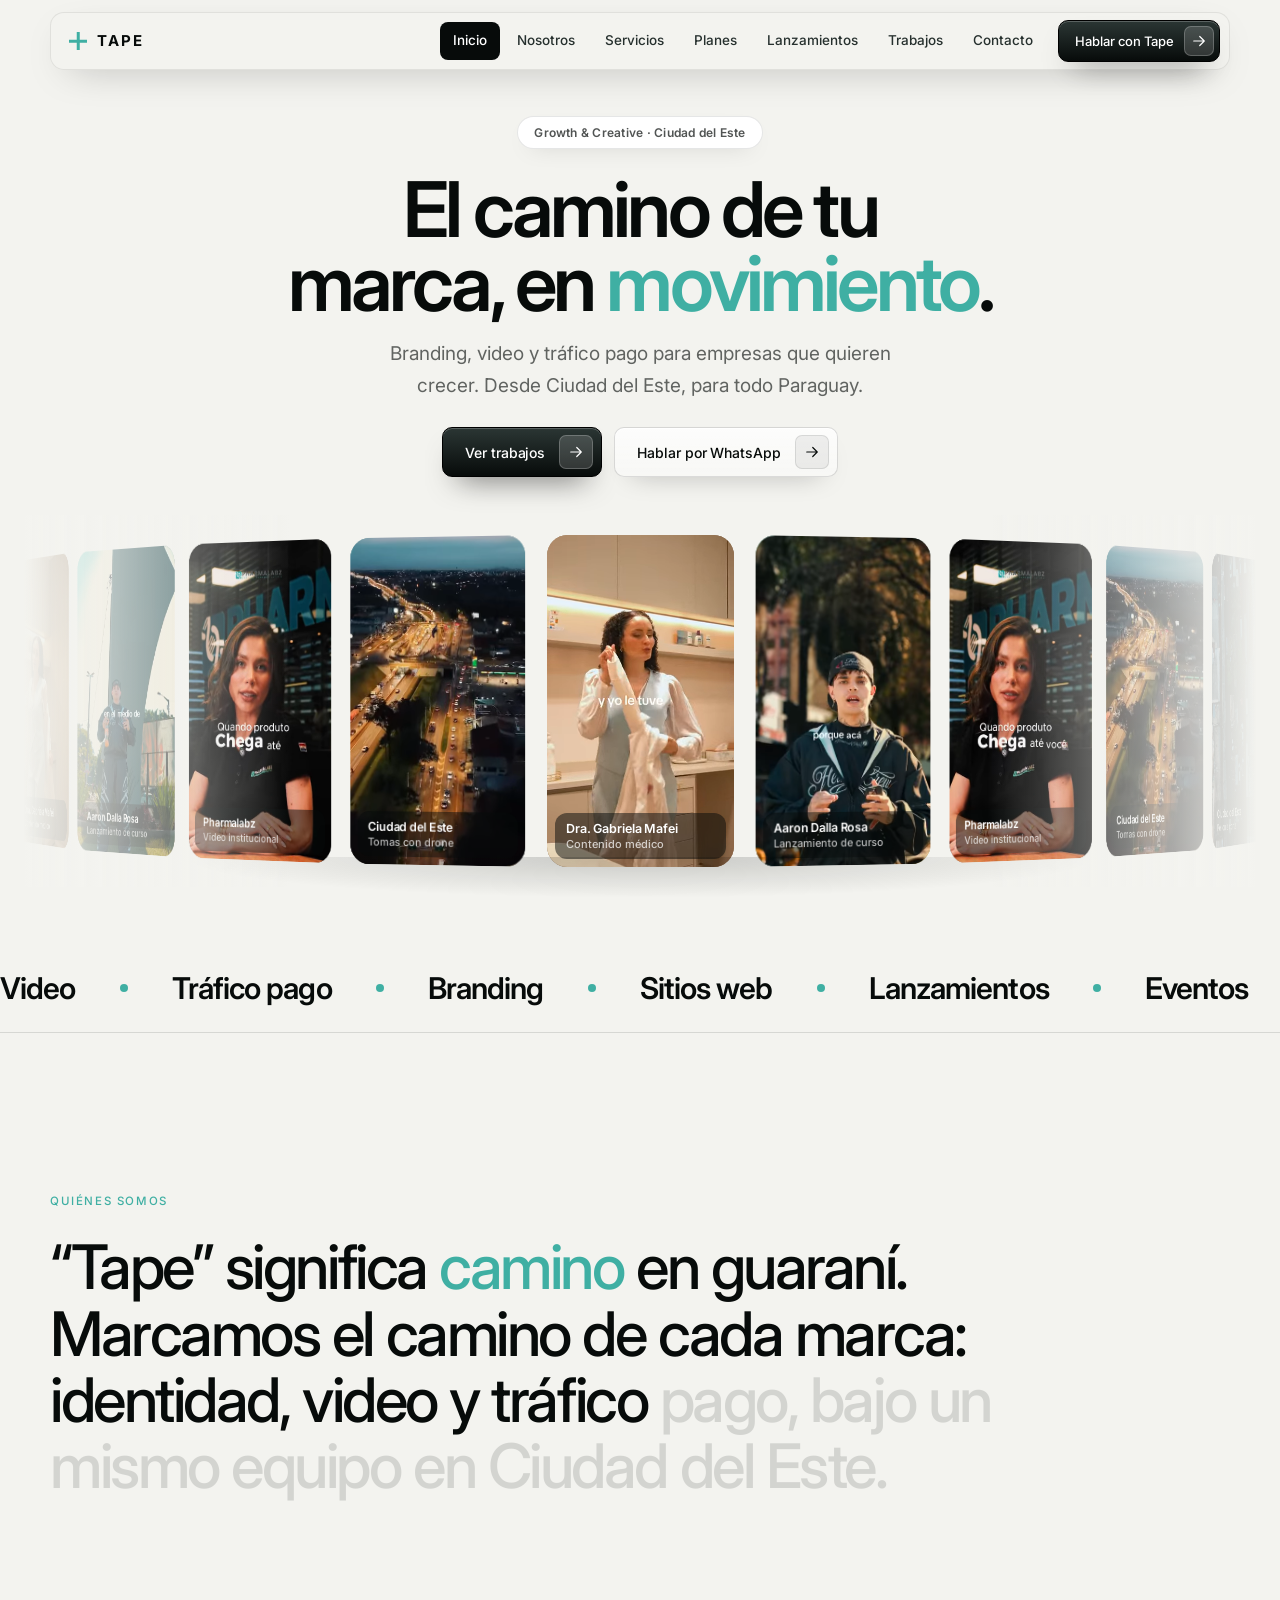
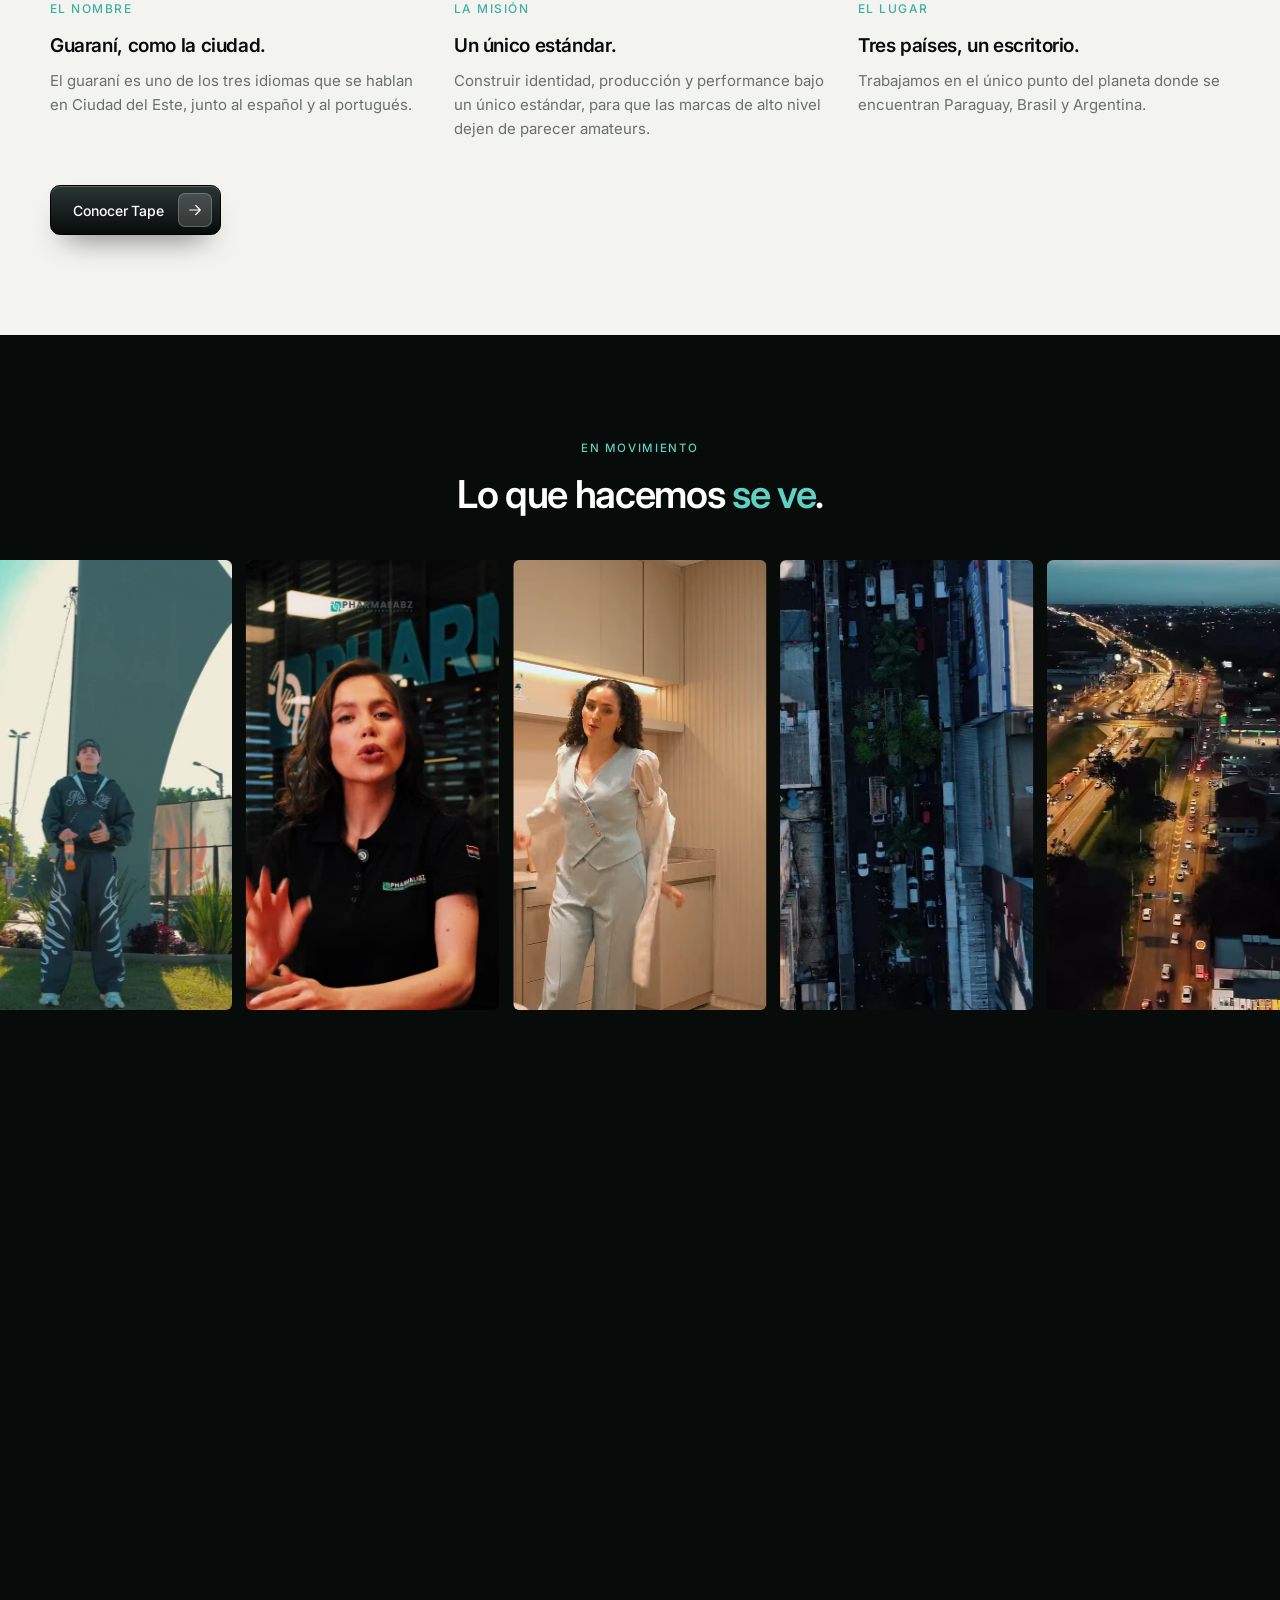
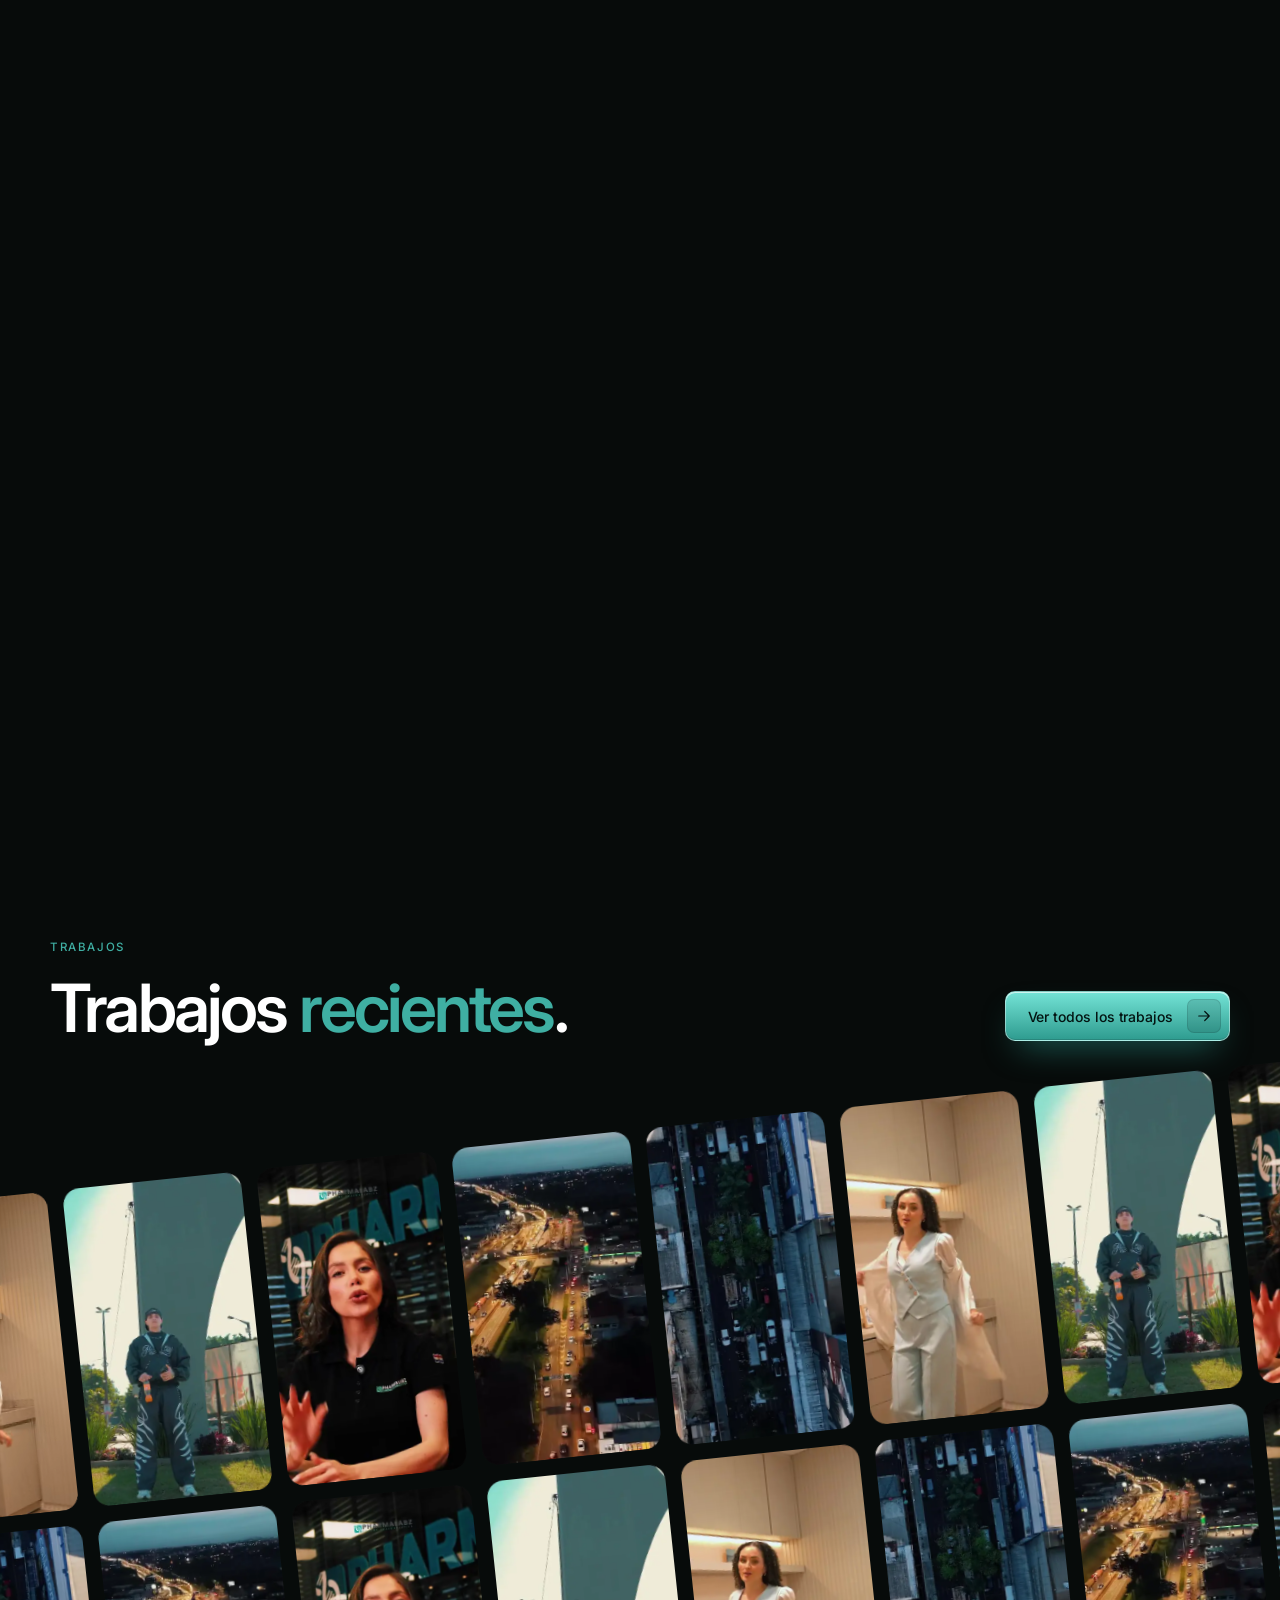
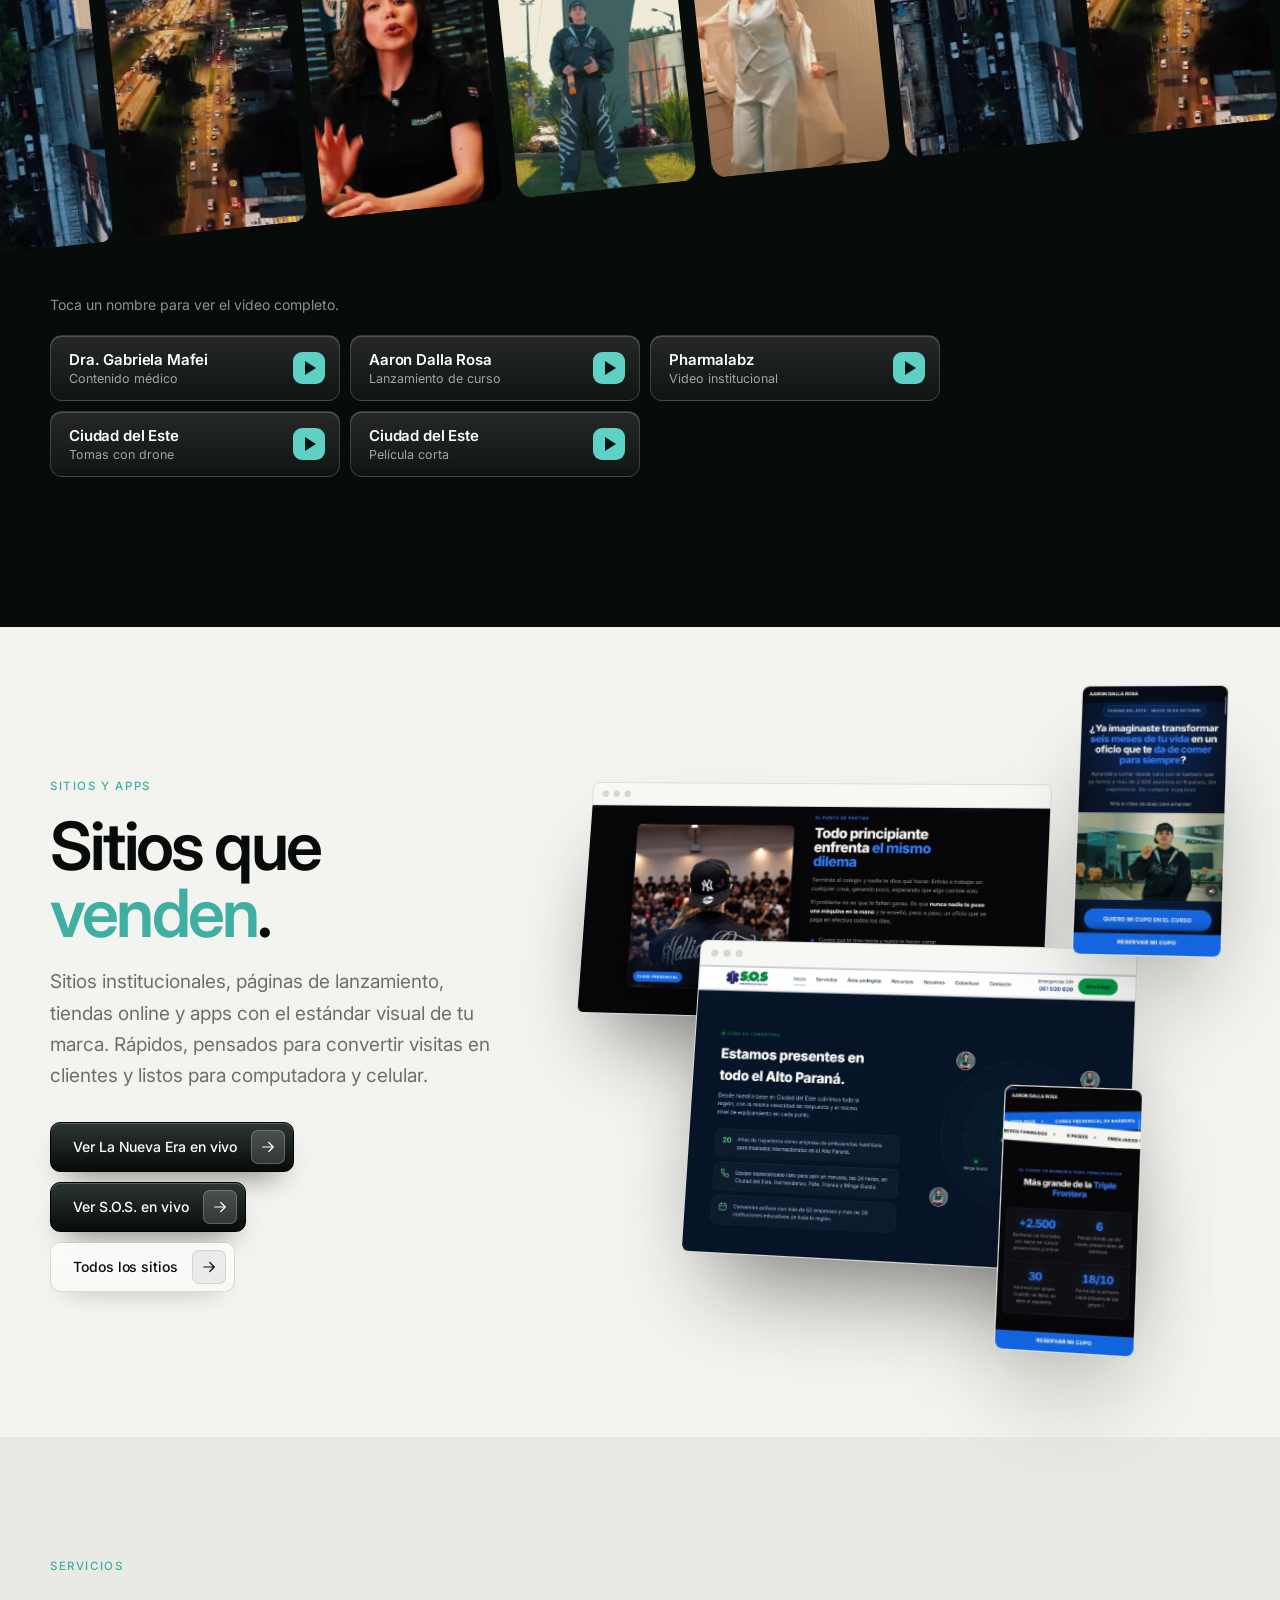
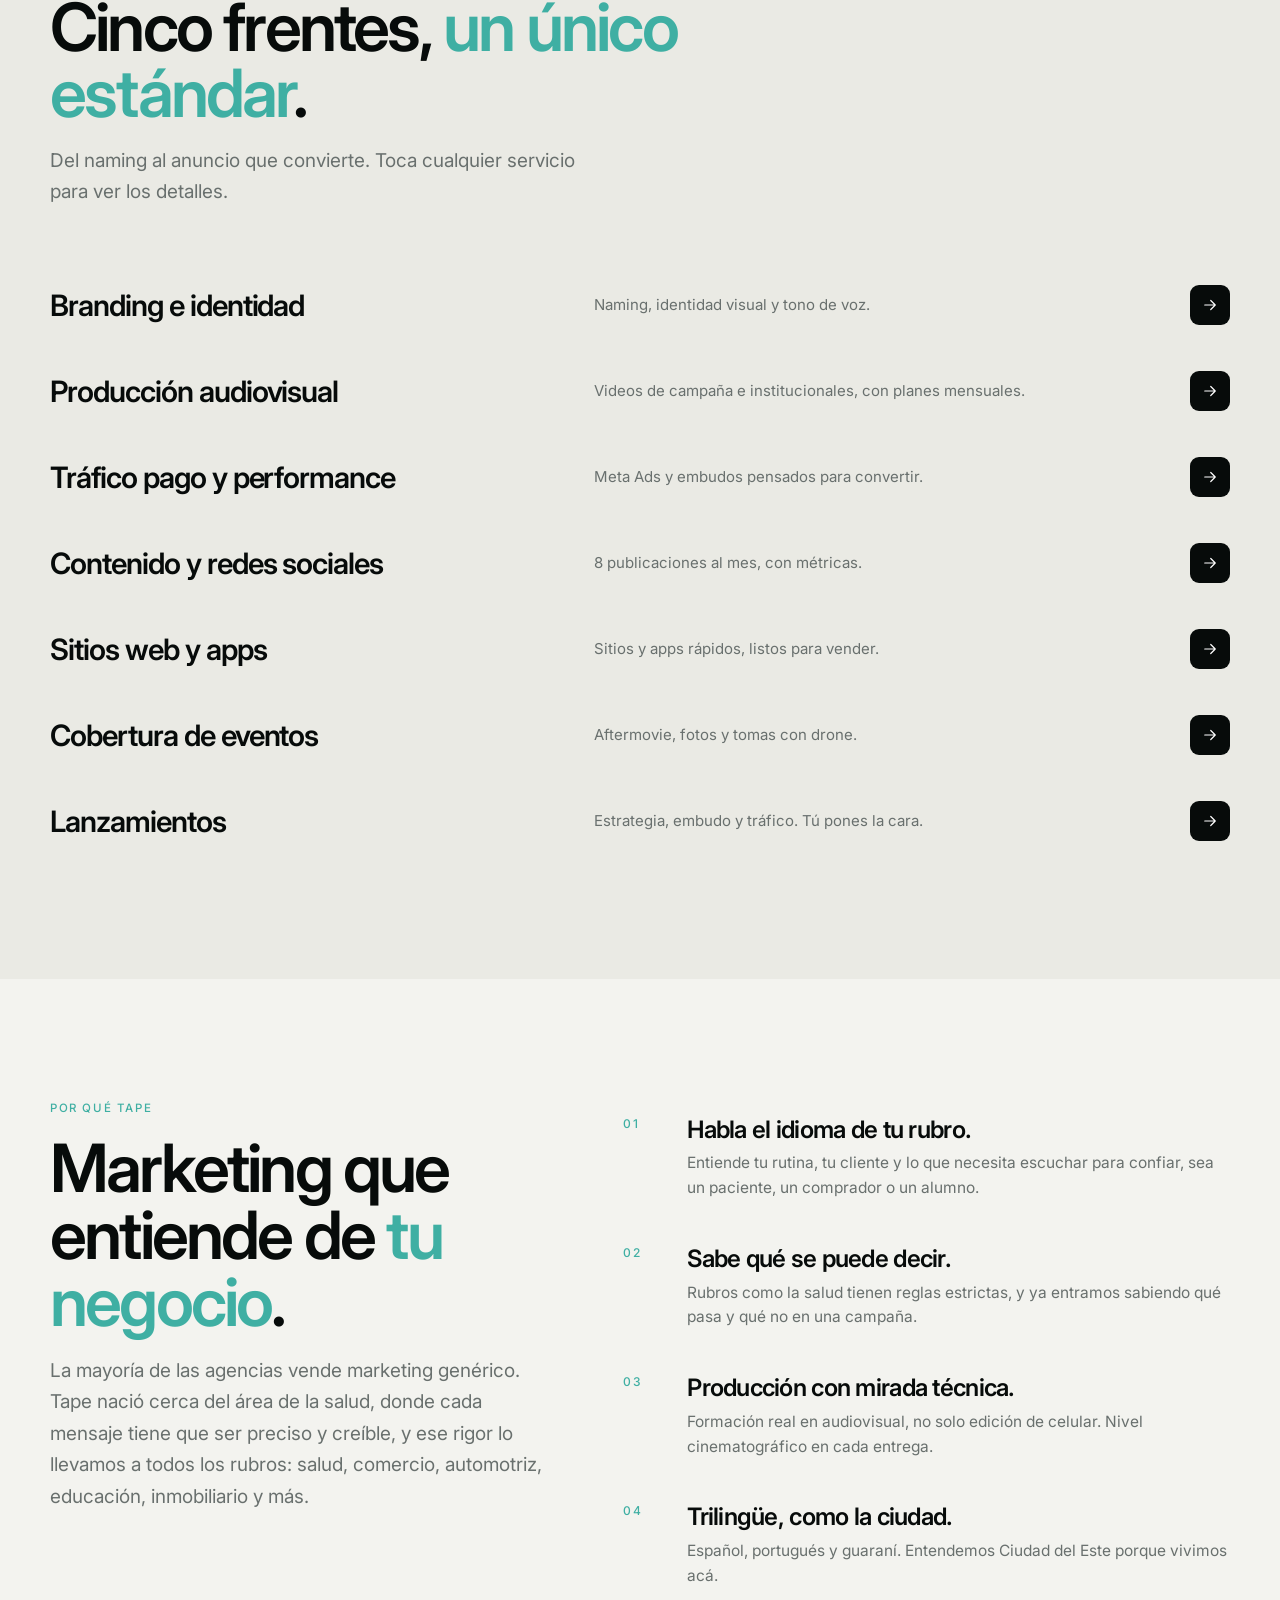
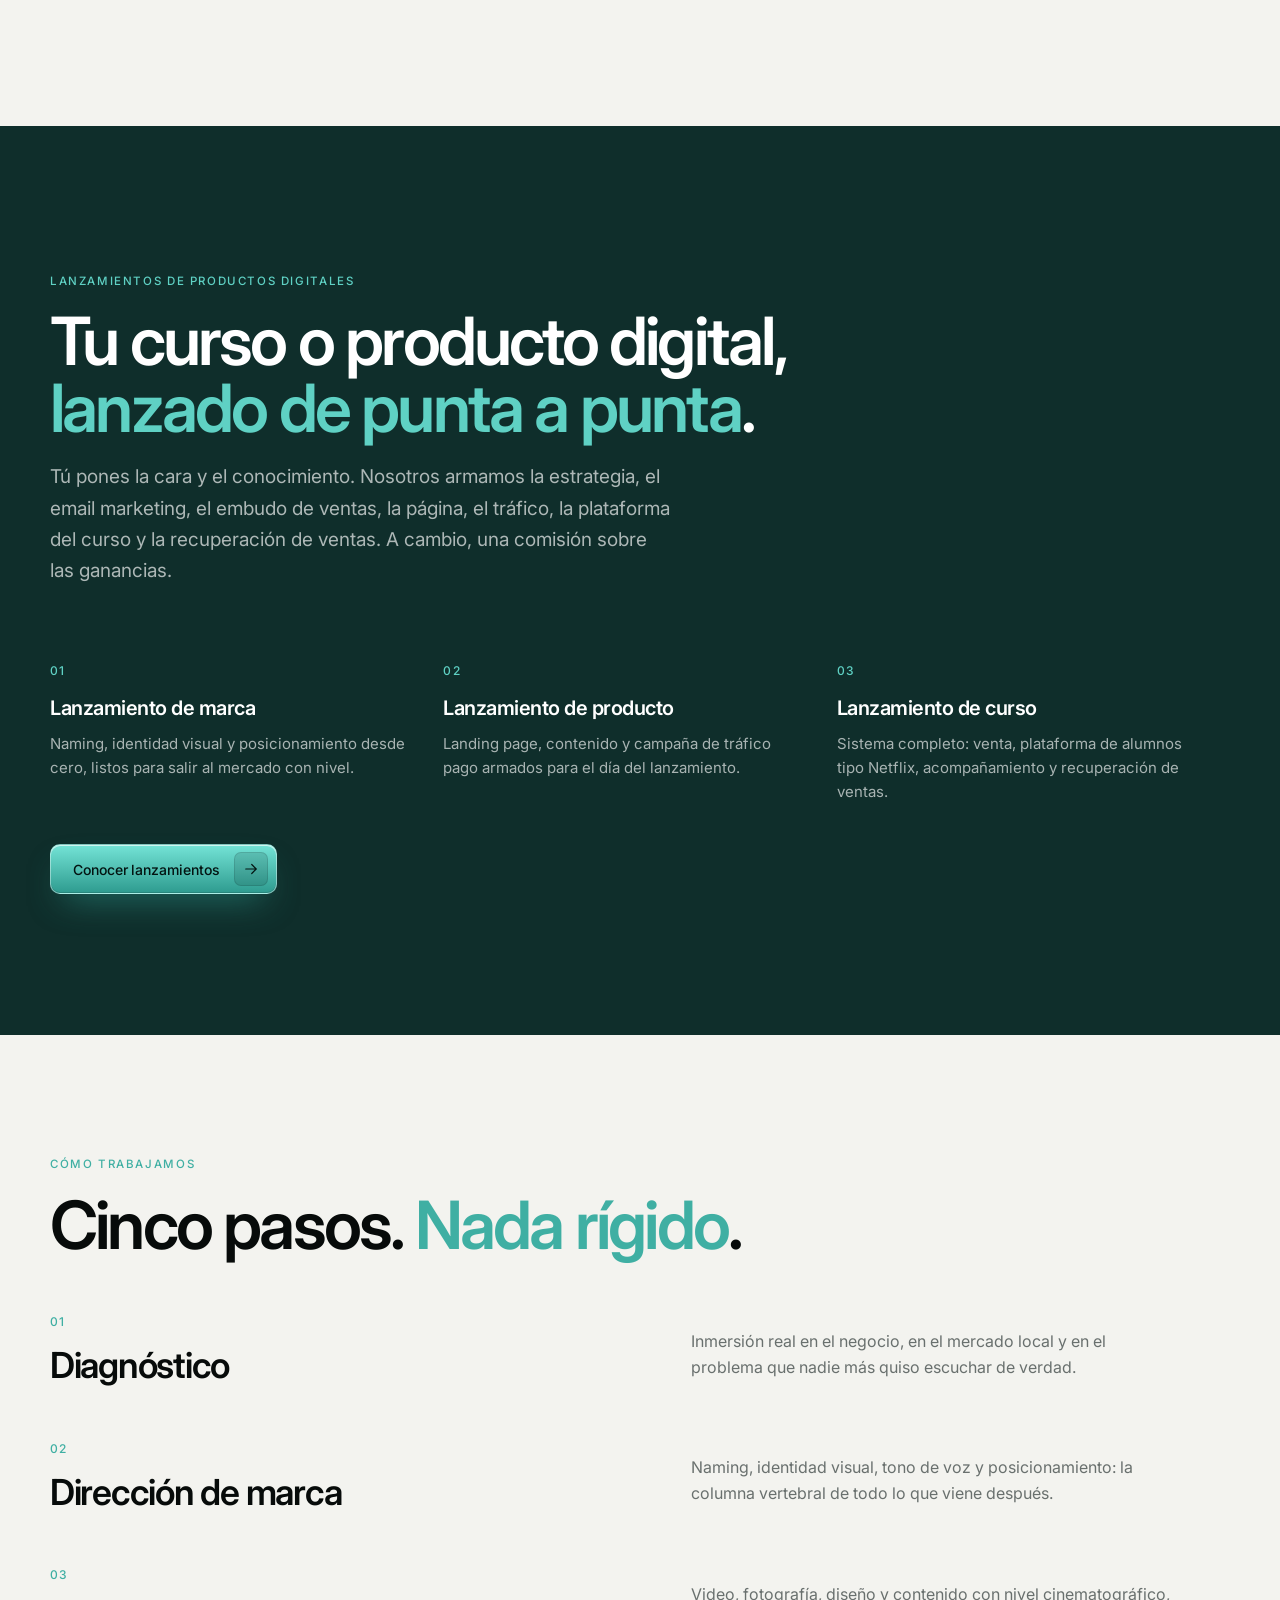
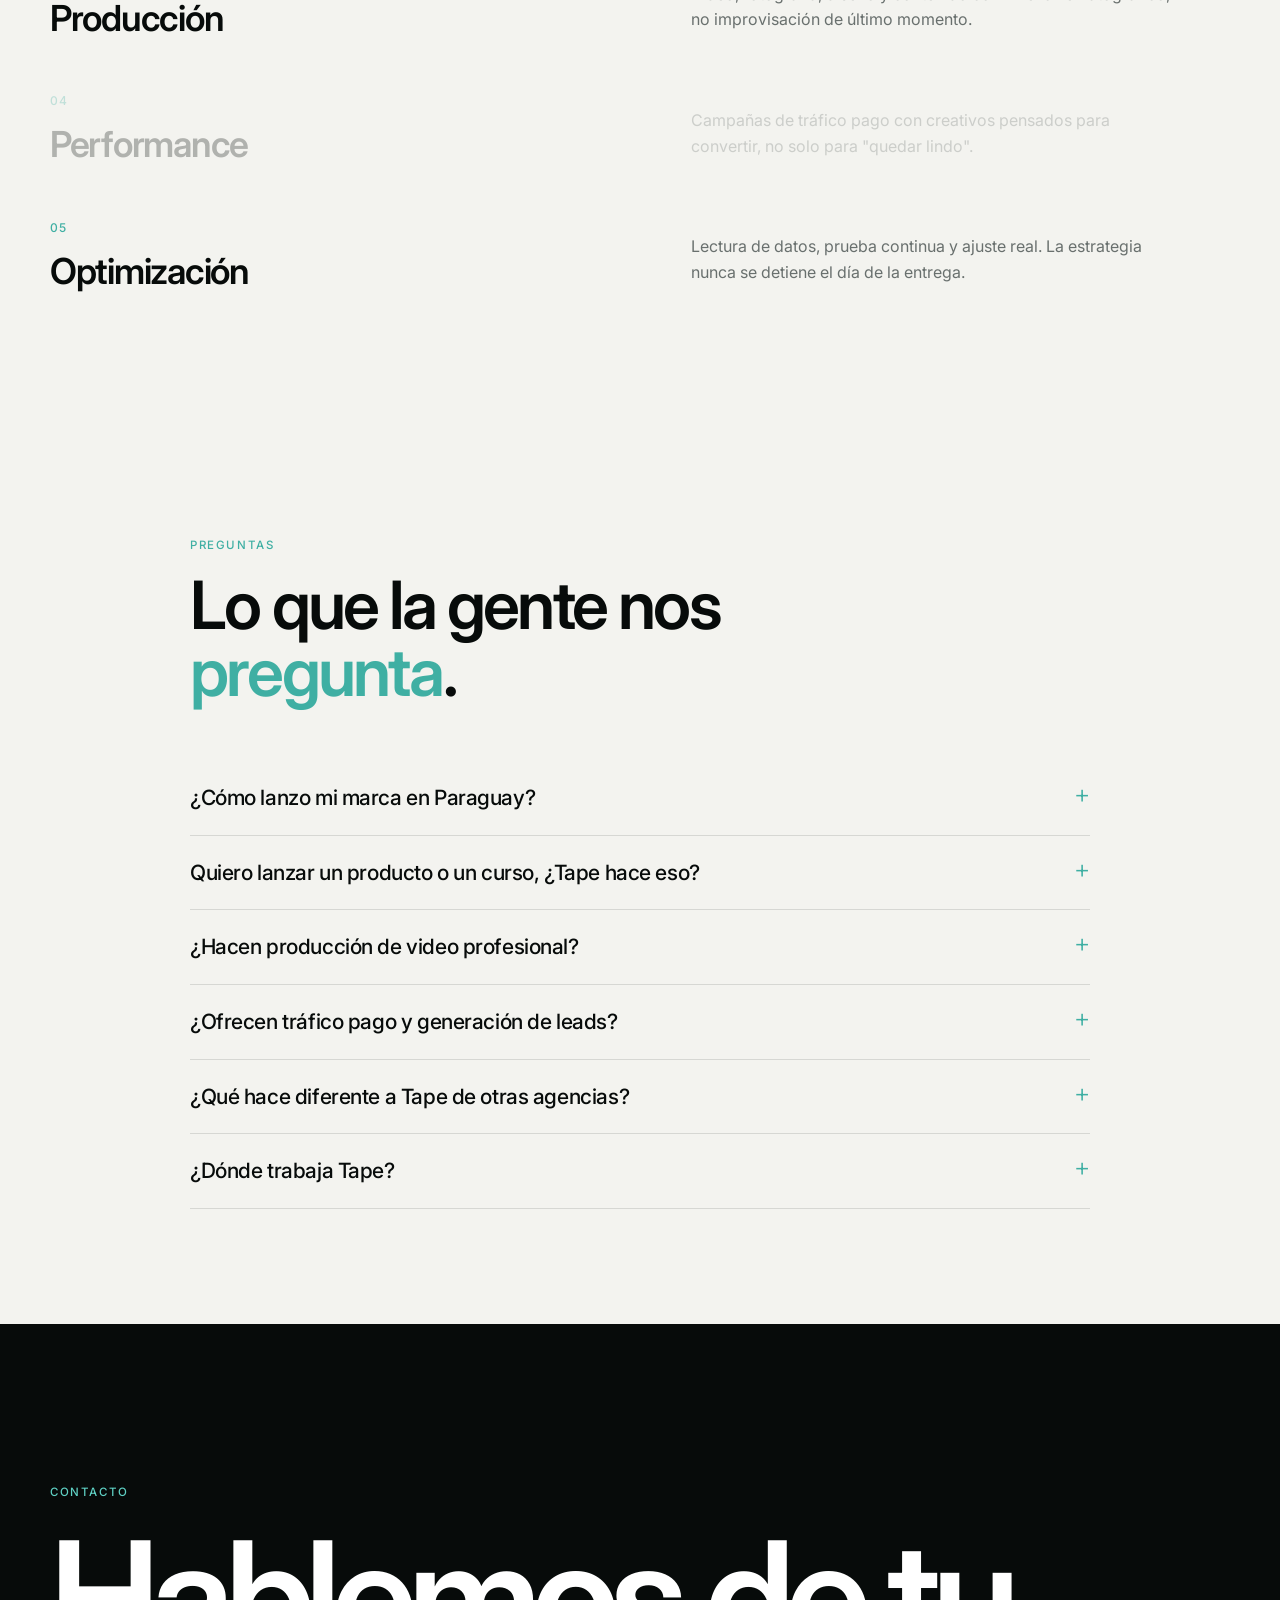
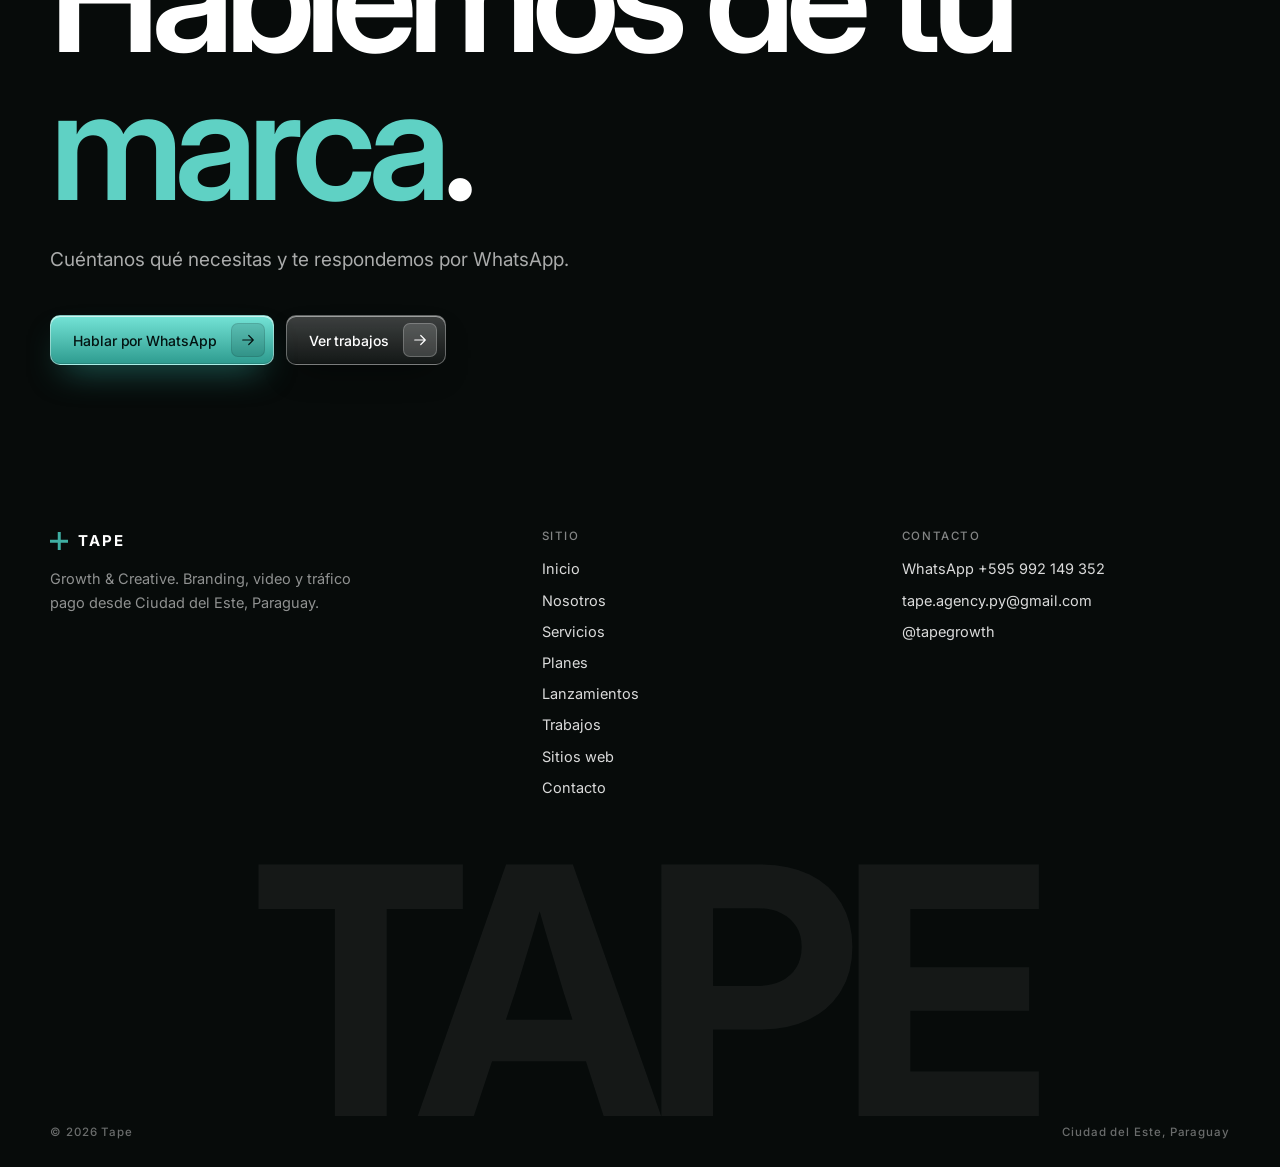
==== index.html @ d0046e08 "Bio page redesigned (site style, word-reveal motion, narrower cards); home works: moving diagonal lo" ====
<!DOCTYPE html>
<html lang="es-PY">
<head>
<meta charset="utf-8">
<meta name="viewport" content="width=device-width, initial-scale=1, viewport-fit=cover">
<title>Tape | Marca, video y tráfico para empresas que quieren crecer</title>
<meta name="description" content="Tape es una agencia de Ciudad del Este: branding, video, tráfico pago y lanzamientos..">
<link rel="canonical" href="https://tapegrowth.agency/">
<meta property="og:type" content="website">
<meta property="og:title" content="Tape | Marca, video y tráfico para empresas que quieren crecer">
<meta property="og:description" content="Tape es una agencia de Ciudad del Este: branding, video, tráfico pago y lanzamientos..">
<meta property="og:image" content="https://tapegrowth.agency/media/mafei.jpg">
<meta property="og:url" content="https://tapegrowth.agency/">
<meta name="theme-color" content="#070b0a">
<link rel="preconnect" href="https://fonts.googleapis.com">
<link rel="preconnect" href="https://fonts.gstatic.com" crossorigin>
<link href="https://fonts.googleapis.com/css2?family=Inter:wght@300;400;500;600;700&display=swap" rel="stylesheet">
<link rel="stylesheet" href="/assets/site.css">
<script type="application/ld+json">{"@context":"https://schema.org","@type":"ProfessionalService","name":"Tape","url":"https://tapegrowth.agency/","description":"Agencia de branding, producción de video, tráfico pago y lanzamientos en Ciudad del Este, Paraguay.","areaServed":["Ciudad del Este","Paraguay","Alto Paraná"],"address":{"@type":"PostalAddress","addressLocality":"Ciudad del Este","addressCountry":"PY"},"telephone":"+595992149352"}</script>
</head>
<body>
<div class="pgb"></div><header class="hd"><div class="bar"><a class="logo" href="/"><span class="mk"></span>TAPE</a><nav class="nv"><a class="l on" href="/">Inicio</a><a class="l" href="/nosotros/">Nosotros</a><a class="l" href="/servicios/">Servicios</a><a class="l" href="/planes/">Planes</a><a class="l" href="/lanzamientos/">Lanzamientos</a><a class="l" href="/trabajos/">Trabajos</a><a class="l" href="/contacto/">Contacto</a><a class="gb lt sm" data-wa="Hola, quiero hablar con Tape.">Hablar con Tape<span class="ar"><svg class="ic" viewBox="0 0 24 24"><path d="M5 12h14M13 6l6 6-6 6"/></svg></span></a><button class="mt" aria-label="Menú"><i></i></button></nav></div></header><div class="mm"><div class="pn"><a class="l" href="/">Inicio</a><a class="l" href="/nosotros/">Nosotros</a><a class="l" href="/servicios/">Servicios</a><a class="l" href="/planes/">Planes</a><a class="l" href="/lanzamientos/">Lanzamientos</a><a class="l" href="/trabajos/">Trabajos</a><a class="l" href="/sitios/">Sitios web</a><a class="l" href="/contacto/">Contacto</a><a class="gb te" data-wa="Hola, quiero hablar con Tape.">WhatsApp<span class="ar"><svg class="ic" viewBox="0 0 24 24"><path d="M5 12h14M13 6l6 6-6 6"/></svg></span></a></div></div>
<main>
<section class="h2"><div class="wrap in"><span class="rec fadeup" style="--i:0"><span class="lc">Growth &amp; Creative · Ciudad del Este</span></span><h1 class="d1"><span class="ln" style="--i:0"><span>El camino de tu</span></span><span class="ln" style="--i:1"><span>marca, en <em>movimiento</em>.</span></span></h1><p class="lead fadeup" style="--i:1">Branding, video y tráfico pago para empresas que quieren crecer. Desde Ciudad del Este, para todo Paraguay.</p><div class="acts fadeup" style="--i:2"><a class="gb lt" href="/trabajos/">Ver trabajos<span class="ar"><svg class="ic" viewBox="0 0 24 24"><path d="M5 12h14M13 6l6 6-6 6"/></svg></span></a><a class="gb ol" data-wa="Hola, quiero hablar con Tape.">Hablar por WhatsApp<span class="ar"><svg class="ic" viewBox="0 0 24 24"><path d="M5 12h14M13 6l6 6-6 6"/></svg></span></a></div></div><div class="hr" aria-hidden="true"><div class="hrg"><div class="hri"><div class="hrc" style="--i:0" data-k="mafei"><img src="/media/h-mafei.webp" alt="" width="400" height="711" decoding="async"><span class="hrl"><b>Dra. Gabriela Mafei</b><span>Contenido médico</span></span></div><div class="hrc" style="--i:1" data-k="aaron"><img src="/media/h-aaron.webp" alt="" width="400" height="711" decoding="async"><span class="hrl"><b>Aaron Dalla Rosa</b><span>Lanzamiento de curso</span></span></div><div class="hrc" style="--i:2" data-k="pharmalabz"><img src="/media/h-pharmalabz.webp" alt="" width="400" height="711" decoding="async"><span class="hrl"><b>Pharmalabz</b><span>Video institucional</span></span></div><div class="hrc" style="--i:3" data-k="drone"><img src="/media/h-drone.webp" alt="" width="400" height="711" decoding="async"><span class="hrl"><b>Ciudad del Este</b><span>Tomas con drone</span></span></div><div class="hrc" style="--i:4" data-k="cde"><img src="/media/h-cde.webp" alt="" width="400" height="711" decoding="async"><span class="hrl"><b>Ciudad del Este</b><span>Película corta</span></span></div><div class="hrc" style="--i:5" data-k="mafei"><img src="/media/h-mafei.webp" alt="" width="400" height="711" decoding="async"><span class="hrl"><b>Dra. Gabriela Mafei</b><span>Contenido médico</span></span></div><div class="hrc" style="--i:6" data-k="aaron"><img src="/media/h-aaron.webp" alt="" width="400" height="711" decoding="async"><span class="hrl"><b>Aaron Dalla Rosa</b><span>Lanzamiento de curso</span></span></div><div class="hrc" style="--i:7" data-k="pharmalabz"><img src="/media/h-pharmalabz.webp" alt="" width="400" height="711" decoding="async"><span class="hrl"><b>Pharmalabz</b><span>Video institucional</span></span></div><div class="hrc" style="--i:8" data-k="drone"><img src="/media/h-drone.webp" alt="" width="400" height="711" decoding="async"><span class="hrl"><b>Ciudad del Este</b><span>Tomas con drone</span></span></div><div class="hrc" style="--i:9" data-k="cde"><img src="/media/h-cde.webp" alt="" width="400" height="711" decoding="async"><span class="hrl"><b>Ciudad del Este</b><span>Película corta</span></span></div><div class="hrc" style="--i:10" data-k="mafei"><img src="/media/h-mafei.webp" alt="" width="400" height="711" decoding="async"><span class="hrl"><b>Dra. Gabriela Mafei</b><span>Contenido médico</span></span></div><div class="hrc" style="--i:11" data-k="aaron"><img src="/media/h-aaron.webp" alt="" width="400" height="711" decoding="async"><span class="hrl"><b>Aaron Dalla Rosa</b><span>Lanzamiento de curso</span></span></div><div class="hrc" style="--i:12" data-k="pharmalabz"><img src="/media/h-pharmalabz.webp" alt="" width="400" height="711" decoding="async"><span class="hrl"><b>Pharmalabz</b><span>Video institucional</span></span></div><div class="hrc" style="--i:13" data-k="drone"><img src="/media/h-drone.webp" alt="" width="400" height="711" decoding="async"><span class="hrl"><b>Ciudad del Este</b><span>Tomas con drone</span></span></div><div class="hrc" style="--i:14" data-k="cde"><img src="/media/h-cde.webp" alt="" width="400" height="711" decoding="async"><span class="hrl"><b>Ciudad del Este</b><span>Película corta</span></span></div><div class="hrc" style="--i:15" data-k="mafei"><img src="/media/h-mafei.webp" alt="" width="400" height="711" decoding="async"><span class="hrl"><b>Dra. Gabriela Mafei</b><span>Contenido médico</span></span></div><div class="hrc" style="--i:16" data-k="aaron"><img src="/media/h-aaron.webp" alt="" width="400" height="711" decoding="async"><span class="hrl"><b>Aaron Dalla Rosa</b><span>Lanzamiento de curso</span></span></div><div class="hrc" style="--i:17" data-k="pharmalabz"><img src="/media/h-pharmalabz.webp" alt="" width="400" height="711" decoding="async"><span class="hrl"><b>Pharmalabz</b><span>Video institucional</span></span></div><div class="hrc" style="--i:18" data-k="drone"><img src="/media/h-drone.webp" alt="" width="400" height="711" decoding="async"><span class="hrl"><b>Ciudad del Este</b><span>Tomas con drone</span></span></div><div class="hrc" style="--i:19" data-k="cde"><img src="/media/h-cde.webp" alt="" width="400" height="711" decoding="async"><span class="hrl"><b>Ciudad del Este</b><span>Película corta</span></span></div><div class="hrc" style="--i:20" data-k="mafei"><img src="/media/h-mafei.webp" alt="" width="400" height="711" decoding="async"><span class="hrl"><b>Dra. Gabriela Mafei</b><span>Contenido médico</span></span></div><div class="hrc" style="--i:21" data-k="aaron"><img src="/media/h-aaron.webp" alt="" width="400" height="711" decoding="async"><span class="hrl"><b>Aaron Dalla Rosa</b><span>Lanzamiento de curso</span></span></div><div class="hrc" style="--i:22" data-k="pharmalabz"><img src="/media/h-pharmalabz.webp" alt="" width="400" height="711" decoding="async"><span class="hrl"><b>Pharmalabz</b><span>Video institucional</span></span></div><div class="hrc" style="--i:23" data-k="drone"><img src="/media/h-drone.webp" alt="" width="400" height="711" decoding="async"><span class="hrl"><b>Ciudad del Este</b><span>Tomas con drone</span></span></div></div></div><div class="hrs"></div></div></section><div class="mq" aria-hidden="true"><div class="wr"><div class="t"><span>Video</span><b></b><span>Tráfico pago</span><b></b><span>Branding</span><b></b><span>Sitios web</span><b></b><span>Lanzamientos</span><b></b><span>Eventos</span><b></b></div><div class="t"><span>Video</span><b></b><span>Tráfico pago</span><b></b><span>Branding</span><b></b><span>Sitios web</span><b></b><span>Lanzamientos</span><b></b><span>Eventos</span><b></b></div></div></div><section class="mf"><div class="wrap"><span class="tg rv">Quiénes somos</span><p class="words" data-words>“Tape” significa <em>camino</em> en guaraní. Marcamos el camino de cada marca: identidad, video y tráfico pago, bajo un mismo equipo en Ciudad del Este.</p><div class="trio"><div class="rv"><span class="num">EL NOMBRE</span><h3>Guaraní, como la ciudad.</h3><p>El guaraní es uno de los tres idiomas que se hablan en Ciudad del Este, junto al español y al portugués.</p></div><div class="rv"><span class="num">LA MISIÓN</span><h3>Un único estándar.</h3><p>Construir identidad, producción y performance bajo un único estándar, para que las marcas de alto nivel dejen de parecer amateurs.</p></div><div class="rv"><span class="num">EL LUGAR</span><h3>Tres países, un escritorio.</h3><p>Trabajamos en el único punto del planeta donde se encuentran Paraguay, Brasil y Argentina.</p></div></div><div style="margin-top:44px" class="rv"><a class="gb lt" href="/nosotros/">Conocer Tape<span class="ar"><svg class="ic" viewBox="0 0 24 24"><path d="M5 12h14M13 6l6 6-6 6"/></svg></span></a></div></div></section><section class="xv dk"><div class="st"><div class="xh"><span class="tg">En movimiento</span><div class="d3">Lo que hacemos <em>se ve</em>.</div></div><div class="xs"><img src="/media/aaron.jpg" alt=""></div><div class="xs"><img src="/media/pharmalabz.jpg" alt=""></div><div class="xc ct" data-t="Dra. Gabriela Mafei | Contenido médico" data-s="/media/mafei.mp4" data-p="/media/mafei.jpg"><img class="bgp" src="/media/mafei.jpg" alt=""><video muted loop playsinline preload="none" poster="/media/mafei.jpg" data-src="/media/mafei.mp4"></video></div><div class="xs"><img src="/media/cde.jpg" alt=""></div><div class="xs"><img src="/media/drone.jpg" alt=""></div><div class="xo"><div class="wrap"><div><span class="mono" style="color:var(--teal-b)">Dra. Gabriela Mafei</span><div class="d2" style="margin-top:10px">Contenido que <em>se siente</em>.</div></div><a class="gb te" href="/trabajos/">Ver trabajos<span class="ar"><svg class="ic" viewBox="0 0 24 24"><path d="M5 12h14M13 6l6 6-6 6"/></svg></span></a></div></div></div></section><section class="db"><div class="wrap"><div class="head"><div><span class="tg rv">Trabajos</span><div class="d2 rv" style="margin-top:16px">Trabajos <em>recientes</em>.</div></div><a class="gb te" href="/trabajos/">Ver todos los trabajos<span class="ar"><svg class="ic" viewBox="0 0 24 24"><path d="M5 12h14M13 6l6 6-6 6"/></svg></span></a></div></div><div class="dg" aria-hidden="true"><div class="dr l"><div class="dm"><div class="dt" data-k="mafei"><img src="/media/h-mafei.webp" alt="" width="400" height="711" loading="lazy" decoding="async"></div><div class="dt" data-k="aaron"><img src="/media/h-aaron.webp" alt="" width="400" height="711" loading="lazy" decoding="async"></div><div class="dt" data-k="pharmalabz"><img src="/media/h-pharmalabz.webp" alt="" width="400" height="711" loading="lazy" decoding="async"></div><div class="dt" data-k="drone"><img src="/media/h-drone.webp" alt="" width="400" height="711" loading="lazy" decoding="async"></div><div class="dt" data-k="cde"><img src="/media/h-cde.webp" alt="" width="400" height="711" loading="lazy" decoding="async"></div><div class="dt" data-k="mafei"><img src="/media/h-mafei.webp" alt="" width="400" height="711" loading="lazy" decoding="async"></div><div class="dt" data-k="aaron"><img src="/media/h-aaron.webp" alt="" width="400" height="711" loading="lazy" decoding="async"></div><div class="dt" data-k="pharmalabz"><img src="/media/h-pharmalabz.webp" alt="" width="400" height="711" loading="lazy" decoding="async"></div><div class="dt" data-k="drone"><img src="/media/h-drone.webp" alt="" width="400" height="711" loading="lazy" decoding="async"></div><div class="dt" data-k="cde"><img src="/media/h-cde.webp" alt="" width="400" height="711" loading="lazy" decoding="async"></div><div class="dt" data-k="mafei"><img src="/media/h-mafei.webp" alt="" width="400" height="711" loading="lazy" decoding="async"></div><div class="dt" data-k="aaron"><img src="/media/h-aaron.webp" alt="" width="400" height="711" loading="lazy" decoding="async"></div><div class="dt" data-k="pharmalabz"><img src="/media/h-pharmalabz.webp" alt="" width="400" height="711" loading="lazy" decoding="async"></div><div class="dt" data-k="drone"><img src="/media/h-drone.webp" alt="" width="400" height="711" loading="lazy" decoding="async"></div><div class="dt" data-k="cde"><img src="/media/h-cde.webp" alt="" width="400" height="711" loading="lazy" decoding="async"></div></div></div><div class="dr r"><div class="dm"><div class="dt" data-k="cde"><img src="/media/h-cde.webp" alt="" width="400" height="711" loading="lazy" decoding="async"></div><div class="dt" data-k="drone"><img src="/media/h-drone.webp" alt="" width="400" height="711" loading="lazy" decoding="async"></div><div class="dt" data-k="pharmalabz"><img src="/media/h-pharmalabz.webp" alt="" width="400" height="711" loading="lazy" decoding="async"></div><div class="dt" data-k="aaron"><img src="/media/h-aaron.webp" alt="" width="400" height="711" loading="lazy" decoding="async"></div><div class="dt" data-k="mafei"><img src="/media/h-mafei.webp" alt="" width="400" height="711" loading="lazy" decoding="async"></div><div class="dt" data-k="cde"><img src="/media/h-cde.webp" alt="" width="400" height="711" loading="lazy" decoding="async"></div><div class="dt" data-k="drone"><img src="/media/h-drone.webp" alt="" width="400" height="711" loading="lazy" decoding="async"></div><div class="dt" data-k="pharmalabz"><img src="/media/h-pharmalabz.webp" alt="" width="400" height="711" loading="lazy" decoding="async"></div><div class="dt" data-k="aaron"><img src="/media/h-aaron.webp" alt="" width="400" height="711" loading="lazy" decoding="async"></div><div class="dt" data-k="mafei"><img src="/media/h-mafei.webp" alt="" width="400" height="711" loading="lazy" decoding="async"></div><div class="dt" data-k="cde"><img src="/media/h-cde.webp" alt="" width="400" height="711" loading="lazy" decoding="async"></div><div class="dt" data-k="drone"><img src="/media/h-drone.webp" alt="" width="400" height="711" loading="lazy" decoding="async"></div><div class="dt" data-k="pharmalabz"><img src="/media/h-pharmalabz.webp" alt="" width="400" height="711" loading="lazy" decoding="async"></div><div class="dt" data-k="aaron"><img src="/media/h-aaron.webp" alt="" width="400" height="711" loading="lazy" decoding="async"></div><div class="dt" data-k="mafei"><img src="/media/h-mafei.webp" alt="" width="400" height="711" loading="lazy" decoding="async"></div></div></div></div><div class="wrap"><p class="dn">Toca un nombre para ver el video completo.</p><div class="nl"><button class="vl" data-t="Dra. Gabriela Mafei | Contenido médico" data-s="/media/mafei.mp4" data-p="/media/mafei.jpg"><span><b>Dra. Gabriela Mafei</b><i>Contenido médico</i></span><em class="pp"></em></button><button class="vl" data-t="Aaron Dalla Rosa | Lanzamiento de curso" data-s="/media/aaron.mp4" data-p="/media/aaron.jpg"><span><b>Aaron Dalla Rosa</b><i>Lanzamiento de curso</i></span><em class="pp"></em></button><button class="vl" data-t="Pharmalabz | Video institucional" data-s="/media/pharmalabz.mp4" data-p="/media/pharmalabz.jpg"><span><b>Pharmalabz</b><i>Video institucional</i></span><em class="pp"></em></button><button class="vl" data-t="Ciudad del Este | Tomas con drone" data-s="/media/drone.mp4" data-p="/media/drone.jpg"><span><b>Ciudad del Este</b><i>Tomas con drone</i></span><em class="pp"></em></button><button class="vl" data-t="Ciudad del Este | Película corta" data-s="/media/cde.mp4" data-p="/media/cde.jpg"><span><b>Ciudad del Este</b><i>Película corta</i></span><em class="pp"></em></button></div></div></section><section class="sec w3"><div class="wrap g"><div><span class="tg rv">Sitios y apps</span><h2 class="d2 rv" style="margin-top:16px">Sitios que <em>venden</em>.</h2><p class="lead rv" style="margin-top:20px">Sitios institucionales, páginas de lanzamiento, tiendas online y apps con el estándar visual de tu marca. Rápidos, pensados para convertir visitas en clientes y listos para computadora y celular.</p><div class="acts rv"><a class="gb lt" href="https://www.nuevaeraacademy.site" target="_blank" rel="noopener">Ver La Nueva Era en vivo<span class="ar"><svg class="ic" viewBox="0 0 24 24"><path d="M5 12h14M13 6l6 6-6 6"/></svg></span></a><a class="gb lt" href="https://siteoficial-wine.vercel.app/index.html" target="_blank" rel="noopener">Ver S.O.S. en vivo<span class="ar"><svg class="ic" viewBox="0 0 24 24"><path d="M5 12h14M13 6l6 6-6 6"/></svg></span></a><a class="gb ol" href="/sitios/">Todos los sitios<span class="ar"><svg class="ic" viewBox="0 0 24 24"><path d="M5 12h14M13 6l6 6-6 6"/></svg></span></a></div></div><div class="stage"><div class="scene"><div class="lay l1"><div class="bar"><i></i><i></i><i></i></div><img src="/media/aron-desk-1.webp" alt="Sitio La Nueva Era"></div><div class="lay l2"><div class="bar"><i></i><i></i><i></i></div><img src="/media/sos-desk.webp" alt="Sitio S.O.S. Emergencias Médicas"></div><div class="lay l3"><img src="/media/aron-mob-1.webp" alt=""></div><div class="lay l4"><img src="/media/aron-mob-2.webp" alt=""></div></div></div></div></section><section class="sec alt"><div class="wrap"><div class="sh"><span class="tg rv">Servicios</span><h2 class="d2 rv">Cinco frentes, <em>un único estándar</em>.</h2><p class="lead rv">Del naming al anuncio que convierte. Toca cualquier servicio para ver los detalles.</p></div><div class="sv"><a class="rv" data-wa="Hola, quiero hablar sobre branding para mi marca." aria-label="Escribir: Branding e identidad"><h3>Branding e identidad</h3><p>Naming, identidad visual y tono de voz.</p><span class="go"><svg class="ic" viewBox="0 0 24 24"><path d="M5 12h14M13 6l6 6-6 6"/></svg></span></a><a class="rv" href="/planes/#audiovisual" aria-label="Ver planes: Producción audiovisual"><h3>Producción audiovisual</h3><p>Videos de campaña e institucionales, con planes mensuales.</p><span class="go"><svg class="ic" viewBox="0 0 24 24"><path d="M5 12h14M13 6l6 6-6 6"/></svg></span></a><a class="rv" href="/planes/#complementos" aria-label="Ver planes: Tráfico pago y performance"><h3>Tráfico pago y performance</h3><p>Meta Ads y embudos pensados para convertir.</p><span class="go"><svg class="ic" viewBox="0 0 24 24"><path d="M5 12h14M13 6l6 6-6 6"/></svg></span></a><a class="rv" href="/planes/#complementos" aria-label="Ver planes: Contenido y redes sociales"><h3>Contenido y redes sociales</h3><p>8 publicaciones al mes, con métricas.</p><span class="go"><svg class="ic" viewBox="0 0 24 24"><path d="M5 12h14M13 6l6 6-6 6"/></svg></span></a><a class="rv" href="/sitios/" aria-label="Ver sitios: Sitios web y apps"><h3>Sitios web y apps</h3><p>Sitios y apps rápidos, listos para vender.</p><span class="go"><svg class="ic" viewBox="0 0 24 24"><path d="M5 12h14M13 6l6 6-6 6"/></svg></span></a><a class="rv" href="/planes/#eventos" aria-label="Ver planes: Cobertura de eventos"><h3>Cobertura de eventos</h3><p>Aftermovie, fotos y tomas con drone.</p><span class="go"><svg class="ic" viewBox="0 0 24 24"><path d="M5 12h14M13 6l6 6-6 6"/></svg></span></a><a class="rv" href="/lanzamientos/" aria-label="Ver más: Lanzamientos"><h3>Lanzamientos</h3><p>Estrategia, embudo y tráfico. Tú pones la cara.</p><span class="go"><svg class="ic" viewBox="0 0 24 24"><path d="M5 12h14M13 6l6 6-6 6"/></svg></span></a></div></div></section><section class="sec why"><div class="wrap g"><div class="stk"><span class="tg rv">Por qué Tape</span><h2 class="d2 rv" style="margin-top:16px">Marketing que entiende de <em>tu negocio</em>.</h2><p class="lead rv" style="margin-top:20px">La mayoría de las agencias vende marketing genérico. Tape nació cerca del área de la salud, donde cada mensaje tiene que ser preciso y creíble, y ese rigor lo llevamos a todos los rubros: salud, comercio, automotriz, educación, inmobiliario y más.</p></div><div><div class="it rv"><span class="num">01</span><div><h3>Habla el idioma de tu rubro.</h3><p>Entiende tu rutina, tu cliente y lo que necesita escuchar para confiar, sea un paciente, un comprador o un alumno.</p></div></div><div class="it rv"><span class="num">02</span><div><h3>Sabe qué se puede decir.</h3><p>Rubros como la salud tienen reglas estrictas, y ya entramos sabiendo qué pasa y qué no en una campaña.</p></div></div><div class="it rv"><span class="num">03</span><div><h3>Producción con mirada técnica.</h3><p>Formación real en audiovisual, no solo edición de celular. Nivel cinematográfico en cada entrega.</p></div></div><div class="it rv"><span class="num">04</span><div><h3>Trilingüe, como la ciudad.</h3><p>Español, portugués y guaraní. Entendemos Ciudad del Este porque vivimos acá.</p></div></div></div></div></section><section class="lz"><div class="wrap"><span class="tg rv">Lanzamientos de productos digitales</span><h2 class="d2 rv" style="margin:16px 0 20px;max-width:860px">Tu curso o producto digital, <em>lanzado de punta a punta</em>.</h2><p class="lead rv" style="max-width:620px">Tú pones la cara y el conocimiento. Nosotros armamos la estrategia, el email marketing, el embudo de ventas, la página, el tráfico, la plataforma del curso y la recuperación de ventas. A cambio, una comisión sobre las ganancias.</p><div class="three rv"><div><span class="num">01</span><h3>Lanzamiento de marca</h3><p>Naming, identidad visual y posicionamiento desde cero, listos para salir al mercado con nivel.</p></div><div><span class="num">02</span><h3>Lanzamiento de producto</h3><p>Landing page, contenido y campaña de tráfico pago armados para el día del lanzamiento.</p></div><div><span class="num">03</span><h3>Lanzamiento de curso</h3><p>Sistema completo: venta, plataforma de alumnos tipo Netflix, acompañamiento y recuperación de ventas.</p></div></div><a class="gb te" href="/lanzamientos/">Conocer lanzamientos<span class="ar"><svg class="ic" viewBox="0 0 24 24"><path d="M5 12h14M13 6l6 6-6 6"/></svg></span></a></div></section><section class="sec"><div class="wrap"><div class="sh"><span class="tg rv">Cómo trabajamos</span><h2 class="d2 rv">Cinco pasos. <em>Nada rígido</em>.</h2></div><div class="tlw"><div class="it"><span class="num">01</span><h3>Diagnóstico</h3><p>Inmersión real en el negocio, en el mercado local y en el problema que nadie más quiso escuchar de verdad.</p></div><div class="it"><span class="num">02</span><h3>Dirección de marca</h3><p>Naming, identidad visual, tono de voz y posicionamiento: la columna vertebral de todo lo que viene después.</p></div><div class="it"><span class="num">03</span><h3>Producción</h3><p>Video, fotografía, diseño y contenido con nivel cinematográfico, no improvisación de último momento.</p></div><div class="it"><span class="num">04</span><h3>Performance</h3><p>Campañas de tráfico pago con creativos pensados para convertir, no solo para "quedar lindo".</p></div><div class="it"><span class="num">05</span><h3>Optimización</h3><p>Lectura de datos, prueba continua y ajuste real. La estrategia nunca se detiene el día de la entrega.</p></div></div></div></section><section class="sec"><div class="wrap" style="max-width:900px"><div class="sh"><span class="tg rv">Preguntas</span><h2 class="d2 rv">Lo que la gente nos <em>pregunta</em>.</h2></div><details class="fq rv"><summary>¿Cómo lanzo mi marca en Paraguay?</summary><p>Empezamos con naming, identidad visual y posicionamiento, y seguimos con la producción de contenido y la campaña de tráfico pago para el lanzamiento. Todo bajo un mismo equipo, sin repartir el trabajo entre proveedores distintos.</p></details><details class="fq rv"><summary>Quiero lanzar un producto o un curso, ¿Tape hace eso?</summary><p>Sí. Armamos la estrategia, el embudo de ventas, la página, el tráfico pago y la edición. Tú pones la cara y el conocimiento, y trabajamos a cambio de una comisión sobre las ganancias.</p></details><details class="fq rv"><summary>¿Hacen producción de video profesional?</summary><p>Sí, con equipo propio: cámara, gimbal y drone. Video institucional y contenido de campaña con mirada técnica, no de celular.</p></details><details class="fq rv"><summary>¿Ofrecen tráfico pago y generación de leads?</summary><p>Sí. Meta Ads, embudos y creativos pensados para convertir, con decisiones guiadas por resultados reales de cada campaña, no por corazonadas.</p></details><details class="fq rv"><summary>¿Qué hace diferente a Tape de otras agencias?</summary><p>Experiencia real en varios rubros (salud, automotor, educación), servicio personalizado y de alto nivel. Nada tercerizado: el mismo equipo lleva el proyecto de principio a fin.</p></details><details class="fq rv"><summary>¿Dónde trabaja Tape?</summary><p>Estamos en Ciudad del Este y trabajamos con marcas de todo Paraguay, en español, portugués y guaraní.</p></details></div></section><section class="fin"><div class="wall2"></div><div class="wrap"><span class="tg rv">Contacto</span><h2 class="d1 rv" style="margin-top:20px">Hablemos de tu <em>marca</em>.</h2><p class="lead rv" style="margin-top:26px">Cuéntanos qué necesitas y te respondemos por WhatsApp.</p><div class="acts rv"><a class="gb te" data-wa="Hola, quiero hablar con Tape.">Hablar por WhatsApp<span class="ar"><svg class="ic" viewBox="0 0 24 24"><path d="M5 12h14M13 6l6 6-6 6"/></svg></span></a><a class="gb " href="/trabajos/">Ver trabajos<span class="ar"><svg class="ic" viewBox="0 0 24 24"><path d="M5 12h14M13 6l6 6-6 6"/></svg></span></a></div></div></section>
</main>
<footer class="ft"><div class="wrap"><div class="gr">
<div><a class="logo" href="/"><span class="mk"></span>TAPE</a><p>Growth &amp; Creative. Branding, video y tráfico pago desde Ciudad del Este, Paraguay.</p></div>
<div><h4>Sitio</h4><ul><li><a href="/">Inicio</a></li><li><a href="/nosotros/">Nosotros</a></li><li><a href="/servicios/">Servicios</a></li><li><a href="/planes/">Planes</a></li><li><a href="/lanzamientos/">Lanzamientos</a></li><li><a href="/trabajos/">Trabajos</a></li><li><a href="/sitios/">Sitios web</a></li><li><a href="/contacto/">Contacto</a></li></ul></div>
<div><h4>Contacto</h4><ul><li><a data-wa="Hola, quiero hablar con Tape.">WhatsApp +595 992 149 352</a></li><li><a href="mailto:tape.agency.py@gmail.com">tape.agency.py@gmail.com</a></li><li><a href="https://instagram.com/tapegrowth" target="_blank" rel="noopener">@tapegrowth</a></li></ul></div>
</div><div class="big">TAPE</div><div class="cp"><span>© 2026 Tape</span><span>Ciudad del Este, Paraguay</span></div></div></footer>
<nav class="tb" aria-label="Navegación"><a href="/" class="on"><svg class="ic" viewBox="0 0 24 24"><path d="M3 11l9-8 9 8v9a1 1 0 0 1-1 1h-5v-6H9v6H4a1 1 0 0 1-1-1z"/></svg><span>Inicio</span></a><a href="/planes/"><svg class="ic" viewBox="0 0 24 24"><path d="M3 12V4h8l10 10-8 8z"/><circle cx="7.5" cy="8.5" r="1"/></svg><span>Planes</span></a><a href="/trabajos/"><svg class="ic" viewBox="0 0 24 24"><rect x="3" y="5" width="18" height="14" rx="2"/><path d="m10.5 9.5 4 2.5-4 2.5z"/></svg><span>Trabajos</span></a><a href="/lanzamientos/"><svg class="ic" viewBox="0 0 24 24"><path d="M5 19c0-4 3-7 7-9m0 0c3-4 6-5 8-5 0 2-1 5-5 8m-3-3 3 3M5 19l3-1-2-2z"/></svg><span>Lanzar</span></a><a class="wa" data-wa="Hola, quiero hablar con Tape."><svg class="ic" viewBox="0 0 24 24"><path d="M3 21l1.6-5A8.5 8.5 0 1 1 8 19.4z"/></svg><span>WhatsApp</span></a></nav>
<script src="/assets/site.js"></script>
</body>
</html>
---- assets/site.css ----
:root{--paper:#f3f3ef;--paper2:#eaeae4;--ink:#070b0a;--ink2:#0d1514;--muted:#69706e;--teal:#3FAFA3;--teal-b:#5FD1C4;--deep:#0F2E2B;--line:rgba(7,11,10,.12);--ease:cubic-bezier(.16,.8,.24,1);--mono:'Inter',system-ui,sans-serif;--serif:'Inter',system-ui,sans-serif}
*{margin:0;padding:0;box-sizing:border-box}
html{-webkit-text-size-adjust:100%}
body{font-family:'Inter',system-ui,sans-serif;color:var(--ink);background:var(--paper);line-height:1.6;font-size:16px;-webkit-font-smoothing:antialiased}
a{color:inherit;text-decoration:none}ul{list-style:none}img,video{max-width:100%;display:block}button{font-family:inherit}
.wrap{width:min(1180px,calc(100% - 40px));margin:0 auto}
.ic{width:18px;height:18px;stroke:currentColor;stroke-width:1.6;fill:none;stroke-linecap:round;stroke-linejoin:round;flex:0 0 auto}
em{font-style:normal;font-weight:inherit}
.mono{font:500 11.5px var(--mono);letter-spacing:.12em;text-transform:uppercase}
.tg{font:500 11.5px var(--mono);letter-spacing:.14em;text-transform:uppercase;color:var(--teal);display:inline-flex;align-items:center;gap:12px}
.dk .tg,.hero .tg,.fin .tg,.lz .tg{color:var(--teal-b)}
.d1{font-size:clamp(42px,8vw,124px);line-height:.96;letter-spacing:-.05em;font-weight:600}
.d2{font-size:clamp(32px,5.2vw,72px);line-height:1;letter-spacing:-.042em;font-weight:600}
.d3{font-size:clamp(24px,3vw,40px);line-height:1.08;letter-spacing:-.035em;font-weight:600}
.d1 em,.d2 em,.d3 em{color:var(--teal)}
.dk .d2 em,.hero .d1 em,.fin .d1 em,.lz .d2 em,.dk .d3 em{color:var(--teal-b)}
.lead{font-size:clamp(16px,1.6vw,19px);color:var(--muted);max-width:560px;line-height:1.65}
.dk .lead,.hero .lead,.lz .lead,.fin .lead{color:rgba(255,255,255,.66)}
/* progress + header */
.pgb{position:fixed;top:0;left:0;width:100%;height:2px;background:var(--teal);transform-origin:0 50%;transform:scaleX(0);z-index:90}
.hd{position:fixed;left:0;right:0;top:12px;z-index:70;pointer-events:none}
.hd .bar{pointer-events:auto;width:min(1180px,calc(100% - 28px));margin:0 auto;display:flex;align-items:center;justify-content:space-between;height:58px;padding:0 9px 0 18px;border-radius:14px;background:rgba(243,243,239,.96);border:1px solid rgba(7,11,10,.08);box-shadow:0 12px 40px -20px rgba(0,0,0,.4)}
.logo{display:flex;align-items:center;gap:10px;font-weight:700;letter-spacing:.14em;font-size:15px}
.mk{position:relative;width:18px;height:18px}.mk:before,.mk:after{content:"";position:absolute;background:var(--teal)}
.mk:before{left:50%;top:0;width:2.5px;height:100%;transform:translateX(-50%)}.mk:after{top:50%;left:0;height:2.5px;width:100%;transform:translateY(-50%)}
.nv{display:flex;align-items:center;gap:4px}
.nv a.l{font-size:13.5px;font-weight:500;color:#26302e;padding:8px 13px;border-radius:8px;transition:background .2s,color .2s}
.nv a.l:hover{background:rgba(7,11,10,.07)}.nv a.l.on{background:var(--ink);color:#fff}
.nv .gb{margin-left:8px}
.mt{display:none;width:40px;height:40px;border:1px solid var(--line);border-radius:10px;background:rgba(255,255,255,.6);align-items:center;justify-content:center;cursor:pointer}
.mt i{display:block;width:16px;height:1.6px;background:var(--ink);position:relative;transition:background .2s}.mt i:before,.mt i:after{content:"";position:absolute;left:0;width:16px;height:1.6px;background:var(--ink);transition:transform .3s var(--ease)}
.mt i:before{top:-5px}.mt i:after{top:5px}
.mt.x i{background:transparent}.mt.x i:before{transform:translateY(5px) rotate(45deg)}.mt.x i:after{transform:translateY(-5px) rotate(-45deg)}
/* glass buttons */
.gb{--b1:rgba(255,255,255,.22);--b2:rgba(255,255,255,.05);position:relative;display:inline-flex;align-items:center;gap:14px;height:50px;padding:0 8px 0 22px;border-radius:10px;font:500 14px 'Inter';letter-spacing:-.005em;color:#fff;background:linear-gradient(180deg,var(--b1),var(--b2));border:1px solid rgba(255,255,255,.32);box-shadow:inset 0 1px 0 rgba(255,255,255,.5),inset 0 -1px 0 rgba(0,0,0,.18),0 14px 32px -14px rgba(0,0,0,.6);cursor:pointer;overflow:hidden;white-space:nowrap;transition:transform .35s var(--ease),box-shadow .35s,border-color .3s}
.gb:before{content:"";position:absolute;top:0;left:-90%;width:50%;height:100%;background:linear-gradient(100deg,transparent,rgba(255,255,255,.4),transparent);transform:skewX(-20deg);transition:left .8s var(--ease)}
.gb:hover:before{left:150%}.gb:hover{transform:translateY(-2px)}.gb:active{transform:scale(.98)}
.gb .ar{width:34px;height:34px;border-radius:7px;display:flex;align-items:center;justify-content:center;background:rgba(255,255,255,.16);border:1px solid rgba(255,255,255,.22);transition:transform .35s var(--ease)}
.gb:hover .ar{transform:translateX(2px)}
.gb.te{--b1:#74e3d6;--b2:#2e9b8f;color:#031311;border-color:rgba(255,255,255,.4);box-shadow:inset 0 1px 0 rgba(255,255,255,.65),inset 0 -1px 0 rgba(0,0,0,.14),0 16px 34px -14px rgba(47,160,148,.7)}
.gb.te .ar{background:rgba(3,19,17,.13);border-color:rgba(3,19,17,.12)}
.gb.lt{--b1:#2b3634;--b2:#070b0a;color:#fff;border-color:#000;box-shadow:inset 0 1px 0 rgba(255,255,255,.22),0 16px 30px -16px rgba(0,0,0,.7)}
.gb.ol{--b1:rgba(255,255,255,.8);--b2:rgba(255,255,255,.4);color:var(--ink);border-color:rgba(7,11,10,.14);box-shadow:inset 0 1px 0 #fff,0 12px 28px -18px rgba(0,0,0,.4)}
.gb.ol .ar{background:rgba(7,11,10,.06);border-color:rgba(7,11,10,.1)}
.gb.sm{height:42px;padding:0 5px 0 16px;font-size:13px;gap:10px}.gb.sm .ar{width:30px;height:30px}
.gb.nr{padding:0 22px}
/* tabbar mobile */
.tb{display:none}
@media(max-width:900px){
.nv a.l,.nv .gb{display:none}.mt{display:flex}
.tb{display:grid;grid-template-columns:repeat(5,1fr);position:fixed;left:12px;right:12px;bottom:max(12px,env(safe-area-inset-bottom));z-index:70;height:62px;border-radius:16px;background:rgba(8,13,12,.95);border:1px solid rgba(255,255,255,.12);box-shadow:0 18px 40px -16px rgba(0,0,0,.6)}
.tb a{position:relative;display:flex;flex-direction:column;align-items:center;justify-content:center;gap:4px;color:rgba(255,255,255,.55);font:500 10.5px 'Inter';letter-spacing:.01em}
.tb a.on{color:#fff}.tb a.on .ic{color:var(--teal-b)}
.tb a.on:after{content:"";position:absolute;top:5px;width:16px;height:2px;border-radius:2px;background:var(--teal-b)}
.tb a.wa{color:var(--teal-b)}
body{padding-bottom:86px}}
/* sections */
.sec{padding:clamp(64px,9vw,120px) 0}.sec.alt{background:var(--paper2)}.sec.dk{background:var(--ink);color:#fff}
.sh{max-width:720px;margin-bottom:clamp(32px,5vw,56px)}.sh .d2,.sh .d3{margin-top:16px}.sh p{margin-top:18px}
.rv{opacity:0;transform:translateY(14px);transition:opacity .7s var(--ease),transform .7s var(--ease)}
.rv.in{opacity:1;transform:none}
@media(prefers-reduced-motion:reduce){.rv{opacity:1;transform:none;transition:none}html{scroll-behavior:auto}*{animation:none!important}}
/* subpage hero */
.ph{position:relative;padding:clamp(120px,14vw,170px) 0 clamp(40px,6vw,72px);overflow:hidden}
.ph .wrap{position:relative}
.back{display:inline-flex;align-items:center;gap:9px;font:500 12px var(--mono);letter-spacing:.1em;text-transform:uppercase;color:#26302e;padding:9px 14px 9px 11px;border:1px solid var(--line);border-radius:8px;background:rgba(255,255,255,.5);margin-bottom:28px;transition:background .2s,transform .3s var(--ease)}
.back:hover{background:#fff;transform:translateX(-3px)}.back .ic{width:15px;height:15px;transform:rotate(180deg)}
.ph h1{font-size:clamp(38px,6.6vw,92px);line-height:.98;letter-spacing:-.045em;font-weight:600;margin:18px 0 22px;max-width:1000px}
.ph h1 em{color:var(--teal)}
.ph p.ld{font-size:clamp(16px,1.7vw,19.5px);color:var(--muted);max-width:600px;line-height:1.65}
/* grids/cards */
.g2{display:grid;grid-template-columns:repeat(2,1fr);gap:16px}.g3{display:grid;grid-template-columns:repeat(3,1fr);gap:16px}.g4{display:grid;grid-template-columns:repeat(4,1fr);gap:16px}
@media(max-width:900px){.g3,.g4{grid-template-columns:repeat(2,1fr)}}@media(max-width:620px){.g2,.g3,.g4{grid-template-columns:1fr}}
.cd{background:#fff;border:1px solid var(--line);border-radius:8px;padding:28px;transition:transform .4s var(--ease),border-color .3s,box-shadow .4s}
.cd:hover{transform:translateY(-4px);border-color:rgba(63,175,163,.6);box-shadow:0 24px 48px -28px rgba(15,46,43,.4)}
.cd .ico{width:44px;height:44px;border-radius:8px;background:var(--ink);color:var(--teal-b);display:flex;align-items:center;justify-content:center;margin-bottom:20px}
.cd h3{font-size:19px;letter-spacing:-.02em;margin-bottom:8px;font-weight:600}.cd p{color:var(--muted);font-size:15px}
.num{font:500 12px var(--mono);color:var(--teal);letter-spacing:.12em}
.step{padding-top:6px}
.step h3{margin:12px 0 8px;font-size:19px;letter-spacing:-.02em}.step p{color:var(--muted);font-size:15px}.dk .step p,.lz .step p{color:rgba(255,255,255,.64)}
.dk .num,.lz .num{color:var(--teal-b)}
.lnk{display:flex;gap:16px;align-items:center;border:1px solid rgba(255,255,255,.14);border-radius:8px;padding:18px 20px;background:rgba(255,255,255,.04)}
.lnk .num{min-width:44px}.lnk p{color:rgba(255,255,255,.86);font-size:15.5px}
.com{display:grid;grid-template-columns:1fr 1.2fr;gap:44px;align-items:center;border-radius:10px;padding:44px;background:#fff}
.com p{color:var(--muted);font-size:17px}.com b{color:var(--ink)}
@media(max-width:860px){.com{grid-template-columns:1fr;gap:20px;padding:28px}}
/* service rows */
/* cta band (subpages) */
.cta{position:relative;overflow:hidden;background:var(--ink);color:#fff;border-radius:10px;padding:clamp(40px,6vw,72px) clamp(24px,5vw,64px)}
.cta>*{position:relative}.cta h2{font-size:clamp(28px,4.4vw,56px);letter-spacing:-.042em;line-height:1;font-weight:600;max-width:720px;margin-bottom:16px}.cta h2 em{color:var(--teal-b)}
.cta p{color:rgba(255,255,255,.68);max-width:520px;margin-bottom:28px}
.cta .row{display:flex;gap:12px;flex-wrap:wrap}
/* footer */
.ft{position:relative;background:var(--ink);color:#fff;overflow:hidden;padding:64px 0 28px}
.ft .gr{display:grid;grid-template-columns:1.4fr 1fr 1fr;gap:32px;position:relative;z-index:2}
.ft h4{font:500 11.5px var(--mono);letter-spacing:.14em;text-transform:uppercase;color:rgba(255,255,255,.5);margin-bottom:14px}
.ft li{margin:8px 0;font-size:14.5px;color:rgba(255,255,255,.85)}.ft li a:hover{color:var(--teal-b)}
.ft .logo{color:#fff}.ft p{color:rgba(255,255,255,.55);margin-top:14px;max-width:320px;font-size:14.5px}
.ft .big{font-size:clamp(120px,27vw,400px);font-weight:700;letter-spacing:-.06em;line-height:.74;color:rgba(255,255,255,.055);margin:56px 0 -2%;text-align:center;user-select:none}
.ft .cp{position:relative;z-index:2;margin-top:30px;font:500 11.5px var(--mono);letter-spacing:.08em;color:rgba(255,255,255,.4);display:flex;justify-content:space-between;gap:12px;flex-wrap:wrap}
@media(max-width:700px){.ft .gr{grid-template-columns:1fr}}
/* planes */
.tabs{position:sticky;top:82px;z-index:50;margin-bottom:0}
.tabs .wrap{display:flex;gap:6px;overflow-x:auto;padding:6px;scrollbar-width:none;background:rgba(255,255,255,.97);border:1px solid var(--line);border-radius:12px;width:fit-content;max-width:calc(100% - 28px)}.tabs .wrap::-webkit-scrollbar{display:none}
.tabs button{flex:0 0 auto;border:0;background:transparent;border-radius:8px;padding:11px 18px;font:500 13.5px 'Inter';cursor:pointer;color:#26302e;transition:.25s}
.tabs button:hover{background:rgba(7,11,10,.06)}.tabs button.on{background:var(--ink);color:#fff}
.pane{display:none}.pane.on{display:block;animation:fi .6s var(--ease)}
@keyframes fi{from{opacity:0;transform:translateY(12px)}to{opacity:1;transform:none}}
.pl{position:relative;display:flex;flex-direction:column;background:#fff;border:1px solid var(--line);border-radius:10px;padding:32px 28px;transition:transform .4s var(--ease),box-shadow .4s}
.pl:hover{transform:translateY(-5px);box-shadow:0 28px 56px -30px rgba(15,46,43,.45)}
.pl.hl{background:var(--ink);color:#fff;border-color:var(--ink)}
.pl .bd{position:absolute;top:-11px;left:24px;background:var(--teal-b);color:#031311;font:600 10.5px var(--mono);letter-spacing:.1em;text-transform:uppercase;padding:5px 11px;border-radius:5px}
.pl .nm{font:500 12px var(--mono);letter-spacing:.14em;text-transform:uppercase;color:var(--teal)}.pl.hl .nm{color:var(--teal-b)}
.pl h3{font-size:20px;letter-spacing:-.025em;margin:10px 0 4px;font-weight:600}
.pl .tl{font-size:14.5px;color:var(--muted);min-height:44px}.pl.hl .tl{color:rgba(255,255,255,.66)}
.pl .pr{margin:22px 0 4px;display:flex;align-items:baseline;gap:8px;flex-wrap:wrap}
.pl .pr b{font-size:31px;letter-spacing:-.04em;font-weight:600}.pl .pr span{font-size:14px;color:var(--muted)}.pl.hl .pr span{color:rgba(255,255,255,.55)}
.pl .rq{font:500 11px var(--mono);letter-spacing:.06em;text-transform:uppercase;color:var(--teal);margin-top:4px}.pl.hl .rq{color:var(--teal-b)}
.pl ul{margin:22px 0 28px;display:grid;gap:11px;flex:1}
.pl li{display:flex;gap:10px;font-size:14.5px;line-height:1.45}
.pl li .ic{width:16px;height:16px;color:var(--teal);margin-top:3px}.pl.hl li .ic{color:var(--teal-b)}
.pl .gb{justify-content:space-between}
.note{background:#e3efec;border-radius:8px;padding:18px 22px;font-size:14.5px;color:#23413d;display:flex;gap:12px;margin-top:26px}.note .ic{color:var(--teal);margin-top:2px}
.req{display:flex;gap:12px;align-items:center;background:var(--ink);color:#fff;border-radius:8px;padding:16px 22px;font-size:14.5px;margin-bottom:26px}.req .ic{color:var(--teal-b)}
.combo{display:grid;grid-template-columns:1.5fr auto auto;gap:30px;align-items:center;background:var(--deep);color:#fff;border-radius:10px;padding:32px 36px;margin-top:16px}
.combo h3{font-size:24px;letter-spacing:-.03em;margin:12px 0 8px;font-weight:600}.combo p{color:rgba(255,255,255,.7);font-size:14.5px;max-width:520px}
.bd2{background:var(--teal-b);color:#031311;font:600 10.5px var(--mono);letter-spacing:.1em;text-transform:uppercase;padding:5px 11px;border-radius:5px}
.cp2{display:flex;flex-direction:column}.cp2 b{font-size:34px;letter-spacing:-.04em;font-weight:600}.cp2 span{font-size:13.5px;color:rgba(255,255,255,.6)}.cp2 s{font-size:12.5px;color:rgba(255,255,255,.5);margin-top:4px}
@media(max-width:900px){.combo{grid-template-columns:1fr;padding:28px}}
details.fq{border-bottom:1px solid var(--line);padding:20px 0}.dk details.fq{border-color:rgba(255,255,255,.16)}
details.fq summary{list-style:none;cursor:pointer;font-weight:500;font-size:clamp(17px,1.8vw,21px);letter-spacing:-.02em;display:flex;justify-content:space-between;gap:16px}
details.fq summary::-webkit-details-marker{display:none}
details.fq summary:after{content:"+";font:300 26px/1 'Inter';color:var(--teal);transition:transform .3s var(--ease)}
details.fq[open] summary:after{transform:rotate(45deg)}
details.fq p{color:var(--muted);margin-top:12px;max-width:680px}.dk details.fq p{color:rgba(255,255,255,.64)}
/* videos */
.vg{display:grid;grid-template-columns:repeat(4,1fr);gap:14px}
@media(max-width:980px){.vg{grid-template-columns:repeat(3,1fr)}}@media(max-width:700px){.vg{grid-template-columns:repeat(2,1fr);gap:10px}}
.vc{position:relative;display:block;border:0;padding:0;border-radius:6px;overflow:hidden;aspect-ratio:9/16;background:#10201d;cursor:pointer;text-align:left;font:inherit;color:#fff;transition:transform .5s var(--ease)}
.vc:hover{transform:translateY(-5px)}
.vc img,.vc video{position:absolute;inset:0;width:100%;height:100%;object-fit:cover;transition:transform .8s var(--ease)}.vc:hover img{transform:scale(1.05)}
.vc:after{content:"";position:absolute;inset:0;background:linear-gradient(180deg,rgba(0,0,0,.1),transparent 30%,rgba(5,10,9,.85))}
.vc .pl2{position:absolute;right:12px;top:12px;z-index:2;width:40px;height:40px;border-radius:9px;background:rgba(255,255,255,.18);border:1px solid rgba(255,255,255,.4);box-shadow:inset 0 1px 0 rgba(255,255,255,.5)}
.vc .pl2:after{content:"";position:absolute;left:16px;top:12px;border-left:10px solid #fff;border-top:7px solid transparent;border-bottom:7px solid transparent}
.vc .tt{position:absolute;left:14px;right:14px;bottom:14px;z-index:2}.vc .tt b{display:block;font-size:15px;letter-spacing:-.015em;font-weight:600}.vc .tt span{font:500 10.5px var(--mono);letter-spacing:.08em;text-transform:uppercase;color:rgba(255,255,255,.7)}
/* browser frame + sites */
.bw{border:1px solid var(--line);border-radius:8px;overflow:hidden;background:#fff;box-shadow:0 50px 90px -50px rgba(0,0,0,.55)}
.bw .bar{display:flex;gap:6px;align-items:center;padding:10px 12px;border-bottom:1px solid var(--line);background:#f7f7f4}.bw .bar i{width:9px;height:9px;border-radius:50%;background:#d3d6d4}
.bw img{width:100%}
.sx{display:grid;grid-template-columns:1.35fr .65fr;gap:clamp(24px,4vw,56px);align-items:center;padding:clamp(36px,5vw,64px) 0}
.sx:nth-child(even){grid-template-columns:.65fr 1.35fr}.sx:nth-child(even) .vis{order:2}
.sx .vis{position:relative;perspective:1400px}.sx .vis .bw{transition:transform .6s var(--ease);transform:rotateY(-6deg) rotateX(3deg)}.sx:nth-child(even) .vis .bw{transform:rotateY(6deg) rotateX(3deg)}
.sx .vis:hover .bw{transform:none}
.sx .mob{position:absolute;right:-10px;bottom:-24px;width:24%;border-radius:8px;overflow:hidden;border:1px solid var(--line);box-shadow:0 30px 50px -22px rgba(0,0,0,.55);background:#fff}
.sx:nth-child(even) .mob{right:auto;left:-10px}
.sx h2{font-size:clamp(28px,3.6vw,46px);letter-spacing:-.04em;line-height:1.02;font-weight:600;margin:14px 0 14px}.sx p{color:var(--muted);margin-bottom:24px}
@media(max-width:860px){.sx,.sx:nth-child(even){grid-template-columns:1fr}.sx:nth-child(even) .vis{order:0}.sx .mob,.sx:nth-child(even) .mob{right:-4px;left:auto;width:26%}}
/* contacto */
.ct{display:grid;grid-template-columns:1.1fr .9fr;gap:40px;align-items:start}@media(max-width:860px){.ct{grid-template-columns:1fr}}
.cl{display:flex;align-items:center;gap:16px;border:1px solid var(--line);border-radius:8px;padding:20px 22px;margin-bottom:12px;background:#fff;transition:border-color .25s,transform .35s var(--ease),background .3s}
.cl:hover{border-color:rgba(63,175,163,.7);transform:translateY(-2px)}.cl .ico{width:44px;height:44px;border-radius:8px;background:var(--ink);color:var(--teal-b);display:flex;align-items:center;justify-content:center;flex:0 0 44px}
.cl b{display:block;font-size:16px;letter-spacing:-.01em}.cl span{font-size:14px;color:var(--muted)}
.big-wa{background:var(--ink);color:#fff;border-radius:10px;padding:clamp(28px,4vw,48px);position:relative;overflow:hidden}
.big-wa>*{position:relative}.big-wa h2{font-size:clamp(26px,3.6vw,44px);letter-spacing:-.04em;line-height:1.02;font-weight:600;margin-bottom:14px}.big-wa h2 em{color:var(--teal-b)}.big-wa p{color:rgba(255,255,255,.66);margin-bottom:26px;max-width:420px}
/* lightbox */
.lb{position:fixed;inset:0;z-index:100;background:#050808;display:flex;flex-direction:column;height:100vh;height:100dvh}
.lbt{display:flex;align-items:center;justify-content:space-between;gap:12px;padding:12px 18px;color:#fff}.lbt b{font-size:15px;font-weight:500}
.lbt button{width:40px;height:40px;border-radius:9px;border:1px solid rgba(255,255,255,.25);background:rgba(255,255,255,.12);color:#fff;font-size:26px;cursor:pointer}
.lbs{flex:1;min-height:0;display:flex;justify-content:center;padding:0 14px 18px}
.lbx{position:relative;width:100%;max-width:520px;height:100%;border-radius:8px;overflow:hidden;background:#000}
.lbx video{position:absolute;inset:0;width:100%;height:100%;object-fit:contain}
.lbx .bp{position:absolute;left:50%;top:50%;width:68px;height:68px;margin:-34px 0 0 -34px;border-radius:12px;background:rgba(255,255,255,.2);border:1px solid rgba(255,255,255,.5);display:none;cursor:pointer;z-index:3}
.lbx .bp:after{content:"";position:absolute;left:27px;top:20px;border-left:20px solid #fff;border-top:14px solid transparent;border-bottom:14px solid transparent}
.lbx.ps .bp{display:block}
.ctl{position:absolute;left:0;right:0;bottom:0;display:flex;align-items:center;gap:8px;padding:30px 12px 12px;background:linear-gradient(transparent,rgba(0,0,0,.75));z-index:3}
.ctl button{flex:0 0 auto;width:34px;height:34px;border-radius:8px;border:0;background:rgba(255,255,255,.16);color:#fff;cursor:pointer;display:flex;align-items:center;justify-content:center;font-size:12px;font-weight:700}
.ctl input{flex:1;min-width:0;height:22px;-webkit-appearance:none;appearance:none;background:transparent;--p:0%}
.ctl input::-webkit-slider-runnable-track{height:4px;border-radius:99px;background:linear-gradient(to right,var(--teal) var(--p),rgba(255,255,255,.3) var(--p))}
.ctl input::-webkit-slider-thumb{-webkit-appearance:none;width:14px;height:14px;border-radius:50%;background:#fff;margin-top:-5px}
.ctl .tm{font-size:11.5px;color:#fff;font-weight:600;font-variant-numeric:tabular-nums}
/* ============ HOME ============ */
.hero{position:relative;min-height:100vh;min-height:100svh;background:var(--ink);color:#fff;overflow:hidden;display:flex;flex-direction:column;justify-content:flex-end;padding:120px 0 34px}
.wall{position:absolute;inset:-25% -12%;display:flex;gap:14px;justify-content:center;transform:rotate(-12deg);opacity:.62}
.wall .col{flex:1;min-width:0;display:flex;flex-direction:column;gap:14px;animation:wup 70s linear infinite;will-change:transform}
.wall .col:nth-child(even){animation-direction:reverse}
@keyframes wup{to{transform:translateY(-50%)}}
.wall .tile{position:relative;flex:none;aspect-ratio:9/16;border-radius:5px;overflow:hidden;background:#111}
.wall .tile img,.wall .tile video{position:absolute;inset:0;width:100%;height:100%;object-fit:cover}
@media(max-width:700px){.wall{inset:-10% -40%}.wall .col:nth-child(n+4){display:none}}
.hero:after{content:"";position:absolute;inset:0;pointer-events:none;background:radial-gradient(ellipse 80% 70% at 28% 72%,rgba(6,10,9,.93) 0%,rgba(6,10,9,.6) 58%,rgba(6,10,9,.3) 100%),linear-gradient(180deg,rgba(6,10,9,.7),transparent 26%,rgba(6,10,9,.9))}
.hero .in{position:relative;z-index:2}
.hero h1{margin:22px 0 24px;max-width:1040px}
.ln{display:block;overflow:hidden;padding-bottom:.08em;margin-bottom:-.08em}.ln>span{display:block;transform:translateY(108%);animation:lnup 1.2s var(--ease) forwards;animation-delay:calc(var(--i,0)*.13s + .25s)}
@keyframes lnup{to{transform:none}}
.hero .fadeup{opacity:0;transform:translateY(16px);animation:fu 1s var(--ease) forwards;animation-delay:calc(var(--i,0)*.12s + .7s)}
@keyframes fu{to{opacity:1;transform:none}}
.hero .acts{display:flex;gap:12px;flex-wrap:wrap;margin-top:34px}
.mq{overflow:hidden;white-space:nowrap;border-bottom:1px solid var(--line);padding:20px 0;background:var(--paper)}
.mq .t{display:inline-flex;gap:44px;padding-right:44px;animation:mqa 38s linear infinite}
.mq span{font-size:clamp(20px,2.4vw,30px);letter-spacing:-.03em;font-weight:600}.mq b{color:var(--teal);font-weight:400;font-family:var(--serif);font-style:italic}
@keyframes mqa{to{transform:translateX(-50%)}}
.mq .wr{display:inline-flex;animation:mqa 38s linear infinite}.mq .wr .t{animation:none}
.mf{padding:clamp(80px,12vw,160px) 0 clamp(60px,8vw,100px)}
.words{font-size:clamp(28px,4.8vw,68px);line-height:1.08;letter-spacing:-.04em;font-weight:500;max-width:1060px;margin:22px 0 0}
.words .w{opacity:.13;transition:opacity .25s}.words .w.on{opacity:1}
.words em{color:var(--teal)}
.trio{display:grid;grid-template-columns:repeat(3,1fr);gap:32px;margin-top:clamp(48px,7vw,90px)}
.trio div{padding-top:6px}.trio h3{font-size:19px;letter-spacing:-.02em;margin:10px 0 8px;font-weight:600}.trio p{color:var(--muted);font-size:15px}
@media(max-width:760px){.trio{grid-template-columns:1fr;gap:26px}}
/* expanding video */
/* diagonal works */
.db{background:var(--ink);color:#fff;padding:clamp(80px,10vw,130px) 0 clamp(90px,12vw,150px);overflow:hidden;position:relative}
.db .rot{transform:rotate(-5deg);margin:clamp(50px,7vw,90px) -8% 0;display:grid;gap:26px}
.db .trk{display:flex;gap:14px;width:max-content;will-change:transform}
.db .trk .vc{width:clamp(130px,16vw,220px);flex:none}.db .trk .vc:hover{transform:none}
.db .trk.h .vc{aspect-ratio:16/10;width:clamp(230px,28vw,380px)}
.db .head{display:flex;justify-content:space-between;align-items:flex-end;gap:24px;flex-wrap:wrap}
/* 3d sites */
.w3 .g{display:grid;grid-template-columns:.8fr 1.2fr;gap:clamp(30px,5vw,70px);align-items:center}
@media(max-width:900px){.w3 .g{grid-template-columns:1fr}}
.w3 .acts{display:flex;flex-direction:column;align-items:flex-start;gap:10px;margin-top:30px}
.stage{perspective:1700px;height:clamp(320px,46vw,580px);position:relative}
.scene{position:absolute;inset:0;transform-style:preserve-3d;transform:rotateX(var(--rx,12deg)) rotateY(var(--ry,-24deg)) rotateZ(var(--rz,3deg));will-change:transform}
.lay{position:absolute;border-radius:7px;overflow:hidden;background:#fff;border:1px solid rgba(7,11,10,.14);box-shadow:0 50px 90px -34px rgba(0,0,0,.55)}
.lay img{width:100%;display:block}.lay .bar{display:flex;gap:5px;padding:8px 10px;background:#f7f7f4;border-bottom:1px solid var(--line)}.lay .bar i{width:7px;height:7px;border-radius:50%;background:#d3d6d4}
.l1{left:0;top:6%;width:72%;transform:translateZ(0)}
.l2{left:24%;top:38%;width:62%;transform:translateZ(110px)}
.l3{right:3%;top:0;width:19%;transform:translateZ(200px)}
.l4{right:12%;bottom:0;width:17%;transform:translateZ(260px)}
/* why */
.why .g{display:grid;grid-template-columns:.9fr 1.1fr;gap:clamp(30px,6vw,90px)}
.why .stk{position:sticky;top:110px;align-self:start}
.why .it{display:grid;grid-template-columns:48px 1fr;gap:16px;padding:22px 0}
.why .it h3{font-size:clamp(19px,2vw,24px);letter-spacing:-.03em;font-weight:600;margin-bottom:8px;line-height:1.15}.why .it p{color:var(--muted);font-size:15.5px}
@media(max-width:860px){.why .g{grid-template-columns:1fr}.why .stk{position:static}}
/* lanzamientos home */
.lz{position:relative;background:var(--deep);color:#fff;padding:clamp(80px,11vw,150px) 0;overflow:hidden}
.lz .wrap{position:relative}
.lz .three{display:grid;grid-template-columns:repeat(3,1fr);gap:0;margin:clamp(40px,6vw,70px) 0 40px}
.lz .three>div{padding:0 28px 0 0}
.lz .three h3{font-size:20px;letter-spacing:-.025em;margin:10px 0 8px;font-weight:600}.lz .three p{color:rgba(255,255,255,.64);font-size:15px}
@media(max-width:800px){.lz .three{grid-template-columns:1fr;gap:26px}}
/* timeline */
/* planes teaser */
.plt .c{display:flex;flex-direction:column;justify-content:space-between;gap:34px;min-height:250px;border:1px solid rgba(255,255,255,.16);border-radius:8px;padding:26px;background:rgba(255,255,255,.03);transition:transform .4s var(--ease),border-color .3s,background .3s}
.plt .c:hover{transform:translateY(-5px);border-color:var(--teal-b);background:rgba(95,209,196,.07)}
.plt .c b{display:block;font-size:clamp(28px,3vw,38px);letter-spacing:-.04em;font-weight:600;margin-top:10px}.plt .c b small{font-size:14px;font-weight:400;color:rgba(255,255,255,.5);letter-spacing:0}
.plt .c p{color:rgba(255,255,255,.66);font-size:15px}.plt .c.hl{background:rgba(95,209,196,.1);border-color:rgba(95,209,196,.5)}
/* final */
.fin{position:relative;background:var(--ink);color:#fff;padding:clamp(90px,12vw,170px) 0 clamp(60px,8vw,100px);overflow:hidden}
.fin .d1{font-size:clamp(54px,12vw,190px);letter-spacing:-.06em}
.fin .acts{display:flex;gap:12px;flex-wrap:wrap;margin-top:40px}
.fin .wrap{position:relative}

@media(max-width:1080px) and (min-width:901px){.nv .gb{display:none}.nv a.l{padding:8px 10px}}

.hd.dk .logo{color:#fff}.hd.dk .nv a.l{color:rgba(255,255,255,.78)}.hd.dk .nv a.l:hover{background:rgba(255,255,255,.1)}.hd.dk .nv a.l.on{background:#fff;color:var(--ink)}
.hd.dk .mt{background:rgba(255,255,255,.1);border-color:rgba(255,255,255,.22)}.hd.dk .mt i,.hd.dk .mt i:before,.hd.dk .mt i:after{background:#fff}
.hd.dk .mt.x i{background:transparent}
.hd.dk .gb.lt{--b1:rgba(255,255,255,.22);--b2:rgba(255,255,255,.05);border-color:rgba(255,255,255,.3)}

/* inter only, minimal */
.mq b{display:inline-block;width:8px;height:8px;border-radius:50%;background:var(--teal);align-self:center;font-size:0}
.hero .meta{display:flex;justify-content:space-between;align-items:flex-end;margin-top:clamp(40px,8vw,90px);font:500 12px 'Inter';letter-spacing:.06em;text-transform:uppercase;color:rgba(255,255,255,.5);gap:16px}
@media(max-width:700px){.hero .meta span:first-child{display:none}.hero .meta{justify-content:flex-end}}
.wallp{position:absolute;inset:0}
.hero.off .col,.mq.off .wr{animation-play-state:paused}
.hd.dk .bar{background:rgba(8,13,12,.94);border-color:rgba(255,255,255,.12);box-shadow:0 12px 40px -20px rgba(0,0,0,.8)}
.xv{position:relative;height:230vh;background:var(--ink);color:#fff}
.xv .st{position:sticky;top:0;height:100vh;height:100svh;overflow:hidden;contain:layout paint}
.xv .xs{position:absolute;left:50%;top:50%;width:var(--w0);height:var(--h0);margin:calc(var(--h0)/-2) 0 0 calc(var(--w0)/-2);border-radius:6px;overflow:hidden;background:#111;will-change:transform,opacity}
.xv .xs img{position:absolute;inset:0;width:100%;height:100%;object-fit:cover}
.xv .xc{position:absolute;left:50%;top:50%;width:var(--w0);height:var(--h0);transform:translate(-50%,-50%);border-radius:6px;overflow:hidden;background:#000;z-index:2}
.xv .xc .bgp{position:absolute;inset:-8%;width:116%;height:116%;object-fit:cover;filter:blur(30px) brightness(.7);opacity:0}
.xv .xc.ct .bgp{opacity:1}
.xv .xc video{position:absolute;inset:0;width:100%;height:100%;object-fit:cover}.xv .xc.ct video{object-fit:contain}
.xv .xh{position:absolute;left:0;right:0;top:11vh;text-align:center;z-index:3;pointer-events:none}
.xv .xh .d3{margin-top:14px}
.xv .xo{position:absolute;left:0;right:0;bottom:0;z-index:4;padding:0 0 clamp(70px,9vw,90px);opacity:0;pointer-events:none;background:linear-gradient(transparent,rgba(0,0,0,.65))}
.xv .xo .wrap{display:flex;justify-content:space-between;align-items:flex-end;gap:20px;flex-wrap:wrap;padding-top:80px}
.xv .xo .d2{font-size:clamp(28px,4.4vw,60px)}
.xv .xo.show{pointer-events:auto}
/* servicios minimal */
.sv{display:grid;gap:2px}
.sv a{display:grid;grid-template-columns:1fr 1.1fr 40px;gap:24px;align-items:center;padding:22px 18px;margin:0 -18px;border-radius:10px;transition:background .35s,color .35s}
.sv a:hover{background:var(--ink);color:#fff}
.sv h3{font-size:clamp(20px,2.3vw,30px);letter-spacing:-.035em;font-weight:600;line-height:1.1}
.sv p{color:var(--muted);font-size:15px;transition:color .35s}.sv a:hover p{color:rgba(255,255,255,.7)}
.sv .go{justify-self:end;width:40px;height:40px;border-radius:9px;background:var(--ink);color:#fff;display:flex;align-items:center;justify-content:center;transition:.35s var(--ease)}
.sv a:hover .go{background:var(--teal-b);color:var(--ink);transform:translateX(3px)}
@media(max-width:760px){.sv a{grid-template-columns:1fr 40px;gap:6px 14px;padding:18px 14px;margin:0 -14px}.sv p{grid-column:1;grid-row:2}.sv .go{grid-column:2;grid-row:1/3}}
/* timeline minimal */
.tlw{display:grid;gap:clamp(26px,4vw,46px)}
.tlw .it{display:grid;grid-template-columns:1.1fr 1fr;column-gap:48px;align-items:start;opacity:.28;transition:opacity .5s}
.tlw .it.on{opacity:1}
.tlw .it .num,.tlw .it h3{grid-column:1}
.tlw .it h3{font-size:clamp(22px,2.8vw,36px);letter-spacing:-.035em;font-weight:600;margin:8px 0 0}
.tlw .it p{grid-column:2;grid-row:1/3;align-self:center;color:var(--muted);max-width:480px}
@media(max-width:760px){.tlw .it{display:block}.tlw .it p{margin-top:8px}}

/* sem revelado: todo el contenido siempre visible, rolar y volver es idéntico */
.rv{opacity:1!important;transform:none!important;transition:none!important}
.hero.off .col,.mq.off .wr{animation-play-state:paused}
@keyframes marq{to{transform:translate3d(-50%,0,0)}}
@keyframes marqr{from{transform:translate3d(-50%,0,0)}to{transform:translate3d(0,0,0)}}
/* touch: sin JS de scroll, rolagem nativa */
@media(hover:none){
.pgb{display:none}
.words .w{opacity:1}
.tlw .it{opacity:1;transition:none}
.xv{height:auto;padding:clamp(70px,14vw,110px) 0}
.xv .st{position:relative;height:auto;overflow:visible;contain:none}
.xv .xs{display:none}
.xv .xh{position:static;margin-bottom:28px}
.xv .xc{position:relative;left:auto;top:auto;transform:none;width:min(86vw,360px);height:auto;aspect-ratio:9/16;margin:0 auto;border-radius:10px;cursor:pointer}
.xv .xc video{display:none}
.xv .xc .bgp{inset:0;width:100%;height:100%;filter:none;opacity:1}
.xv .xc:after{content:"";position:absolute;left:50%;top:50%;width:64px;height:64px;margin:-32px 0 0 -32px;border-radius:12px;background:rgba(255,255,255,.22);border:1px solid rgba(255,255,255,.55)}
.xv .xc:before{content:"";position:absolute;z-index:1;left:50%;top:50%;margin:-11px 0 0 -7px;border-left:18px solid #fff;border-top:11px solid transparent;border-bottom:11px solid transparent}
.xv .xo{position:static;opacity:1;pointer-events:auto;background:none;padding:26px 0 0}
.xv .xo .wrap{padding-top:0;flex-direction:column;align-items:flex-start}
.db .rot{transform:none;margin:36px 0 0;gap:14px}
.db .trk{width:auto;overflow-x:auto;padding:0 20px;scrollbar-width:none;-webkit-overflow-scrolling:touch}
.db .trk::-webkit-scrollbar{display:none}
.db .trk .vc{flex:none}
}
/* hero vivo */
.wall{opacity:.95}
.hero:after{background:linear-gradient(90deg,rgba(6,10,9,.86) 0%,rgba(6,10,9,.5) 42%,rgba(6,10,9,.05) 100%),radial-gradient(ellipse 60% 50% at 85% 20%,rgba(95,209,196,.28),transparent 70%),linear-gradient(180deg,rgba(6,10,9,.35),transparent 22%,rgba(6,10,9,.55))}
@media(max-width:700px){.hero:after{background:linear-gradient(180deg,rgba(6,10,9,.25) 0%,rgba(6,10,9,.05) 30%,rgba(6,10,9,.9) 72%),radial-gradient(ellipse 80% 40% at 80% 15%,rgba(95,209,196,.3),transparent 70%)}}
.hero{padding-bottom:clamp(40px,7vw,70px)}
/* menu vidrio */
.mm{display:none}
@media(max-width:900px){
.mm{display:block;position:fixed;inset:0;z-index:65;background:rgba(0,0,0,.22);opacity:0;pointer-events:none;transition:opacity .25s}
.mm.open{opacity:1;pointer-events:auto}
.mm .pn{position:absolute;top:80px;right:14px;width:min(250px,calc(100% - 28px));padding:8px;border-radius:16px;background:rgba(14,22,21,.55);-webkit-backdrop-filter:blur(22px) saturate(1.5);backdrop-filter:blur(22px) saturate(1.5);border:1px solid rgba(255,255,255,.16);box-shadow:inset 0 1px 0 rgba(255,255,255,.18),0 24px 50px -20px rgba(0,0,0,.6);transform:translateY(-6px) scale(.98);transform-origin:top right;transition:transform .3s var(--ease)}
.mm.open .pn{transform:none}
.mm a.l{display:block;padding:11px 14px;border-radius:10px;font-size:15px;font-weight:500;letter-spacing:-.01em;color:rgba(255,255,255,.92)}
.mm a.l:active{background:rgba(255,255,255,.12)}
.mm .gb{margin-top:6px;width:100%;justify-content:space-between;height:44px;font-size:13.5px}
}
@media(max-width:700px){.hero{padding-bottom:118px}}

/* hero claro con anillo 3D */
.h2{--cw:clamp(128px,14.6vw,214px);--R:calc(var(--cw)*4.25);position:relative;background:var(--paper);color:var(--ink);padding:clamp(100px,11vw,122px) 0 clamp(56px,6vw,84px);overflow:hidden;text-align:center}
.h2 .in{position:relative;z-index:2}
.h2 .fadeup{opacity:0;transform:translateY(16px);animation:fu 1s var(--ease) forwards;animation-delay:calc(var(--i,0)*.12s + .3s)}
.rec{display:inline-flex;align-items:stretch;border-radius:999px;overflow:hidden;font:600 12px Inter;letter-spacing:.02em;background:#fff;border:1px solid rgba(7,11,10,.1);box-shadow:0 8px 22px -14px rgba(0,0,0,.35)}
.rec>*{display:inline-flex;align-items:center;padding:7px 12px;white-space:nowrap}
.rec b{background:var(--ink);color:#fff;font-weight:600;gap:7px;padding-left:13px}
.rec b i{width:7px;height:7px;border-radius:50%;background:#ff4d3d;animation:rb 1.2s steps(2,jump-none) infinite}
@keyframes rb{50%{opacity:.15}}
.rec .tc{font-variant-numeric:tabular-nums;min-width:74px;justify-content:center;color:var(--ink)}
.rec .lc{color:rgba(7,11,10,.55);font-weight:500;padding-right:14px;padding-left:2px}
.h2 h1{margin:24px auto 18px;max-width:1000px;font-size:clamp(38px,6vw,86px)}
.h2 .lead{max-width:540px;margin:0 auto;color:rgba(7,11,10,.62)}
.h2 .acts{display:flex;gap:12px;flex-wrap:wrap;justify-content:center;margin-top:26px}
.hr{position:relative;z-index:1;height:calc(var(--cw)*16/9);margin-top:clamp(36px,4.6vw,58px);perspective:2600px;perspective-origin:calc(50% + var(--px,0)*7%) 50%}
.hr:before,.hr:after{content:"";position:absolute;top:-20px;bottom:-20px;width:23%;z-index:3;pointer-events:none}
.hr:before{left:0;background:linear-gradient(90deg,var(--paper) 8%,rgba(243,243,239,0))}
.hr:after{right:0;background:linear-gradient(270deg,var(--paper) 8%,rgba(243,243,239,0))}
.hrg{position:absolute;left:50%;top:0;width:var(--cw);height:100%;margin-left:calc(var(--cw)/-2);transform-style:preserve-3d;transform:translateZ(calc(var(--R)*-1));animation:hin 2.2s cubic-bezier(.16,.8,.2,1) both}
@keyframes hin{from{transform:translateZ(calc(var(--R)*-1)) rotateY(95deg)}to{transform:translateZ(calc(var(--R)*-1)) rotateY(0)}}
.hri{position:absolute;inset:0;transform-style:preserve-3d;animation:hrot 64s linear infinite;will-change:transform}
@keyframes hrot{to{transform:rotateY(-360deg)}}
.hrc{position:absolute;inset:0;border-radius:clamp(14px,1.6vw,22px);overflow:hidden;background:#cfcfc8;backface-visibility:hidden;-webkit-backface-visibility:hidden;transform:rotateY(calc(var(--i)*15deg)) translateZ(var(--R));box-shadow:0 34px 44px -30px rgba(7,11,10,.5)}
.hrc img,.hrc video{position:absolute;inset:0;width:100%;height:100%;object-fit:cover;display:block}
.hrc video{opacity:0;transition:opacity .6s}.hrc video.on{opacity:1}
.hrl{position:absolute;left:8px;right:8px;bottom:8px;z-index:2;display:flex;flex-direction:column;gap:1px;padding:8px 11px;border-radius:12px;background:rgba(7,11,10,.5);color:#fff;text-align:left}
.hrl b{font:600 clamp(10.5px,1vw,12.5px) Inter;letter-spacing:-.01em}
.hrl span{font:500 clamp(9.5px,.9vw,11px) Inter;color:rgba(255,255,255,.72)}
.hrs{position:absolute;left:50%;bottom:-44px;width:62%;height:46px;transform:translateX(-50%);background:radial-gradient(ellipse at 50% 0,rgba(7,11,10,.2),rgba(7,11,10,0) 70%);pointer-events:none}
.h2.off .hri{animation-play-state:paused}
@media(prefers-reduced-motion:reduce){.hri{animation:none}.hrg{animation:none}.rec b i{animation:none}}
@media(max-width:700px){.h2 .acts .gb.ol{display:none}.h2 .lead{font-size:15.5px;padding:0 6px}.h2 h1{font-size:clamp(36px,10.4vw,46px)}.h2{padding-bottom:110px}.rec .lc{display:none}.rec b{padding-right:12px}}
.h2{--cw:clamp(128px,min(14.6vw,21.5vh),214px)}
.h2{padding-top:clamp(96px,10.5vw,116px)}
@media(max-width:700px){.h2{padding-top:94px}.h2 h1{margin:18px auto 14px;font-size:clamp(34px,9.6vw,44px)}.h2 .lead{font-size:14.5px;line-height:1.5}.h2 .acts{margin-top:18px}.hr{margin-top:26px}.h2 .acts .gb{height:46px}}
.hrc{box-shadow:none}
.hrs{bottom:-30px;width:70%;height:40px;background:radial-gradient(ellipse at 50% 0,rgba(7,11,10,.18),rgba(7,11,10,0) 72%)}
@media(max-width:700px){.hrl span{display:none}.hrl{padding:7px 10px;left:7px;right:7px;bottom:7px}}

.rec{background:#fff}.rec .lc{padding:8px 16px;color:rgba(7,11,10,.7);font-weight:600}
/* sitios: móvil sin cortes */
.sx>*{min-width:0}
@media(max-width:860px){
.sx .vis{perspective:none;margin-bottom:34px}
.sx .vis .bw,.sx:nth-child(even) .vis .bw{transform:none}
.sx .mob,.sx:nth-child(even) .mob{right:10px;left:auto;bottom:-26px;width:27%}
}

@media(hover:none){.xv .xc video{display:block;position:absolute;inset:0;width:100%;height:100%;object-fit:cover}.xv .xc:before,.xv .xc:after{display:none}}
#complementos .g3{grid-template-columns:repeat(2,1fr)}
@media(max-width:700px){#complementos .g3{grid-template-columns:1fr}}
@media(max-width:860px){.sx .mob,.sx:nth-child(even) .mob{position:relative;right:auto;left:auto;bottom:auto;width:40%;margin:-56px 12px 0 auto}.sx .vis{margin-bottom:8px}}

/* trabajos: bandas diagonales en movimiento */
.dg{transform:rotate(-6deg);margin:clamp(50px,7vw,90px) -8% 0;display:grid;gap:16px}
.dr{overflow:hidden}
.dm{display:flex;gap:16px;width:max-content;animation:dml 70s linear infinite;will-change:transform}
.dr.r .dm{animation-name:dmr}
@keyframes dml{to{transform:translate3d(-33.3333%,0,0)}}
@keyframes dmr{from{transform:translate3d(-33.3333%,0,0)}to{transform:translate3d(0,0,0)}}
.dt{position:relative;flex:none;width:clamp(120px,14vw,200px);aspect-ratio:9/16;border-radius:clamp(12px,1.3vw,18px);overflow:hidden;background:#111}
.dt img,.dt video{position:absolute;inset:0;width:100%;height:100%;object-fit:cover}
.dt video{opacity:0;transition:opacity .5s}.dt video.on{opacity:1}
.db.off .dm{animation-play-state:paused}
.dn{margin:clamp(70px,9vw,110px) 0 18px;color:rgba(255,255,255,.55);font-size:14px}
.nl{display:flex;flex-wrap:wrap;gap:10px}
.vl{display:flex;align-items:center;justify-content:space-between;gap:20px;min-width:min(100%,290px);padding:14px 14px 14px 18px;border-radius:12px;background:linear-gradient(180deg,rgba(255,255,255,.12),rgba(255,255,255,.04));border:1px solid rgba(255,255,255,.16);box-shadow:inset 0 1px 0 rgba(255,255,255,.2);color:#fff;text-align:left;cursor:pointer;font-family:Inter;transition:transform .3s var(--ease),background .3s}
.vl:hover{transform:translateY(-2px);background:linear-gradient(180deg,rgba(255,255,255,.18),rgba(255,255,255,.07))}
.vl span{display:flex;flex-direction:column;gap:2px}.vl b{font-weight:600;font-size:15px;letter-spacing:-.01em}.vl i{font-style:normal;font-size:12.5px;color:rgba(255,255,255,.6)}
.vl .pp{width:32px;height:32px;border-radius:9px;background:var(--teal-b);position:relative;flex:none}
.vl .pp:after{content:"";position:absolute;left:12px;top:9px;border-left:11px solid #031311;border-top:7px solid transparent;border-bottom:7px solid transparent}
@media(max-width:700px){.dg{margin-top:36px}.vl{min-width:100%}}
@media(prefers-reduced-motion:reduce){.dm{animation:none}}
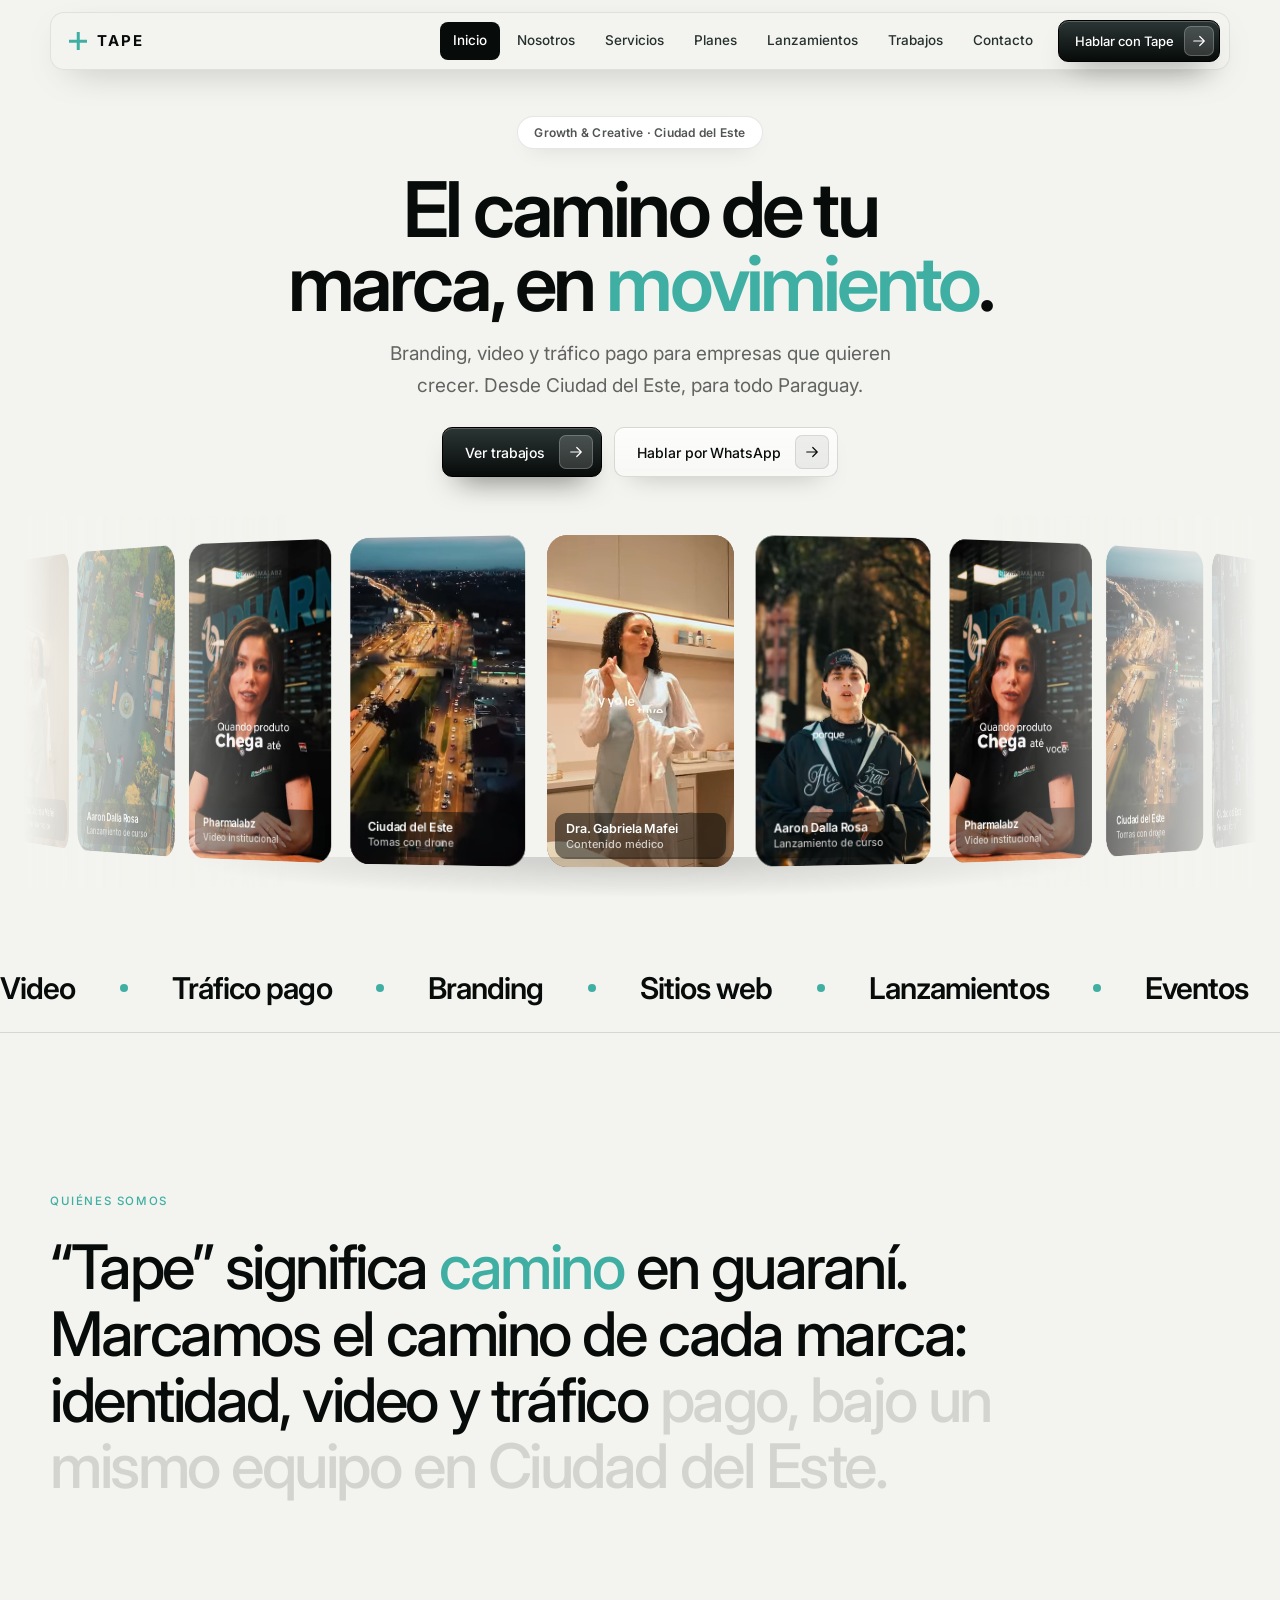
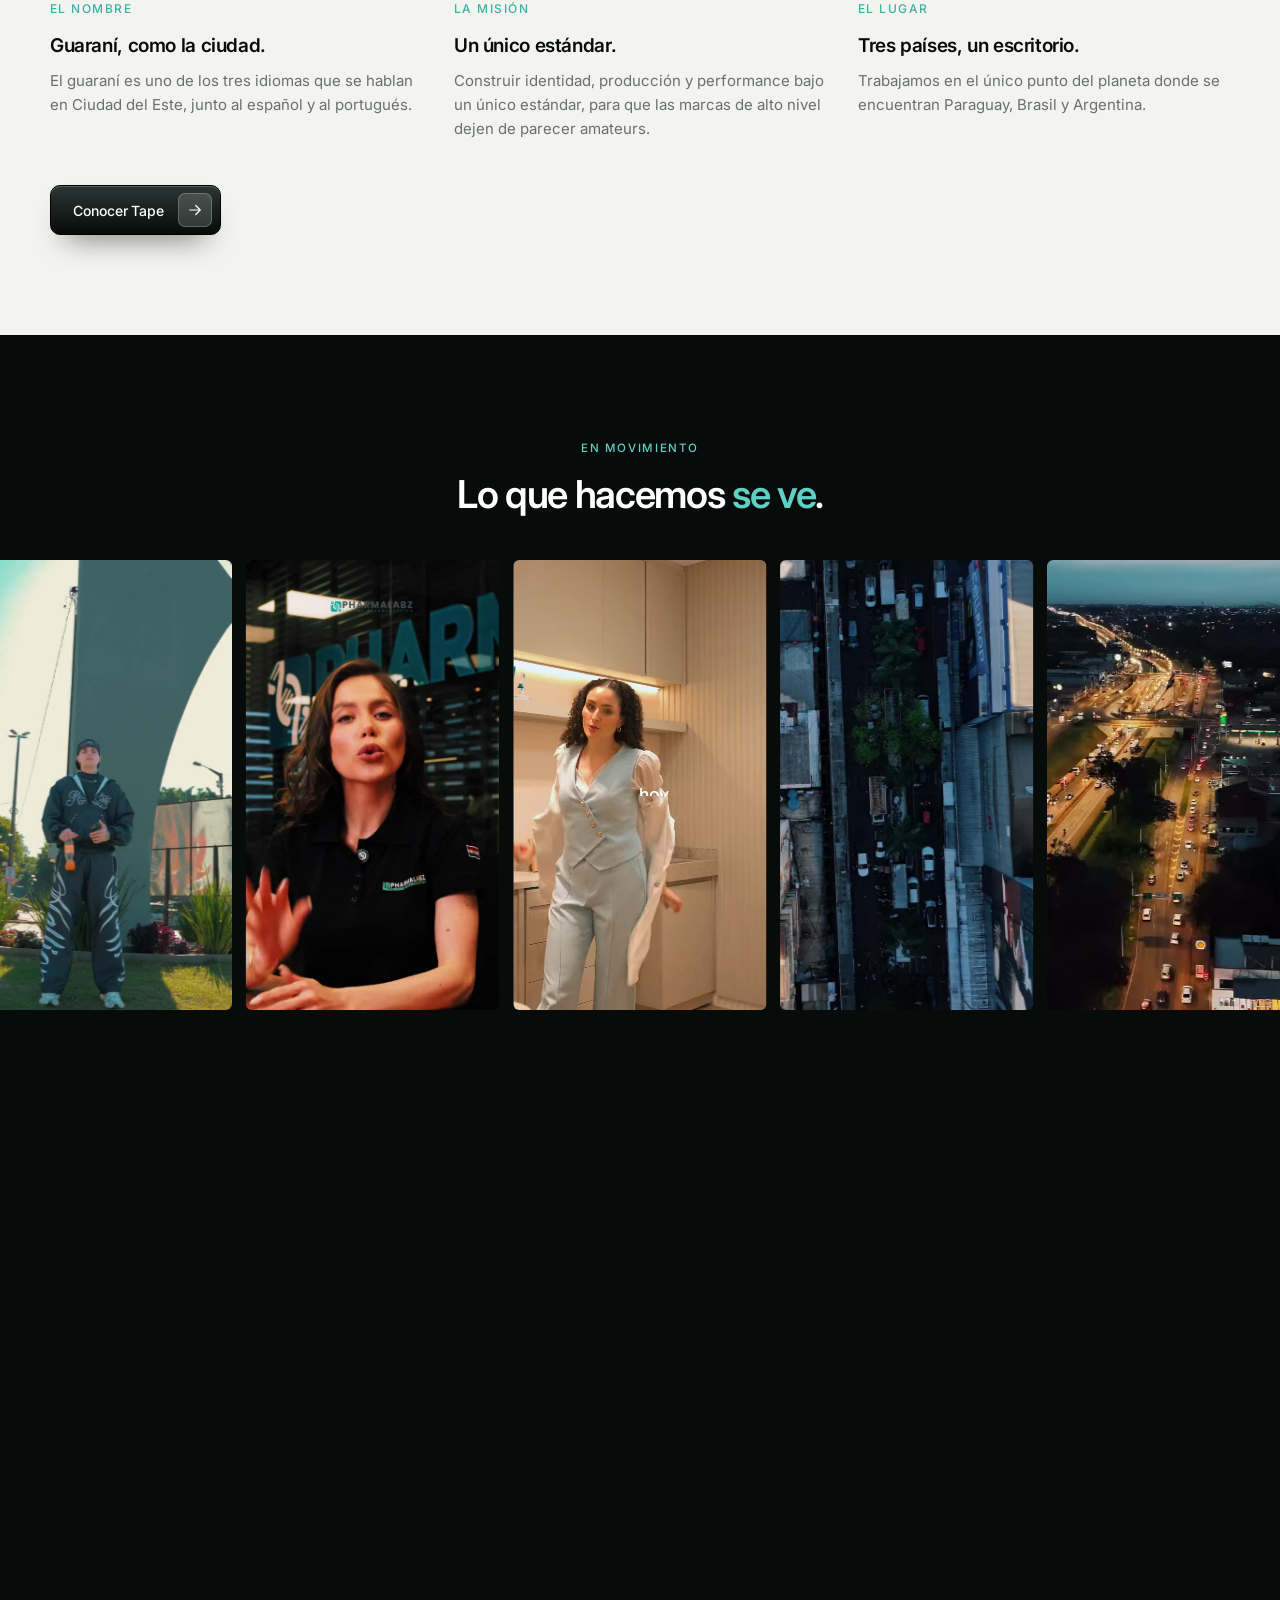
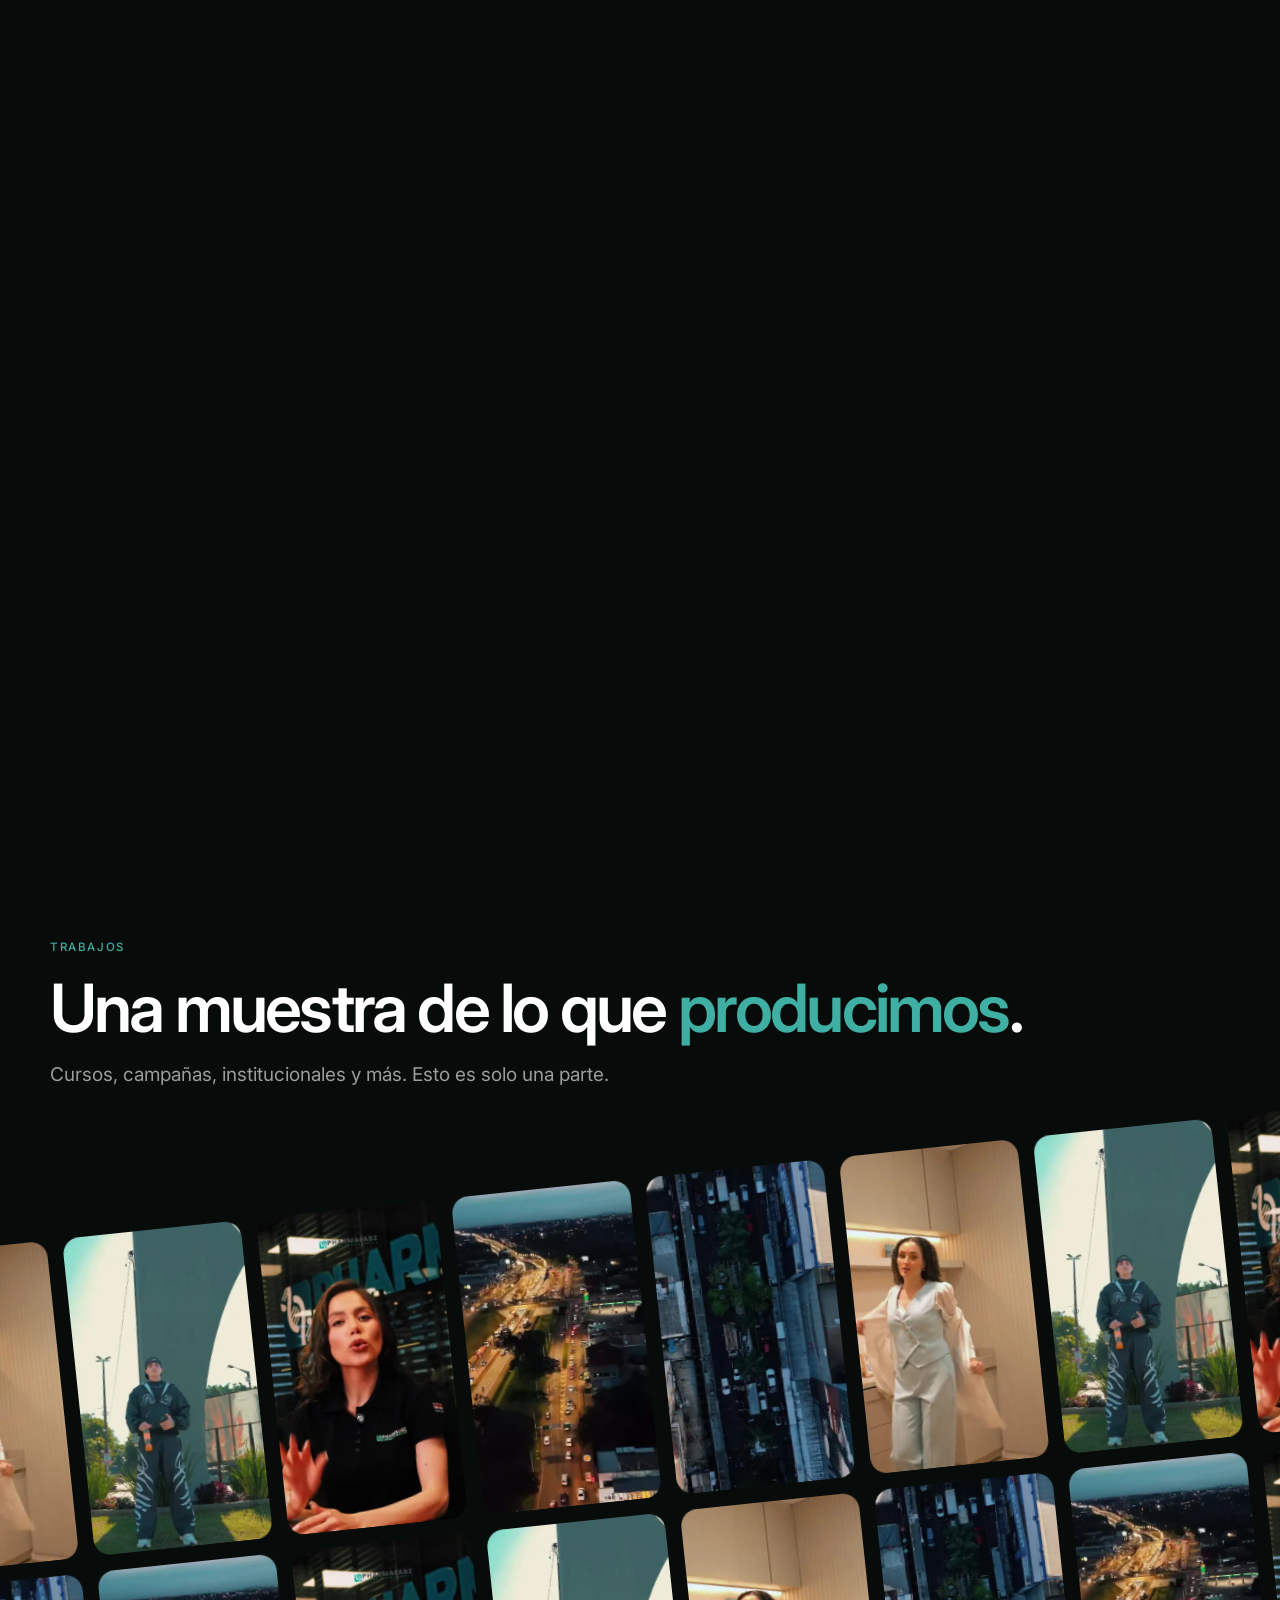
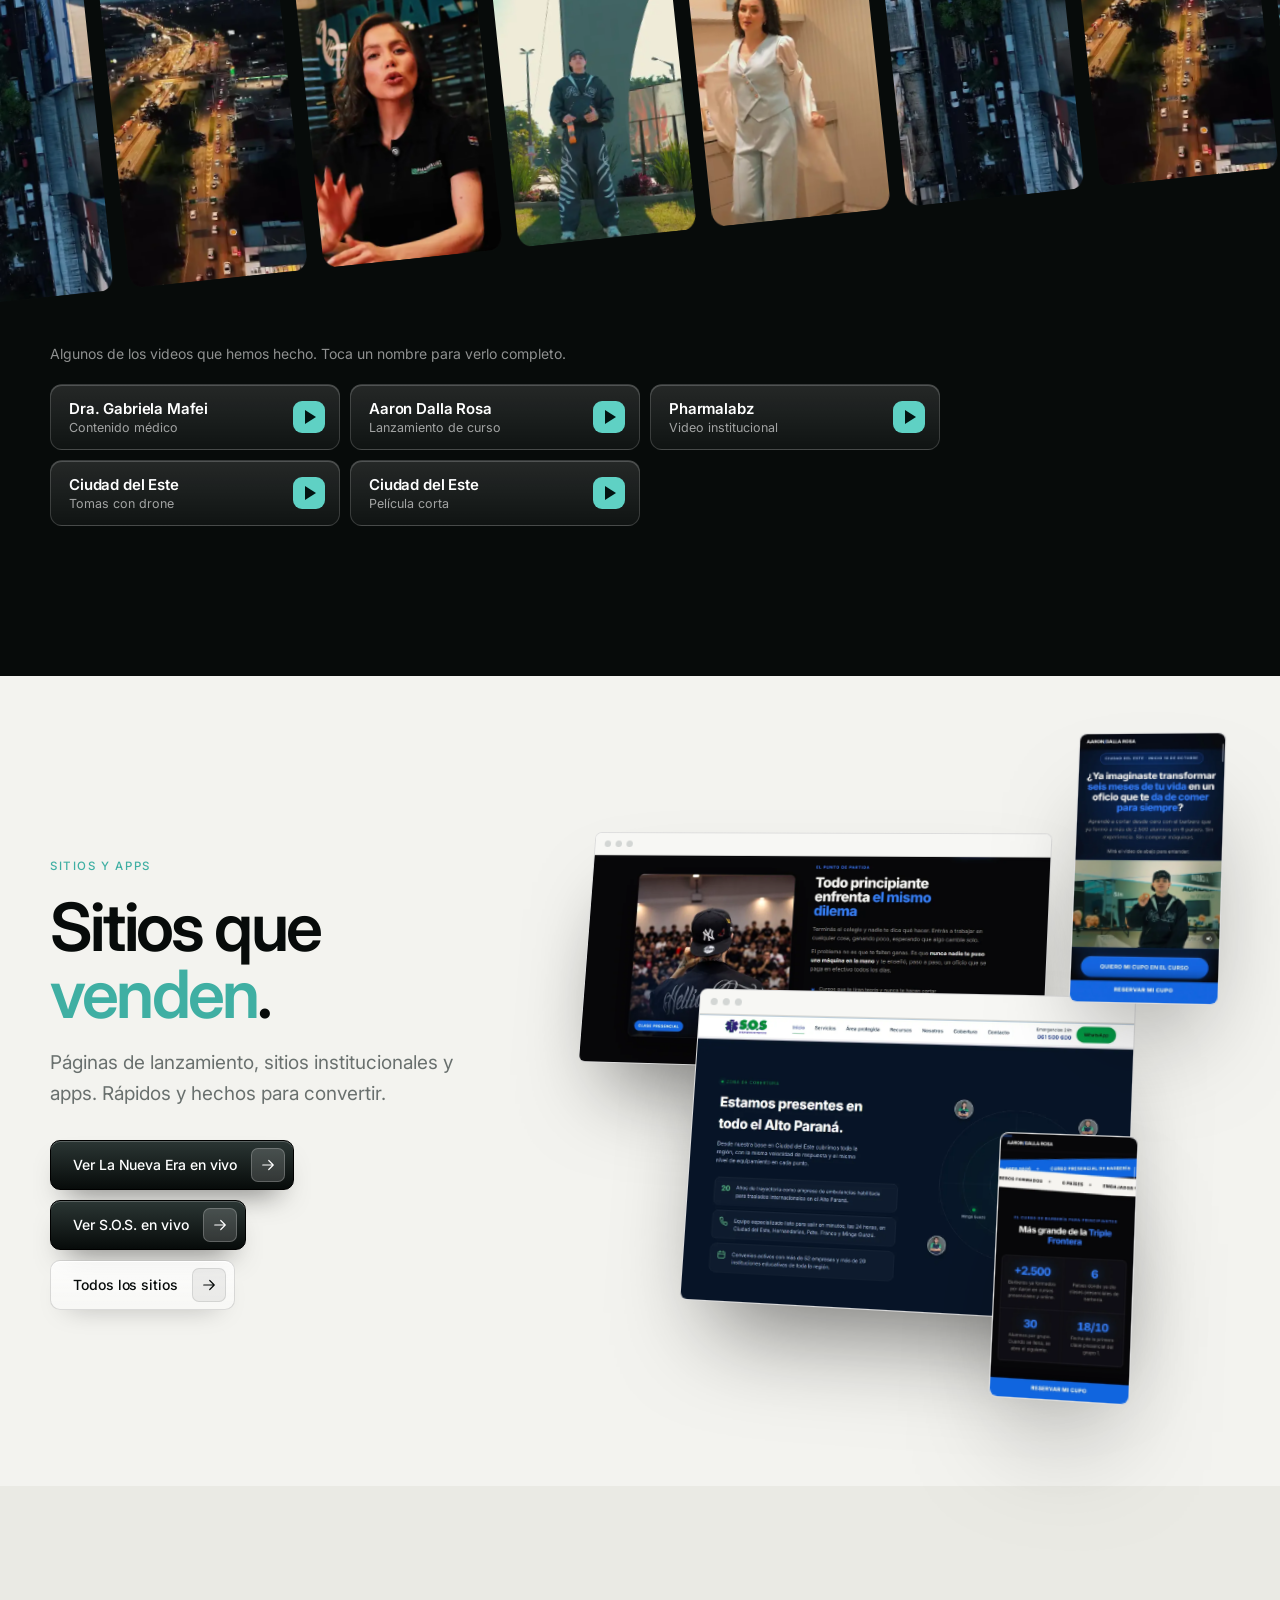
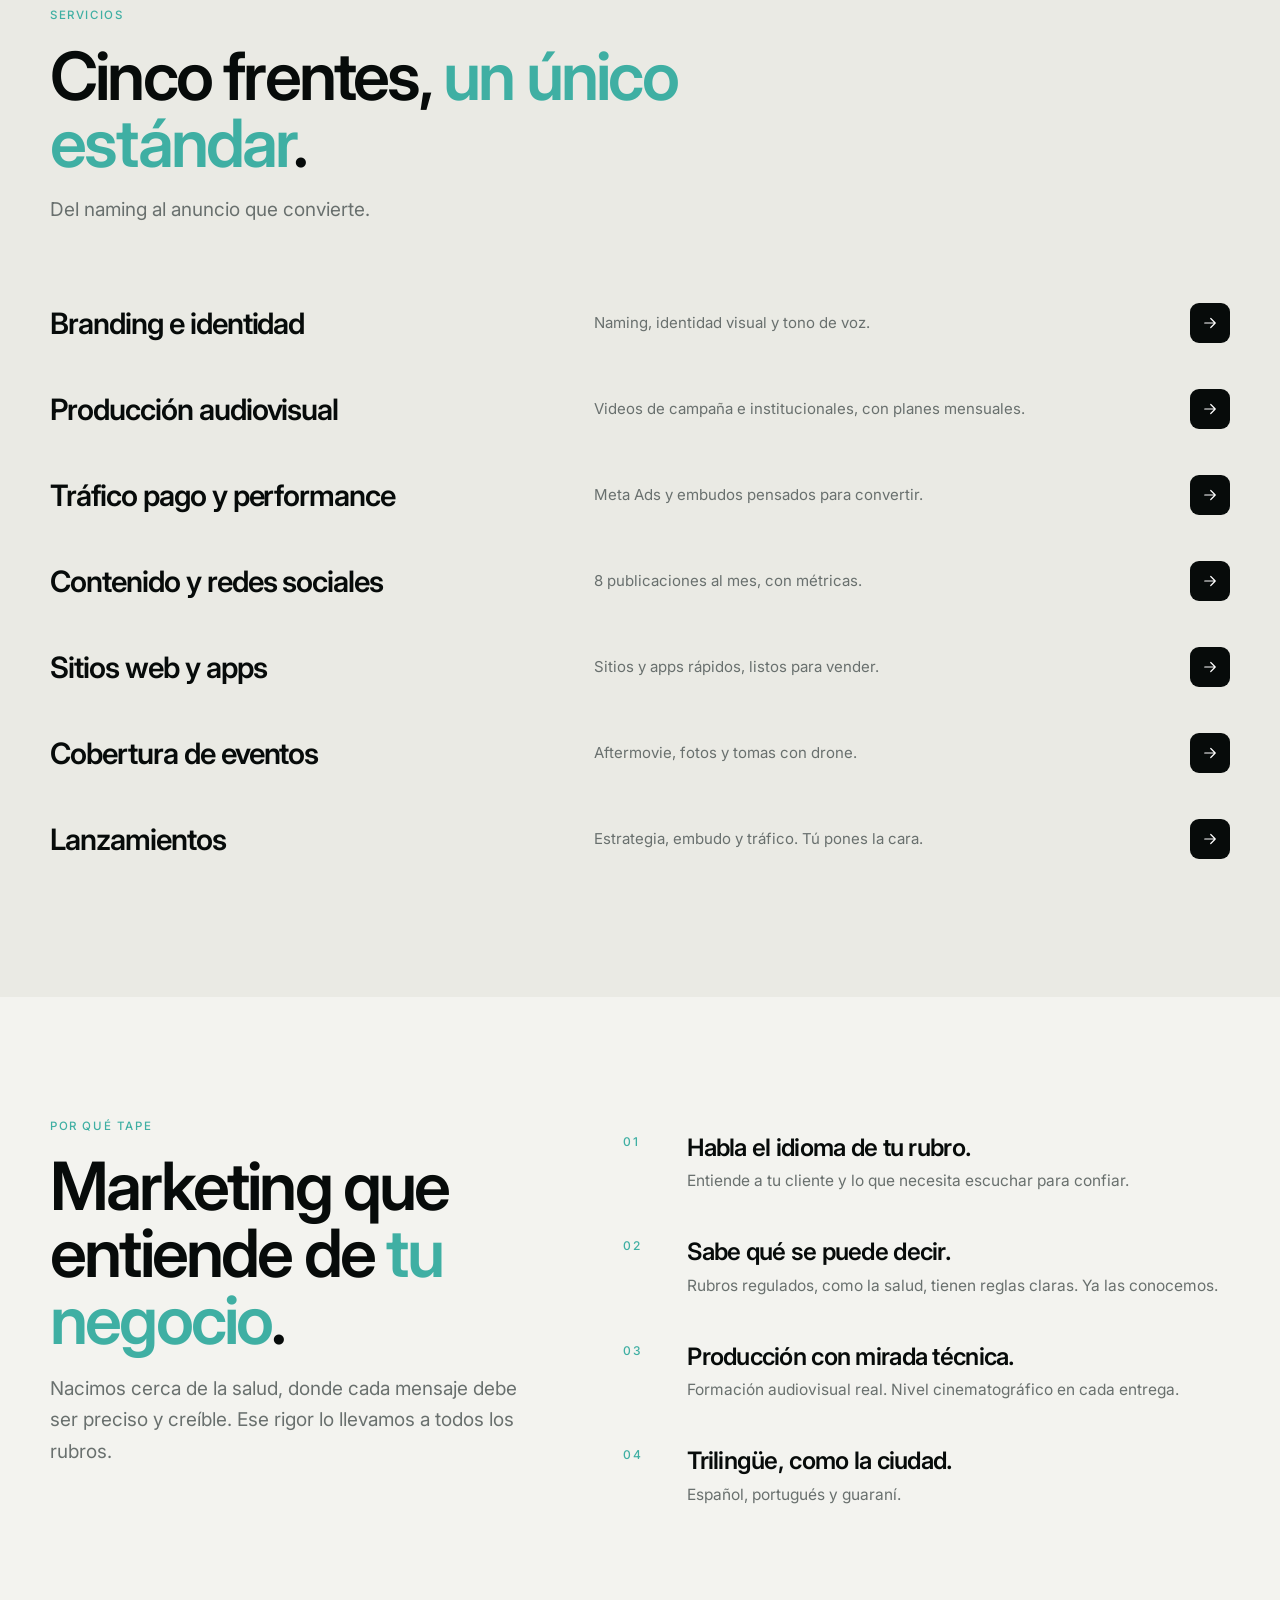
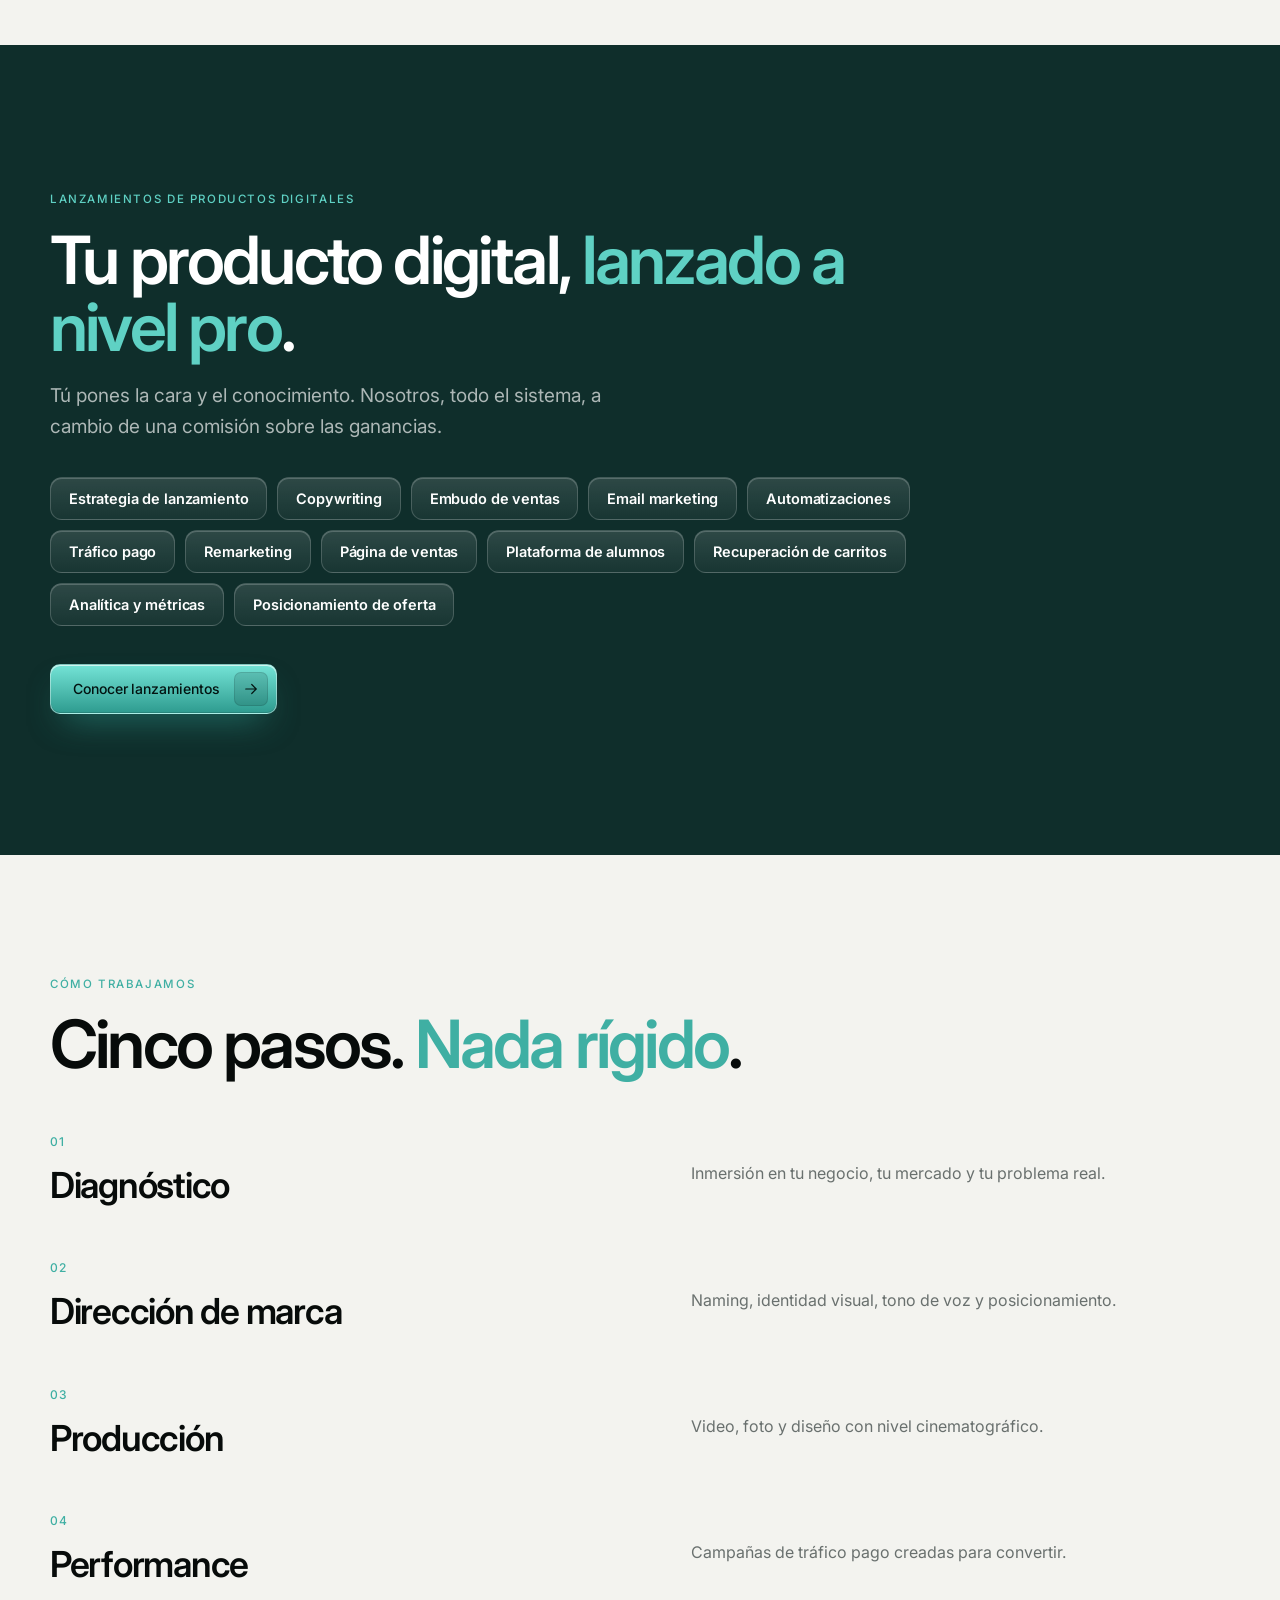
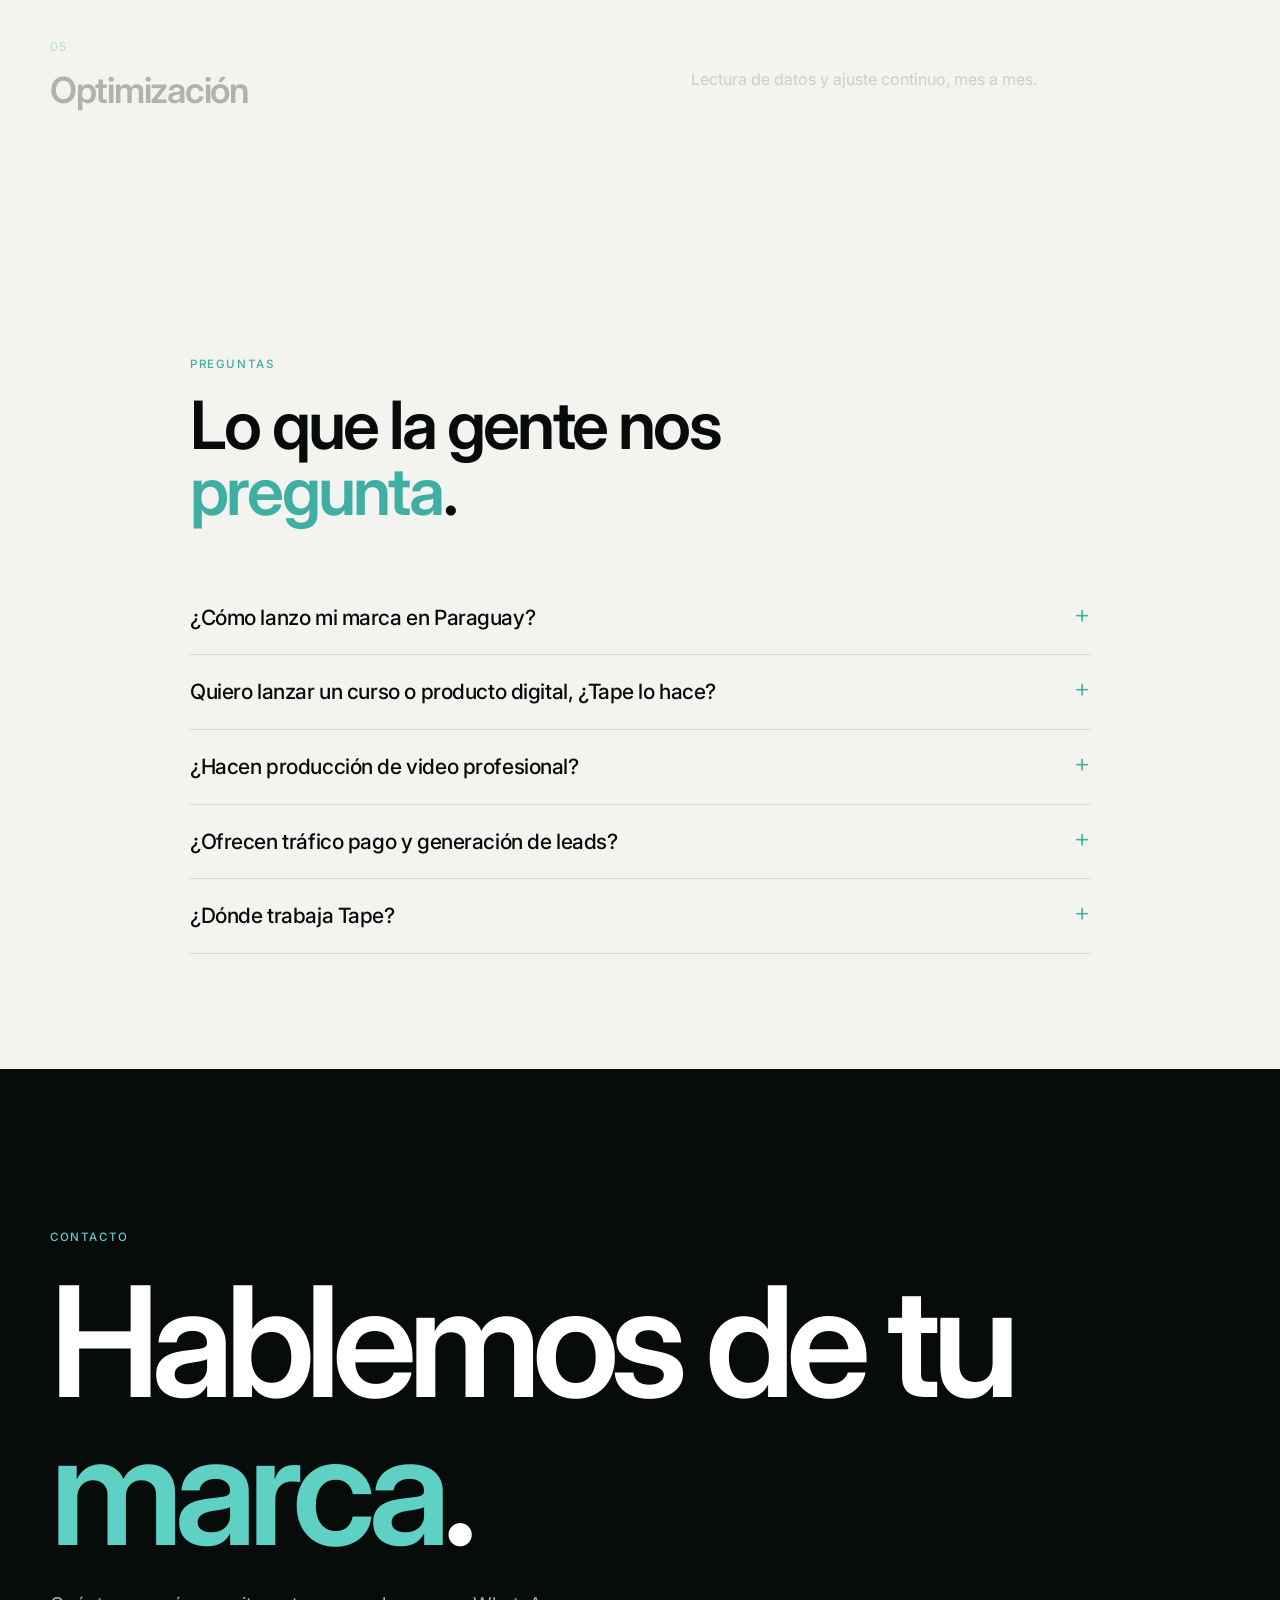
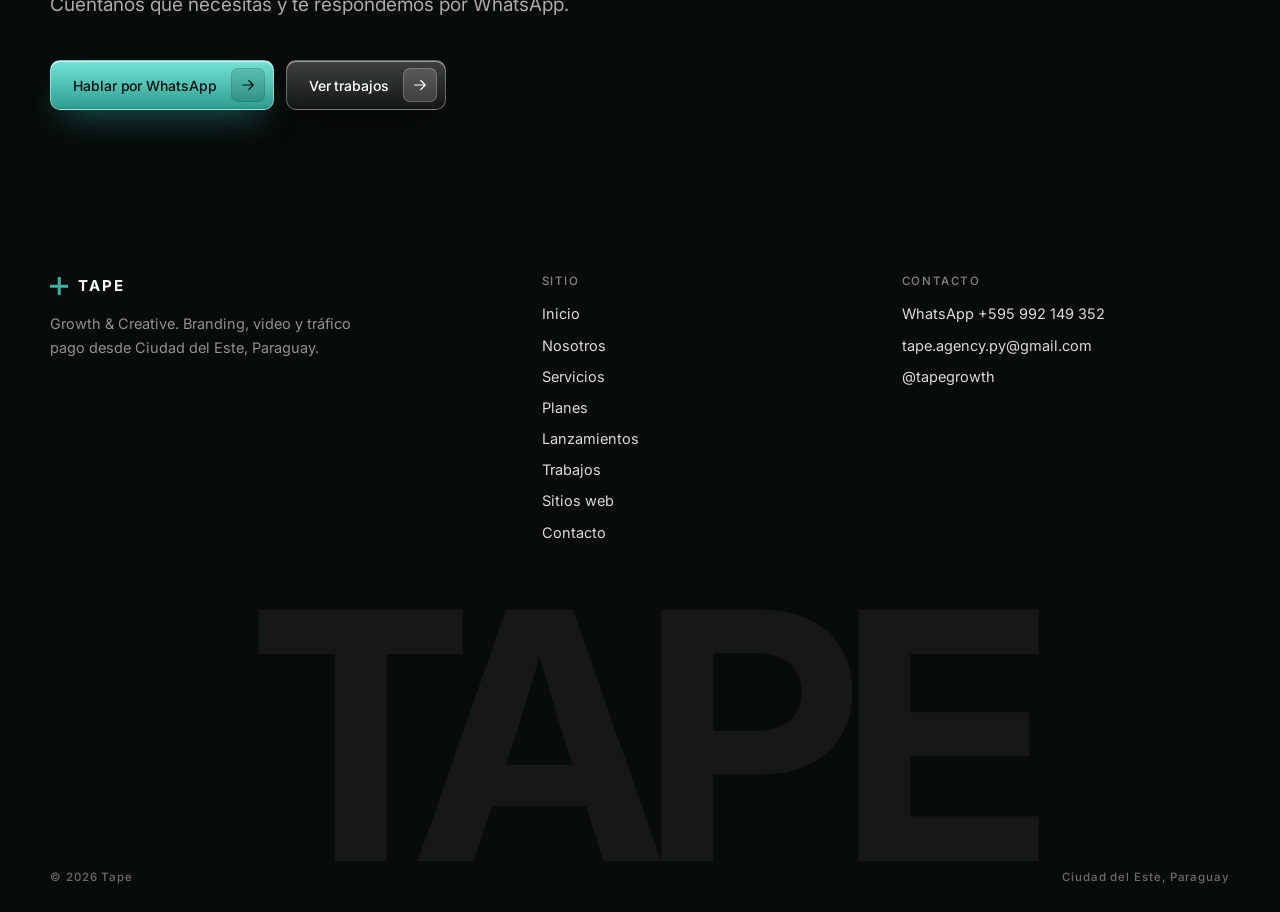
==== commit 8e293ffa: "Sitios: fix phone mockup proportions + 3D tilt; home: shorter copy, technical launch terms, works as" ====
--- a/index.html
+++ b/index.html
@@ -21,7 +21,7 @@
 <body>
 <div class="pgb"></div><header class="hd"><div class="bar"><a class="logo" href="/"><span class="mk"></span>TAPE</a><nav class="nv"><a class="l on" href="/">Inicio</a><a class="l" href="/nosotros/">Nosotros</a><a class="l" href="/servicios/">Servicios</a><a class="l" href="/planes/">Planes</a><a class="l" href="/lanzamientos/">Lanzamientos</a><a class="l" href="/trabajos/">Trabajos</a><a class="l" href="/contacto/">Contacto</a><a class="gb lt sm" data-wa="Hola, quiero hablar con Tape.">Hablar con Tape<span class="ar"><svg class="ic" viewBox="0 0 24 24"><path d="M5 12h14M13 6l6 6-6 6"/></svg></span></a><button class="mt" aria-label="Menú"><i></i></button></nav></div></header><div class="mm"><div class="pn"><a class="l" href="/">Inicio</a><a class="l" href="/nosotros/">Nosotros</a><a class="l" href="/servicios/">Servicios</a><a class="l" href="/planes/">Planes</a><a class="l" href="/lanzamientos/">Lanzamientos</a><a class="l" href="/trabajos/">Trabajos</a><a class="l" href="/sitios/">Sitios web</a><a class="l" href="/contacto/">Contacto</a><a class="gb te" data-wa="Hola, quiero hablar con Tape.">WhatsApp<span class="ar"><svg class="ic" viewBox="0 0 24 24"><path d="M5 12h14M13 6l6 6-6 6"/></svg></span></a></div></div>
 <main>
-<section class="h2"><div class="wrap in"><span class="rec fadeup" style="--i:0"><span class="lc">Growth &amp; Creative · Ciudad del Este</span></span><h1 class="d1"><span class="ln" style="--i:0"><span>El camino de tu</span></span><span class="ln" style="--i:1"><span>marca, en <em>movimiento</em>.</span></span></h1><p class="lead fadeup" style="--i:1">Branding, video y tráfico pago para empresas que quieren crecer. Desde Ciudad del Este, para todo Paraguay.</p><div class="acts fadeup" style="--i:2"><a class="gb lt" href="/trabajos/">Ver trabajos<span class="ar"><svg class="ic" viewBox="0 0 24 24"><path d="M5 12h14M13 6l6 6-6 6"/></svg></span></a><a class="gb ol" data-wa="Hola, quiero hablar con Tape.">Hablar por WhatsApp<span class="ar"><svg class="ic" viewBox="0 0 24 24"><path d="M5 12h14M13 6l6 6-6 6"/></svg></span></a></div></div><div class="hr" aria-hidden="true"><div class="hrg"><div class="hri"><div class="hrc" style="--i:0" data-k="mafei"><img src="/media/h-mafei.webp" alt="" width="400" height="711" decoding="async"><span class="hrl"><b>Dra. Gabriela Mafei</b><span>Contenido médico</span></span></div><div class="hrc" style="--i:1" data-k="aaron"><img src="/media/h-aaron.webp" alt="" width="400" height="711" decoding="async"><span class="hrl"><b>Aaron Dalla Rosa</b><span>Lanzamiento de curso</span></span></div><div class="hrc" style="--i:2" data-k="pharmalabz"><img src="/media/h-pharmalabz.webp" alt="" width="400" height="711" decoding="async"><span class="hrl"><b>Pharmalabz</b><span>Video institucional</span></span></div><div class="hrc" style="--i:3" data-k="drone"><img src="/media/h-drone.webp" alt="" width="400" height="711" decoding="async"><span class="hrl"><b>Ciudad del Este</b><span>Tomas con drone</span></span></div><div class="hrc" style="--i:4" data-k="cde"><img src="/media/h-cde.webp" alt="" width="400" height="711" decoding="async"><span class="hrl"><b>Ciudad del Este</b><span>Película corta</span></span></div><div class="hrc" style="--i:5" data-k="mafei"><img src="/media/h-mafei.webp" alt="" width="400" height="711" decoding="async"><span class="hrl"><b>Dra. Gabriela Mafei</b><span>Contenido médico</span></span></div><div class="hrc" style="--i:6" data-k="aaron"><img src="/media/h-aaron.webp" alt="" width="400" height="711" decoding="async"><span class="hrl"><b>Aaron Dalla Rosa</b><span>Lanzamiento de curso</span></span></div><div class="hrc" style="--i:7" data-k="pharmalabz"><img src="/media/h-pharmalabz.webp" alt="" width="400" height="711" decoding="async"><span class="hrl"><b>Pharmalabz</b><span>Video institucional</span></span></div><div class="hrc" style="--i:8" data-k="drone"><img src="/media/h-drone.webp" alt="" width="400" height="711" decoding="async"><span class="hrl"><b>Ciudad del Este</b><span>Tomas con drone</span></span></div><div class="hrc" style="--i:9" data-k="cde"><img src="/media/h-cde.webp" alt="" width="400" height="711" decoding="async"><span class="hrl"><b>Ciudad del Este</b><span>Película corta</span></span></div><div class="hrc" style="--i:10" data-k="mafei"><img src="/media/h-mafei.webp" alt="" width="400" height="711" decoding="async"><span class="hrl"><b>Dra. Gabriela Mafei</b><span>Contenido médico</span></span></div><div class="hrc" style="--i:11" data-k="aaron"><img src="/media/h-aaron.webp" alt="" width="400" height="711" decoding="async"><span class="hrl"><b>Aaron Dalla Rosa</b><span>Lanzamiento de curso</span></span></div><div class="hrc" style="--i:12" data-k="pharmalabz"><img src="/media/h-pharmalabz.webp" alt="" width="400" height="711" decoding="async"><span class="hrl"><b>Pharmalabz</b><span>Video institucional</span></span></div><div class="hrc" style="--i:13" data-k="drone"><img src="/media/h-drone.webp" alt="" width="400" height="711" decoding="async"><span class="hrl"><b>Ciudad del Este</b><span>Tomas con drone</span></span></div><div class="hrc" style="--i:14" data-k="cde"><img src="/media/h-cde.webp" alt="" width="400" height="711" decoding="async"><span class="hrl"><b>Ciudad del Este</b><span>Película corta</span></span></div><div class="hrc" style="--i:15" data-k="mafei"><img src="/media/h-mafei.webp" alt="" width="400" height="711" decoding="async"><span class="hrl"><b>Dra. Gabriela Mafei</b><span>Contenido médico</span></span></div><div class="hrc" style="--i:16" data-k="aaron"><img src="/media/h-aaron.webp" alt="" width="400" height="711" decoding="async"><span class="hrl"><b>Aaron Dalla Rosa</b><span>Lanzamiento de curso</span></span></div><div class="hrc" style="--i:17" data-k="pharmalabz"><img src="/media/h-pharmalabz.webp" alt="" width="400" height="711" decoding="async"><span class="hrl"><b>Pharmalabz</b><span>Video institucional</span></span></div><div class="hrc" style="--i:18" data-k="drone"><img src="/media/h-drone.webp" alt="" width="400" height="711" decoding="async"><span class="hrl"><b>Ciudad del Este</b><span>Tomas con drone</span></span></div><div class="hrc" style="--i:19" data-k="cde"><img src="/media/h-cde.webp" alt="" width="400" height="711" decoding="async"><span class="hrl"><b>Ciudad del Este</b><span>Película corta</span></span></div><div class="hrc" style="--i:20" data-k="mafei"><img src="/media/h-mafei.webp" alt="" width="400" height="711" decoding="async"><span class="hrl"><b>Dra. Gabriela Mafei</b><span>Contenido médico</span></span></div><div class="hrc" style="--i:21" data-k="aaron"><img src="/media/h-aaron.webp" alt="" width="400" height="711" decoding="async"><span class="hrl"><b>Aaron Dalla Rosa</b><span>Lanzamiento de curso</span></span></div><div class="hrc" style="--i:22" data-k="pharmalabz"><img src="/media/h-pharmalabz.webp" alt="" width="400" height="711" decoding="async"><span class="hrl"><b>Pharmalabz</b><span>Video institucional</span></span></div><div class="hrc" style="--i:23" data-k="drone"><img src="/media/h-drone.webp" alt="" width="400" height="711" decoding="async"><span class="hrl"><b>Ciudad del Este</b><span>Tomas con drone</span></span></div></div></div><div class="hrs"></div></div></section><div class="mq" aria-hidden="true"><div class="wr"><div class="t"><span>Video</span><b></b><span>Tráfico pago</span><b></b><span>Branding</span><b></b><span>Sitios web</span><b></b><span>Lanzamientos</span><b></b><span>Eventos</span><b></b></div><div class="t"><span>Video</span><b></b><span>Tráfico pago</span><b></b><span>Branding</span><b></b><span>Sitios web</span><b></b><span>Lanzamientos</span><b></b><span>Eventos</span><b></b></div></div></div><section class="mf"><div class="wrap"><span class="tg rv">Quiénes somos</span><p class="words" data-words>“Tape” significa <em>camino</em> en guaraní. Marcamos el camino de cada marca: identidad, video y tráfico pago, bajo un mismo equipo en Ciudad del Este.</p><div class="trio"><div class="rv"><span class="num">EL NOMBRE</span><h3>Guaraní, como la ciudad.</h3><p>El guaraní es uno de los tres idiomas que se hablan en Ciudad del Este, junto al español y al portugués.</p></div><div class="rv"><span class="num">LA MISIÓN</span><h3>Un único estándar.</h3><p>Construir identidad, producción y performance bajo un único estándar, para que las marcas de alto nivel dejen de parecer amateurs.</p></div><div class="rv"><span class="num">EL LUGAR</span><h3>Tres países, un escritorio.</h3><p>Trabajamos en el único punto del planeta donde se encuentran Paraguay, Brasil y Argentina.</p></div></div><div style="margin-top:44px" class="rv"><a class="gb lt" href="/nosotros/">Conocer Tape<span class="ar"><svg class="ic" viewBox="0 0 24 24"><path d="M5 12h14M13 6l6 6-6 6"/></svg></span></a></div></div></section><section class="xv dk"><div class="st"><div class="xh"><span class="tg">En movimiento</span><div class="d3">Lo que hacemos <em>se ve</em>.</div></div><div class="xs"><img src="/media/aaron.jpg" alt=""></div><div class="xs"><img src="/media/pharmalabz.jpg" alt=""></div><div class="xc ct" data-t="Dra. Gabriela Mafei | Contenido médico" data-s="/media/mafei.mp4" data-p="/media/mafei.jpg"><img class="bgp" src="/media/mafei.jpg" alt=""><video muted loop playsinline preload="none" poster="/media/mafei.jpg" data-src="/media/mafei.mp4"></video></div><div class="xs"><img src="/media/cde.jpg" alt=""></div><div class="xs"><img src="/media/drone.jpg" alt=""></div><div class="xo"><div class="wrap"><div><span class="mono" style="color:var(--teal-b)">Dra. Gabriela Mafei</span><div class="d2" style="margin-top:10px">Contenido que <em>se siente</em>.</div></div><a class="gb te" href="/trabajos/">Ver trabajos<span class="ar"><svg class="ic" viewBox="0 0 24 24"><path d="M5 12h14M13 6l6 6-6 6"/></svg></span></a></div></div></div></section><section class="db"><div class="wrap"><div class="head"><div><span class="tg rv">Trabajos</span><div class="d2 rv" style="margin-top:16px">Trabajos <em>recientes</em>.</div></div><a class="gb te" href="/trabajos/">Ver todos los trabajos<span class="ar"><svg class="ic" viewBox="0 0 24 24"><path d="M5 12h14M13 6l6 6-6 6"/></svg></span></a></div></div><div class="dg" aria-hidden="true"><div class="dr l"><div class="dm"><div class="dt" data-k="mafei"><img src="/media/h-mafei.webp" alt="" width="400" height="711" loading="lazy" decoding="async"></div><div class="dt" data-k="aaron"><img src="/media/h-aaron.webp" alt="" width="400" height="711" loading="lazy" decoding="async"></div><div class="dt" data-k="pharmalabz"><img src="/media/h-pharmalabz.webp" alt="" width="400" height="711" loading="lazy" decoding="async"></div><div class="dt" data-k="drone"><img src="/media/h-drone.webp" alt="" width="400" height="711" loading="lazy" decoding="async"></div><div class="dt" data-k="cde"><img src="/media/h-cde.webp" alt="" width="400" height="711" loading="lazy" decoding="async"></div><div class="dt" data-k="mafei"><img src="/media/h-mafei.webp" alt="" width="400" height="711" loading="lazy" decoding="async"></div><div class="dt" data-k="aaron"><img src="/media/h-aaron.webp" alt="" width="400" height="711" loading="lazy" decoding="async"></div><div class="dt" data-k="pharmalabz"><img src="/media/h-pharmalabz.webp" alt="" width="400" height="711" loading="lazy" decoding="async"></div><div class="dt" data-k="drone"><img src="/media/h-drone.webp" alt="" width="400" height="711" loading="lazy" decoding="async"></div><div class="dt" data-k="cde"><img src="/media/h-cde.webp" alt="" width="400" height="711" loading="lazy" decoding="async"></div><div class="dt" data-k="mafei"><img src="/media/h-mafei.webp" alt="" width="400" height="711" loading="lazy" decoding="async"></div><div class="dt" data-k="aaron"><img src="/media/h-aaron.webp" alt="" width="400" height="711" loading="lazy" decoding="async"></div><div class="dt" data-k="pharmalabz"><img src="/media/h-pharmalabz.webp" alt="" width="400" height="711" loading="lazy" decoding="async"></div><div class="dt" data-k="drone"><img src="/media/h-drone.webp" alt="" width="400" height="711" loading="lazy" decoding="async"></div><div class="dt" data-k="cde"><img src="/media/h-cde.webp" alt="" width="400" height="711" loading="lazy" decoding="async"></div></div></div><div class="dr r"><div class="dm"><div class="dt" data-k="cde"><img src="/media/h-cde.webp" alt="" width="400" height="711" loading="lazy" decoding="async"></div><div class="dt" data-k="drone"><img src="/media/h-drone.webp" alt="" width="400" height="711" loading="lazy" decoding="async"></div><div class="dt" data-k="pharmalabz"><img src="/media/h-pharmalabz.webp" alt="" width="400" height="711" loading="lazy" decoding="async"></div><div class="dt" data-k="aaron"><img src="/media/h-aaron.webp" alt="" width="400" height="711" loading="lazy" decoding="async"></div><div class="dt" data-k="mafei"><img src="/media/h-mafei.webp" alt="" width="400" height="711" loading="lazy" decoding="async"></div><div class="dt" data-k="cde"><img src="/media/h-cde.webp" alt="" width="400" height="711" loading="lazy" decoding="async"></div><div class="dt" data-k="drone"><img src="/media/h-drone.webp" alt="" width="400" height="711" loading="lazy" decoding="async"></div><div class="dt" data-k="pharmalabz"><img src="/media/h-pharmalabz.webp" alt="" width="400" height="711" loading="lazy" decoding="async"></div><div class="dt" data-k="aaron"><img src="/media/h-aaron.webp" alt="" width="400" height="711" loading="lazy" decoding="async"></div><div class="dt" data-k="mafei"><img src="/media/h-mafei.webp" alt="" width="400" height="711" loading="lazy" decoding="async"></div><div class="dt" data-k="cde"><img src="/media/h-cde.webp" alt="" width="400" height="711" loading="lazy" decoding="async"></div><div class="dt" data-k="drone"><img src="/media/h-drone.webp" alt="" width="400" height="711" loading="lazy" decoding="async"></div><div class="dt" data-k="pharmalabz"><img src="/media/h-pharmalabz.webp" alt="" width="400" height="711" loading="lazy" decoding="async"></div><div class="dt" data-k="aaron"><img src="/media/h-aaron.webp" alt="" width="400" height="711" loading="lazy" decoding="async"></div><div class="dt" data-k="mafei"><img src="/media/h-mafei.webp" alt="" width="400" height="711" loading="lazy" decoding="async"></div></div></div></div><div class="wrap"><p class="dn">Toca un nombre para ver el video completo.</p><div class="nl"><button class="vl" data-t="Dra. Gabriela Mafei | Contenido médico" data-s="/media/mafei.mp4" data-p="/media/mafei.jpg"><span><b>Dra. Gabriela Mafei</b><i>Contenido médico</i></span><em class="pp"></em></button><button class="vl" data-t="Aaron Dalla Rosa | Lanzamiento de curso" data-s="/media/aaron.mp4" data-p="/media/aaron.jpg"><span><b>Aaron Dalla Rosa</b><i>Lanzamiento de curso</i></span><em class="pp"></em></button><button class="vl" data-t="Pharmalabz | Video institucional" data-s="/media/pharmalabz.mp4" data-p="/media/pharmalabz.jpg"><span><b>Pharmalabz</b><i>Video institucional</i></span><em class="pp"></em></button><button class="vl" data-t="Ciudad del Este | Tomas con drone" data-s="/media/drone.mp4" data-p="/media/drone.jpg"><span><b>Ciudad del Este</b><i>Tomas con drone</i></span><em class="pp"></em></button><button class="vl" data-t="Ciudad del Este | Película corta" data-s="/media/cde.mp4" data-p="/media/cde.jpg"><span><b>Ciudad del Este</b><i>Película corta</i></span><em class="pp"></em></button></div></div></section><section class="sec w3"><div class="wrap g"><div><span class="tg rv">Sitios y apps</span><h2 class="d2 rv" style="margin-top:16px">Sitios que <em>venden</em>.</h2><p class="lead rv" style="margin-top:20px">Sitios institucionales, páginas de lanzamiento, tiendas online y apps con el estándar visual de tu marca. Rápidos, pensados para convertir visitas en clientes y listos para computadora y celular.</p><div class="acts rv"><a class="gb lt" href="https://www.nuevaeraacademy.site" target="_blank" rel="noopener">Ver La Nueva Era en vivo<span class="ar"><svg class="ic" viewBox="0 0 24 24"><path d="M5 12h14M13 6l6 6-6 6"/></svg></span></a><a class="gb lt" href="https://siteoficial-wine.vercel.app/index.html" target="_blank" rel="noopener">Ver S.O.S. en vivo<span class="ar"><svg class="ic" viewBox="0 0 24 24"><path d="M5 12h14M13 6l6 6-6 6"/></svg></span></a><a class="gb ol" href="/sitios/">Todos los sitios<span class="ar"><svg class="ic" viewBox="0 0 24 24"><path d="M5 12h14M13 6l6 6-6 6"/></svg></span></a></div></div><div class="stage"><div class="scene"><div class="lay l1"><div class="bar"><i></i><i></i><i></i></div><img src="/media/aron-desk-1.webp" alt="Sitio La Nueva Era"></div><div class="lay l2"><div class="bar"><i></i><i></i><i></i></div><img src="/media/sos-desk.webp" alt="Sitio S.O.S. Emergencias Médicas"></div><div class="lay l3"><img src="/media/aron-mob-1.webp" alt=""></div><div class="lay l4"><img src="/media/aron-mob-2.webp" alt=""></div></div></div></div></section><section class="sec alt"><div class="wrap"><div class="sh"><span class="tg rv">Servicios</span><h2 class="d2 rv">Cinco frentes, <em>un único estándar</em>.</h2><p class="lead rv">Del naming al anuncio que convierte. Toca cualquier servicio para ver los detalles.</p></div><div class="sv"><a class="rv" data-wa="Hola, quiero hablar sobre branding para mi marca." aria-label="Escribir: Branding e identidad"><h3>Branding e identidad</h3><p>Naming, identidad visual y tono de voz.</p><span class="go"><svg class="ic" viewBox="0 0 24 24"><path d="M5 12h14M13 6l6 6-6 6"/></svg></span></a><a class="rv" href="/planes/#audiovisual" aria-label="Ver planes: Producción audiovisual"><h3>Producción audiovisual</h3><p>Videos de campaña e institucionales, con planes mensuales.</p><span class="go"><svg class="ic" viewBox="0 0 24 24"><path d="M5 12h14M13 6l6 6-6 6"/></svg></span></a><a class="rv" href="/planes/#complementos" aria-label="Ver planes: Tráfico pago y performance"><h3>Tráfico pago y performance</h3><p>Meta Ads y embudos pensados para convertir.</p><span class="go"><svg class="ic" viewBox="0 0 24 24"><path d="M5 12h14M13 6l6 6-6 6"/></svg></span></a><a class="rv" href="/planes/#complementos" aria-label="Ver planes: Contenido y redes sociales"><h3>Contenido y redes sociales</h3><p>8 publicaciones al mes, con métricas.</p><span class="go"><svg class="ic" viewBox="0 0 24 24"><path d="M5 12h14M13 6l6 6-6 6"/></svg></span></a><a class="rv" href="/sitios/" aria-label="Ver sitios: Sitios web y apps"><h3>Sitios web y apps</h3><p>Sitios y apps rápidos, listos para vender.</p><span class="go"><svg class="ic" viewBox="0 0 24 24"><path d="M5 12h14M13 6l6 6-6 6"/></svg></span></a><a class="rv" href="/planes/#eventos" aria-label="Ver planes: Cobertura de eventos"><h3>Cobertura de eventos</h3><p>Aftermovie, fotos y tomas con drone.</p><span class="go"><svg class="ic" viewBox="0 0 24 24"><path d="M5 12h14M13 6l6 6-6 6"/></svg></span></a><a class="rv" href="/lanzamientos/" aria-label="Ver más: Lanzamientos"><h3>Lanzamientos</h3><p>Estrategia, embudo y tráfico. Tú pones la cara.</p><span class="go"><svg class="ic" viewBox="0 0 24 24"><path d="M5 12h14M13 6l6 6-6 6"/></svg></span></a></div></div></section><section class="sec why"><div class="wrap g"><div class="stk"><span class="tg rv">Por qué Tape</span><h2 class="d2 rv" style="margin-top:16px">Marketing que entiende de <em>tu negocio</em>.</h2><p class="lead rv" style="margin-top:20px">La mayoría de las agencias vende marketing genérico. Tape nació cerca del área de la salud, donde cada mensaje tiene que ser preciso y creíble, y ese rigor lo llevamos a todos los rubros: salud, comercio, automotriz, educación, inmobiliario y más.</p></div><div><div class="it rv"><span class="num">01</span><div><h3>Habla el idioma de tu rubro.</h3><p>Entiende tu rutina, tu cliente y lo que necesita escuchar para confiar, sea un paciente, un comprador o un alumno.</p></div></div><div class="it rv"><span class="num">02</span><div><h3>Sabe qué se puede decir.</h3><p>Rubros como la salud tienen reglas estrictas, y ya entramos sabiendo qué pasa y qué no en una campaña.</p></div></div><div class="it rv"><span class="num">03</span><div><h3>Producción con mirada técnica.</h3><p>Formación real en audiovisual, no solo edición de celular. Nivel cinematográfico en cada entrega.</p></div></div><div class="it rv"><span class="num">04</span><div><h3>Trilingüe, como la ciudad.</h3><p>Español, portugués y guaraní. Entendemos Ciudad del Este porque vivimos acá.</p></div></div></div></div></section><section class="lz"><div class="wrap"><span class="tg rv">Lanzamientos de productos digitales</span><h2 class="d2 rv" style="margin:16px 0 20px;max-width:860px">Tu curso o producto digital, <em>lanzado de punta a punta</em>.</h2><p class="lead rv" style="max-width:620px">Tú pones la cara y el conocimiento. Nosotros armamos la estrategia, el email marketing, el embudo de ventas, la página, el tráfico, la plataforma del curso y la recuperación de ventas. A cambio, una comisión sobre las ganancias.</p><div class="three rv"><div><span class="num">01</span><h3>Lanzamiento de marca</h3><p>Naming, identidad visual y posicionamiento desde cero, listos para salir al mercado con nivel.</p></div><div><span class="num">02</span><h3>Lanzamiento de producto</h3><p>Landing page, contenido y campaña de tráfico pago armados para el día del lanzamiento.</p></div><div><span class="num">03</span><h3>Lanzamiento de curso</h3><p>Sistema completo: venta, plataforma de alumnos tipo Netflix, acompañamiento y recuperación de ventas.</p></div></div><a class="gb te" href="/lanzamientos/">Conocer lanzamientos<span class="ar"><svg class="ic" viewBox="0 0 24 24"><path d="M5 12h14M13 6l6 6-6 6"/></svg></span></a></div></section><section class="sec"><div class="wrap"><div class="sh"><span class="tg rv">Cómo trabajamos</span><h2 class="d2 rv">Cinco pasos. <em>Nada rígido</em>.</h2></div><div class="tlw"><div class="it"><span class="num">01</span><h3>Diagnóstico</h3><p>Inmersión real en el negocio, en el mercado local y en el problema que nadie más quiso escuchar de verdad.</p></div><div class="it"><span class="num">02</span><h3>Dirección de marca</h3><p>Naming, identidad visual, tono de voz y posicionamiento: la columna vertebral de todo lo que viene después.</p></div><div class="it"><span class="num">03</span><h3>Producción</h3><p>Video, fotografía, diseño y contenido con nivel cinematográfico, no improvisación de último momento.</p></div><div class="it"><span class="num">04</span><h3>Performance</h3><p>Campañas de tráfico pago con creativos pensados para convertir, no solo para "quedar lindo".</p></div><div class="it"><span class="num">05</span><h3>Optimización</h3><p>Lectura de datos, prueba continua y ajuste real. La estrategia nunca se detiene el día de la entrega.</p></div></div></div></section><section class="sec"><div class="wrap" style="max-width:900px"><div class="sh"><span class="tg rv">Preguntas</span><h2 class="d2 rv">Lo que la gente nos <em>pregunta</em>.</h2></div><details class="fq rv"><summary>¿Cómo lanzo mi marca en Paraguay?</summary><p>Empezamos con naming, identidad visual y posicionamiento, y seguimos con la producción de contenido y la campaña de tráfico pago para el lanzamiento. Todo bajo un mismo equipo, sin repartir el trabajo entre proveedores distintos.</p></details><details class="fq rv"><summary>Quiero lanzar un producto o un curso, ¿Tape hace eso?</summary><p>Sí. Armamos la estrategia, el embudo de ventas, la página, el tráfico pago y la edición. Tú pones la cara y el conocimiento, y trabajamos a cambio de una comisión sobre las ganancias.</p></details><details class="fq rv"><summary>¿Hacen producción de video profesional?</summary><p>Sí, con equipo propio: cámara, gimbal y drone. Video institucional y contenido de campaña con mirada técnica, no de celular.</p></details><details class="fq rv"><summary>¿Ofrecen tráfico pago y generación de leads?</summary><p>Sí. Meta Ads, embudos y creativos pensados para convertir, con decisiones guiadas por resultados reales de cada campaña, no por corazonadas.</p></details><details class="fq rv"><summary>¿Qué hace diferente a Tape de otras agencias?</summary><p>Experiencia real en varios rubros (salud, automotor, educación), servicio personalizado y de alto nivel. Nada tercerizado: el mismo equipo lleva el proyecto de principio a fin.</p></details><details class="fq rv"><summary>¿Dónde trabaja Tape?</summary><p>Estamos en Ciudad del Este y trabajamos con marcas de todo Paraguay, en español, portugués y guaraní.</p></details></div></section><section class="fin"><div class="wall2"></div><div class="wrap"><span class="tg rv">Contacto</span><h2 class="d1 rv" style="margin-top:20px">Hablemos de tu <em>marca</em>.</h2><p class="lead rv" style="margin-top:26px">Cuéntanos qué necesitas y te respondemos por WhatsApp.</p><div class="acts rv"><a class="gb te" data-wa="Hola, quiero hablar con Tape.">Hablar por WhatsApp<span class="ar"><svg class="ic" viewBox="0 0 24 24"><path d="M5 12h14M13 6l6 6-6 6"/></svg></span></a><a class="gb " href="/trabajos/">Ver trabajos<span class="ar"><svg class="ic" viewBox="0 0 24 24"><path d="M5 12h14M13 6l6 6-6 6"/></svg></span></a></div></div></section>
+<section class="h2"><div class="wrap in"><span class="rec fadeup" style="--i:0"><span class="lc">Growth &amp; Creative · Ciudad del Este</span></span><h1 class="d1"><span class="ln" style="--i:0"><span>El camino de tu</span></span><span class="ln" style="--i:1"><span>marca, en <em>movimiento</em>.</span></span></h1><p class="lead fadeup" style="--i:1">Branding, video y tráfico pago para empresas que quieren crecer. Desde Ciudad del Este, para todo Paraguay.</p><div class="acts fadeup" style="--i:2"><a class="gb lt" href="/trabajos/">Ver trabajos<span class="ar"><svg class="ic" viewBox="0 0 24 24"><path d="M5 12h14M13 6l6 6-6 6"/></svg></span></a><a class="gb ol" data-wa="Hola, quiero hablar con Tape.">Hablar por WhatsApp<span class="ar"><svg class="ic" viewBox="0 0 24 24"><path d="M5 12h14M13 6l6 6-6 6"/></svg></span></a></div></div><div class="hr" aria-hidden="true"><div class="hrg"><div class="hri"><div class="hrc" style="--i:0" data-k="mafei"><img src="/media/h-mafei.webp" alt="" width="400" height="711" decoding="async"><span class="hrl"><b>Dra. Gabriela Mafei</b><span>Contenido médico</span></span></div><div class="hrc" style="--i:1" data-k="aaron"><img src="/media/h-aaron.webp" alt="" width="400" height="711" decoding="async"><span class="hrl"><b>Aaron Dalla Rosa</b><span>Lanzamiento de curso</span></span></div><div class="hrc" style="--i:2" data-k="pharmalabz"><img src="/media/h-pharmalabz.webp" alt="" width="400" height="711" decoding="async"><span class="hrl"><b>Pharmalabz</b><span>Video institucional</span></span></div><div class="hrc" style="--i:3" data-k="drone"><img src="/media/h-drone.webp" alt="" width="400" height="711" decoding="async"><span class="hrl"><b>Ciudad del Este</b><span>Tomas con drone</span></span></div><div class="hrc" style="--i:4" data-k="cde"><img src="/media/h-cde.webp" alt="" width="400" height="711" decoding="async"><span class="hrl"><b>Ciudad del Este</b><span>Película corta</span></span></div><div class="hrc" style="--i:5" data-k="mafei"><img src="/media/h-mafei.webp" alt="" width="400" height="711" decoding="async"><span class="hrl"><b>Dra. Gabriela Mafei</b><span>Contenido médico</span></span></div><div class="hrc" style="--i:6" data-k="aaron"><img src="/media/h-aaron.webp" alt="" width="400" height="711" decoding="async"><span class="hrl"><b>Aaron Dalla Rosa</b><span>Lanzamiento de curso</span></span></div><div class="hrc" style="--i:7" data-k="pharmalabz"><img src="/media/h-pharmalabz.webp" alt="" width="400" height="711" decoding="async"><span class="hrl"><b>Pharmalabz</b><span>Video institucional</span></span></div><div class="hrc" style="--i:8" data-k="drone"><img src="/media/h-drone.webp" alt="" width="400" height="711" decoding="async"><span class="hrl"><b>Ciudad del Este</b><span>Tomas con drone</span></span></div><div class="hrc" style="--i:9" data-k="cde"><img src="/media/h-cde.webp" alt="" width="400" height="711" decoding="async"><span class="hrl"><b>Ciudad del Este</b><span>Película corta</span></span></div><div class="hrc" style="--i:10" data-k="mafei"><img src="/media/h-mafei.webp" alt="" width="400" height="711" decoding="async"><span class="hrl"><b>Dra. Gabriela Mafei</b><span>Contenido médico</span></span></div><div class="hrc" style="--i:11" data-k="aaron"><img src="/media/h-aaron.webp" alt="" width="400" height="711" decoding="async"><span class="hrl"><b>Aaron Dalla Rosa</b><span>Lanzamiento de curso</span></span></div><div class="hrc" style="--i:12" data-k="pharmalabz"><img src="/media/h-pharmalabz.webp" alt="" width="400" height="711" decoding="async"><span class="hrl"><b>Pharmalabz</b><span>Video institucional</span></span></div><div class="hrc" style="--i:13" data-k="drone"><img src="/media/h-drone.webp" alt="" width="400" height="711" decoding="async"><span class="hrl"><b>Ciudad del Este</b><span>Tomas con drone</span></span></div><div class="hrc" style="--i:14" data-k="cde"><img src="/media/h-cde.webp" alt="" width="400" height="711" decoding="async"><span class="hrl"><b>Ciudad del Este</b><span>Película corta</span></span></div><div class="hrc" style="--i:15" data-k="mafei"><img src="/media/h-mafei.webp" alt="" width="400" height="711" decoding="async"><span class="hrl"><b>Dra. Gabriela Mafei</b><span>Contenido médico</span></span></div><div class="hrc" style="--i:16" data-k="aaron"><img src="/media/h-aaron.webp" alt="" width="400" height="711" decoding="async"><span class="hrl"><b>Aaron Dalla Rosa</b><span>Lanzamiento de curso</span></span></div><div class="hrc" style="--i:17" data-k="pharmalabz"><img src="/media/h-pharmalabz.webp" alt="" width="400" height="711" decoding="async"><span class="hrl"><b>Pharmalabz</b><span>Video institucional</span></span></div><div class="hrc" style="--i:18" data-k="drone"><img src="/media/h-drone.webp" alt="" width="400" height="711" decoding="async"><span class="hrl"><b>Ciudad del Este</b><span>Tomas con drone</span></span></div><div class="hrc" style="--i:19" data-k="cde"><img src="/media/h-cde.webp" alt="" width="400" height="711" decoding="async"><span class="hrl"><b>Ciudad del Este</b><span>Película corta</span></span></div><div class="hrc" style="--i:20" data-k="mafei"><img src="/media/h-mafei.webp" alt="" width="400" height="711" decoding="async"><span class="hrl"><b>Dra. Gabriela Mafei</b><span>Contenido médico</span></span></div><div class="hrc" style="--i:21" data-k="aaron"><img src="/media/h-aaron.webp" alt="" width="400" height="711" decoding="async"><span class="hrl"><b>Aaron Dalla Rosa</b><span>Lanzamiento de curso</span></span></div><div class="hrc" style="--i:22" data-k="pharmalabz"><img src="/media/h-pharmalabz.webp" alt="" width="400" height="711" decoding="async"><span class="hrl"><b>Pharmalabz</b><span>Video institucional</span></span></div><div class="hrc" style="--i:23" data-k="drone"><img src="/media/h-drone.webp" alt="" width="400" height="711" decoding="async"><span class="hrl"><b>Ciudad del Este</b><span>Tomas con drone</span></span></div></div></div><div class="hrs"></div></div></section><div class="mq" aria-hidden="true"><div class="wr"><div class="t"><span>Video</span><b></b><span>Tráfico pago</span><b></b><span>Branding</span><b></b><span>Sitios web</span><b></b><span>Lanzamientos</span><b></b><span>Eventos</span><b></b></div><div class="t"><span>Video</span><b></b><span>Tráfico pago</span><b></b><span>Branding</span><b></b><span>Sitios web</span><b></b><span>Lanzamientos</span><b></b><span>Eventos</span><b></b></div></div></div><section class="mf"><div class="wrap"><span class="tg rv">Quiénes somos</span><p class="words" data-words>“Tape” significa <em>camino</em> en guaraní. Marcamos el camino de cada marca: identidad, video y tráfico pago, bajo un mismo equipo en Ciudad del Este.</p><div class="trio"><div class="rv"><span class="num">EL NOMBRE</span><h3>Guaraní, como la ciudad.</h3><p>El guaraní es uno de los tres idiomas que se hablan en Ciudad del Este, junto al español y al portugués.</p></div><div class="rv"><span class="num">LA MISIÓN</span><h3>Un único estándar.</h3><p>Construir identidad, producción y performance bajo un único estándar, para que las marcas de alto nivel dejen de parecer amateurs.</p></div><div class="rv"><span class="num">EL LUGAR</span><h3>Tres países, un escritorio.</h3><p>Trabajamos en el único punto del planeta donde se encuentran Paraguay, Brasil y Argentina.</p></div></div><div style="margin-top:44px" class="rv"><a class="gb lt" href="/nosotros/">Conocer Tape<span class="ar"><svg class="ic" viewBox="0 0 24 24"><path d="M5 12h14M13 6l6 6-6 6"/></svg></span></a></div></div></section><section class="xv dk"><div class="st"><div class="xh"><span class="tg">En movimiento</span><div class="d3">Lo que hacemos <em>se ve</em>.</div></div><div class="xs"><img src="/media/aaron.jpg" alt=""></div><div class="xs"><img src="/media/pharmalabz.jpg" alt=""></div><div class="xc ct" data-t="Dra. Gabriela Mafei | Contenido médico" data-s="/media/mafei.mp4" data-p="/media/mafei.jpg"><img class="bgp" src="/media/mafei.jpg" alt=""><video muted loop playsinline preload="none" poster="/media/mafei.jpg" data-src="/media/mafei.mp4"></video></div><div class="xs"><img src="/media/cde.jpg" alt=""></div><div class="xs"><img src="/media/drone.jpg" alt=""></div><div class="xo"><div class="wrap"><div><span class="mono" style="color:var(--teal-b)">Dra. Gabriela Mafei</span><div class="d2" style="margin-top:10px">Contenido que <em>se siente</em>.</div></div><a class="gb te" href="/trabajos/">Ver trabajos<span class="ar"><svg class="ic" viewBox="0 0 24 24"><path d="M5 12h14M13 6l6 6-6 6"/></svg></span></a></div></div></div></section><section class="db"><div class="wrap"><div class="head"><div><span class="tg rv">Trabajos</span><div class="d2 rv" style="margin-top:16px">Una muestra de lo que <em>producimos</em>.</div><p class="lead rv" style="margin-top:18px;max-width:560px;color:rgba(255,255,255,.6)">Cursos, campañas, institucionales y más. Esto es solo una parte.</p></div></div></div><div class="dg" aria-hidden="true"><div class="dr l"><div class="dm"><div class="dt" data-k="mafei"><img src="/media/h-mafei.webp" alt="" width="400" height="711" loading="lazy" decoding="async"></div><div class="dt" data-k="aaron"><img src="/media/h-aaron.webp" alt="" width="400" height="711" loading="lazy" decoding="async"></div><div class="dt" data-k="pharmalabz"><img src="/media/h-pharmalabz.webp" alt="" width="400" height="711" loading="lazy" decoding="async"></div><div class="dt" data-k="drone"><img src="/media/h-drone.webp" alt="" width="400" height="711" loading="lazy" decoding="async"></div><div class="dt" data-k="cde"><img src="/media/h-cde.webp" alt="" width="400" height="711" loading="lazy" decoding="async"></div><div class="dt" data-k="mafei"><img src="/media/h-mafei.webp" alt="" width="400" height="711" loading="lazy" decoding="async"></div><div class="dt" data-k="aaron"><img src="/media/h-aaron.webp" alt="" width="400" height="711" loading="lazy" decoding="async"></div><div class="dt" data-k="pharmalabz"><img src="/media/h-pharmalabz.webp" alt="" width="400" height="711" loading="lazy" decoding="async"></div><div class="dt" data-k="drone"><img src="/media/h-drone.webp" alt="" width="400" height="711" loading="lazy" decoding="async"></div><div class="dt" data-k="cde"><img src="/media/h-cde.webp" alt="" width="400" height="711" loading="lazy" decoding="async"></div><div class="dt" data-k="mafei"><img src="/media/h-mafei.webp" alt="" width="400" height="711" loading="lazy" decoding="async"></div><div class="dt" data-k="aaron"><img src="/media/h-aaron.webp" alt="" width="400" height="711" loading="lazy" decoding="async"></div><div class="dt" data-k="pharmalabz"><img src="/media/h-pharmalabz.webp" alt="" width="400" height="711" loading="lazy" decoding="async"></div><div class="dt" data-k="drone"><img src="/media/h-drone.webp" alt="" width="400" height="711" loading="lazy" decoding="async"></div><div class="dt" data-k="cde"><img src="/media/h-cde.webp" alt="" width="400" height="711" loading="lazy" decoding="async"></div></div></div><div class="dr r"><div class="dm"><div class="dt" data-k="cde"><img src="/media/h-cde.webp" alt="" width="400" height="711" loading="lazy" decoding="async"></div><div class="dt" data-k="drone"><img src="/media/h-drone.webp" alt="" width="400" height="711" loading="lazy" decoding="async"></div><div class="dt" data-k="pharmalabz"><img src="/media/h-pharmalabz.webp" alt="" width="400" height="711" loading="lazy" decoding="async"></div><div class="dt" data-k="aaron"><img src="/media/h-aaron.webp" alt="" width="400" height="711" loading="lazy" decoding="async"></div><div class="dt" data-k="mafei"><img src="/media/h-mafei.webp" alt="" width="400" height="711" loading="lazy" decoding="async"></div><div class="dt" data-k="cde"><img src="/media/h-cde.webp" alt="" width="400" height="711" loading="lazy" decoding="async"></div><div class="dt" data-k="drone"><img src="/media/h-drone.webp" alt="" width="400" height="711" loading="lazy" decoding="async"></div><div class="dt" data-k="pharmalabz"><img src="/media/h-pharmalabz.webp" alt="" width="400" height="711" loading="lazy" decoding="async"></div><div class="dt" data-k="aaron"><img src="/media/h-aaron.webp" alt="" width="400" height="711" loading="lazy" decoding="async"></div><div class="dt" data-k="mafei"><img src="/media/h-mafei.webp" alt="" width="400" height="711" loading="lazy" decoding="async"></div><div class="dt" data-k="cde"><img src="/media/h-cde.webp" alt="" width="400" height="711" loading="lazy" decoding="async"></div><div class="dt" data-k="drone"><img src="/media/h-drone.webp" alt="" width="400" height="711" loading="lazy" decoding="async"></div><div class="dt" data-k="pharmalabz"><img src="/media/h-pharmalabz.webp" alt="" width="400" height="711" loading="lazy" decoding="async"></div><div class="dt" data-k="aaron"><img src="/media/h-aaron.webp" alt="" width="400" height="711" loading="lazy" decoding="async"></div><div class="dt" data-k="mafei"><img src="/media/h-mafei.webp" alt="" width="400" height="711" loading="lazy" decoding="async"></div></div></div></div><div class="wrap"><p class="dn">Algunos de los videos que hemos hecho. Toca un nombre para verlo completo.</p><div class="nl"><button class="vl" data-t="Dra. Gabriela Mafei | Contenido médico" data-s="/media/mafei.mp4" data-p="/media/mafei.jpg"><span><b>Dra. Gabriela Mafei</b><i>Contenido médico</i></span><em class="pp"></em></button><button class="vl" data-t="Aaron Dalla Rosa | Lanzamiento de curso" data-s="/media/aaron.mp4" data-p="/media/aaron.jpg"><span><b>Aaron Dalla Rosa</b><i>Lanzamiento de curso</i></span><em class="pp"></em></button><button class="vl" data-t="Pharmalabz | Video institucional" data-s="/media/pharmalabz.mp4" data-p="/media/pharmalabz.jpg"><span><b>Pharmalabz</b><i>Video institucional</i></span><em class="pp"></em></button><button class="vl" data-t="Ciudad del Este | Tomas con drone" data-s="/media/drone.mp4" data-p="/media/drone.jpg"><span><b>Ciudad del Este</b><i>Tomas con drone</i></span><em class="pp"></em></button><button class="vl" data-t="Ciudad del Este | Película corta" data-s="/media/cde.mp4" data-p="/media/cde.jpg"><span><b>Ciudad del Este</b><i>Película corta</i></span><em class="pp"></em></button></div></div></section><section class="sec w3"><div class="wrap g"><div><span class="tg rv">Sitios y apps</span><h2 class="d2 rv" style="margin-top:16px">Sitios que <em>venden</em>.</h2><p class="lead rv" style="margin-top:20px">Páginas de lanzamiento, sitios institucionales y apps. Rápidos y hechos para convertir.</p><div class="acts rv"><a class="gb lt" href="https://www.nuevaeraacademy.site" target="_blank" rel="noopener">Ver La Nueva Era en vivo<span class="ar"><svg class="ic" viewBox="0 0 24 24"><path d="M5 12h14M13 6l6 6-6 6"/></svg></span></a><a class="gb lt" href="https://siteoficial-wine.vercel.app/index.html" target="_blank" rel="noopener">Ver S.O.S. en vivo<span class="ar"><svg class="ic" viewBox="0 0 24 24"><path d="M5 12h14M13 6l6 6-6 6"/></svg></span></a><a class="gb ol" href="/sitios/">Todos los sitios<span class="ar"><svg class="ic" viewBox="0 0 24 24"><path d="M5 12h14M13 6l6 6-6 6"/></svg></span></a></div></div><div class="stage"><div class="scene"><div class="lay l1"><div class="bar"><i></i><i></i><i></i></div><img src="/media/aron-desk-1.webp" alt="Sitio La Nueva Era"></div><div class="lay l2"><div class="bar"><i></i><i></i><i></i></div><img src="/media/sos-desk.webp" alt="Sitio S.O.S. Emergencias Médicas"></div><div class="lay l3"><img src="/media/aron-mob-1.webp" alt=""></div><div class="lay l4"><img src="/media/aron-mob-2.webp" alt=""></div></div></div></div></section><section class="sec alt"><div class="wrap"><div class="sh"><span class="tg rv">Servicios</span><h2 class="d2 rv">Cinco frentes, <em>un único estándar</em>.</h2><p class="lead rv">Del naming al anuncio que convierte.</p></div><div class="sv"><a class="rv" data-wa="Hola, quiero hablar sobre branding para mi marca." aria-label="Escribir: Branding e identidad"><h3>Branding e identidad</h3><p>Naming, identidad visual y tono de voz.</p><span class="go"><svg class="ic" viewBox="0 0 24 24"><path d="M5 12h14M13 6l6 6-6 6"/></svg></span></a><a class="rv" href="/planes/#audiovisual" aria-label="Ver planes: Producción audiovisual"><h3>Producción audiovisual</h3><p>Videos de campaña e institucionales, con planes mensuales.</p><span class="go"><svg class="ic" viewBox="0 0 24 24"><path d="M5 12h14M13 6l6 6-6 6"/></svg></span></a><a class="rv" href="/planes/#complementos" aria-label="Ver planes: Tráfico pago y performance"><h3>Tráfico pago y performance</h3><p>Meta Ads y embudos pensados para convertir.</p><span class="go"><svg class="ic" viewBox="0 0 24 24"><path d="M5 12h14M13 6l6 6-6 6"/></svg></span></a><a class="rv" href="/planes/#complementos" aria-label="Ver planes: Contenido y redes sociales"><h3>Contenido y redes sociales</h3><p>8 publicaciones al mes, con métricas.</p><span class="go"><svg class="ic" viewBox="0 0 24 24"><path d="M5 12h14M13 6l6 6-6 6"/></svg></span></a><a class="rv" href="/sitios/" aria-label="Ver sitios: Sitios web y apps"><h3>Sitios web y apps</h3><p>Sitios y apps rápidos, listos para vender.</p><span class="go"><svg class="ic" viewBox="0 0 24 24"><path d="M5 12h14M13 6l6 6-6 6"/></svg></span></a><a class="rv" href="/planes/#eventos" aria-label="Ver planes: Cobertura de eventos"><h3>Cobertura de eventos</h3><p>Aftermovie, fotos y tomas con drone.</p><span class="go"><svg class="ic" viewBox="0 0 24 24"><path d="M5 12h14M13 6l6 6-6 6"/></svg></span></a><a class="rv" href="/lanzamientos/" aria-label="Ver más: Lanzamientos"><h3>Lanzamientos</h3><p>Estrategia, embudo y tráfico. Tú pones la cara.</p><span class="go"><svg class="ic" viewBox="0 0 24 24"><path d="M5 12h14M13 6l6 6-6 6"/></svg></span></a></div></div></section><section class="sec why"><div class="wrap g"><div class="stk"><span class="tg rv">Por qué Tape</span><h2 class="d2 rv" style="margin-top:16px">Marketing que entiende de <em>tu negocio</em>.</h2><p class="lead rv" style="margin-top:20px">Nacimos cerca de la salud, donde cada mensaje debe ser preciso y creíble. Ese rigor lo llevamos a todos los rubros.</p></div><div><div class="it rv"><span class="num">01</span><div><h3>Habla el idioma de tu rubro.</h3><p>Entiende a tu cliente y lo que necesita escuchar para confiar.</p></div></div><div class="it rv"><span class="num">02</span><div><h3>Sabe qué se puede decir.</h3><p>Rubros regulados, como la salud, tienen reglas claras. Ya las conocemos.</p></div></div><div class="it rv"><span class="num">03</span><div><h3>Producción con mirada técnica.</h3><p>Formación audiovisual real. Nivel cinematográfico en cada entrega.</p></div></div><div class="it rv"><span class="num">04</span><div><h3>Trilingüe, como la ciudad.</h3><p>Español, portugués y guaraní.</p></div></div></div></div></section><section class="lz"><div class="wrap"><span class="tg rv">Lanzamientos de productos digitales</span><h2 class="d2 rv" style="margin:16px 0 20px;max-width:860px">Tu producto digital, <em>lanzado a nivel pro</em>.</h2><p class="lead rv" style="max-width:560px">Tú pones la cara y el conocimiento. Nosotros, todo el sistema, a cambio de una comisión sobre las ganancias.</p><div class="chs rv"><span>Estrategia de lanzamiento</span><span>Copywriting</span><span>Embudo de ventas</span><span>Email marketing</span><span>Automatizaciones</span><span>Tráfico pago</span><span>Remarketing</span><span>Página de ventas</span><span>Plataforma de alumnos</span><span>Recuperación de carritos</span><span>Analítica y métricas</span><span>Posicionamiento de oferta</span></div><a class="gb te" href="/lanzamientos/">Conocer lanzamientos<span class="ar"><svg class="ic" viewBox="0 0 24 24"><path d="M5 12h14M13 6l6 6-6 6"/></svg></span></a></div></section><section class="sec"><div class="wrap"><div class="sh"><span class="tg rv">Cómo trabajamos</span><h2 class="d2 rv">Cinco pasos. <em>Nada rígido</em>.</h2></div><div class="tlw"><div class="it"><span class="num">01</span><h3>Diagnóstico</h3><p>Inmersión en tu negocio, tu mercado y tu problema real.</p></div><div class="it"><span class="num">02</span><h3>Dirección de marca</h3><p>Naming, identidad visual, tono de voz y posicionamiento.</p></div><div class="it"><span class="num">03</span><h3>Producción</h3><p>Video, foto y diseño con nivel cinematográfico.</p></div><div class="it"><span class="num">04</span><h3>Performance</h3><p>Campañas de tráfico pago creadas para convertir.</p></div><div class="it"><span class="num">05</span><h3>Optimización</h3><p>Lectura de datos y ajuste continuo, mes a mes.</p></div></div></div></section><section class="sec"><div class="wrap" style="max-width:900px"><div class="sh"><span class="tg rv">Preguntas</span><h2 class="d2 rv">Lo que la gente nos <em>pregunta</em>.</h2></div><details class="fq rv"><summary>¿Cómo lanzo mi marca en Paraguay?</summary><p>Naming, identidad, producción de contenido y campaña de tráfico pago, todo bajo un mismo equipo.</p></details><details class="fq rv"><summary>Quiero lanzar un curso o producto digital, ¿Tape lo hace?</summary><p>Sí. Estrategia, embudo, copywriting, email marketing, página, tráfico y plataforma de alumnos. Tú pones la cara; nosotros cobramos una comisión sobre las ganancias.</p></details><details class="fq rv"><summary>¿Hacen producción de video profesional?</summary><p>Sí, con equipo propio: cámara, gimbal y drone.</p></details><details class="fq rv"><summary>¿Ofrecen tráfico pago y generación de leads?</summary><p>Sí. Meta Ads y embudos, con decisiones guiadas por datos reales.</p></details><details class="fq rv"><summary>¿Dónde trabaja Tape?</summary><p>Estamos en Ciudad del Este y trabajamos con marcas de todo Paraguay.</p></details></div></section><section class="fin"><div class="wall2"></div><div class="wrap"><span class="tg rv">Contacto</span><h2 class="d1 rv" style="margin-top:20px">Hablemos de tu <em>marca</em>.</h2><p class="lead rv" style="margin-top:26px">Cuéntanos qué necesitas y te respondemos por WhatsApp.</p><div class="acts rv"><a class="gb te" data-wa="Hola, quiero hablar con Tape.">Hablar por WhatsApp<span class="ar"><svg class="ic" viewBox="0 0 24 24"><path d="M5 12h14M13 6l6 6-6 6"/></svg></span></a><a class="gb " href="/trabajos/">Ver trabajos<span class="ar"><svg class="ic" viewBox="0 0 24 24"><path d="M5 12h14M13 6l6 6-6 6"/></svg></span></a></div></div></section>
 </main>
 <footer class="ft"><div class="wrap"><div class="gr">
 <div><a class="logo" href="/"><span class="mk"></span>TAPE</a><p>Growth &amp; Creative. Branding, video y tráfico pago desde Ciudad del Este, Paraguay.</p></div>
--- a/assets/site.css
+++ b/assets/site.css
@@ -415,3 +415,18 @@
 .vl .pp:after{content:"";position:absolute;left:12px;top:9px;border-left:11px solid #031311;border-top:7px solid transparent;border-bottom:7px solid transparent}
 @media(max-width:700px){.dg{margin-top:36px}.vl{min-width:100%}}
 @media(prefers-reduced-motion:reduce){.dm{animation:none}}
+
+/* chips tecnicos en lanzamientos */
+.lz .chs{display:flex;flex-wrap:wrap;gap:10px;margin:34px 0 38px;max-width:900px}
+.lz .chs span{font:600 14.5px Inter;letter-spacing:-.01em;padding:12px 18px;border-radius:12px;color:#fff;background:linear-gradient(180deg,rgba(255,255,255,.13),rgba(255,255,255,.04));border:1px solid rgba(255,255,255,.18);box-shadow:inset 0 1px 0 rgba(255,255,255,.2)}
+@media(max-width:700px){.lz .chs span{font-size:13.5px;padding:10px 14px}}
+/* sitios: proporciones correctas + 3D al tocar */
+.sx img{display:block;max-width:100%;height:auto}
+.bw img,.sx .mob img{width:100%;height:auto}
+.sx .mob{aspect-ratio:9/19;border:3px solid #0b1110;border-radius:18px;background:#0b1110}
+.sx .mob img{width:100%;height:100%;object-fit:cover;object-position:top}
+.sx .vis{perspective:none;transform:perspective(1100px) rotateX(var(--rx,0deg)) rotateY(var(--ry,0deg));transform-style:preserve-3d;transition:transform .6s var(--ease);touch-action:pan-y;will-change:transform}
+.sx .vis.tl{transition:transform .12s linear}
+.sx .vis .bw,.sx:nth-child(even) .vis .bw,.sx .vis:hover .bw{transform:none}
+.sx .mob{transform:translateZ(46px)}
+@media(max-width:700px){.lz .chs{gap:8px}.lz .chs span{font-size:12.5px;padding:9px 12px;border-radius:10px}}
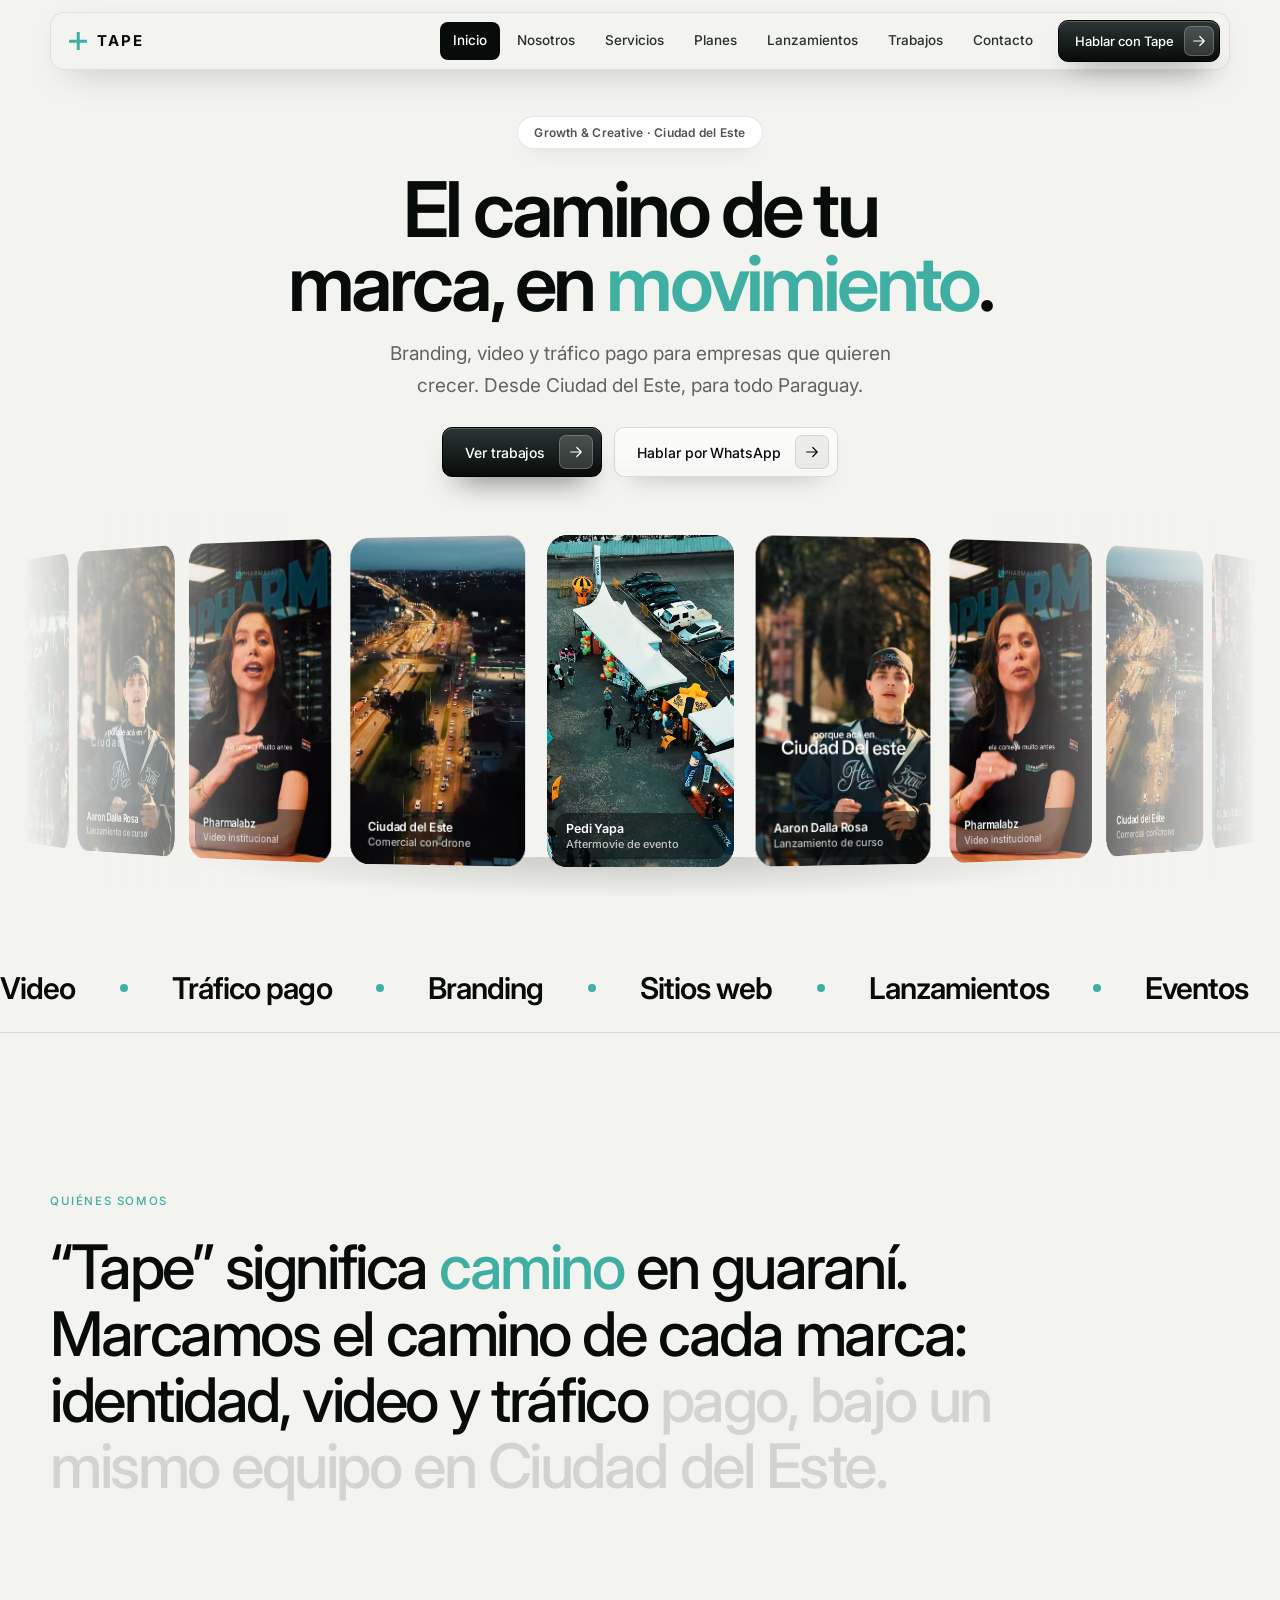
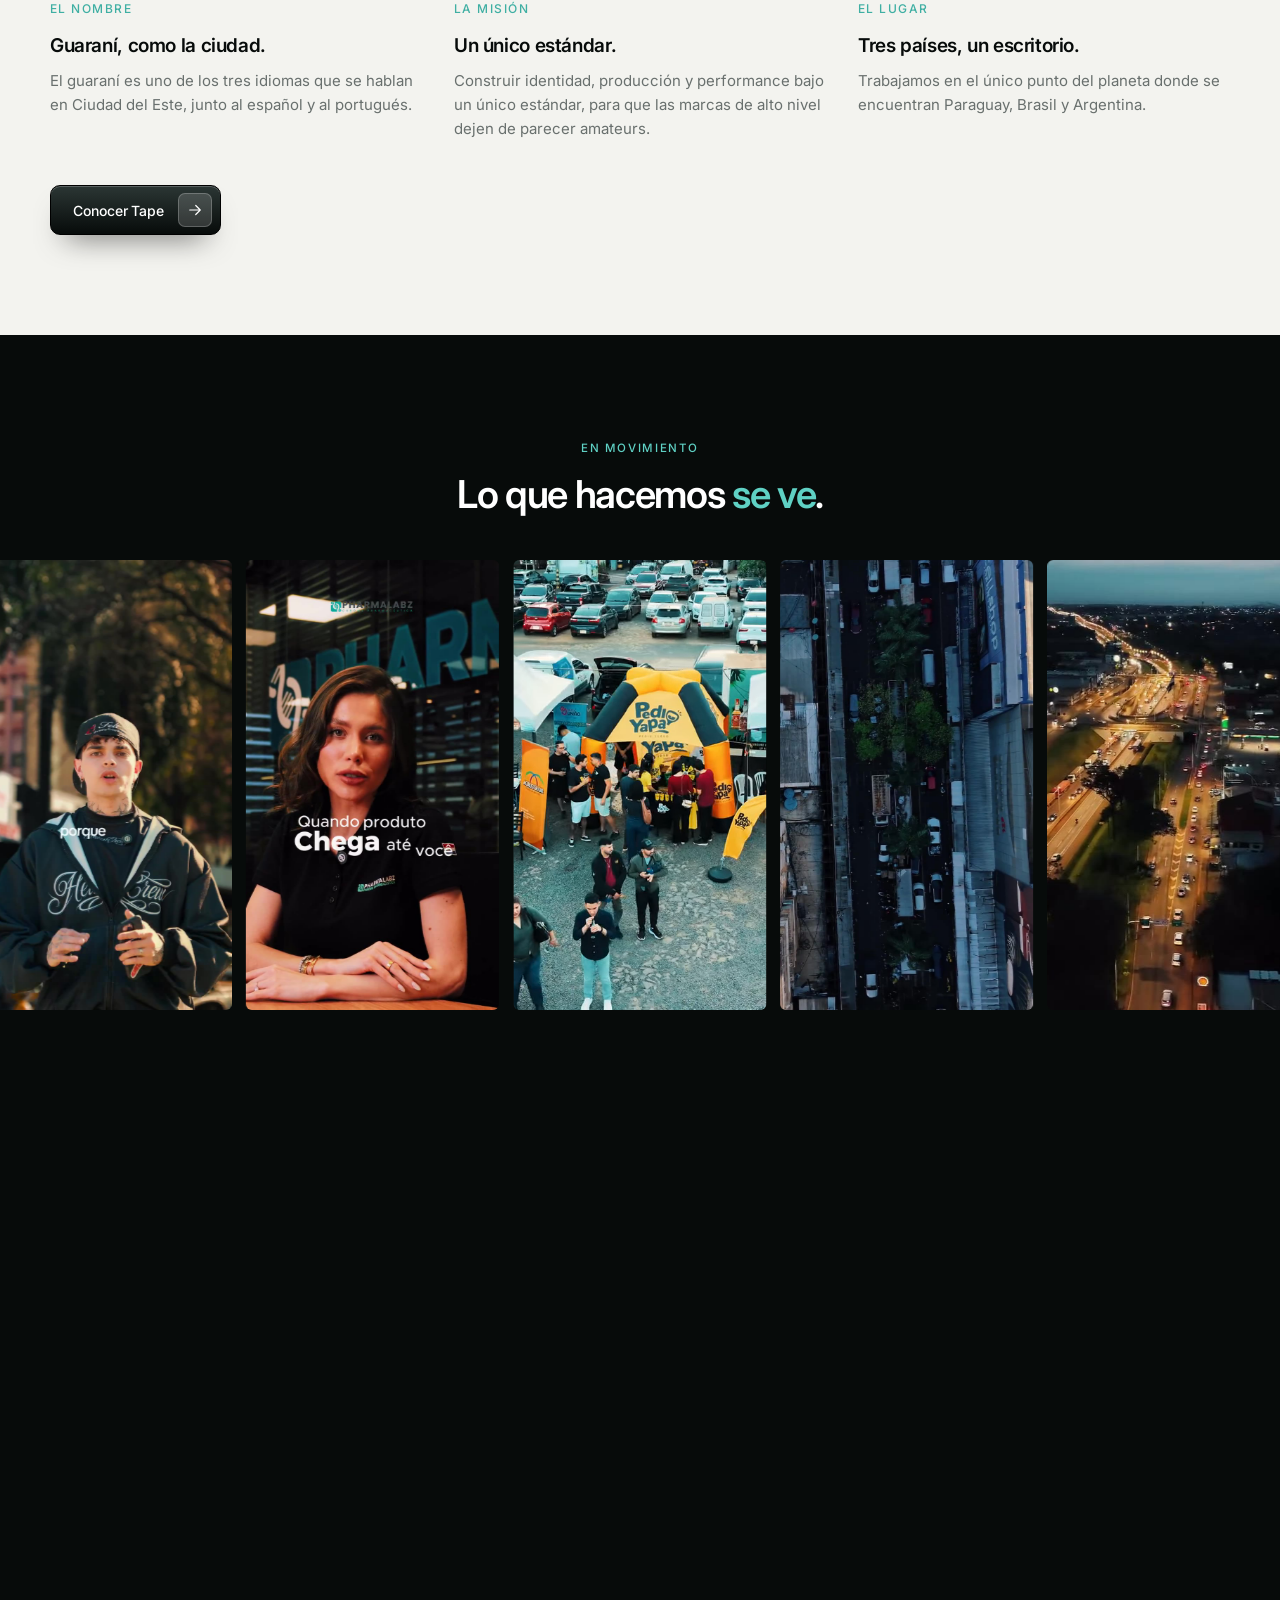
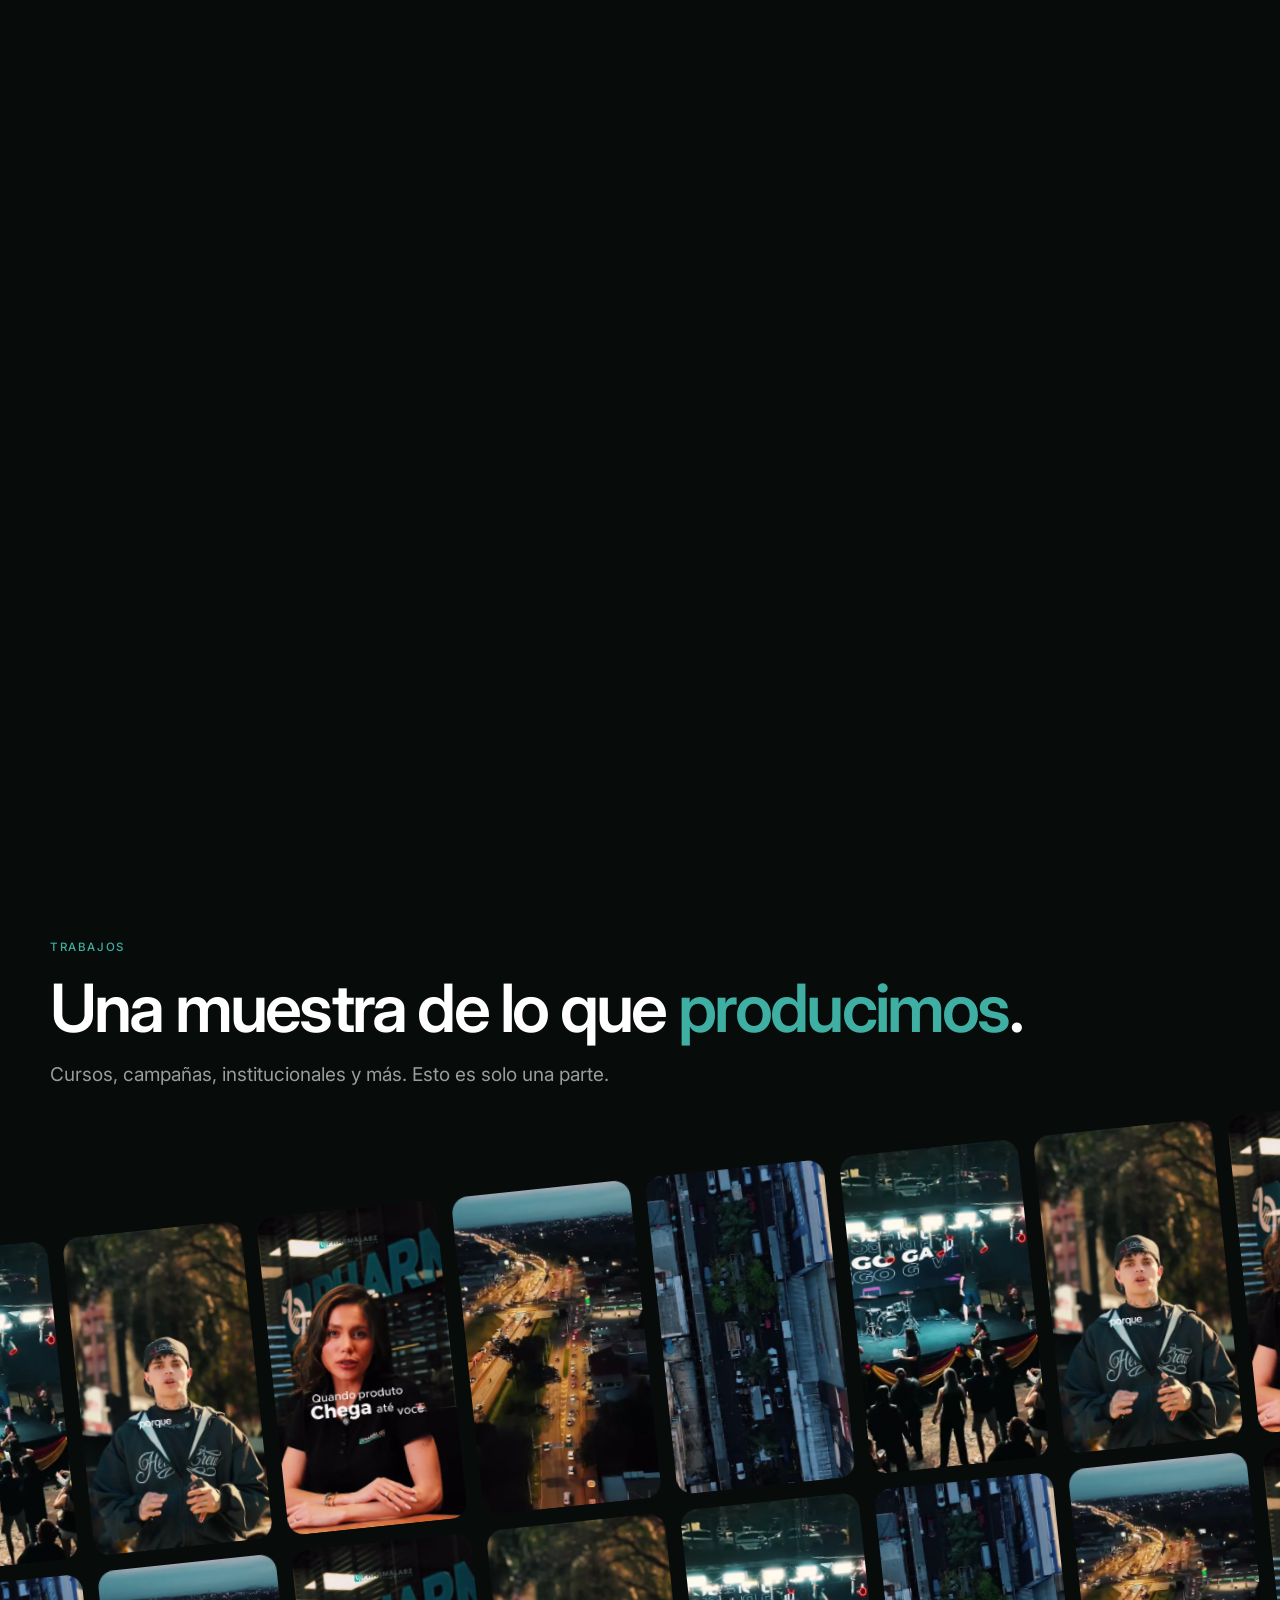
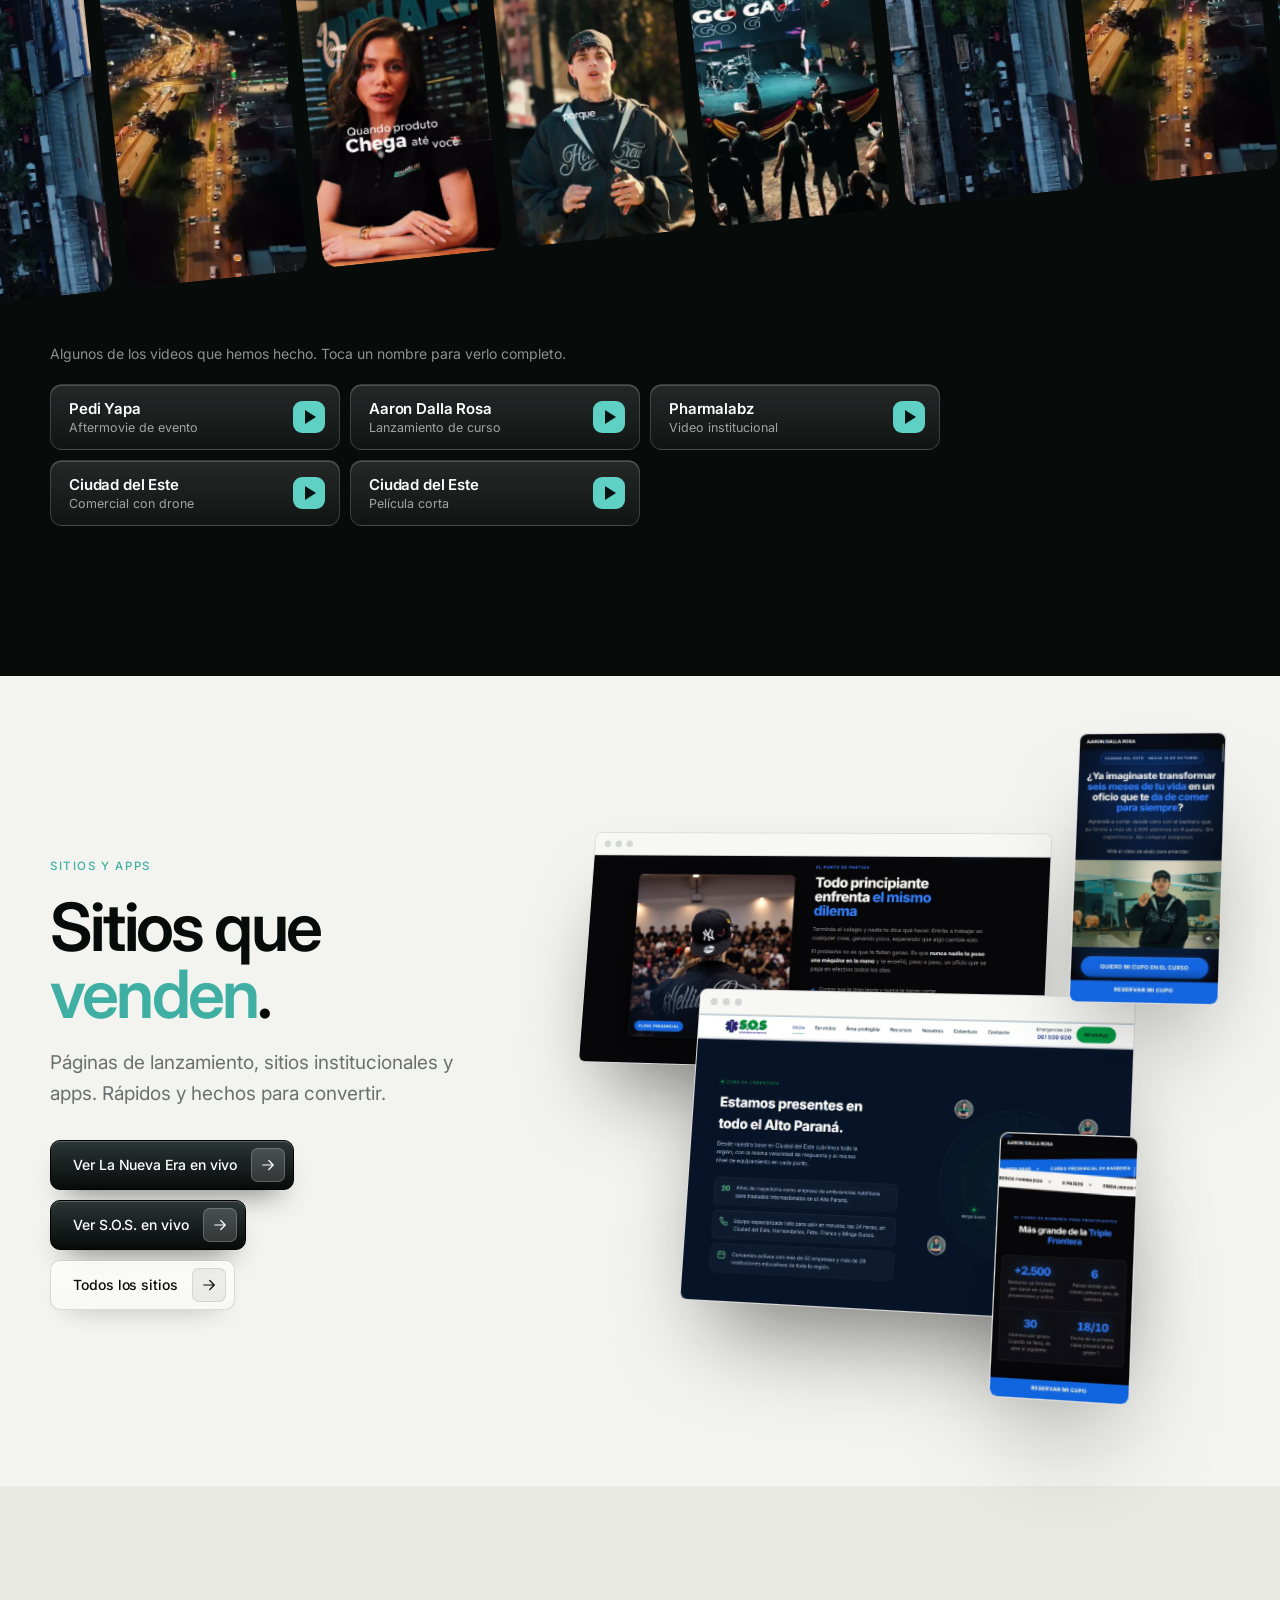
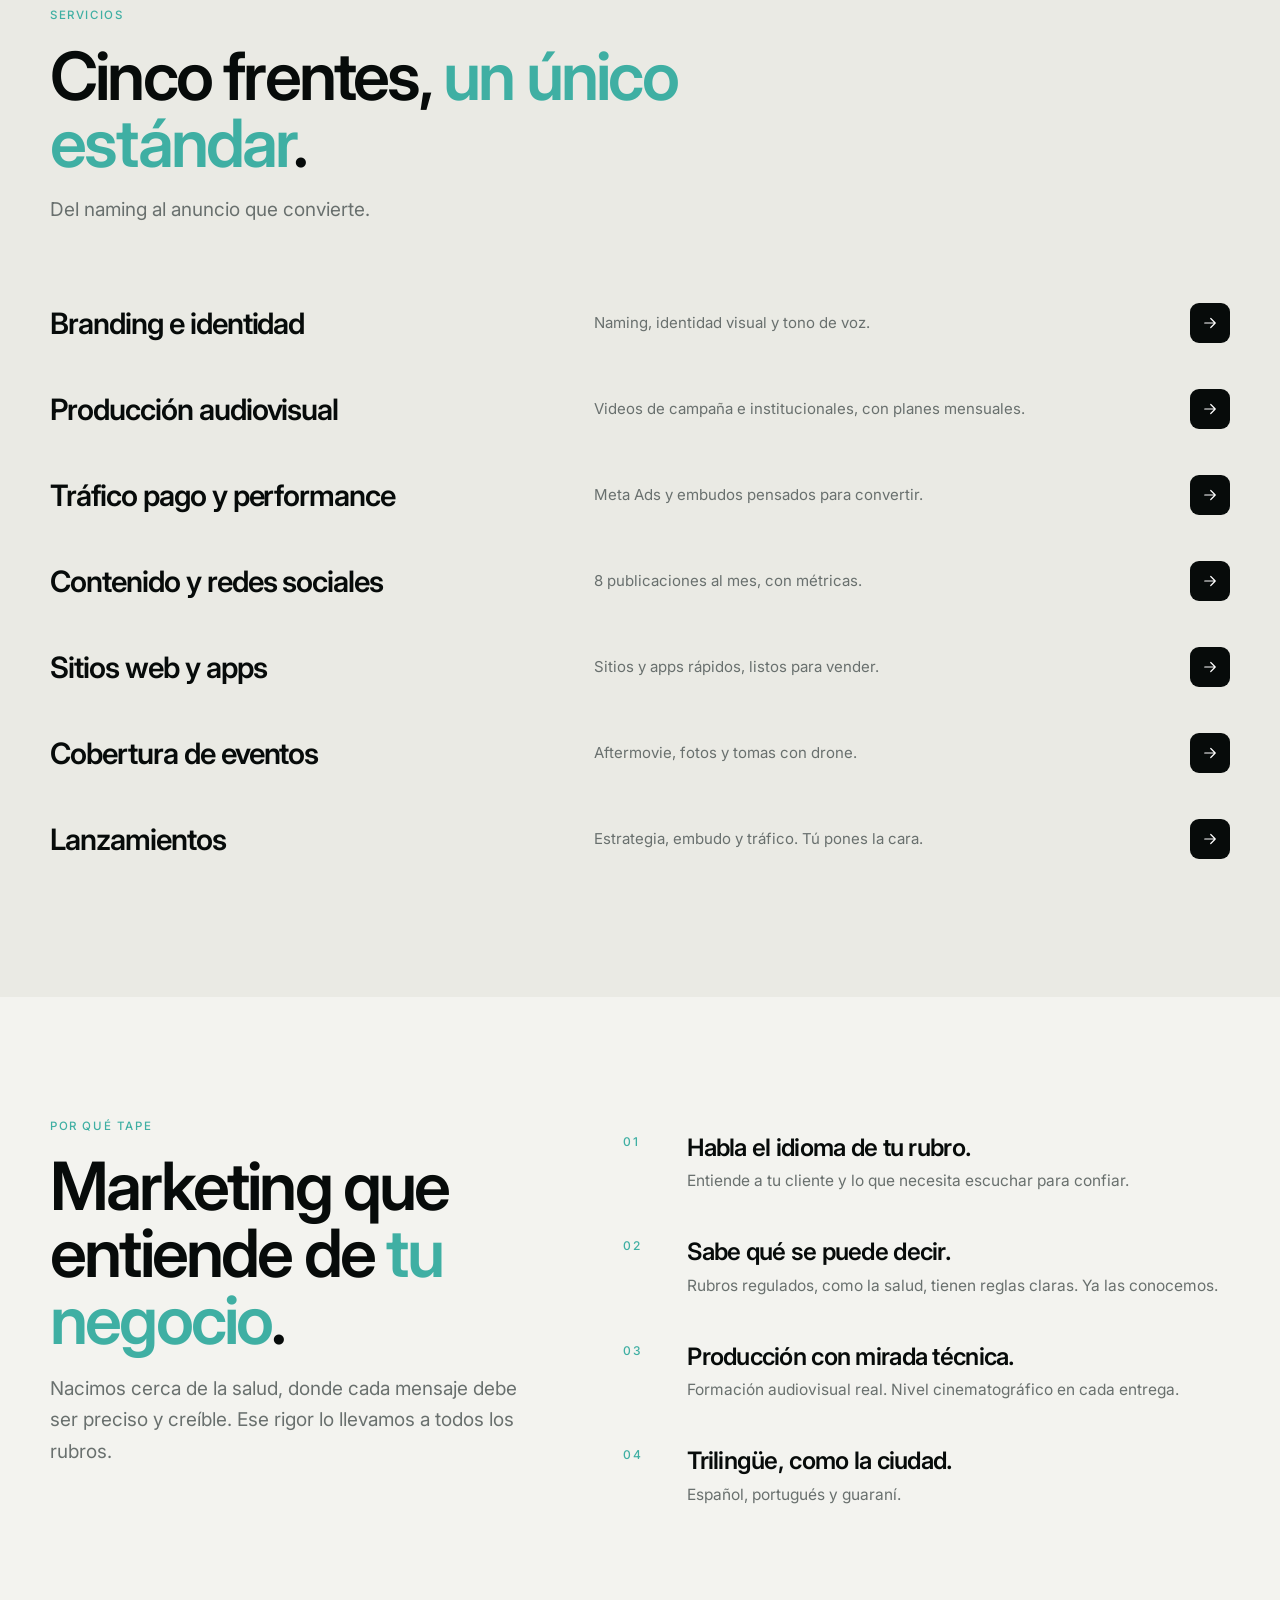
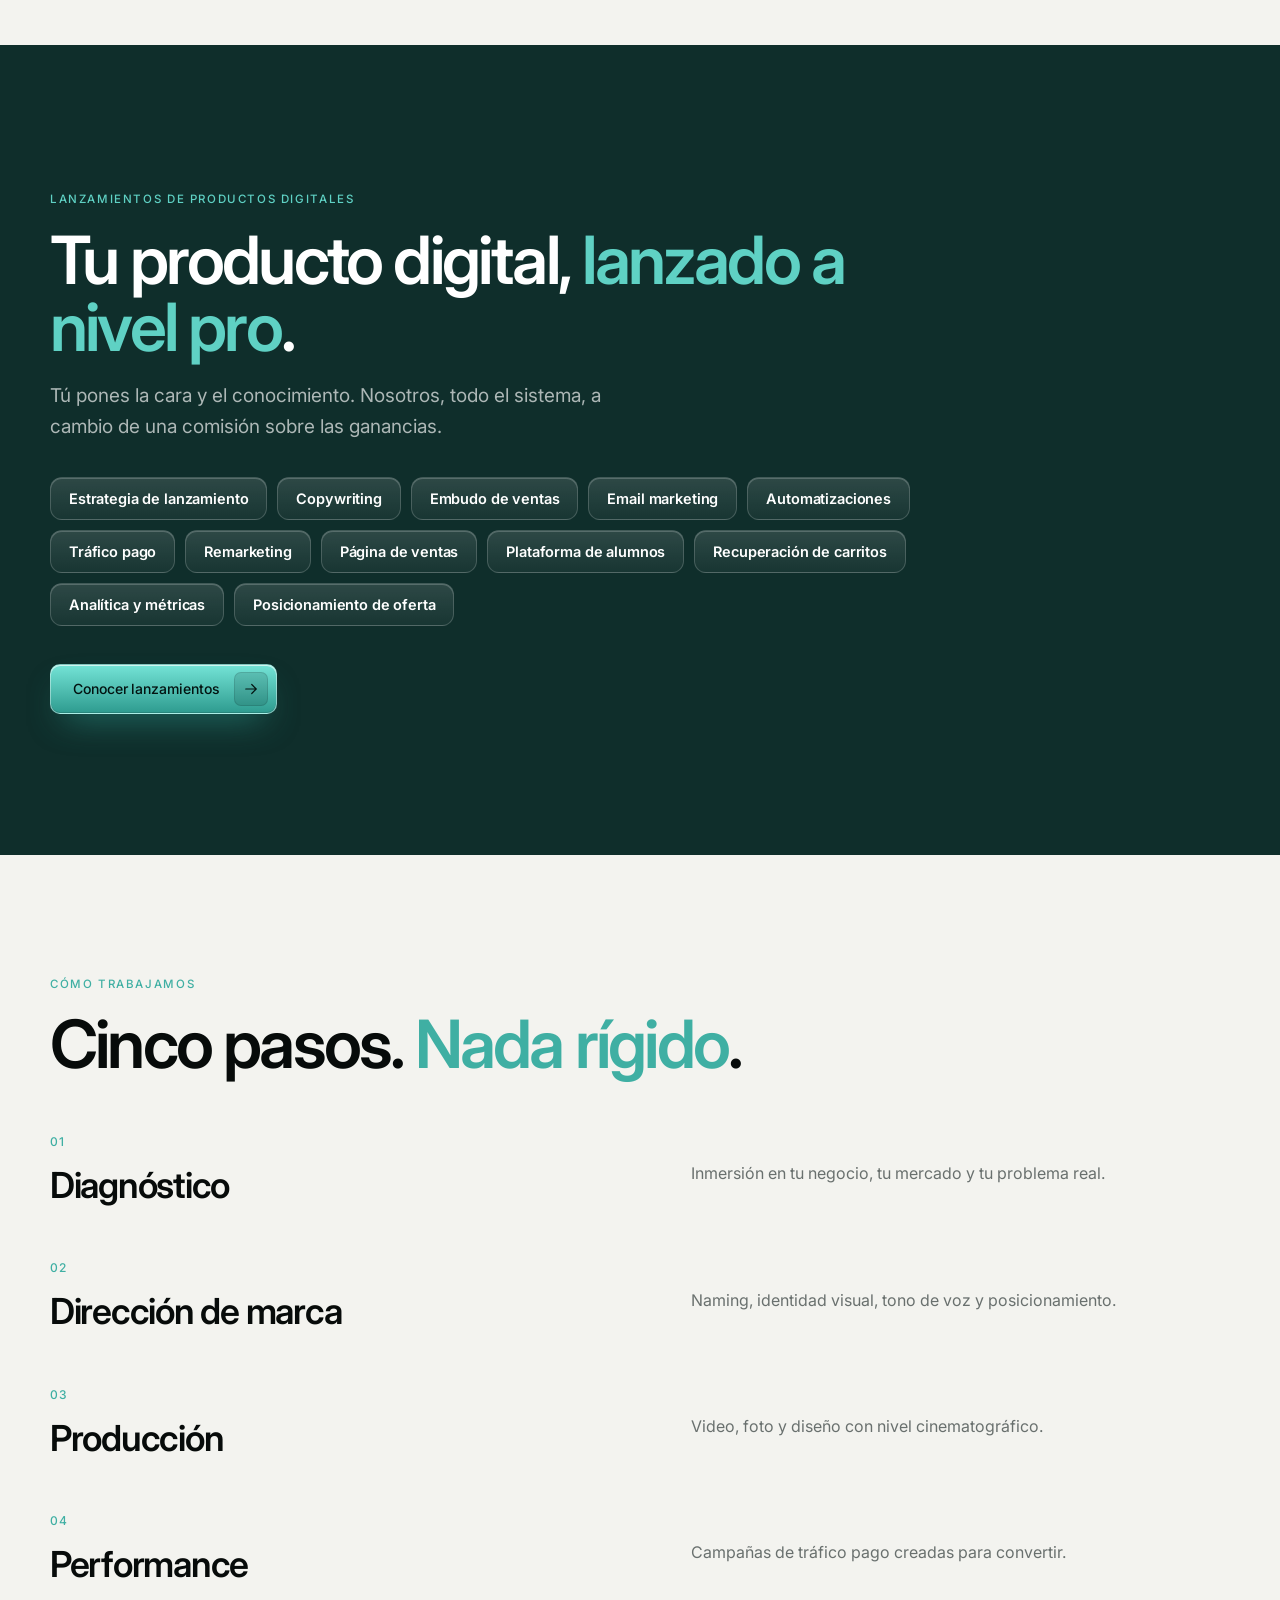
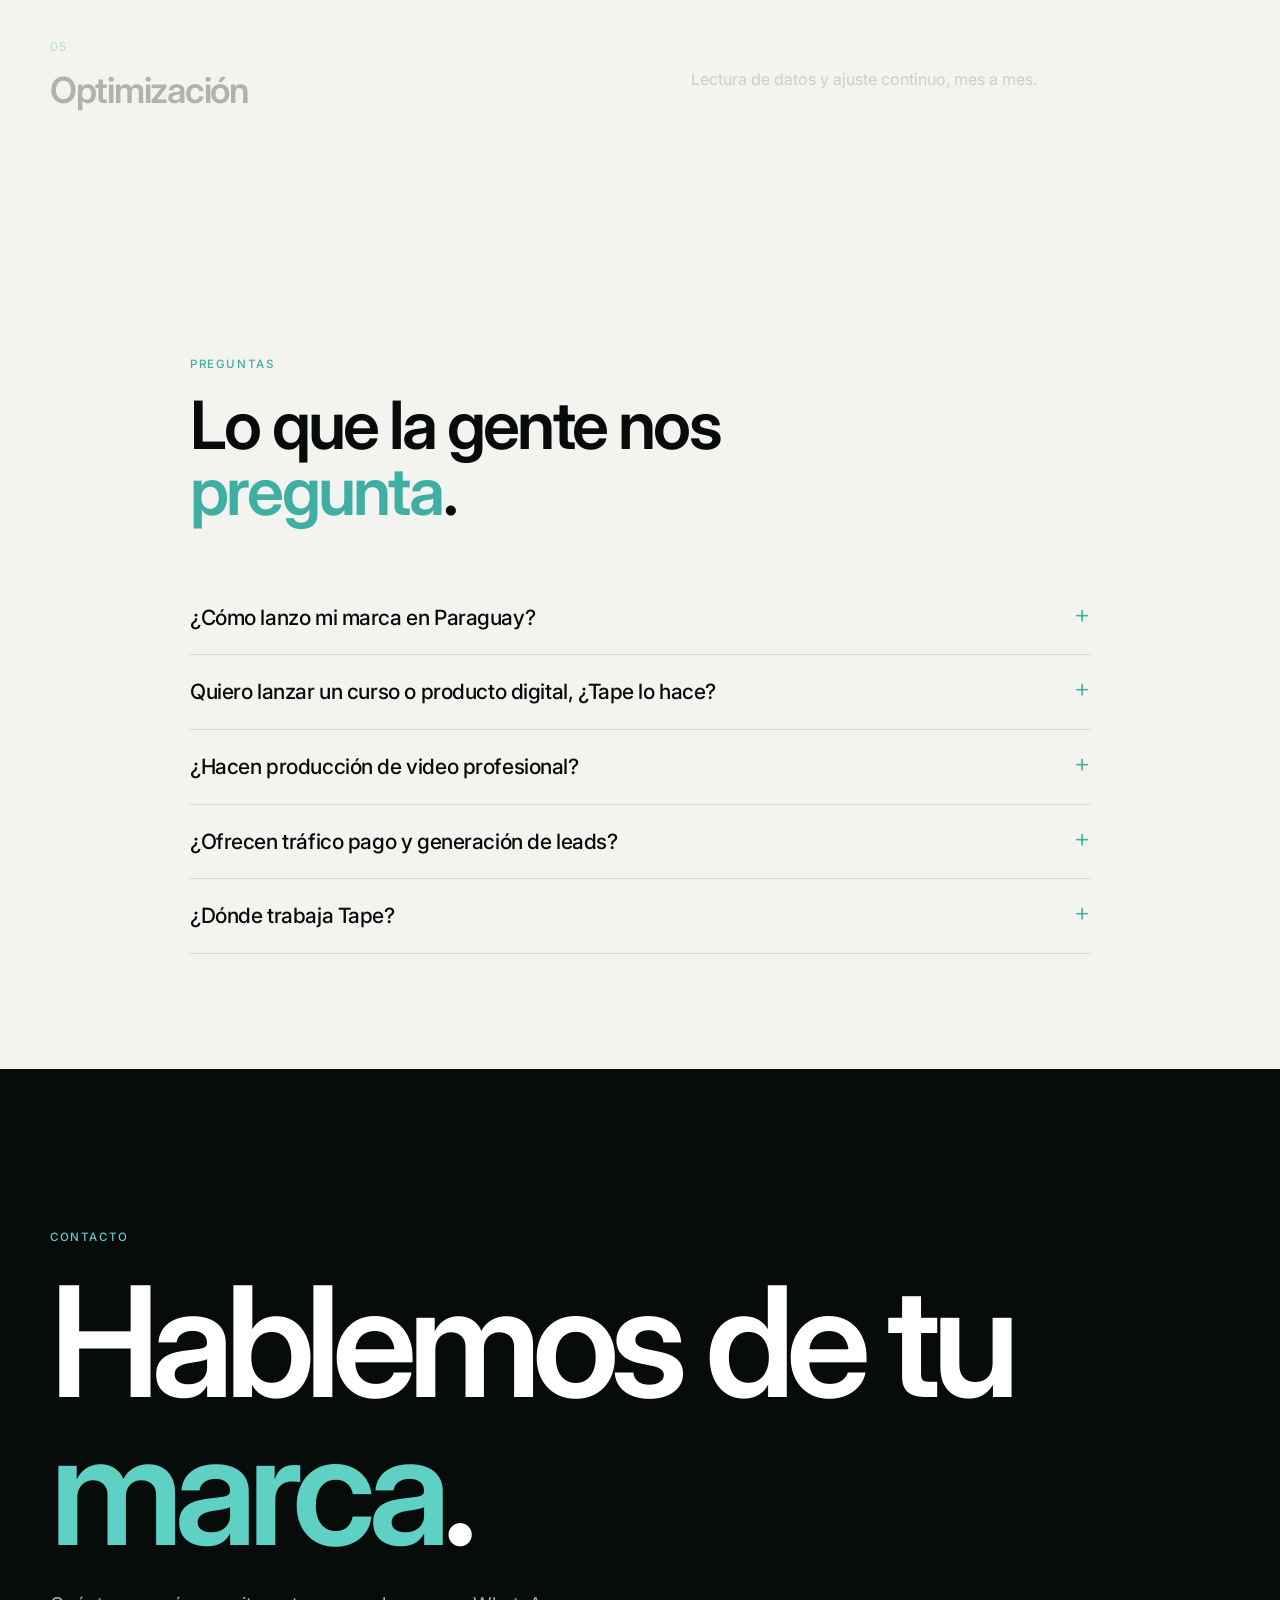
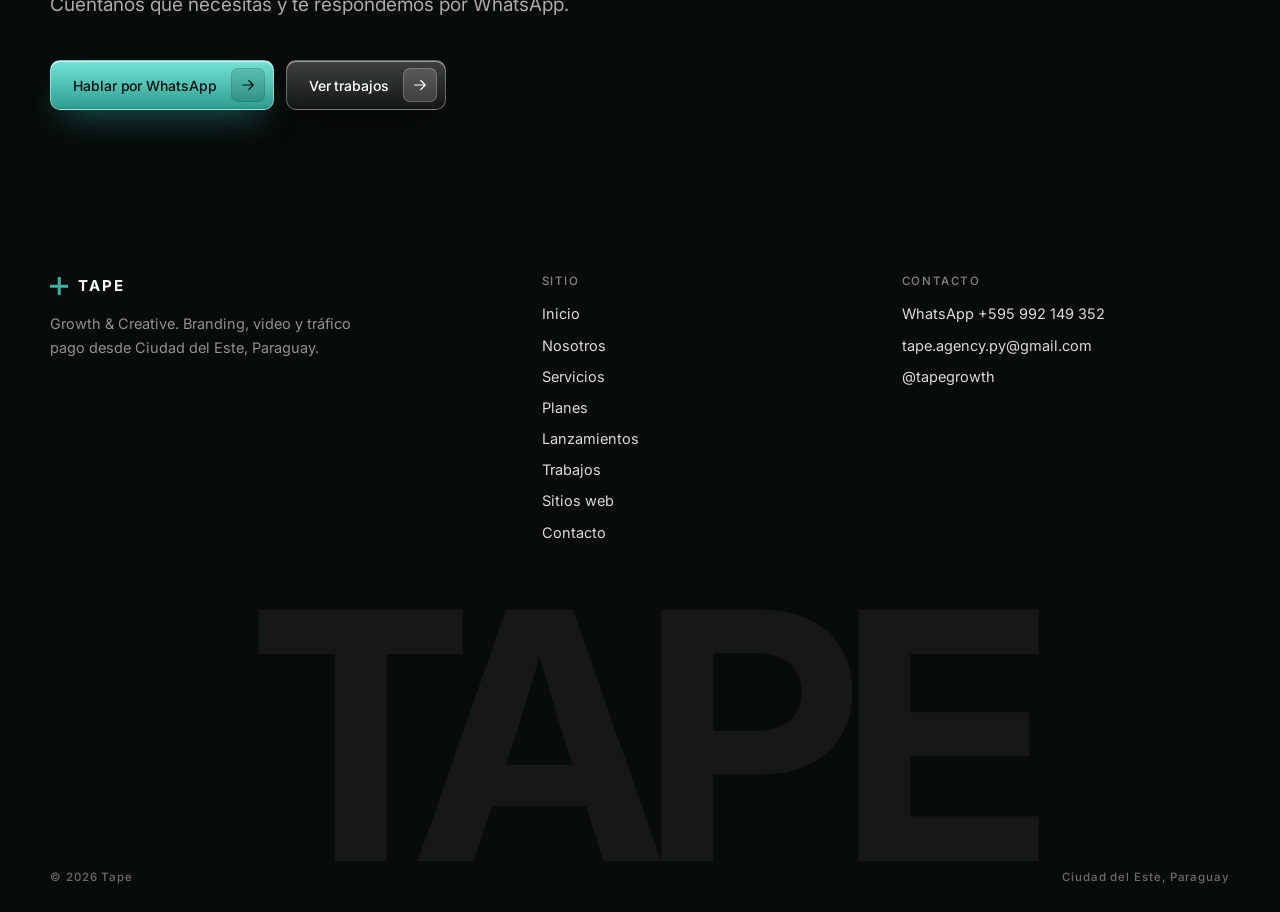
==== commit 1634c2e0: "Replace site videos with Drive set: Pedi Yapa aftermovie, drone commercial, full-length versions; re" ====
--- a/index.html
+++ b/index.html
@@ -9,7 +9,7 @@
 <meta property="og:type" content="website">
 <meta property="og:title" content="Tape | Marca, video y tráfico para empresas que quieren crecer">
 <meta property="og:description" content="Tape es una agencia de Ciudad del Este: branding, video, tráfico pago y lanzamientos..">
-<meta property="og:image" content="https://tapegrowth.agency/media/mafei.jpg">
+<meta property="og:image" content="https://tapegrowth.agency/media/pediyapa.jpg">
 <meta property="og:url" content="https://tapegrowth.agency/">
 <meta name="theme-color" content="#070b0a">
 <link rel="preconnect" href="https://fonts.googleapis.com">
@@ -21,7 +21,7 @@
 <body>
 <div class="pgb"></div><header class="hd"><div class="bar"><a class="logo" href="/"><span class="mk"></span>TAPE</a><nav class="nv"><a class="l on" href="/">Inicio</a><a class="l" href="/nosotros/">Nosotros</a><a class="l" href="/servicios/">Servicios</a><a class="l" href="/planes/">Planes</a><a class="l" href="/lanzamientos/">Lanzamientos</a><a class="l" href="/trabajos/">Trabajos</a><a class="l" href="/contacto/">Contacto</a><a class="gb lt sm" data-wa="Hola, quiero hablar con Tape.">Hablar con Tape<span class="ar"><svg class="ic" viewBox="0 0 24 24"><path d="M5 12h14M13 6l6 6-6 6"/></svg></span></a><button class="mt" aria-label="Menú"><i></i></button></nav></div></header><div class="mm"><div class="pn"><a class="l" href="/">Inicio</a><a class="l" href="/nosotros/">Nosotros</a><a class="l" href="/servicios/">Servicios</a><a class="l" href="/planes/">Planes</a><a class="l" href="/lanzamientos/">Lanzamientos</a><a class="l" href="/trabajos/">Trabajos</a><a class="l" href="/sitios/">Sitios web</a><a class="l" href="/contacto/">Contacto</a><a class="gb te" data-wa="Hola, quiero hablar con Tape.">WhatsApp<span class="ar"><svg class="ic" viewBox="0 0 24 24"><path d="M5 12h14M13 6l6 6-6 6"/></svg></span></a></div></div>
 <main>
-<section class="h2"><div class="wrap in"><span class="rec fadeup" style="--i:0"><span class="lc">Growth &amp; Creative · Ciudad del Este</span></span><h1 class="d1"><span class="ln" style="--i:0"><span>El camino de tu</span></span><span class="ln" style="--i:1"><span>marca, en <em>movimiento</em>.</span></span></h1><p class="lead fadeup" style="--i:1">Branding, video y tráfico pago para empresas que quieren crecer. Desde Ciudad del Este, para todo Paraguay.</p><div class="acts fadeup" style="--i:2"><a class="gb lt" href="/trabajos/">Ver trabajos<span class="ar"><svg class="ic" viewBox="0 0 24 24"><path d="M5 12h14M13 6l6 6-6 6"/></svg></span></a><a class="gb ol" data-wa="Hola, quiero hablar con Tape.">Hablar por WhatsApp<span class="ar"><svg class="ic" viewBox="0 0 24 24"><path d="M5 12h14M13 6l6 6-6 6"/></svg></span></a></div></div><div class="hr" aria-hidden="true"><div class="hrg"><div class="hri"><div class="hrc" style="--i:0" data-k="mafei"><img src="/media/h-mafei.webp" alt="" width="400" height="711" decoding="async"><span class="hrl"><b>Dra. Gabriela Mafei</b><span>Contenido médico</span></span></div><div class="hrc" style="--i:1" data-k="aaron"><img src="/media/h-aaron.webp" alt="" width="400" height="711" decoding="async"><span class="hrl"><b>Aaron Dalla Rosa</b><span>Lanzamiento de curso</span></span></div><div class="hrc" style="--i:2" data-k="pharmalabz"><img src="/media/h-pharmalabz.webp" alt="" width="400" height="711" decoding="async"><span class="hrl"><b>Pharmalabz</b><span>Video institucional</span></span></div><div class="hrc" style="--i:3" data-k="drone"><img src="/media/h-drone.webp" alt="" width="400" height="711" decoding="async"><span class="hrl"><b>Ciudad del Este</b><span>Tomas con drone</span></span></div><div class="hrc" style="--i:4" data-k="cde"><img src="/media/h-cde.webp" alt="" width="400" height="711" decoding="async"><span class="hrl"><b>Ciudad del Este</b><span>Película corta</span></span></div><div class="hrc" style="--i:5" data-k="mafei"><img src="/media/h-mafei.webp" alt="" width="400" height="711" decoding="async"><span class="hrl"><b>Dra. Gabriela Mafei</b><span>Contenido médico</span></span></div><div class="hrc" style="--i:6" data-k="aaron"><img src="/media/h-aaron.webp" alt="" width="400" height="711" decoding="async"><span class="hrl"><b>Aaron Dalla Rosa</b><span>Lanzamiento de curso</span></span></div><div class="hrc" style="--i:7" data-k="pharmalabz"><img src="/media/h-pharmalabz.webp" alt="" width="400" height="711" decoding="async"><span class="hrl"><b>Pharmalabz</b><span>Video institucional</span></span></div><div class="hrc" style="--i:8" data-k="drone"><img src="/media/h-drone.webp" alt="" width="400" height="711" decoding="async"><span class="hrl"><b>Ciudad del Este</b><span>Tomas con drone</span></span></div><div class="hrc" style="--i:9" data-k="cde"><img src="/media/h-cde.webp" alt="" width="400" height="711" decoding="async"><span class="hrl"><b>Ciudad del Este</b><span>Película corta</span></span></div><div class="hrc" style="--i:10" data-k="mafei"><img src="/media/h-mafei.webp" alt="" width="400" height="711" decoding="async"><span class="hrl"><b>Dra. Gabriela Mafei</b><span>Contenido médico</span></span></div><div class="hrc" style="--i:11" data-k="aaron"><img src="/media/h-aaron.webp" alt="" width="400" height="711" decoding="async"><span class="hrl"><b>Aaron Dalla Rosa</b><span>Lanzamiento de curso</span></span></div><div class="hrc" style="--i:12" data-k="pharmalabz"><img src="/media/h-pharmalabz.webp" alt="" width="400" height="711" decoding="async"><span class="hrl"><b>Pharmalabz</b><span>Video institucional</span></span></div><div class="hrc" style="--i:13" data-k="drone"><img src="/media/h-drone.webp" alt="" width="400" height="711" decoding="async"><span class="hrl"><b>Ciudad del Este</b><span>Tomas con drone</span></span></div><div class="hrc" style="--i:14" data-k="cde"><img src="/media/h-cde.webp" alt="" width="400" height="711" decoding="async"><span class="hrl"><b>Ciudad del Este</b><span>Película corta</span></span></div><div class="hrc" style="--i:15" data-k="mafei"><img src="/media/h-mafei.webp" alt="" width="400" height="711" decoding="async"><span class="hrl"><b>Dra. Gabriela Mafei</b><span>Contenido médico</span></span></div><div class="hrc" style="--i:16" data-k="aaron"><img src="/media/h-aaron.webp" alt="" width="400" height="711" decoding="async"><span class="hrl"><b>Aaron Dalla Rosa</b><span>Lanzamiento de curso</span></span></div><div class="hrc" style="--i:17" data-k="pharmalabz"><img src="/media/h-pharmalabz.webp" alt="" width="400" height="711" decoding="async"><span class="hrl"><b>Pharmalabz</b><span>Video institucional</span></span></div><div class="hrc" style="--i:18" data-k="drone"><img src="/media/h-drone.webp" alt="" width="400" height="711" decoding="async"><span class="hrl"><b>Ciudad del Este</b><span>Tomas con drone</span></span></div><div class="hrc" style="--i:19" data-k="cde"><img src="/media/h-cde.webp" alt="" width="400" height="711" decoding="async"><span class="hrl"><b>Ciudad del Este</b><span>Película corta</span></span></div><div class="hrc" style="--i:20" data-k="mafei"><img src="/media/h-mafei.webp" alt="" width="400" height="711" decoding="async"><span class="hrl"><b>Dra. Gabriela Mafei</b><span>Contenido médico</span></span></div><div class="hrc" style="--i:21" data-k="aaron"><img src="/media/h-aaron.webp" alt="" width="400" height="711" decoding="async"><span class="hrl"><b>Aaron Dalla Rosa</b><span>Lanzamiento de curso</span></span></div><div class="hrc" style="--i:22" data-k="pharmalabz"><img src="/media/h-pharmalabz.webp" alt="" width="400" height="711" decoding="async"><span class="hrl"><b>Pharmalabz</b><span>Video institucional</span></span></div><div class="hrc" style="--i:23" data-k="drone"><img src="/media/h-drone.webp" alt="" width="400" height="711" decoding="async"><span class="hrl"><b>Ciudad del Este</b><span>Tomas con drone</span></span></div></div></div><div class="hrs"></div></div></section><div class="mq" aria-hidden="true"><div class="wr"><div class="t"><span>Video</span><b></b><span>Tráfico pago</span><b></b><span>Branding</span><b></b><span>Sitios web</span><b></b><span>Lanzamientos</span><b></b><span>Eventos</span><b></b></div><div class="t"><span>Video</span><b></b><span>Tráfico pago</span><b></b><span>Branding</span><b></b><span>Sitios web</span><b></b><span>Lanzamientos</span><b></b><span>Eventos</span><b></b></div></div></div><section class="mf"><div class="wrap"><span class="tg rv">Quiénes somos</span><p class="words" data-words>“Tape” significa <em>camino</em> en guaraní. Marcamos el camino de cada marca: identidad, video y tráfico pago, bajo un mismo equipo en Ciudad del Este.</p><div class="trio"><div class="rv"><span class="num">EL NOMBRE</span><h3>Guaraní, como la ciudad.</h3><p>El guaraní es uno de los tres idiomas que se hablan en Ciudad del Este, junto al español y al portugués.</p></div><div class="rv"><span class="num">LA MISIÓN</span><h3>Un único estándar.</h3><p>Construir identidad, producción y performance bajo un único estándar, para que las marcas de alto nivel dejen de parecer amateurs.</p></div><div class="rv"><span class="num">EL LUGAR</span><h3>Tres países, un escritorio.</h3><p>Trabajamos en el único punto del planeta donde se encuentran Paraguay, Brasil y Argentina.</p></div></div><div style="margin-top:44px" class="rv"><a class="gb lt" href="/nosotros/">Conocer Tape<span class="ar"><svg class="ic" viewBox="0 0 24 24"><path d="M5 12h14M13 6l6 6-6 6"/></svg></span></a></div></div></section><section class="xv dk"><div class="st"><div class="xh"><span class="tg">En movimiento</span><div class="d3">Lo que hacemos <em>se ve</em>.</div></div><div class="xs"><img src="/media/aaron.jpg" alt=""></div><div class="xs"><img src="/media/pharmalabz.jpg" alt=""></div><div class="xc ct" data-t="Dra. Gabriela Mafei | Contenido médico" data-s="/media/mafei.mp4" data-p="/media/mafei.jpg"><img class="bgp" src="/media/mafei.jpg" alt=""><video muted loop playsinline preload="none" poster="/media/mafei.jpg" data-src="/media/mafei.mp4"></video></div><div class="xs"><img src="/media/cde.jpg" alt=""></div><div class="xs"><img src="/media/drone.jpg" alt=""></div><div class="xo"><div class="wrap"><div><span class="mono" style="color:var(--teal-b)">Dra. Gabriela Mafei</span><div class="d2" style="margin-top:10px">Contenido que <em>se siente</em>.</div></div><a class="gb te" href="/trabajos/">Ver trabajos<span class="ar"><svg class="ic" viewBox="0 0 24 24"><path d="M5 12h14M13 6l6 6-6 6"/></svg></span></a></div></div></div></section><section class="db"><div class="wrap"><div class="head"><div><span class="tg rv">Trabajos</span><div class="d2 rv" style="margin-top:16px">Una muestra de lo que <em>producimos</em>.</div><p class="lead rv" style="margin-top:18px;max-width:560px;color:rgba(255,255,255,.6)">Cursos, campañas, institucionales y más. Esto es solo una parte.</p></div></div></div><div class="dg" aria-hidden="true"><div class="dr l"><div class="dm"><div class="dt" data-k="mafei"><img src="/media/h-mafei.webp" alt="" width="400" height="711" loading="lazy" decoding="async"></div><div class="dt" data-k="aaron"><img src="/media/h-aaron.webp" alt="" width="400" height="711" loading="lazy" decoding="async"></div><div class="dt" data-k="pharmalabz"><img src="/media/h-pharmalabz.webp" alt="" width="400" height="711" loading="lazy" decoding="async"></div><div class="dt" data-k="drone"><img src="/media/h-drone.webp" alt="" width="400" height="711" loading="lazy" decoding="async"></div><div class="dt" data-k="cde"><img src="/media/h-cde.webp" alt="" width="400" height="711" loading="lazy" decoding="async"></div><div class="dt" data-k="mafei"><img src="/media/h-mafei.webp" alt="" width="400" height="711" loading="lazy" decoding="async"></div><div class="dt" data-k="aaron"><img src="/media/h-aaron.webp" alt="" width="400" height="711" loading="lazy" decoding="async"></div><div class="dt" data-k="pharmalabz"><img src="/media/h-pharmalabz.webp" alt="" width="400" height="711" loading="lazy" decoding="async"></div><div class="dt" data-k="drone"><img src="/media/h-drone.webp" alt="" width="400" height="711" loading="lazy" decoding="async"></div><div class="dt" data-k="cde"><img src="/media/h-cde.webp" alt="" width="400" height="711" loading="lazy" decoding="async"></div><div class="dt" data-k="mafei"><img src="/media/h-mafei.webp" alt="" width="400" height="711" loading="lazy" decoding="async"></div><div class="dt" data-k="aaron"><img src="/media/h-aaron.webp" alt="" width="400" height="711" loading="lazy" decoding="async"></div><div class="dt" data-k="pharmalabz"><img src="/media/h-pharmalabz.webp" alt="" width="400" height="711" loading="lazy" decoding="async"></div><div class="dt" data-k="drone"><img src="/media/h-drone.webp" alt="" width="400" height="711" loading="lazy" decoding="async"></div><div class="dt" data-k="cde"><img src="/media/h-cde.webp" alt="" width="400" height="711" loading="lazy" decoding="async"></div></div></div><div class="dr r"><div class="dm"><div class="dt" data-k="cde"><img src="/media/h-cde.webp" alt="" width="400" height="711" loading="lazy" decoding="async"></div><div class="dt" data-k="drone"><img src="/media/h-drone.webp" alt="" width="400" height="711" loading="lazy" decoding="async"></div><div class="dt" data-k="pharmalabz"><img src="/media/h-pharmalabz.webp" alt="" width="400" height="711" loading="lazy" decoding="async"></div><div class="dt" data-k="aaron"><img src="/media/h-aaron.webp" alt="" width="400" height="711" loading="lazy" decoding="async"></div><div class="dt" data-k="mafei"><img src="/media/h-mafei.webp" alt="" width="400" height="711" loading="lazy" decoding="async"></div><div class="dt" data-k="cde"><img src="/media/h-cde.webp" alt="" width="400" height="711" loading="lazy" decoding="async"></div><div class="dt" data-k="drone"><img src="/media/h-drone.webp" alt="" width="400" height="711" loading="lazy" decoding="async"></div><div class="dt" data-k="pharmalabz"><img src="/media/h-pharmalabz.webp" alt="" width="400" height="711" loading="lazy" decoding="async"></div><div class="dt" data-k="aaron"><img src="/media/h-aaron.webp" alt="" width="400" height="711" loading="lazy" decoding="async"></div><div class="dt" data-k="mafei"><img src="/media/h-mafei.webp" alt="" width="400" height="711" loading="lazy" decoding="async"></div><div class="dt" data-k="cde"><img src="/media/h-cde.webp" alt="" width="400" height="711" loading="lazy" decoding="async"></div><div class="dt" data-k="drone"><img src="/media/h-drone.webp" alt="" width="400" height="711" loading="lazy" decoding="async"></div><div class="dt" data-k="pharmalabz"><img src="/media/h-pharmalabz.webp" alt="" width="400" height="711" loading="lazy" decoding="async"></div><div class="dt" data-k="aaron"><img src="/media/h-aaron.webp" alt="" width="400" height="711" loading="lazy" decoding="async"></div><div class="dt" data-k="mafei"><img src="/media/h-mafei.webp" alt="" width="400" height="711" loading="lazy" decoding="async"></div></div></div></div><div class="wrap"><p class="dn">Algunos de los videos que hemos hecho. Toca un nombre para verlo completo.</p><div class="nl"><button class="vl" data-t="Dra. Gabriela Mafei | Contenido médico" data-s="/media/mafei.mp4" data-p="/media/mafei.jpg"><span><b>Dra. Gabriela Mafei</b><i>Contenido médico</i></span><em class="pp"></em></button><button class="vl" data-t="Aaron Dalla Rosa | Lanzamiento de curso" data-s="/media/aaron.mp4" data-p="/media/aaron.jpg"><span><b>Aaron Dalla Rosa</b><i>Lanzamiento de curso</i></span><em class="pp"></em></button><button class="vl" data-t="Pharmalabz | Video institucional" data-s="/media/pharmalabz.mp4" data-p="/media/pharmalabz.jpg"><span><b>Pharmalabz</b><i>Video institucional</i></span><em class="pp"></em></button><button class="vl" data-t="Ciudad del Este | Tomas con drone" data-s="/media/drone.mp4" data-p="/media/drone.jpg"><span><b>Ciudad del Este</b><i>Tomas con drone</i></span><em class="pp"></em></button><button class="vl" data-t="Ciudad del Este | Película corta" data-s="/media/cde.mp4" data-p="/media/cde.jpg"><span><b>Ciudad del Este</b><i>Película corta</i></span><em class="pp"></em></button></div></div></section><section class="sec w3"><div class="wrap g"><div><span class="tg rv">Sitios y apps</span><h2 class="d2 rv" style="margin-top:16px">Sitios que <em>venden</em>.</h2><p class="lead rv" style="margin-top:20px">Páginas de lanzamiento, sitios institucionales y apps. Rápidos y hechos para convertir.</p><div class="acts rv"><a class="gb lt" href="https://www.nuevaeraacademy.site" target="_blank" rel="noopener">Ver La Nueva Era en vivo<span class="ar"><svg class="ic" viewBox="0 0 24 24"><path d="M5 12h14M13 6l6 6-6 6"/></svg></span></a><a class="gb lt" href="https://siteoficial-wine.vercel.app/index.html" target="_blank" rel="noopener">Ver S.O.S. en vivo<span class="ar"><svg class="ic" viewBox="0 0 24 24"><path d="M5 12h14M13 6l6 6-6 6"/></svg></span></a><a class="gb ol" href="/sitios/">Todos los sitios<span class="ar"><svg class="ic" viewBox="0 0 24 24"><path d="M5 12h14M13 6l6 6-6 6"/></svg></span></a></div></div><div class="stage"><div class="scene"><div class="lay l1"><div class="bar"><i></i><i></i><i></i></div><img src="/media/aron-desk-1.webp" alt="Sitio La Nueva Era"></div><div class="lay l2"><div class="bar"><i></i><i></i><i></i></div><img src="/media/sos-desk.webp" alt="Sitio S.O.S. Emergencias Médicas"></div><div class="lay l3"><img src="/media/aron-mob-1.webp" alt=""></div><div class="lay l4"><img src="/media/aron-mob-2.webp" alt=""></div></div></div></div></section><section class="sec alt"><div class="wrap"><div class="sh"><span class="tg rv">Servicios</span><h2 class="d2 rv">Cinco frentes, <em>un único estándar</em>.</h2><p class="lead rv">Del naming al anuncio que convierte.</p></div><div class="sv"><a class="rv" data-wa="Hola, quiero hablar sobre branding para mi marca." aria-label="Escribir: Branding e identidad"><h3>Branding e identidad</h3><p>Naming, identidad visual y tono de voz.</p><span class="go"><svg class="ic" viewBox="0 0 24 24"><path d="M5 12h14M13 6l6 6-6 6"/></svg></span></a><a class="rv" href="/planes/#audiovisual" aria-label="Ver planes: Producción audiovisual"><h3>Producción audiovisual</h3><p>Videos de campaña e institucionales, con planes mensuales.</p><span class="go"><svg class="ic" viewBox="0 0 24 24"><path d="M5 12h14M13 6l6 6-6 6"/></svg></span></a><a class="rv" href="/planes/#complementos" aria-label="Ver planes: Tráfico pago y performance"><h3>Tráfico pago y performance</h3><p>Meta Ads y embudos pensados para convertir.</p><span class="go"><svg class="ic" viewBox="0 0 24 24"><path d="M5 12h14M13 6l6 6-6 6"/></svg></span></a><a class="rv" href="/planes/#complementos" aria-label="Ver planes: Contenido y redes sociales"><h3>Contenido y redes sociales</h3><p>8 publicaciones al mes, con métricas.</p><span class="go"><svg class="ic" viewBox="0 0 24 24"><path d="M5 12h14M13 6l6 6-6 6"/></svg></span></a><a class="rv" href="/sitios/" aria-label="Ver sitios: Sitios web y apps"><h3>Sitios web y apps</h3><p>Sitios y apps rápidos, listos para vender.</p><span class="go"><svg class="ic" viewBox="0 0 24 24"><path d="M5 12h14M13 6l6 6-6 6"/></svg></span></a><a class="rv" href="/planes/#eventos" aria-label="Ver planes: Cobertura de eventos"><h3>Cobertura de eventos</h3><p>Aftermovie, fotos y tomas con drone.</p><span class="go"><svg class="ic" viewBox="0 0 24 24"><path d="M5 12h14M13 6l6 6-6 6"/></svg></span></a><a class="rv" href="/lanzamientos/" aria-label="Ver más: Lanzamientos"><h3>Lanzamientos</h3><p>Estrategia, embudo y tráfico. Tú pones la cara.</p><span class="go"><svg class="ic" viewBox="0 0 24 24"><path d="M5 12h14M13 6l6 6-6 6"/></svg></span></a></div></div></section><section class="sec why"><div class="wrap g"><div class="stk"><span class="tg rv">Por qué Tape</span><h2 class="d2 rv" style="margin-top:16px">Marketing que entiende de <em>tu negocio</em>.</h2><p class="lead rv" style="margin-top:20px">Nacimos cerca de la salud, donde cada mensaje debe ser preciso y creíble. Ese rigor lo llevamos a todos los rubros.</p></div><div><div class="it rv"><span class="num">01</span><div><h3>Habla el idioma de tu rubro.</h3><p>Entiende a tu cliente y lo que necesita escuchar para confiar.</p></div></div><div class="it rv"><span class="num">02</span><div><h3>Sabe qué se puede decir.</h3><p>Rubros regulados, como la salud, tienen reglas claras. Ya las conocemos.</p></div></div><div class="it rv"><span class="num">03</span><div><h3>Producción con mirada técnica.</h3><p>Formación audiovisual real. Nivel cinematográfico en cada entrega.</p></div></div><div class="it rv"><span class="num">04</span><div><h3>Trilingüe, como la ciudad.</h3><p>Español, portugués y guaraní.</p></div></div></div></div></section><section class="lz"><div class="wrap"><span class="tg rv">Lanzamientos de productos digitales</span><h2 class="d2 rv" style="margin:16px 0 20px;max-width:860px">Tu producto digital, <em>lanzado a nivel pro</em>.</h2><p class="lead rv" style="max-width:560px">Tú pones la cara y el conocimiento. Nosotros, todo el sistema, a cambio de una comisión sobre las ganancias.</p><div class="chs rv"><span>Estrategia de lanzamiento</span><span>Copywriting</span><span>Embudo de ventas</span><span>Email marketing</span><span>Automatizaciones</span><span>Tráfico pago</span><span>Remarketing</span><span>Página de ventas</span><span>Plataforma de alumnos</span><span>Recuperación de carritos</span><span>Analítica y métricas</span><span>Posicionamiento de oferta</span></div><a class="gb te" href="/lanzamientos/">Conocer lanzamientos<span class="ar"><svg class="ic" viewBox="0 0 24 24"><path d="M5 12h14M13 6l6 6-6 6"/></svg></span></a></div></section><section class="sec"><div class="wrap"><div class="sh"><span class="tg rv">Cómo trabajamos</span><h2 class="d2 rv">Cinco pasos. <em>Nada rígido</em>.</h2></div><div class="tlw"><div class="it"><span class="num">01</span><h3>Diagnóstico</h3><p>Inmersión en tu negocio, tu mercado y tu problema real.</p></div><div class="it"><span class="num">02</span><h3>Dirección de marca</h3><p>Naming, identidad visual, tono de voz y posicionamiento.</p></div><div class="it"><span class="num">03</span><h3>Producción</h3><p>Video, foto y diseño con nivel cinematográfico.</p></div><div class="it"><span class="num">04</span><h3>Performance</h3><p>Campañas de tráfico pago creadas para convertir.</p></div><div class="it"><span class="num">05</span><h3>Optimización</h3><p>Lectura de datos y ajuste continuo, mes a mes.</p></div></div></div></section><section class="sec"><div class="wrap" style="max-width:900px"><div class="sh"><span class="tg rv">Preguntas</span><h2 class="d2 rv">Lo que la gente nos <em>pregunta</em>.</h2></div><details class="fq rv"><summary>¿Cómo lanzo mi marca en Paraguay?</summary><p>Naming, identidad, producción de contenido y campaña de tráfico pago, todo bajo un mismo equipo.</p></details><details class="fq rv"><summary>Quiero lanzar un curso o producto digital, ¿Tape lo hace?</summary><p>Sí. Estrategia, embudo, copywriting, email marketing, página, tráfico y plataforma de alumnos. Tú pones la cara; nosotros cobramos una comisión sobre las ganancias.</p></details><details class="fq rv"><summary>¿Hacen producción de video profesional?</summary><p>Sí, con equipo propio: cámara, gimbal y drone.</p></details><details class="fq rv"><summary>¿Ofrecen tráfico pago y generación de leads?</summary><p>Sí. Meta Ads y embudos, con decisiones guiadas por datos reales.</p></details><details class="fq rv"><summary>¿Dónde trabaja Tape?</summary><p>Estamos en Ciudad del Este y trabajamos con marcas de todo Paraguay.</p></details></div></section><section class="fin"><div class="wall2"></div><div class="wrap"><span class="tg rv">Contacto</span><h2 class="d1 rv" style="margin-top:20px">Hablemos de tu <em>marca</em>.</h2><p class="lead rv" style="margin-top:26px">Cuéntanos qué necesitas y te respondemos por WhatsApp.</p><div class="acts rv"><a class="gb te" data-wa="Hola, quiero hablar con Tape.">Hablar por WhatsApp<span class="ar"><svg class="ic" viewBox="0 0 24 24"><path d="M5 12h14M13 6l6 6-6 6"/></svg></span></a><a class="gb " href="/trabajos/">Ver trabajos<span class="ar"><svg class="ic" viewBox="0 0 24 24"><path d="M5 12h14M13 6l6 6-6 6"/></svg></span></a></div></div></section>
+<section class="h2"><div class="wrap in"><span class="rec fadeup" style="--i:0"><span class="lc">Growth &amp; Creative · Ciudad del Este</span></span><h1 class="d1"><span class="ln" style="--i:0"><span>El camino de tu</span></span><span class="ln" style="--i:1"><span>marca, en <em>movimiento</em>.</span></span></h1><p class="lead fadeup" style="--i:1">Branding, video y tráfico pago para empresas que quieren crecer. Desde Ciudad del Este, para todo Paraguay.</p><div class="acts fadeup" style="--i:2"><a class="gb lt" href="/trabajos/">Ver trabajos<span class="ar"><svg class="ic" viewBox="0 0 24 24"><path d="M5 12h14M13 6l6 6-6 6"/></svg></span></a><a class="gb ol" data-wa="Hola, quiero hablar con Tape.">Hablar por WhatsApp<span class="ar"><svg class="ic" viewBox="0 0 24 24"><path d="M5 12h14M13 6l6 6-6 6"/></svg></span></a></div></div><div class="hr" aria-hidden="true"><div class="hrg"><div class="hri"><div class="hrc" style="--i:0" data-k="pediyapa"><img src="/media/h-pediyapa.webp" alt="" width="400" height="711" decoding="async"><span class="hrl"><b>Pedi Yapa</b><span>Aftermovie de evento</span></span></div><div class="hrc" style="--i:1" data-k="aaron"><img src="/media/h-aaron.webp" alt="" width="400" height="711" decoding="async"><span class="hrl"><b>Aaron Dalla Rosa</b><span>Lanzamiento de curso</span></span></div><div class="hrc" style="--i:2" data-k="pharmalabz"><img src="/media/h-pharmalabz.webp" alt="" width="400" height="711" decoding="async"><span class="hrl"><b>Pharmalabz</b><span>Video institucional</span></span></div><div class="hrc" style="--i:3" data-k="drone"><img src="/media/h-drone.webp" alt="" width="400" height="711" decoding="async"><span class="hrl"><b>Ciudad del Este</b><span>Comercial con drone</span></span></div><div class="hrc" style="--i:4" data-k="cde"><img src="/media/h-cde.webp" alt="" width="400" height="711" decoding="async"><span class="hrl"><b>Ciudad del Este</b><span>Película corta</span></span></div><div class="hrc" style="--i:5" data-k="pediyapa"><img src="/media/h-pediyapa.webp" alt="" width="400" height="711" decoding="async"><span class="hrl"><b>Pedi Yapa</b><span>Aftermovie de evento</span></span></div><div class="hrc" style="--i:6" data-k="aaron"><img src="/media/h-aaron.webp" alt="" width="400" height="711" decoding="async"><span class="hrl"><b>Aaron Dalla Rosa</b><span>Lanzamiento de curso</span></span></div><div class="hrc" style="--i:7" data-k="pharmalabz"><img src="/media/h-pharmalabz.webp" alt="" width="400" height="711" decoding="async"><span class="hrl"><b>Pharmalabz</b><span>Video institucional</span></span></div><div class="hrc" style="--i:8" data-k="drone"><img src="/media/h-drone.webp" alt="" width="400" height="711" decoding="async"><span class="hrl"><b>Ciudad del Este</b><span>Comercial con drone</span></span></div><div class="hrc" style="--i:9" data-k="cde"><img src="/media/h-cde.webp" alt="" width="400" height="711" decoding="async"><span class="hrl"><b>Ciudad del Este</b><span>Película corta</span></span></div><div class="hrc" style="--i:10" data-k="pediyapa"><img src="/media/h-pediyapa.webp" alt="" width="400" height="711" decoding="async"><span class="hrl"><b>Pedi Yapa</b><span>Aftermovie de evento</span></span></div><div class="hrc" style="--i:11" data-k="aaron"><img src="/media/h-aaron.webp" alt="" width="400" height="711" decoding="async"><span class="hrl"><b>Aaron Dalla Rosa</b><span>Lanzamiento de curso</span></span></div><div class="hrc" style="--i:12" data-k="pharmalabz"><img src="/media/h-pharmalabz.webp" alt="" width="400" height="711" decoding="async"><span class="hrl"><b>Pharmalabz</b><span>Video institucional</span></span></div><div class="hrc" style="--i:13" data-k="drone"><img src="/media/h-drone.webp" alt="" width="400" height="711" decoding="async"><span class="hrl"><b>Ciudad del Este</b><span>Comercial con drone</span></span></div><div class="hrc" style="--i:14" data-k="cde"><img src="/media/h-cde.webp" alt="" width="400" height="711" decoding="async"><span class="hrl"><b>Ciudad del Este</b><span>Película corta</span></span></div><div class="hrc" style="--i:15" data-k="pediyapa"><img src="/media/h-pediyapa.webp" alt="" width="400" height="711" decoding="async"><span class="hrl"><b>Pedi Yapa</b><span>Aftermovie de evento</span></span></div><div class="hrc" style="--i:16" data-k="aaron"><img src="/media/h-aaron.webp" alt="" width="400" height="711" decoding="async"><span class="hrl"><b>Aaron Dalla Rosa</b><span>Lanzamiento de curso</span></span></div><div class="hrc" style="--i:17" data-k="pharmalabz"><img src="/media/h-pharmalabz.webp" alt="" width="400" height="711" decoding="async"><span class="hrl"><b>Pharmalabz</b><span>Video institucional</span></span></div><div class="hrc" style="--i:18" data-k="drone"><img src="/media/h-drone.webp" alt="" width="400" height="711" decoding="async"><span class="hrl"><b>Ciudad del Este</b><span>Comercial con drone</span></span></div><div class="hrc" style="--i:19" data-k="cde"><img src="/media/h-cde.webp" alt="" width="400" height="711" decoding="async"><span class="hrl"><b>Ciudad del Este</b><span>Película corta</span></span></div><div class="hrc" style="--i:20" data-k="pediyapa"><img src="/media/h-pediyapa.webp" alt="" width="400" height="711" decoding="async"><span class="hrl"><b>Pedi Yapa</b><span>Aftermovie de evento</span></span></div><div class="hrc" style="--i:21" data-k="aaron"><img src="/media/h-aaron.webp" alt="" width="400" height="711" decoding="async"><span class="hrl"><b>Aaron Dalla Rosa</b><span>Lanzamiento de curso</span></span></div><div class="hrc" style="--i:22" data-k="pharmalabz"><img src="/media/h-pharmalabz.webp" alt="" width="400" height="711" decoding="async"><span class="hrl"><b>Pharmalabz</b><span>Video institucional</span></span></div><div class="hrc" style="--i:23" data-k="drone"><img src="/media/h-drone.webp" alt="" width="400" height="711" decoding="async"><span class="hrl"><b>Ciudad del Este</b><span>Comercial con drone</span></span></div></div></div><div class="hrs"></div></div></section><div class="mq" aria-hidden="true"><div class="wr"><div class="t"><span>Video</span><b></b><span>Tráfico pago</span><b></b><span>Branding</span><b></b><span>Sitios web</span><b></b><span>Lanzamientos</span><b></b><span>Eventos</span><b></b></div><div class="t"><span>Video</span><b></b><span>Tráfico pago</span><b></b><span>Branding</span><b></b><span>Sitios web</span><b></b><span>Lanzamientos</span><b></b><span>Eventos</span><b></b></div></div></div><section class="mf"><div class="wrap"><span class="tg rv">Quiénes somos</span><p class="words" data-words>“Tape” significa <em>camino</em> en guaraní. Marcamos el camino de cada marca: identidad, video y tráfico pago, bajo un mismo equipo en Ciudad del Este.</p><div class="trio"><div class="rv"><span class="num">EL NOMBRE</span><h3>Guaraní, como la ciudad.</h3><p>El guaraní es uno de los tres idiomas que se hablan en Ciudad del Este, junto al español y al portugués.</p></div><div class="rv"><span class="num">LA MISIÓN</span><h3>Un único estándar.</h3><p>Construir identidad, producción y performance bajo un único estándar, para que las marcas de alto nivel dejen de parecer amateurs.</p></div><div class="rv"><span class="num">EL LUGAR</span><h3>Tres países, un escritorio.</h3><p>Trabajamos en el único punto del planeta donde se encuentran Paraguay, Brasil y Argentina.</p></div></div><div style="margin-top:44px" class="rv"><a class="gb lt" href="/nosotros/">Conocer Tape<span class="ar"><svg class="ic" viewBox="0 0 24 24"><path d="M5 12h14M13 6l6 6-6 6"/></svg></span></a></div></div></section><section class="xv dk"><div class="st"><div class="xh"><span class="tg">En movimiento</span><div class="d3">Lo que hacemos <em>se ve</em>.</div></div><div class="xs"><img src="/media/aaron.jpg" alt=""></div><div class="xs"><img src="/media/pharmalabz.jpg" alt=""></div><div class="xc ct" data-t="Pedi Yapa | Aftermovie de evento" data-s="/media/pediyapa.mp4" data-p="/media/pediyapa.jpg"><img class="bgp" src="/media/pediyapa.jpg" alt=""><video muted loop playsinline preload="none" poster="/media/pediyapa.jpg" data-src="/media/r-pediyapa.mp4"></video></div><div class="xs"><img src="/media/cde.jpg" alt=""></div><div class="xs"><img src="/media/drone.jpg" alt=""></div><div class="xo"><div class="wrap"><div><span class="mono" style="color:var(--teal-b)">Pedi Yapa · Aftermovie</span><div class="d2" style="margin-top:10px">Eventos que <em>se viven</em>.</div></div><a class="gb te" href="/trabajos/">Ver trabajos<span class="ar"><svg class="ic" viewBox="0 0 24 24"><path d="M5 12h14M13 6l6 6-6 6"/></svg></span></a></div></div></div></section><section class="db"><div class="wrap"><div class="head"><div><span class="tg rv">Trabajos</span><div class="d2 rv" style="margin-top:16px">Una muestra de lo que <em>producimos</em>.</div><p class="lead rv" style="margin-top:18px;max-width:560px;color:rgba(255,255,255,.6)">Cursos, campañas, institucionales y más. Esto es solo una parte.</p></div></div></div><div class="dg" aria-hidden="true"><div class="dr l"><div class="dm"><div class="dt" data-k="pediyapa"><img src="/media/h-pediyapa.webp" alt="" width="400" height="711" loading="lazy" decoding="async"></div><div class="dt" data-k="aaron"><img src="/media/h-aaron.webp" alt="" width="400" height="711" loading="lazy" decoding="async"></div><div class="dt" data-k="pharmalabz"><img src="/media/h-pharmalabz.webp" alt="" width="400" height="711" loading="lazy" decoding="async"></div><div class="dt" data-k="drone"><img src="/media/h-drone.webp" alt="" width="400" height="711" loading="lazy" decoding="async"></div><div class="dt" data-k="cde"><img src="/media/h-cde.webp" alt="" width="400" height="711" loading="lazy" decoding="async"></div><div class="dt" data-k="pediyapa"><img src="/media/h-pediyapa.webp" alt="" width="400" height="711" loading="lazy" decoding="async"></div><div class="dt" data-k="aaron"><img src="/media/h-aaron.webp" alt="" width="400" height="711" loading="lazy" decoding="async"></div><div class="dt" data-k="pharmalabz"><img src="/media/h-pharmalabz.webp" alt="" width="400" height="711" loading="lazy" decoding="async"></div><div class="dt" data-k="drone"><img src="/media/h-drone.webp" alt="" width="400" height="711" loading="lazy" decoding="async"></div><div class="dt" data-k="cde"><img src="/media/h-cde.webp" alt="" width="400" height="711" loading="lazy" decoding="async"></div><div class="dt" data-k="pediyapa"><img src="/media/h-pediyapa.webp" alt="" width="400" height="711" loading="lazy" decoding="async"></div><div class="dt" data-k="aaron"><img src="/media/h-aaron.webp" alt="" width="400" height="711" loading="lazy" decoding="async"></div><div class="dt" data-k="pharmalabz"><img src="/media/h-pharmalabz.webp" alt="" width="400" height="711" loading="lazy" decoding="async"></div><div class="dt" data-k="drone"><img src="/media/h-drone.webp" alt="" width="400" height="711" loading="lazy" decoding="async"></div><div class="dt" data-k="cde"><img src="/media/h-cde.webp" alt="" width="400" height="711" loading="lazy" decoding="async"></div></div></div><div class="dr r"><div class="dm"><div class="dt" data-k="cde"><img src="/media/h-cde.webp" alt="" width="400" height="711" loading="lazy" decoding="async"></div><div class="dt" data-k="drone"><img src="/media/h-drone.webp" alt="" width="400" height="711" loading="lazy" decoding="async"></div><div class="dt" data-k="pharmalabz"><img src="/media/h-pharmalabz.webp" alt="" width="400" height="711" loading="lazy" decoding="async"></div><div class="dt" data-k="aaron"><img src="/media/h-aaron.webp" alt="" width="400" height="711" loading="lazy" decoding="async"></div><div class="dt" data-k="pediyapa"><img src="/media/h-pediyapa.webp" alt="" width="400" height="711" loading="lazy" decoding="async"></div><div class="dt" data-k="cde"><img src="/media/h-cde.webp" alt="" width="400" height="711" loading="lazy" decoding="async"></div><div class="dt" data-k="drone"><img src="/media/h-drone.webp" alt="" width="400" height="711" loading="lazy" decoding="async"></div><div class="dt" data-k="pharmalabz"><img src="/media/h-pharmalabz.webp" alt="" width="400" height="711" loading="lazy" decoding="async"></div><div class="dt" data-k="aaron"><img src="/media/h-aaron.webp" alt="" width="400" height="711" loading="lazy" decoding="async"></div><div class="dt" data-k="pediyapa"><img src="/media/h-pediyapa.webp" alt="" width="400" height="711" loading="lazy" decoding="async"></div><div class="dt" data-k="cde"><img src="/media/h-cde.webp" alt="" width="400" height="711" loading="lazy" decoding="async"></div><div class="dt" data-k="drone"><img src="/media/h-drone.webp" alt="" width="400" height="711" loading="lazy" decoding="async"></div><div class="dt" data-k="pharmalabz"><img src="/media/h-pharmalabz.webp" alt="" width="400" height="711" loading="lazy" decoding="async"></div><div class="dt" data-k="aaron"><img src="/media/h-aaron.webp" alt="" width="400" height="711" loading="lazy" decoding="async"></div><div class="dt" data-k="pediyapa"><img src="/media/h-pediyapa.webp" alt="" width="400" height="711" loading="lazy" decoding="async"></div></div></div></div><div class="wrap"><p class="dn">Algunos de los videos que hemos hecho. Toca un nombre para verlo completo.</p><div class="nl"><button class="vl" data-t="Pedi Yapa | Aftermovie de evento" data-s="/media/pediyapa.mp4" data-p="/media/pediyapa.jpg"><span><b>Pedi Yapa</b><i>Aftermovie de evento</i></span><em class="pp"></em></button><button class="vl" data-t="Aaron Dalla Rosa | Lanzamiento de curso" data-s="/media/aaron.mp4" data-p="/media/aaron.jpg"><span><b>Aaron Dalla Rosa</b><i>Lanzamiento de curso</i></span><em class="pp"></em></button><button class="vl" data-t="Pharmalabz | Video institucional" data-s="/media/pharmalabz.mp4" data-p="/media/pharmalabz.jpg"><span><b>Pharmalabz</b><i>Video institucional</i></span><em class="pp"></em></button><button class="vl" data-t="Ciudad del Este | Comercial con drone" data-s="/media/drone.mp4" data-p="/media/drone.jpg" data-l="1"><span><b>Ciudad del Este</b><i>Comercial con drone</i></span><em class="pp"></em></button><button class="vl" data-t="Ciudad del Este | Película corta" data-s="/media/cde.mp4" data-p="/media/cde.jpg"><span><b>Ciudad del Este</b><i>Película corta</i></span><em class="pp"></em></button></div></div></section><section class="sec w3"><div class="wrap g"><div><span class="tg rv">Sitios y apps</span><h2 class="d2 rv" style="margin-top:16px">Sitios que <em>venden</em>.</h2><p class="lead rv" style="margin-top:20px">Páginas de lanzamiento, sitios institucionales y apps. Rápidos y hechos para convertir.</p><div class="acts rv"><a class="gb lt" href="https://www.nuevaeraacademy.site" target="_blank" rel="noopener">Ver La Nueva Era en vivo<span class="ar"><svg class="ic" viewBox="0 0 24 24"><path d="M5 12h14M13 6l6 6-6 6"/></svg></span></a><a class="gb lt" href="https://siteoficial-wine.vercel.app/index.html" target="_blank" rel="noopener">Ver S.O.S. en vivo<span class="ar"><svg class="ic" viewBox="0 0 24 24"><path d="M5 12h14M13 6l6 6-6 6"/></svg></span></a><a class="gb ol" href="/sitios/">Todos los sitios<span class="ar"><svg class="ic" viewBox="0 0 24 24"><path d="M5 12h14M13 6l6 6-6 6"/></svg></span></a></div></div><div class="stage"><div class="scene"><div class="lay l1"><div class="bar"><i></i><i></i><i></i></div><img src="/media/aron-desk-1.webp" alt="Sitio La Nueva Era"></div><div class="lay l2"><div class="bar"><i></i><i></i><i></i></div><img src="/media/sos-desk.webp" alt="Sitio S.O.S. Emergencias Médicas"></div><div class="lay l3"><img src="/media/aron-mob-1.webp" alt=""></div><div class="lay l4"><img src="/media/aron-mob-2.webp" alt=""></div></div></div></div></section><section class="sec alt"><div class="wrap"><div class="sh"><span class="tg rv">Servicios</span><h2 class="d2 rv">Cinco frentes, <em>un único estándar</em>.</h2><p class="lead rv">Del naming al anuncio que convierte.</p></div><div class="sv"><a class="rv" data-wa="Hola, quiero hablar sobre branding para mi marca." aria-label="Escribir: Branding e identidad"><h3>Branding e identidad</h3><p>Naming, identidad visual y tono de voz.</p><span class="go"><svg class="ic" viewBox="0 0 24 24"><path d="M5 12h14M13 6l6 6-6 6"/></svg></span></a><a class="rv" href="/planes/#audiovisual" aria-label="Ver planes: Producción audiovisual"><h3>Producción audiovisual</h3><p>Videos de campaña e institucionales, con planes mensuales.</p><span class="go"><svg class="ic" viewBox="0 0 24 24"><path d="M5 12h14M13 6l6 6-6 6"/></svg></span></a><a class="rv" href="/planes/#complementos" aria-label="Ver planes: Tráfico pago y performance"><h3>Tráfico pago y performance</h3><p>Meta Ads y embudos pensados para convertir.</p><span class="go"><svg class="ic" viewBox="0 0 24 24"><path d="M5 12h14M13 6l6 6-6 6"/></svg></span></a><a class="rv" href="/planes/#complementos" aria-label="Ver planes: Contenido y redes sociales"><h3>Contenido y redes sociales</h3><p>8 publicaciones al mes, con métricas.</p><span class="go"><svg class="ic" viewBox="0 0 24 24"><path d="M5 12h14M13 6l6 6-6 6"/></svg></span></a><a class="rv" href="/sitios/" aria-label="Ver sitios: Sitios web y apps"><h3>Sitios web y apps</h3><p>Sitios y apps rápidos, listos para vender.</p><span class="go"><svg class="ic" viewBox="0 0 24 24"><path d="M5 12h14M13 6l6 6-6 6"/></svg></span></a><a class="rv" href="/planes/#eventos" aria-label="Ver planes: Cobertura de eventos"><h3>Cobertura de eventos</h3><p>Aftermovie, fotos y tomas con drone.</p><span class="go"><svg class="ic" viewBox="0 0 24 24"><path d="M5 12h14M13 6l6 6-6 6"/></svg></span></a><a class="rv" href="/lanzamientos/" aria-label="Ver más: Lanzamientos"><h3>Lanzamientos</h3><p>Estrategia, embudo y tráfico. Tú pones la cara.</p><span class="go"><svg class="ic" viewBox="0 0 24 24"><path d="M5 12h14M13 6l6 6-6 6"/></svg></span></a></div></div></section><section class="sec why"><div class="wrap g"><div class="stk"><span class="tg rv">Por qué Tape</span><h2 class="d2 rv" style="margin-top:16px">Marketing que entiende de <em>tu negocio</em>.</h2><p class="lead rv" style="margin-top:20px">Nacimos cerca de la salud, donde cada mensaje debe ser preciso y creíble. Ese rigor lo llevamos a todos los rubros.</p></div><div><div class="it rv"><span class="num">01</span><div><h3>Habla el idioma de tu rubro.</h3><p>Entiende a tu cliente y lo que necesita escuchar para confiar.</p></div></div><div class="it rv"><span class="num">02</span><div><h3>Sabe qué se puede decir.</h3><p>Rubros regulados, como la salud, tienen reglas claras. Ya las conocemos.</p></div></div><div class="it rv"><span class="num">03</span><div><h3>Producción con mirada técnica.</h3><p>Formación audiovisual real. Nivel cinematográfico en cada entrega.</p></div></div><div class="it rv"><span class="num">04</span><div><h3>Trilingüe, como la ciudad.</h3><p>Español, portugués y guaraní.</p></div></div></div></div></section><section class="lz"><div class="wrap"><span class="tg rv">Lanzamientos de productos digitales</span><h2 class="d2 rv" style="margin:16px 0 20px;max-width:860px">Tu producto digital, <em>lanzado a nivel pro</em>.</h2><p class="lead rv" style="max-width:560px">Tú pones la cara y el conocimiento. Nosotros, todo el sistema, a cambio de una comisión sobre las ganancias.</p><div class="chs rv"><span>Estrategia de lanzamiento</span><span>Copywriting</span><span>Embudo de ventas</span><span>Email marketing</span><span>Automatizaciones</span><span>Tráfico pago</span><span>Remarketing</span><span>Página de ventas</span><span>Plataforma de alumnos</span><span>Recuperación de carritos</span><span>Analítica y métricas</span><span>Posicionamiento de oferta</span></div><a class="gb te" href="/lanzamientos/">Conocer lanzamientos<span class="ar"><svg class="ic" viewBox="0 0 24 24"><path d="M5 12h14M13 6l6 6-6 6"/></svg></span></a></div></section><section class="sec"><div class="wrap"><div class="sh"><span class="tg rv">Cómo trabajamos</span><h2 class="d2 rv">Cinco pasos. <em>Nada rígido</em>.</h2></div><div class="tlw"><div class="it"><span class="num">01</span><h3>Diagnóstico</h3><p>Inmersión en tu negocio, tu mercado y tu problema real.</p></div><div class="it"><span class="num">02</span><h3>Dirección de marca</h3><p>Naming, identidad visual, tono de voz y posicionamiento.</p></div><div class="it"><span class="num">03</span><h3>Producción</h3><p>Video, foto y diseño con nivel cinematográfico.</p></div><div class="it"><span class="num">04</span><h3>Performance</h3><p>Campañas de tráfico pago creadas para convertir.</p></div><div class="it"><span class="num">05</span><h3>Optimización</h3><p>Lectura de datos y ajuste continuo, mes a mes.</p></div></div></div></section><section class="sec"><div class="wrap" style="max-width:900px"><div class="sh"><span class="tg rv">Preguntas</span><h2 class="d2 rv">Lo que la gente nos <em>pregunta</em>.</h2></div><details class="fq rv"><summary>¿Cómo lanzo mi marca en Paraguay?</summary><p>Naming, identidad, producción de contenido y campaña de tráfico pago, todo bajo un mismo equipo.</p></details><details class="fq rv"><summary>Quiero lanzar un curso o producto digital, ¿Tape lo hace?</summary><p>Sí. Estrategia, embudo, copywriting, email marketing, página, tráfico y plataforma de alumnos. Tú pones la cara; nosotros cobramos una comisión sobre las ganancias.</p></details><details class="fq rv"><summary>¿Hacen producción de video profesional?</summary><p>Sí, con equipo propio: cámara, gimbal y drone.</p></details><details class="fq rv"><summary>¿Ofrecen tráfico pago y generación de leads?</summary><p>Sí. Meta Ads y embudos, con decisiones guiadas por datos reales.</p></details><details class="fq rv"><summary>¿Dónde trabaja Tape?</summary><p>Estamos en Ciudad del Este y trabajamos con marcas de todo Paraguay.</p></details></div></section><section class="fin"><div class="wall2"></div><div class="wrap"><span class="tg rv">Contacto</span><h2 class="d1 rv" style="margin-top:20px">Hablemos de tu <em>marca</em>.</h2><p class="lead rv" style="margin-top:26px">Cuéntanos qué necesitas y te respondemos por WhatsApp.</p><div class="acts rv"><a class="gb te" data-wa="Hola, quiero hablar con Tape.">Hablar por WhatsApp<span class="ar"><svg class="ic" viewBox="0 0 24 24"><path d="M5 12h14M13 6l6 6-6 6"/></svg></span></a><a class="gb " href="/trabajos/">Ver trabajos<span class="ar"><svg class="ic" viewBox="0 0 24 24"><path d="M5 12h14M13 6l6 6-6 6"/></svg></span></a></div></div></section>
 </main>
 <footer class="ft"><div class="wrap"><div class="gr">
 <div><a class="logo" href="/"><span class="mk"></span>TAPE</a><p>Growth &amp; Creative. Branding, video y tráfico pago desde Ciudad del Este, Paraguay.</p></div>
--- a/assets/site.css
+++ b/assets/site.css
@@ -430,3 +430,6 @@
 .sx .vis .bw,.sx:nth-child(even) .vis .bw,.sx .vis:hover .bw{transform:none}
 .sx .mob{transform:translateZ(46px)}
 @media(max-width:700px){.lz .chs{gap:8px}.lz .chs span{font-size:12.5px;padding:9px 12px;border-radius:10px}}
+
+.lbx.land{max-width:min(1100px,100%);height:auto;aspect-ratio:16/9;align-self:center}
+.lbx.land video{object-fit:contain}
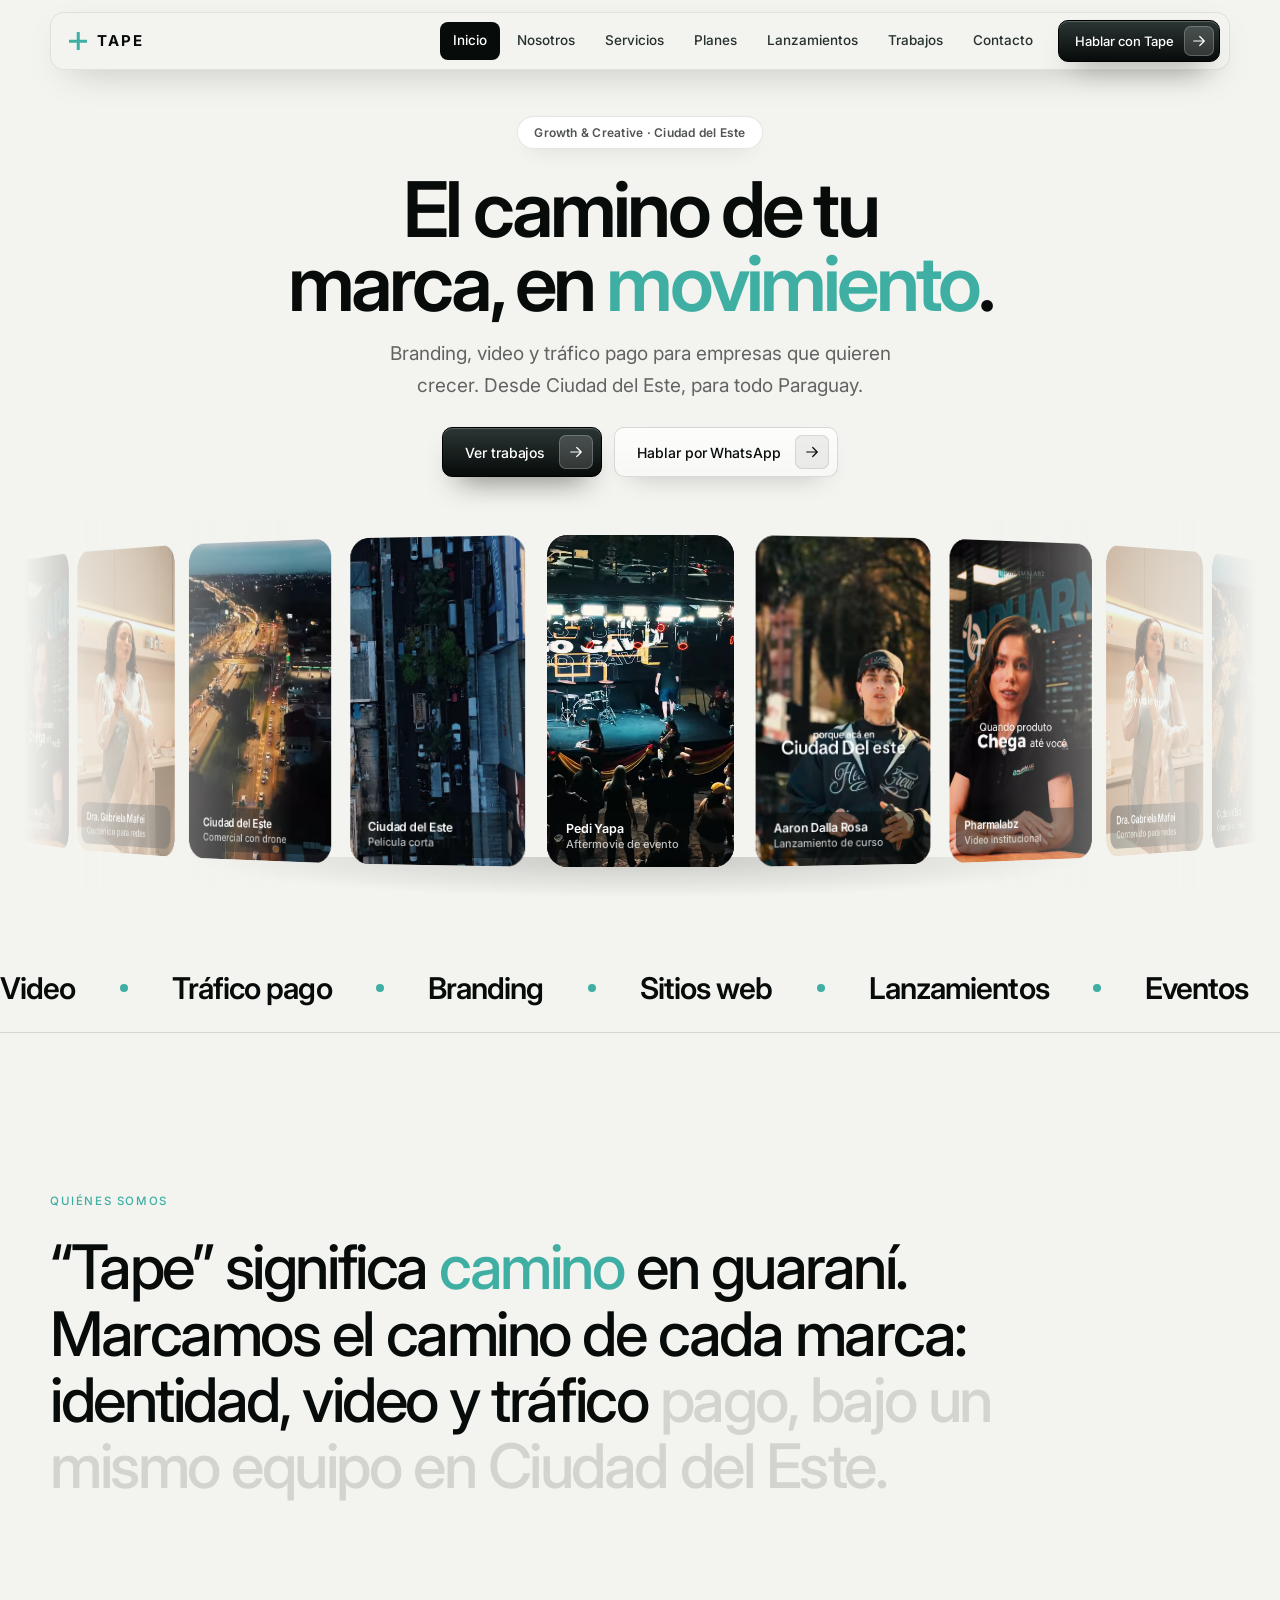
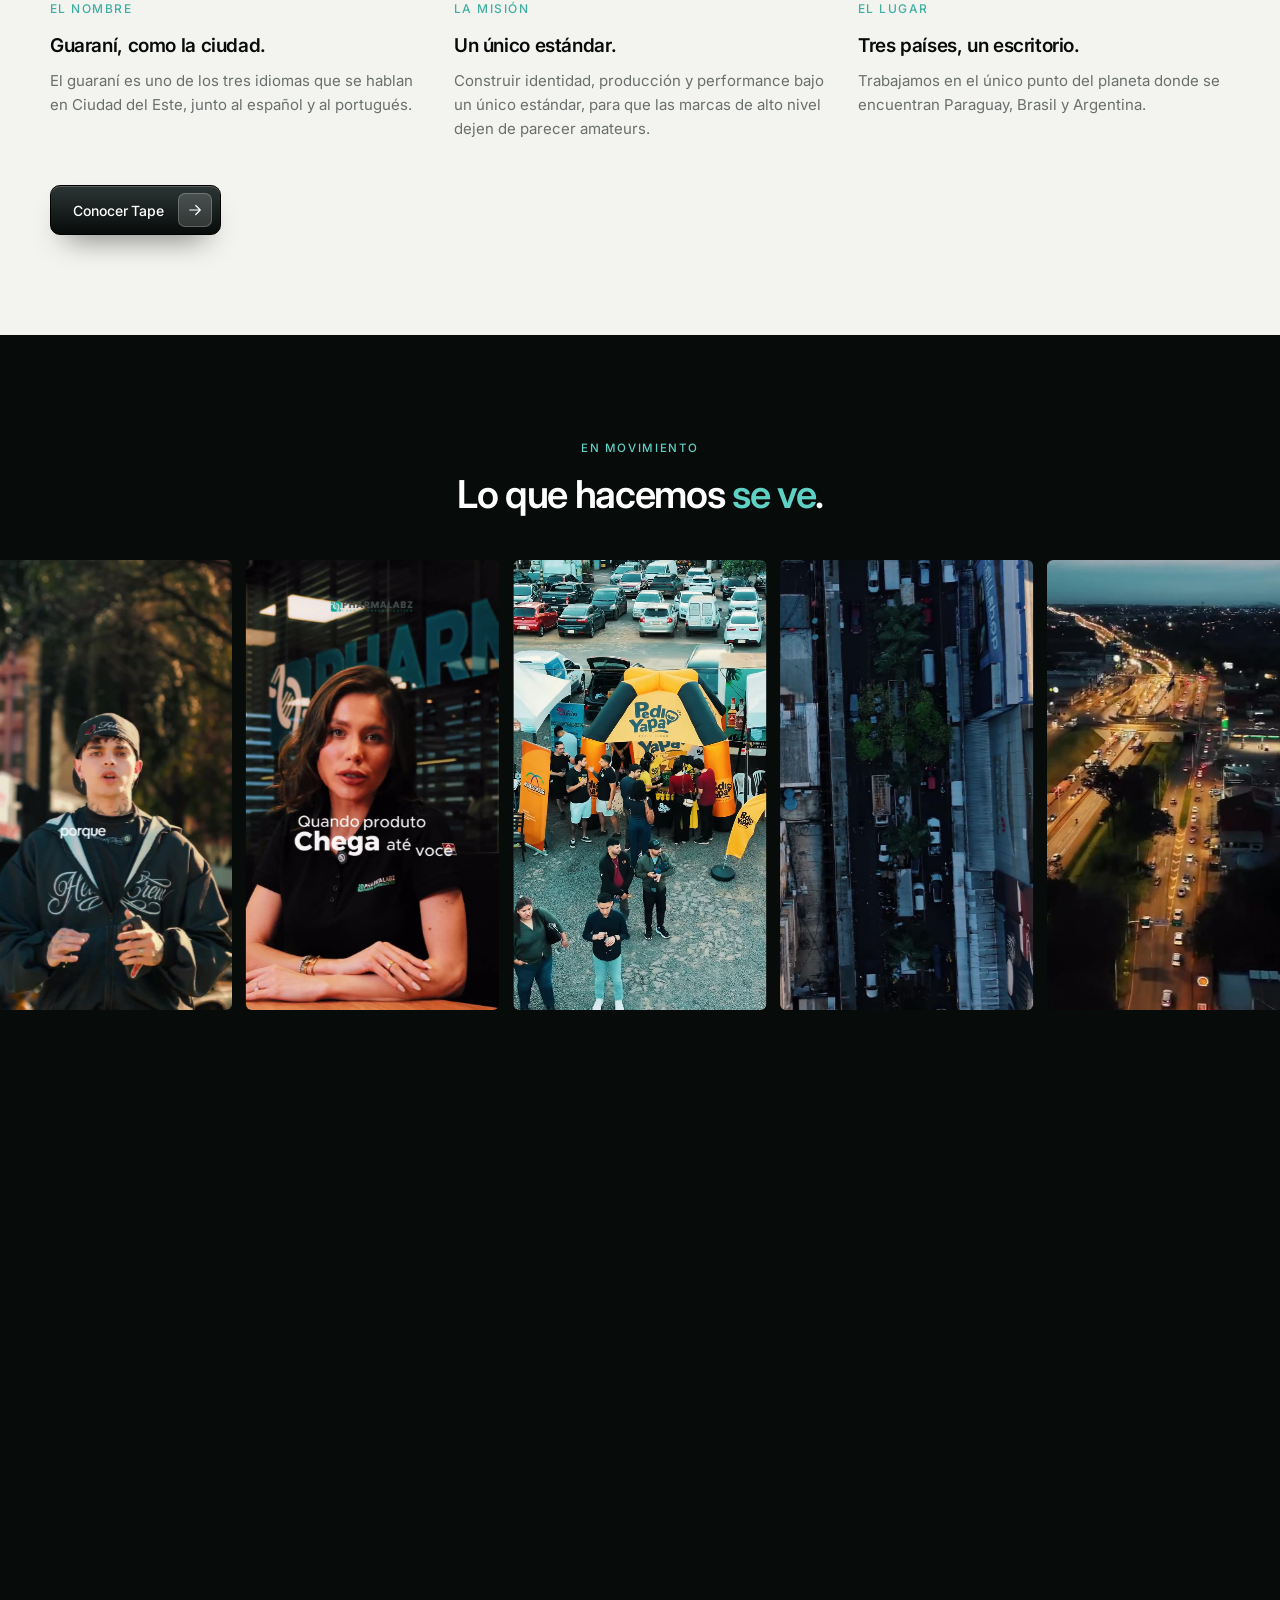
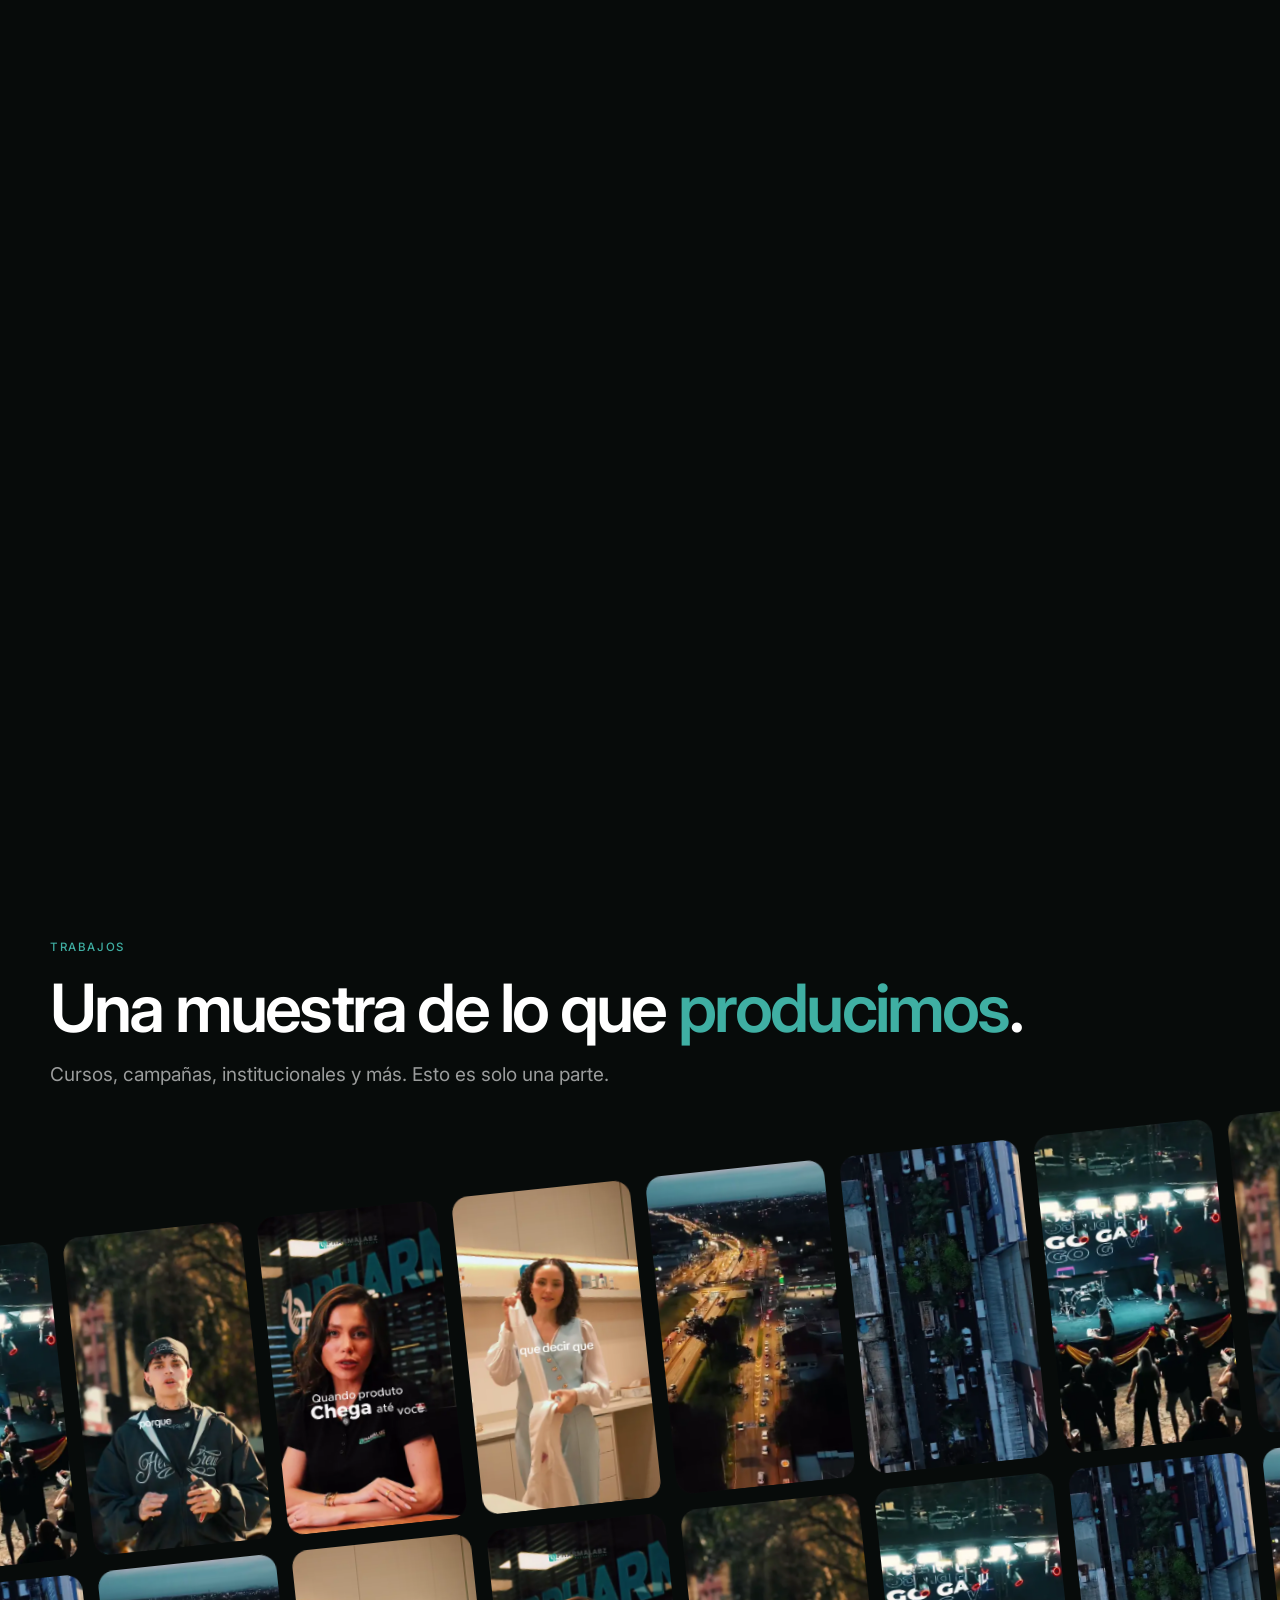
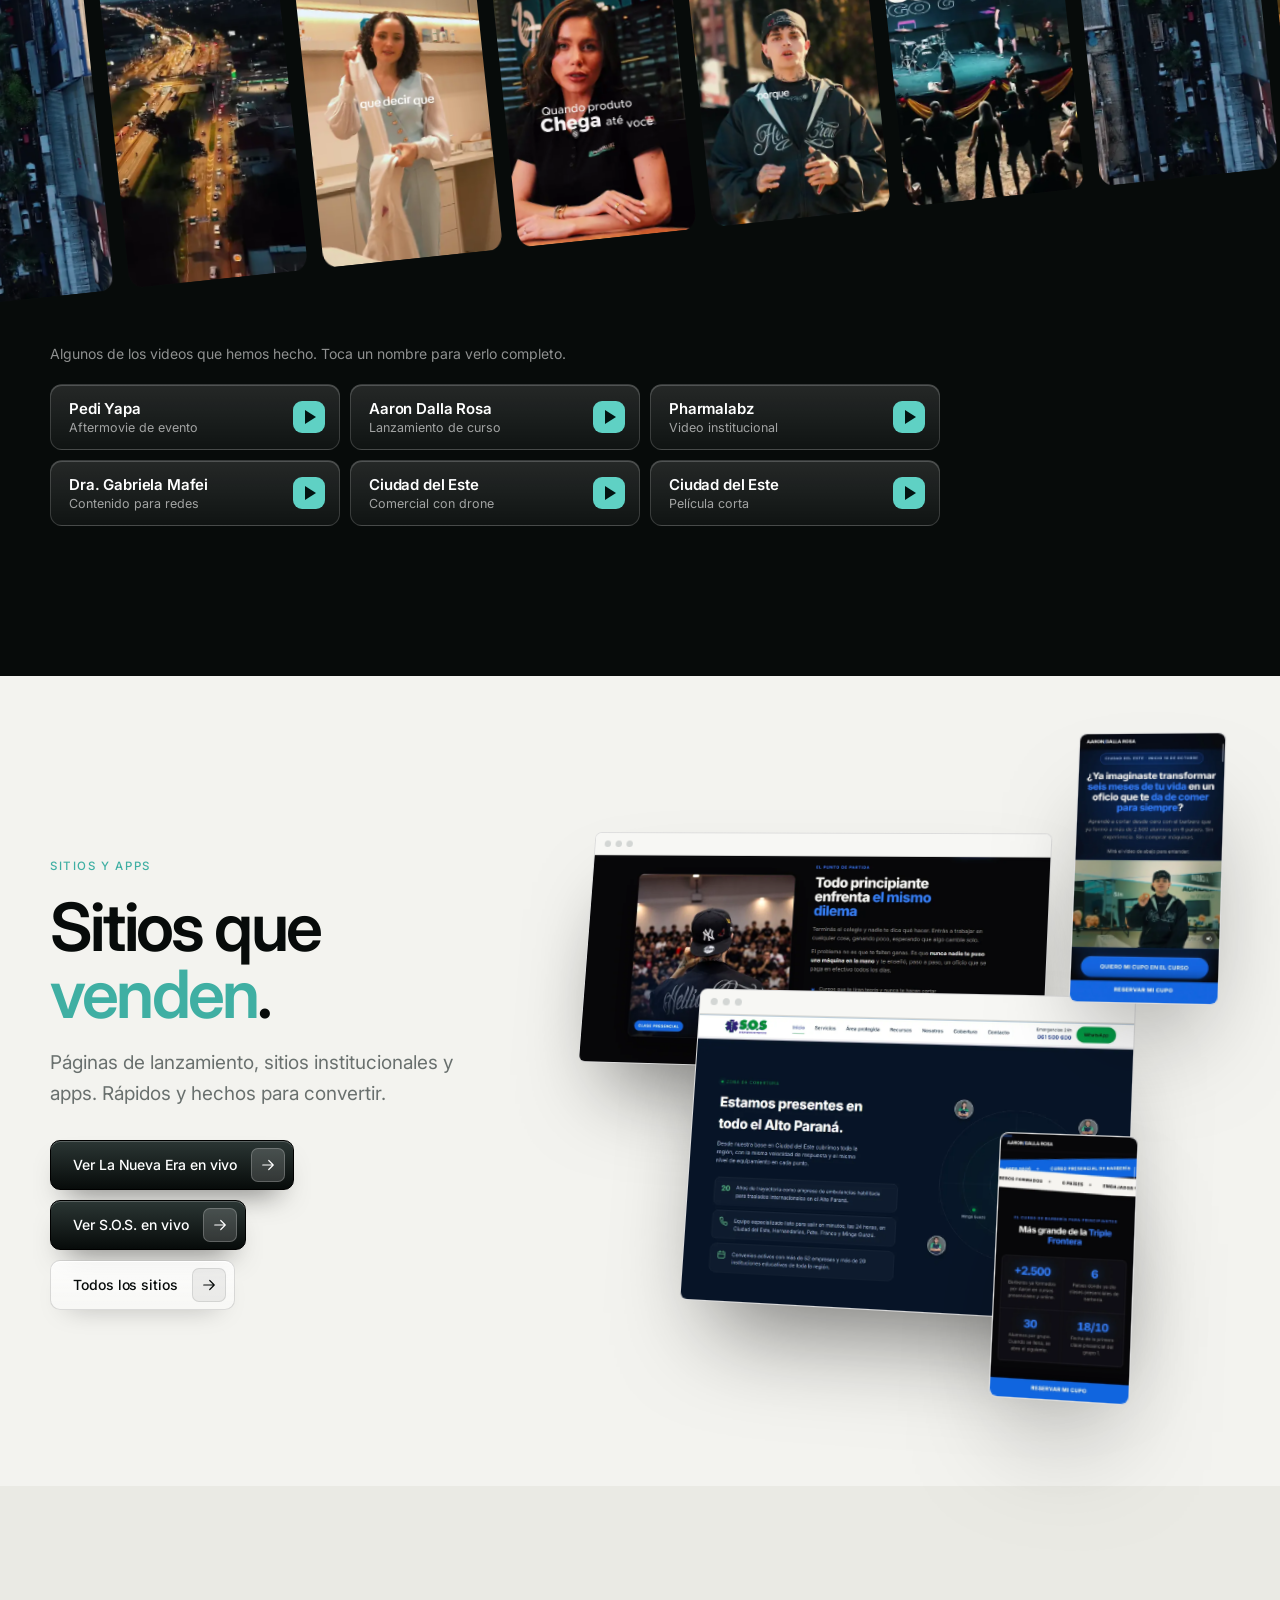
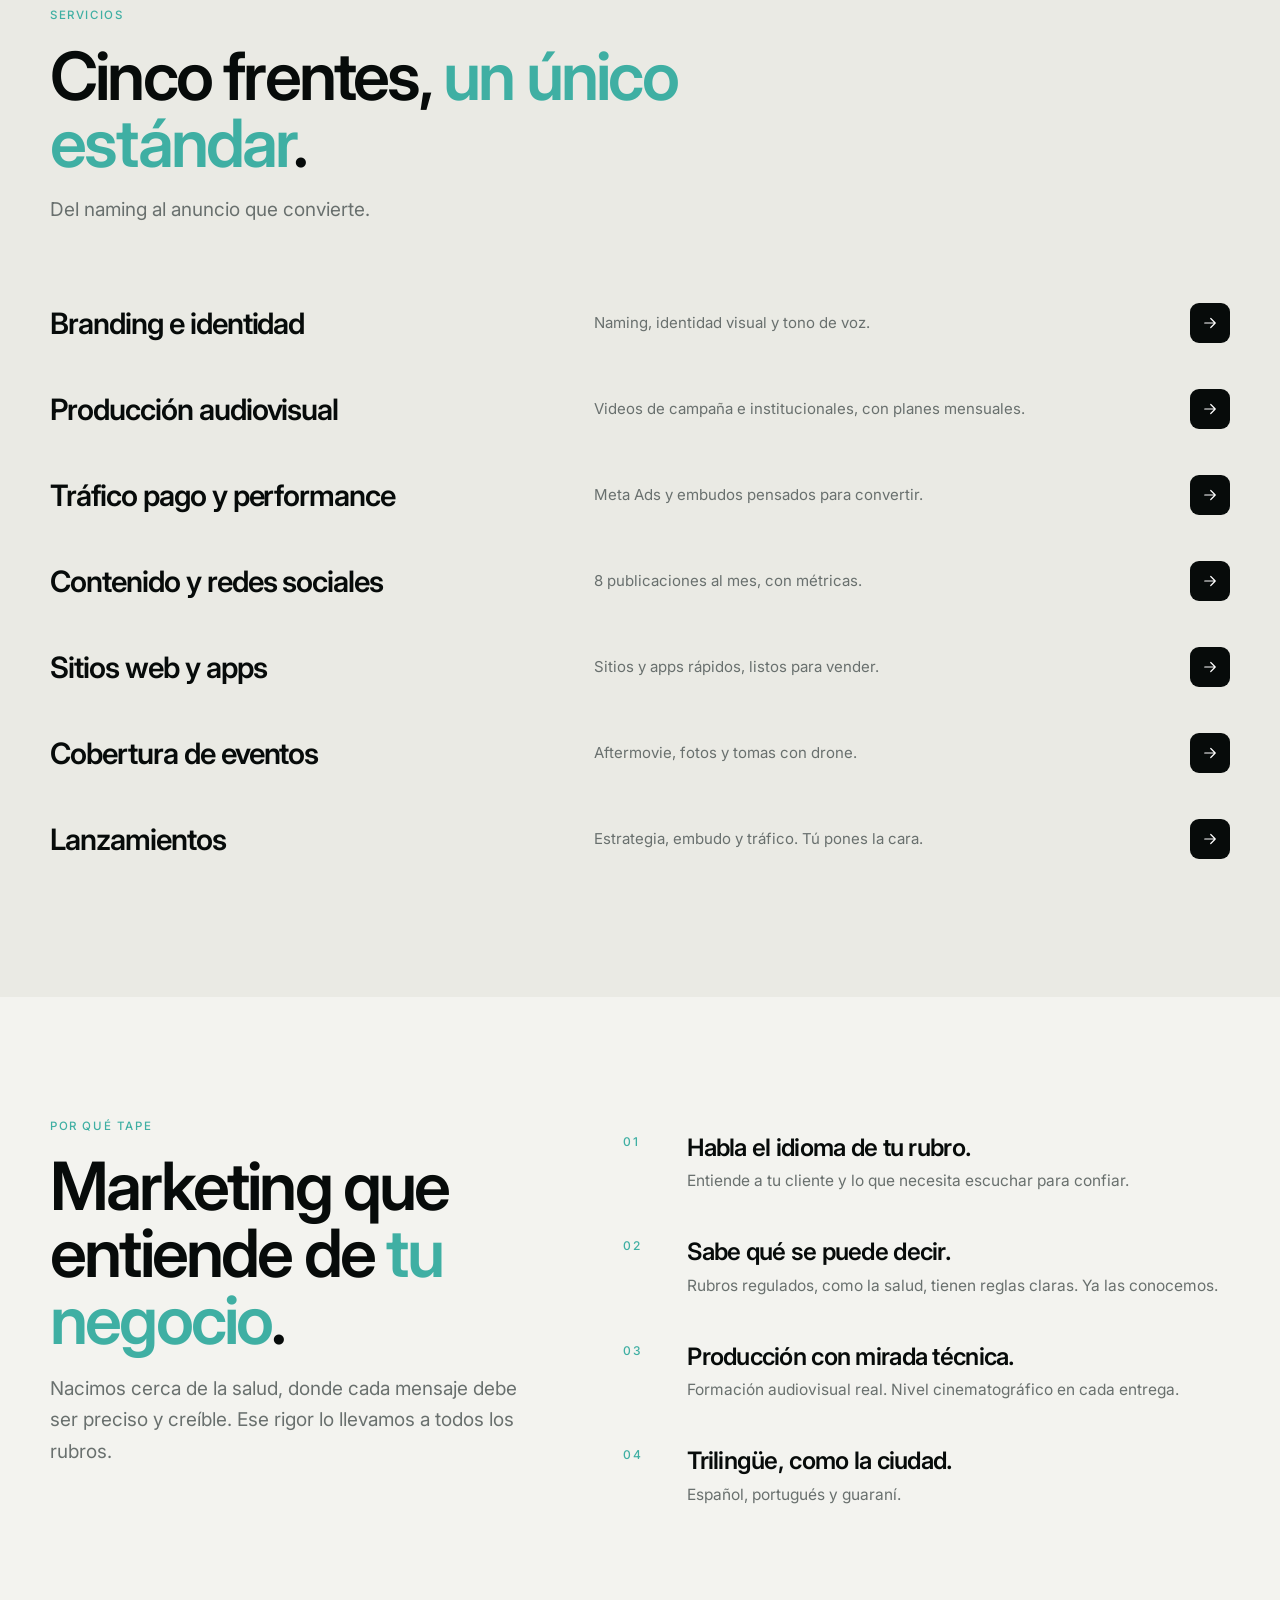
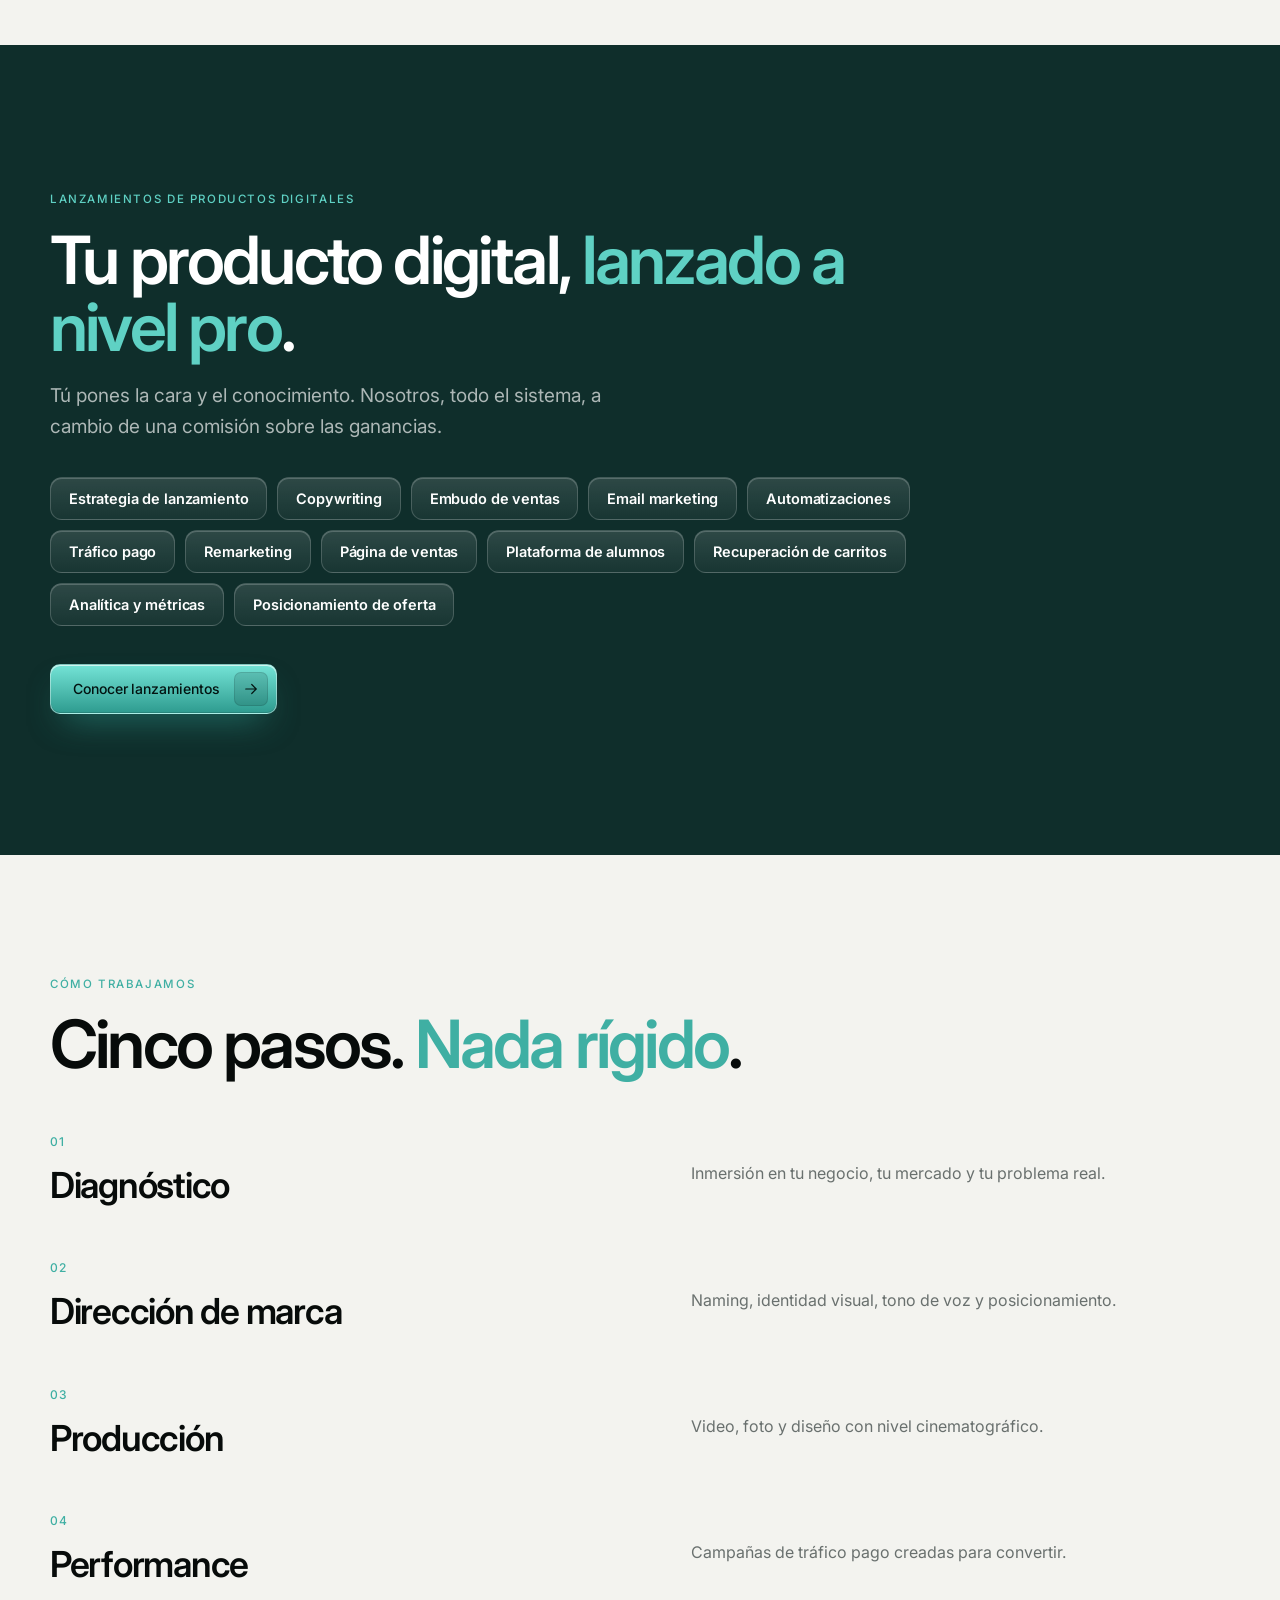
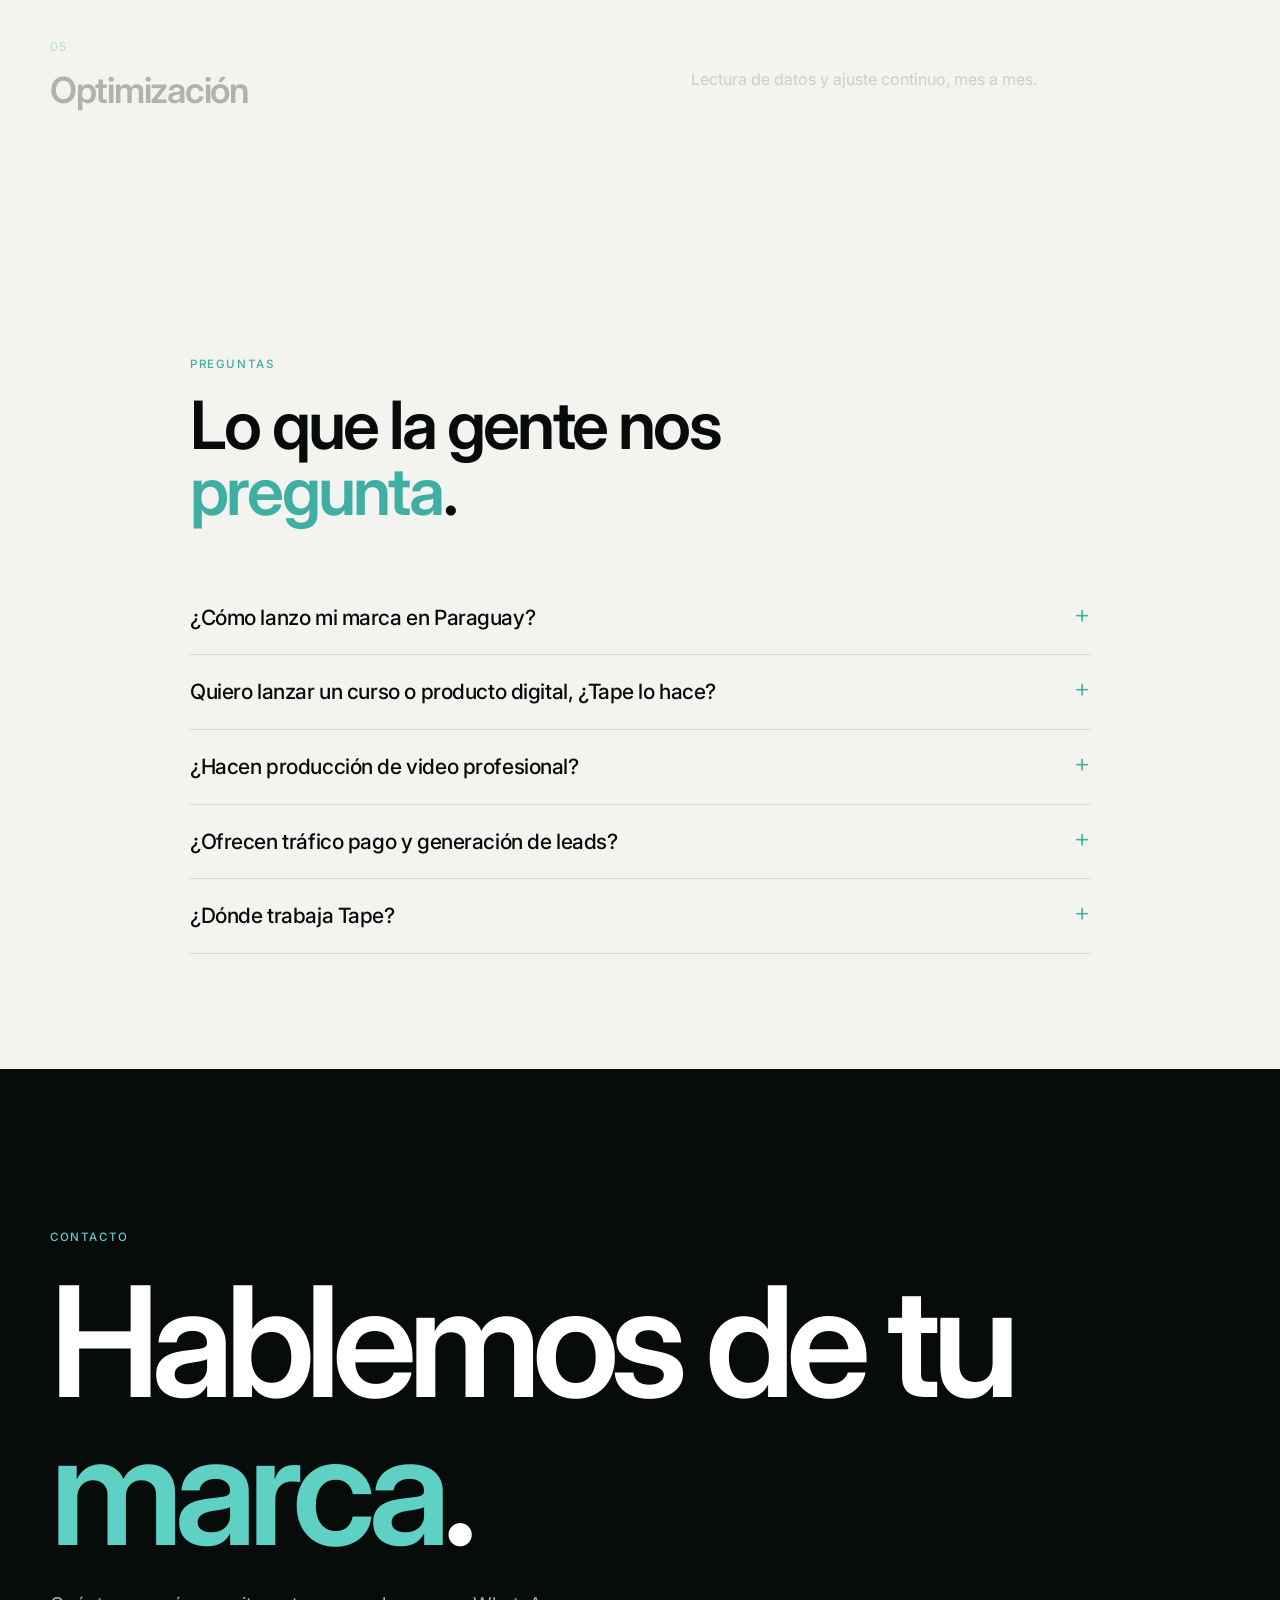
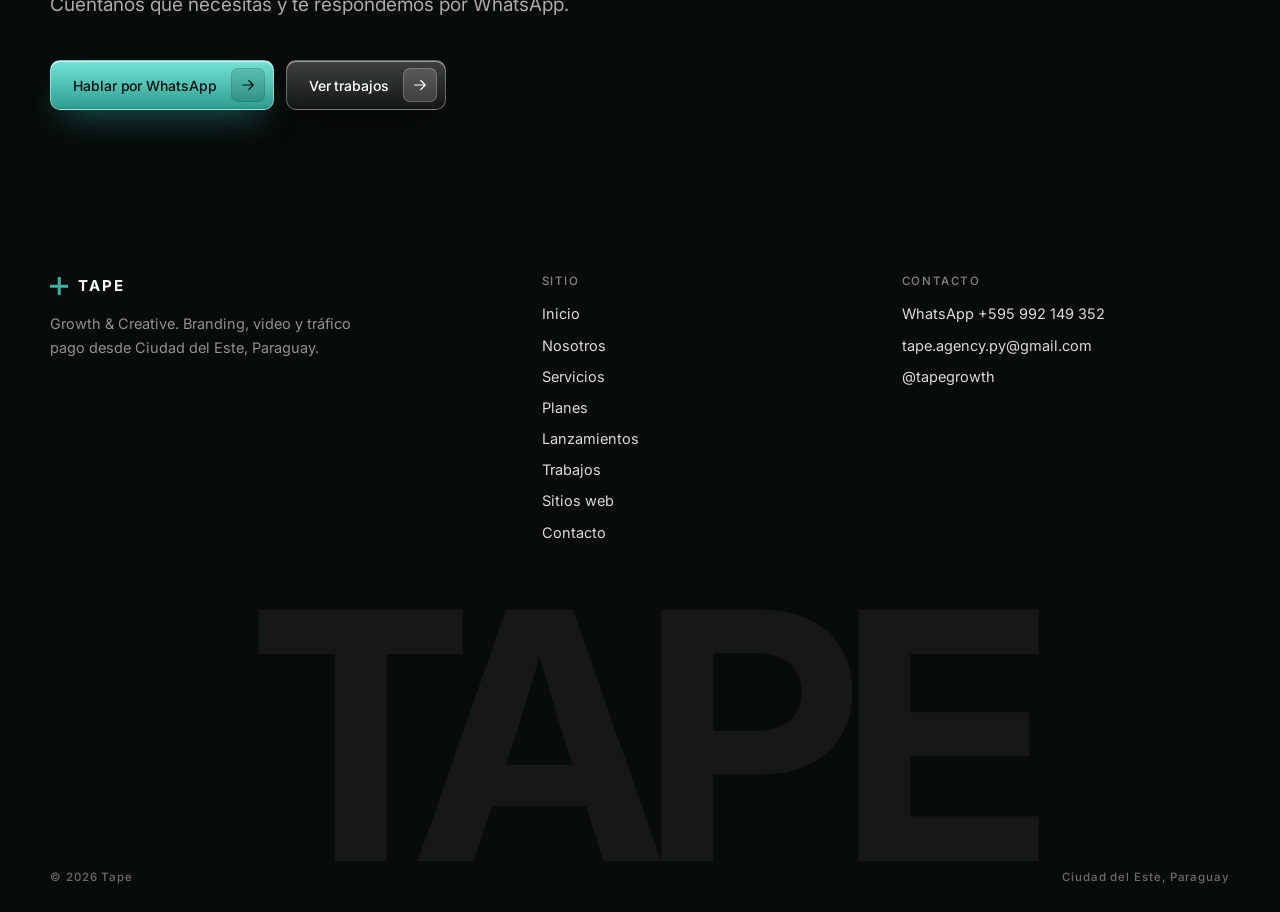
==== commit 04f2aace: "Event coverage section on Trabajos (aftermovie + 12 Pedi Yapa photos with viewer), Dra. Mafei video " ====
--- a/index.html
+++ b/index.html
@@ -21,7 +21,7 @@
 <body>
 <div class="pgb"></div><header class="hd"><div class="bar"><a class="logo" href="/"><span class="mk"></span>TAPE</a><nav class="nv"><a class="l on" href="/">Inicio</a><a class="l" href="/nosotros/">Nosotros</a><a class="l" href="/servicios/">Servicios</a><a class="l" href="/planes/">Planes</a><a class="l" href="/lanzamientos/">Lanzamientos</a><a class="l" href="/trabajos/">Trabajos</a><a class="l" href="/contacto/">Contacto</a><a class="gb lt sm" data-wa="Hola, quiero hablar con Tape.">Hablar con Tape<span class="ar"><svg class="ic" viewBox="0 0 24 24"><path d="M5 12h14M13 6l6 6-6 6"/></svg></span></a><button class="mt" aria-label="Menú"><i></i></button></nav></div></header><div class="mm"><div class="pn"><a class="l" href="/">Inicio</a><a class="l" href="/nosotros/">Nosotros</a><a class="l" href="/servicios/">Servicios</a><a class="l" href="/planes/">Planes</a><a class="l" href="/lanzamientos/">Lanzamientos</a><a class="l" href="/trabajos/">Trabajos</a><a class="l" href="/sitios/">Sitios web</a><a class="l" href="/contacto/">Contacto</a><a class="gb te" data-wa="Hola, quiero hablar con Tape.">WhatsApp<span class="ar"><svg class="ic" viewBox="0 0 24 24"><path d="M5 12h14M13 6l6 6-6 6"/></svg></span></a></div></div>
 <main>
-<section class="h2"><div class="wrap in"><span class="rec fadeup" style="--i:0"><span class="lc">Growth &amp; Creative · Ciudad del Este</span></span><h1 class="d1"><span class="ln" style="--i:0"><span>El camino de tu</span></span><span class="ln" style="--i:1"><span>marca, en <em>movimiento</em>.</span></span></h1><p class="lead fadeup" style="--i:1">Branding, video y tráfico pago para empresas que quieren crecer. Desde Ciudad del Este, para todo Paraguay.</p><div class="acts fadeup" style="--i:2"><a class="gb lt" href="/trabajos/">Ver trabajos<span class="ar"><svg class="ic" viewBox="0 0 24 24"><path d="M5 12h14M13 6l6 6-6 6"/></svg></span></a><a class="gb ol" data-wa="Hola, quiero hablar con Tape.">Hablar por WhatsApp<span class="ar"><svg class="ic" viewBox="0 0 24 24"><path d="M5 12h14M13 6l6 6-6 6"/></svg></span></a></div></div><div class="hr" aria-hidden="true"><div class="hrg"><div class="hri"><div class="hrc" style="--i:0" data-k="pediyapa"><img src="/media/h-pediyapa.webp" alt="" width="400" height="711" decoding="async"><span class="hrl"><b>Pedi Yapa</b><span>Aftermovie de evento</span></span></div><div class="hrc" style="--i:1" data-k="aaron"><img src="/media/h-aaron.webp" alt="" width="400" height="711" decoding="async"><span class="hrl"><b>Aaron Dalla Rosa</b><span>Lanzamiento de curso</span></span></div><div class="hrc" style="--i:2" data-k="pharmalabz"><img src="/media/h-pharmalabz.webp" alt="" width="400" height="711" decoding="async"><span class="hrl"><b>Pharmalabz</b><span>Video institucional</span></span></div><div class="hrc" style="--i:3" data-k="drone"><img src="/media/h-drone.webp" alt="" width="400" height="711" decoding="async"><span class="hrl"><b>Ciudad del Este</b><span>Comercial con drone</span></span></div><div class="hrc" style="--i:4" data-k="cde"><img src="/media/h-cde.webp" alt="" width="400" height="711" decoding="async"><span class="hrl"><b>Ciudad del Este</b><span>Película corta</span></span></div><div class="hrc" style="--i:5" data-k="pediyapa"><img src="/media/h-pediyapa.webp" alt="" width="400" height="711" decoding="async"><span class="hrl"><b>Pedi Yapa</b><span>Aftermovie de evento</span></span></div><div class="hrc" style="--i:6" data-k="aaron"><img src="/media/h-aaron.webp" alt="" width="400" height="711" decoding="async"><span class="hrl"><b>Aaron Dalla Rosa</b><span>Lanzamiento de curso</span></span></div><div class="hrc" style="--i:7" data-k="pharmalabz"><img src="/media/h-pharmalabz.webp" alt="" width="400" height="711" decoding="async"><span class="hrl"><b>Pharmalabz</b><span>Video institucional</span></span></div><div class="hrc" style="--i:8" data-k="drone"><img src="/media/h-drone.webp" alt="" width="400" height="711" decoding="async"><span class="hrl"><b>Ciudad del Este</b><span>Comercial con drone</span></span></div><div class="hrc" style="--i:9" data-k="cde"><img src="/media/h-cde.webp" alt="" width="400" height="711" decoding="async"><span class="hrl"><b>Ciudad del Este</b><span>Película corta</span></span></div><div class="hrc" style="--i:10" data-k="pediyapa"><img src="/media/h-pediyapa.webp" alt="" width="400" height="711" decoding="async"><span class="hrl"><b>Pedi Yapa</b><span>Aftermovie de evento</span></span></div><div class="hrc" style="--i:11" data-k="aaron"><img src="/media/h-aaron.webp" alt="" width="400" height="711" decoding="async"><span class="hrl"><b>Aaron Dalla Rosa</b><span>Lanzamiento de curso</span></span></div><div class="hrc" style="--i:12" data-k="pharmalabz"><img src="/media/h-pharmalabz.webp" alt="" width="400" height="711" decoding="async"><span class="hrl"><b>Pharmalabz</b><span>Video institucional</span></span></div><div class="hrc" style="--i:13" data-k="drone"><img src="/media/h-drone.webp" alt="" width="400" height="711" decoding="async"><span class="hrl"><b>Ciudad del Este</b><span>Comercial con drone</span></span></div><div class="hrc" style="--i:14" data-k="cde"><img src="/media/h-cde.webp" alt="" width="400" height="711" decoding="async"><span class="hrl"><b>Ciudad del Este</b><span>Película corta</span></span></div><div class="hrc" style="--i:15" data-k="pediyapa"><img src="/media/h-pediyapa.webp" alt="" width="400" height="711" decoding="async"><span class="hrl"><b>Pedi Yapa</b><span>Aftermovie de evento</span></span></div><div class="hrc" style="--i:16" data-k="aaron"><img src="/media/h-aaron.webp" alt="" width="400" height="711" decoding="async"><span class="hrl"><b>Aaron Dalla Rosa</b><span>Lanzamiento de curso</span></span></div><div class="hrc" style="--i:17" data-k="pharmalabz"><img src="/media/h-pharmalabz.webp" alt="" width="400" height="711" decoding="async"><span class="hrl"><b>Pharmalabz</b><span>Video institucional</span></span></div><div class="hrc" style="--i:18" data-k="drone"><img src="/media/h-drone.webp" alt="" width="400" height="711" decoding="async"><span class="hrl"><b>Ciudad del Este</b><span>Comercial con drone</span></span></div><div class="hrc" style="--i:19" data-k="cde"><img src="/media/h-cde.webp" alt="" width="400" height="711" decoding="async"><span class="hrl"><b>Ciudad del Este</b><span>Película corta</span></span></div><div class="hrc" style="--i:20" data-k="pediyapa"><img src="/media/h-pediyapa.webp" alt="" width="400" height="711" decoding="async"><span class="hrl"><b>Pedi Yapa</b><span>Aftermovie de evento</span></span></div><div class="hrc" style="--i:21" data-k="aaron"><img src="/media/h-aaron.webp" alt="" width="400" height="711" decoding="async"><span class="hrl"><b>Aaron Dalla Rosa</b><span>Lanzamiento de curso</span></span></div><div class="hrc" style="--i:22" data-k="pharmalabz"><img src="/media/h-pharmalabz.webp" alt="" width="400" height="711" decoding="async"><span class="hrl"><b>Pharmalabz</b><span>Video institucional</span></span></div><div class="hrc" style="--i:23" data-k="drone"><img src="/media/h-drone.webp" alt="" width="400" height="711" decoding="async"><span class="hrl"><b>Ciudad del Este</b><span>Comercial con drone</span></span></div></div></div><div class="hrs"></div></div></section><div class="mq" aria-hidden="true"><div class="wr"><div class="t"><span>Video</span><b></b><span>Tráfico pago</span><b></b><span>Branding</span><b></b><span>Sitios web</span><b></b><span>Lanzamientos</span><b></b><span>Eventos</span><b></b></div><div class="t"><span>Video</span><b></b><span>Tráfico pago</span><b></b><span>Branding</span><b></b><span>Sitios web</span><b></b><span>Lanzamientos</span><b></b><span>Eventos</span><b></b></div></div></div><section class="mf"><div class="wrap"><span class="tg rv">Quiénes somos</span><p class="words" data-words>“Tape” significa <em>camino</em> en guaraní. Marcamos el camino de cada marca: identidad, video y tráfico pago, bajo un mismo equipo en Ciudad del Este.</p><div class="trio"><div class="rv"><span class="num">EL NOMBRE</span><h3>Guaraní, como la ciudad.</h3><p>El guaraní es uno de los tres idiomas que se hablan en Ciudad del Este, junto al español y al portugués.</p></div><div class="rv"><span class="num">LA MISIÓN</span><h3>Un único estándar.</h3><p>Construir identidad, producción y performance bajo un único estándar, para que las marcas de alto nivel dejen de parecer amateurs.</p></div><div class="rv"><span class="num">EL LUGAR</span><h3>Tres países, un escritorio.</h3><p>Trabajamos en el único punto del planeta donde se encuentran Paraguay, Brasil y Argentina.</p></div></div><div style="margin-top:44px" class="rv"><a class="gb lt" href="/nosotros/">Conocer Tape<span class="ar"><svg class="ic" viewBox="0 0 24 24"><path d="M5 12h14M13 6l6 6-6 6"/></svg></span></a></div></div></section><section class="xv dk"><div class="st"><div class="xh"><span class="tg">En movimiento</span><div class="d3">Lo que hacemos <em>se ve</em>.</div></div><div class="xs"><img src="/media/aaron.jpg" alt=""></div><div class="xs"><img src="/media/pharmalabz.jpg" alt=""></div><div class="xc ct" data-t="Pedi Yapa | Aftermovie de evento" data-s="/media/pediyapa.mp4" data-p="/media/pediyapa.jpg"><img class="bgp" src="/media/pediyapa.jpg" alt=""><video muted loop playsinline preload="none" poster="/media/pediyapa.jpg" data-src="/media/r-pediyapa.mp4"></video></div><div class="xs"><img src="/media/cde.jpg" alt=""></div><div class="xs"><img src="/media/drone.jpg" alt=""></div><div class="xo"><div class="wrap"><div><span class="mono" style="color:var(--teal-b)">Pedi Yapa · Aftermovie</span><div class="d2" style="margin-top:10px">Eventos que <em>se viven</em>.</div></div><a class="gb te" href="/trabajos/">Ver trabajos<span class="ar"><svg class="ic" viewBox="0 0 24 24"><path d="M5 12h14M13 6l6 6-6 6"/></svg></span></a></div></div></div></section><section class="db"><div class="wrap"><div class="head"><div><span class="tg rv">Trabajos</span><div class="d2 rv" style="margin-top:16px">Una muestra de lo que <em>producimos</em>.</div><p class="lead rv" style="margin-top:18px;max-width:560px;color:rgba(255,255,255,.6)">Cursos, campañas, institucionales y más. Esto es solo una parte.</p></div></div></div><div class="dg" aria-hidden="true"><div class="dr l"><div class="dm"><div class="dt" data-k="pediyapa"><img src="/media/h-pediyapa.webp" alt="" width="400" height="711" loading="lazy" decoding="async"></div><div class="dt" data-k="aaron"><img src="/media/h-aaron.webp" alt="" width="400" height="711" loading="lazy" decoding="async"></div><div class="dt" data-k="pharmalabz"><img src="/media/h-pharmalabz.webp" alt="" width="400" height="711" loading="lazy" decoding="async"></div><div class="dt" data-k="drone"><img src="/media/h-drone.webp" alt="" width="400" height="711" loading="lazy" decoding="async"></div><div class="dt" data-k="cde"><img src="/media/h-cde.webp" alt="" width="400" height="711" loading="lazy" decoding="async"></div><div class="dt" data-k="pediyapa"><img src="/media/h-pediyapa.webp" alt="" width="400" height="711" loading="lazy" decoding="async"></div><div class="dt" data-k="aaron"><img src="/media/h-aaron.webp" alt="" width="400" height="711" loading="lazy" decoding="async"></div><div class="dt" data-k="pharmalabz"><img src="/media/h-pharmalabz.webp" alt="" width="400" height="711" loading="lazy" decoding="async"></div><div class="dt" data-k="drone"><img src="/media/h-drone.webp" alt="" width="400" height="711" loading="lazy" decoding="async"></div><div class="dt" data-k="cde"><img src="/media/h-cde.webp" alt="" width="400" height="711" loading="lazy" decoding="async"></div><div class="dt" data-k="pediyapa"><img src="/media/h-pediyapa.webp" alt="" width="400" height="711" loading="lazy" decoding="async"></div><div class="dt" data-k="aaron"><img src="/media/h-aaron.webp" alt="" width="400" height="711" loading="lazy" decoding="async"></div><div class="dt" data-k="pharmalabz"><img src="/media/h-pharmalabz.webp" alt="" width="400" height="711" loading="lazy" decoding="async"></div><div class="dt" data-k="drone"><img src="/media/h-drone.webp" alt="" width="400" height="711" loading="lazy" decoding="async"></div><div class="dt" data-k="cde"><img src="/media/h-cde.webp" alt="" width="400" height="711" loading="lazy" decoding="async"></div></div></div><div class="dr r"><div class="dm"><div class="dt" data-k="cde"><img src="/media/h-cde.webp" alt="" width="400" height="711" loading="lazy" decoding="async"></div><div class="dt" data-k="drone"><img src="/media/h-drone.webp" alt="" width="400" height="711" loading="lazy" decoding="async"></div><div class="dt" data-k="pharmalabz"><img src="/media/h-pharmalabz.webp" alt="" width="400" height="711" loading="lazy" decoding="async"></div><div class="dt" data-k="aaron"><img src="/media/h-aaron.webp" alt="" width="400" height="711" loading="lazy" decoding="async"></div><div class="dt" data-k="pediyapa"><img src="/media/h-pediyapa.webp" alt="" width="400" height="711" loading="lazy" decoding="async"></div><div class="dt" data-k="cde"><img src="/media/h-cde.webp" alt="" width="400" height="711" loading="lazy" decoding="async"></div><div class="dt" data-k="drone"><img src="/media/h-drone.webp" alt="" width="400" height="711" loading="lazy" decoding="async"></div><div class="dt" data-k="pharmalabz"><img src="/media/h-pharmalabz.webp" alt="" width="400" height="711" loading="lazy" decoding="async"></div><div class="dt" data-k="aaron"><img src="/media/h-aaron.webp" alt="" width="400" height="711" loading="lazy" decoding="async"></div><div class="dt" data-k="pediyapa"><img src="/media/h-pediyapa.webp" alt="" width="400" height="711" loading="lazy" decoding="async"></div><div class="dt" data-k="cde"><img src="/media/h-cde.webp" alt="" width="400" height="711" loading="lazy" decoding="async"></div><div class="dt" data-k="drone"><img src="/media/h-drone.webp" alt="" width="400" height="711" loading="lazy" decoding="async"></div><div class="dt" data-k="pharmalabz"><img src="/media/h-pharmalabz.webp" alt="" width="400" height="711" loading="lazy" decoding="async"></div><div class="dt" data-k="aaron"><img src="/media/h-aaron.webp" alt="" width="400" height="711" loading="lazy" decoding="async"></div><div class="dt" data-k="pediyapa"><img src="/media/h-pediyapa.webp" alt="" width="400" height="711" loading="lazy" decoding="async"></div></div></div></div><div class="wrap"><p class="dn">Algunos de los videos que hemos hecho. Toca un nombre para verlo completo.</p><div class="nl"><button class="vl" data-t="Pedi Yapa | Aftermovie de evento" data-s="/media/pediyapa.mp4" data-p="/media/pediyapa.jpg"><span><b>Pedi Yapa</b><i>Aftermovie de evento</i></span><em class="pp"></em></button><button class="vl" data-t="Aaron Dalla Rosa | Lanzamiento de curso" data-s="/media/aaron.mp4" data-p="/media/aaron.jpg"><span><b>Aaron Dalla Rosa</b><i>Lanzamiento de curso</i></span><em class="pp"></em></button><button class="vl" data-t="Pharmalabz | Video institucional" data-s="/media/pharmalabz.mp4" data-p="/media/pharmalabz.jpg"><span><b>Pharmalabz</b><i>Video institucional</i></span><em class="pp"></em></button><button class="vl" data-t="Ciudad del Este | Comercial con drone" data-s="/media/drone.mp4" data-p="/media/drone.jpg" data-l="1"><span><b>Ciudad del Este</b><i>Comercial con drone</i></span><em class="pp"></em></button><button class="vl" data-t="Ciudad del Este | Película corta" data-s="/media/cde.mp4" data-p="/media/cde.jpg"><span><b>Ciudad del Este</b><i>Película corta</i></span><em class="pp"></em></button></div></div></section><section class="sec w3"><div class="wrap g"><div><span class="tg rv">Sitios y apps</span><h2 class="d2 rv" style="margin-top:16px">Sitios que <em>venden</em>.</h2><p class="lead rv" style="margin-top:20px">Páginas de lanzamiento, sitios institucionales y apps. Rápidos y hechos para convertir.</p><div class="acts rv"><a class="gb lt" href="https://www.nuevaeraacademy.site" target="_blank" rel="noopener">Ver La Nueva Era en vivo<span class="ar"><svg class="ic" viewBox="0 0 24 24"><path d="M5 12h14M13 6l6 6-6 6"/></svg></span></a><a class="gb lt" href="https://siteoficial-wine.vercel.app/index.html" target="_blank" rel="noopener">Ver S.O.S. en vivo<span class="ar"><svg class="ic" viewBox="0 0 24 24"><path d="M5 12h14M13 6l6 6-6 6"/></svg></span></a><a class="gb ol" href="/sitios/">Todos los sitios<span class="ar"><svg class="ic" viewBox="0 0 24 24"><path d="M5 12h14M13 6l6 6-6 6"/></svg></span></a></div></div><div class="stage"><div class="scene"><div class="lay l1"><div class="bar"><i></i><i></i><i></i></div><img src="/media/aron-desk-1.webp" alt="Sitio La Nueva Era"></div><div class="lay l2"><div class="bar"><i></i><i></i><i></i></div><img src="/media/sos-desk.webp" alt="Sitio S.O.S. Emergencias Médicas"></div><div class="lay l3"><img src="/media/aron-mob-1.webp" alt=""></div><div class="lay l4"><img src="/media/aron-mob-2.webp" alt=""></div></div></div></div></section><section class="sec alt"><div class="wrap"><div class="sh"><span class="tg rv">Servicios</span><h2 class="d2 rv">Cinco frentes, <em>un único estándar</em>.</h2><p class="lead rv">Del naming al anuncio que convierte.</p></div><div class="sv"><a class="rv" data-wa="Hola, quiero hablar sobre branding para mi marca." aria-label="Escribir: Branding e identidad"><h3>Branding e identidad</h3><p>Naming, identidad visual y tono de voz.</p><span class="go"><svg class="ic" viewBox="0 0 24 24"><path d="M5 12h14M13 6l6 6-6 6"/></svg></span></a><a class="rv" href="/planes/#audiovisual" aria-label="Ver planes: Producción audiovisual"><h3>Producción audiovisual</h3><p>Videos de campaña e institucionales, con planes mensuales.</p><span class="go"><svg class="ic" viewBox="0 0 24 24"><path d="M5 12h14M13 6l6 6-6 6"/></svg></span></a><a class="rv" href="/planes/#complementos" aria-label="Ver planes: Tráfico pago y performance"><h3>Tráfico pago y performance</h3><p>Meta Ads y embudos pensados para convertir.</p><span class="go"><svg class="ic" viewBox="0 0 24 24"><path d="M5 12h14M13 6l6 6-6 6"/></svg></span></a><a class="rv" href="/planes/#complementos" aria-label="Ver planes: Contenido y redes sociales"><h3>Contenido y redes sociales</h3><p>8 publicaciones al mes, con métricas.</p><span class="go"><svg class="ic" viewBox="0 0 24 24"><path d="M5 12h14M13 6l6 6-6 6"/></svg></span></a><a class="rv" href="/sitios/" aria-label="Ver sitios: Sitios web y apps"><h3>Sitios web y apps</h3><p>Sitios y apps rápidos, listos para vender.</p><span class="go"><svg class="ic" viewBox="0 0 24 24"><path d="M5 12h14M13 6l6 6-6 6"/></svg></span></a><a class="rv" href="/planes/#eventos" aria-label="Ver planes: Cobertura de eventos"><h3>Cobertura de eventos</h3><p>Aftermovie, fotos y tomas con drone.</p><span class="go"><svg class="ic" viewBox="0 0 24 24"><path d="M5 12h14M13 6l6 6-6 6"/></svg></span></a><a class="rv" href="/lanzamientos/" aria-label="Ver más: Lanzamientos"><h3>Lanzamientos</h3><p>Estrategia, embudo y tráfico. Tú pones la cara.</p><span class="go"><svg class="ic" viewBox="0 0 24 24"><path d="M5 12h14M13 6l6 6-6 6"/></svg></span></a></div></div></section><section class="sec why"><div class="wrap g"><div class="stk"><span class="tg rv">Por qué Tape</span><h2 class="d2 rv" style="margin-top:16px">Marketing que entiende de <em>tu negocio</em>.</h2><p class="lead rv" style="margin-top:20px">Nacimos cerca de la salud, donde cada mensaje debe ser preciso y creíble. Ese rigor lo llevamos a todos los rubros.</p></div><div><div class="it rv"><span class="num">01</span><div><h3>Habla el idioma de tu rubro.</h3><p>Entiende a tu cliente y lo que necesita escuchar para confiar.</p></div></div><div class="it rv"><span class="num">02</span><div><h3>Sabe qué se puede decir.</h3><p>Rubros regulados, como la salud, tienen reglas claras. Ya las conocemos.</p></div></div><div class="it rv"><span class="num">03</span><div><h3>Producción con mirada técnica.</h3><p>Formación audiovisual real. Nivel cinematográfico en cada entrega.</p></div></div><div class="it rv"><span class="num">04</span><div><h3>Trilingüe, como la ciudad.</h3><p>Español, portugués y guaraní.</p></div></div></div></div></section><section class="lz"><div class="wrap"><span class="tg rv">Lanzamientos de productos digitales</span><h2 class="d2 rv" style="margin:16px 0 20px;max-width:860px">Tu producto digital, <em>lanzado a nivel pro</em>.</h2><p class="lead rv" style="max-width:560px">Tú pones la cara y el conocimiento. Nosotros, todo el sistema, a cambio de una comisión sobre las ganancias.</p><div class="chs rv"><span>Estrategia de lanzamiento</span><span>Copywriting</span><span>Embudo de ventas</span><span>Email marketing</span><span>Automatizaciones</span><span>Tráfico pago</span><span>Remarketing</span><span>Página de ventas</span><span>Plataforma de alumnos</span><span>Recuperación de carritos</span><span>Analítica y métricas</span><span>Posicionamiento de oferta</span></div><a class="gb te" href="/lanzamientos/">Conocer lanzamientos<span class="ar"><svg class="ic" viewBox="0 0 24 24"><path d="M5 12h14M13 6l6 6-6 6"/></svg></span></a></div></section><section class="sec"><div class="wrap"><div class="sh"><span class="tg rv">Cómo trabajamos</span><h2 class="d2 rv">Cinco pasos. <em>Nada rígido</em>.</h2></div><div class="tlw"><div class="it"><span class="num">01</span><h3>Diagnóstico</h3><p>Inmersión en tu negocio, tu mercado y tu problema real.</p></div><div class="it"><span class="num">02</span><h3>Dirección de marca</h3><p>Naming, identidad visual, tono de voz y posicionamiento.</p></div><div class="it"><span class="num">03</span><h3>Producción</h3><p>Video, foto y diseño con nivel cinematográfico.</p></div><div class="it"><span class="num">04</span><h3>Performance</h3><p>Campañas de tráfico pago creadas para convertir.</p></div><div class="it"><span class="num">05</span><h3>Optimización</h3><p>Lectura de datos y ajuste continuo, mes a mes.</p></div></div></div></section><section class="sec"><div class="wrap" style="max-width:900px"><div class="sh"><span class="tg rv">Preguntas</span><h2 class="d2 rv">Lo que la gente nos <em>pregunta</em>.</h2></div><details class="fq rv"><summary>¿Cómo lanzo mi marca en Paraguay?</summary><p>Naming, identidad, producción de contenido y campaña de tráfico pago, todo bajo un mismo equipo.</p></details><details class="fq rv"><summary>Quiero lanzar un curso o producto digital, ¿Tape lo hace?</summary><p>Sí. Estrategia, embudo, copywriting, email marketing, página, tráfico y plataforma de alumnos. Tú pones la cara; nosotros cobramos una comisión sobre las ganancias.</p></details><details class="fq rv"><summary>¿Hacen producción de video profesional?</summary><p>Sí, con equipo propio: cámara, gimbal y drone.</p></details><details class="fq rv"><summary>¿Ofrecen tráfico pago y generación de leads?</summary><p>Sí. Meta Ads y embudos, con decisiones guiadas por datos reales.</p></details><details class="fq rv"><summary>¿Dónde trabaja Tape?</summary><p>Estamos en Ciudad del Este y trabajamos con marcas de todo Paraguay.</p></details></div></section><section class="fin"><div class="wall2"></div><div class="wrap"><span class="tg rv">Contacto</span><h2 class="d1 rv" style="margin-top:20px">Hablemos de tu <em>marca</em>.</h2><p class="lead rv" style="margin-top:26px">Cuéntanos qué necesitas y te respondemos por WhatsApp.</p><div class="acts rv"><a class="gb te" data-wa="Hola, quiero hablar con Tape.">Hablar por WhatsApp<span class="ar"><svg class="ic" viewBox="0 0 24 24"><path d="M5 12h14M13 6l6 6-6 6"/></svg></span></a><a class="gb " href="/trabajos/">Ver trabajos<span class="ar"><svg class="ic" viewBox="0 0 24 24"><path d="M5 12h14M13 6l6 6-6 6"/></svg></span></a></div></div></section>
+<section class="h2"><div class="wrap in"><span class="rec fadeup" style="--i:0"><span class="lc">Growth &amp; Creative · Ciudad del Este</span></span><h1 class="d1"><span class="ln" style="--i:0"><span>El camino de tu</span></span><span class="ln" style="--i:1"><span>marca, en <em>movimiento</em>.</span></span></h1><p class="lead fadeup" style="--i:1">Branding, video y tráfico pago para empresas que quieren crecer. Desde Ciudad del Este, para todo Paraguay.</p><div class="acts fadeup" style="--i:2"><a class="gb lt" href="/trabajos/">Ver trabajos<span class="ar"><svg class="ic" viewBox="0 0 24 24"><path d="M5 12h14M13 6l6 6-6 6"/></svg></span></a><a class="gb ol" data-wa="Hola, quiero hablar con Tape.">Hablar por WhatsApp<span class="ar"><svg class="ic" viewBox="0 0 24 24"><path d="M5 12h14M13 6l6 6-6 6"/></svg></span></a></div></div><div class="hr" aria-hidden="true"><div class="hrg"><div class="hri"><div class="hrc" style="--i:0" data-k="pediyapa"><img src="/media/h-pediyapa.webp" alt="" width="400" height="711" decoding="async"><span class="hrl"><b>Pedi Yapa</b><span>Aftermovie de evento</span></span></div><div class="hrc" style="--i:1" data-k="aaron"><img src="/media/h-aaron.webp" alt="" width="400" height="711" decoding="async"><span class="hrl"><b>Aaron Dalla Rosa</b><span>Lanzamiento de curso</span></span></div><div class="hrc" style="--i:2" data-k="pharmalabz"><img src="/media/h-pharmalabz.webp" alt="" width="400" height="711" decoding="async"><span class="hrl"><b>Pharmalabz</b><span>Video institucional</span></span></div><div class="hrc" style="--i:3" data-k="mafei"><img src="/media/h-mafei.webp" alt="" width="400" height="711" decoding="async"><span class="hrl"><b>Dra. Gabriela Mafei</b><span>Contenido para redes</span></span></div><div class="hrc" style="--i:4" data-k="drone"><img src="/media/h-drone.webp" alt="" width="400" height="711" decoding="async"><span class="hrl"><b>Ciudad del Este</b><span>Comercial con drone</span></span></div><div class="hrc" style="--i:5" data-k="cde"><img src="/media/h-cde.webp" alt="" width="400" height="711" decoding="async"><span class="hrl"><b>Ciudad del Este</b><span>Película corta</span></span></div><div class="hrc" style="--i:6" data-k="pediyapa"><img src="/media/h-pediyapa.webp" alt="" width="400" height="711" decoding="async"><span class="hrl"><b>Pedi Yapa</b><span>Aftermovie de evento</span></span></div><div class="hrc" style="--i:7" data-k="aaron"><img src="/media/h-aaron.webp" alt="" width="400" height="711" decoding="async"><span class="hrl"><b>Aaron Dalla Rosa</b><span>Lanzamiento de curso</span></span></div><div class="hrc" style="--i:8" data-k="pharmalabz"><img src="/media/h-pharmalabz.webp" alt="" width="400" height="711" decoding="async"><span class="hrl"><b>Pharmalabz</b><span>Video institucional</span></span></div><div class="hrc" style="--i:9" data-k="mafei"><img src="/media/h-mafei.webp" alt="" width="400" height="711" decoding="async"><span class="hrl"><b>Dra. Gabriela Mafei</b><span>Contenido para redes</span></span></div><div class="hrc" style="--i:10" data-k="drone"><img src="/media/h-drone.webp" alt="" width="400" height="711" decoding="async"><span class="hrl"><b>Ciudad del Este</b><span>Comercial con drone</span></span></div><div class="hrc" style="--i:11" data-k="cde"><img src="/media/h-cde.webp" alt="" width="400" height="711" decoding="async"><span class="hrl"><b>Ciudad del Este</b><span>Película corta</span></span></div><div class="hrc" style="--i:12" data-k="pediyapa"><img src="/media/h-pediyapa.webp" alt="" width="400" height="711" decoding="async"><span class="hrl"><b>Pedi Yapa</b><span>Aftermovie de evento</span></span></div><div class="hrc" style="--i:13" data-k="aaron"><img src="/media/h-aaron.webp" alt="" width="400" height="711" decoding="async"><span class="hrl"><b>Aaron Dalla Rosa</b><span>Lanzamiento de curso</span></span></div><div class="hrc" style="--i:14" data-k="pharmalabz"><img src="/media/h-pharmalabz.webp" alt="" width="400" height="711" decoding="async"><span class="hrl"><b>Pharmalabz</b><span>Video institucional</span></span></div><div class="hrc" style="--i:15" data-k="mafei"><img src="/media/h-mafei.webp" alt="" width="400" height="711" decoding="async"><span class="hrl"><b>Dra. Gabriela Mafei</b><span>Contenido para redes</span></span></div><div class="hrc" style="--i:16" data-k="drone"><img src="/media/h-drone.webp" alt="" width="400" height="711" decoding="async"><span class="hrl"><b>Ciudad del Este</b><span>Comercial con drone</span></span></div><div class="hrc" style="--i:17" data-k="cde"><img src="/media/h-cde.webp" alt="" width="400" height="711" decoding="async"><span class="hrl"><b>Ciudad del Este</b><span>Película corta</span></span></div><div class="hrc" style="--i:18" data-k="pediyapa"><img src="/media/h-pediyapa.webp" alt="" width="400" height="711" decoding="async"><span class="hrl"><b>Pedi Yapa</b><span>Aftermovie de evento</span></span></div><div class="hrc" style="--i:19" data-k="aaron"><img src="/media/h-aaron.webp" alt="" width="400" height="711" decoding="async"><span class="hrl"><b>Aaron Dalla Rosa</b><span>Lanzamiento de curso</span></span></div><div class="hrc" style="--i:20" data-k="pharmalabz"><img src="/media/h-pharmalabz.webp" alt="" width="400" height="711" decoding="async"><span class="hrl"><b>Pharmalabz</b><span>Video institucional</span></span></div><div class="hrc" style="--i:21" data-k="mafei"><img src="/media/h-mafei.webp" alt="" width="400" height="711" decoding="async"><span class="hrl"><b>Dra. Gabriela Mafei</b><span>Contenido para redes</span></span></div><div class="hrc" style="--i:22" data-k="drone"><img src="/media/h-drone.webp" alt="" width="400" height="711" decoding="async"><span class="hrl"><b>Ciudad del Este</b><span>Comercial con drone</span></span></div><div class="hrc" style="--i:23" data-k="cde"><img src="/media/h-cde.webp" alt="" width="400" height="711" decoding="async"><span class="hrl"><b>Ciudad del Este</b><span>Película corta</span></span></div></div></div><div class="hrs"></div></div></section><div class="mq" aria-hidden="true"><div class="wr"><div class="t"><span>Video</span><b></b><span>Tráfico pago</span><b></b><span>Branding</span><b></b><span>Sitios web</span><b></b><span>Lanzamientos</span><b></b><span>Eventos</span><b></b></div><div class="t"><span>Video</span><b></b><span>Tráfico pago</span><b></b><span>Branding</span><b></b><span>Sitios web</span><b></b><span>Lanzamientos</span><b></b><span>Eventos</span><b></b></div></div></div><section class="mf"><div class="wrap"><span class="tg rv">Quiénes somos</span><p class="words" data-words>“Tape” significa <em>camino</em> en guaraní. Marcamos el camino de cada marca: identidad, video y tráfico pago, bajo un mismo equipo en Ciudad del Este.</p><div class="trio"><div class="rv"><span class="num">EL NOMBRE</span><h3>Guaraní, como la ciudad.</h3><p>El guaraní es uno de los tres idiomas que se hablan en Ciudad del Este, junto al español y al portugués.</p></div><div class="rv"><span class="num">LA MISIÓN</span><h3>Un único estándar.</h3><p>Construir identidad, producción y performance bajo un único estándar, para que las marcas de alto nivel dejen de parecer amateurs.</p></div><div class="rv"><span class="num">EL LUGAR</span><h3>Tres países, un escritorio.</h3><p>Trabajamos en el único punto del planeta donde se encuentran Paraguay, Brasil y Argentina.</p></div></div><div style="margin-top:44px" class="rv"><a class="gb lt" href="/nosotros/">Conocer Tape<span class="ar"><svg class="ic" viewBox="0 0 24 24"><path d="M5 12h14M13 6l6 6-6 6"/></svg></span></a></div></div></section><section class="xv dk"><div class="st"><div class="xh"><span class="tg">En movimiento</span><div class="d3">Lo que hacemos <em>se ve</em>.</div></div><div class="xs"><img src="/media/aaron.jpg" alt=""></div><div class="xs"><img src="/media/pharmalabz.jpg" alt=""></div><div class="xc ct" data-t="Pedi Yapa | Aftermovie de evento" data-s="/media/pediyapa.mp4" data-p="/media/pediyapa.jpg"><img class="bgp" src="/media/pediyapa.jpg" alt=""><video muted loop playsinline preload="none" poster="/media/pediyapa.jpg" data-src="/media/x-pediyapa.mp4"></video></div><div class="xs"><img src="/media/cde.jpg" alt=""></div><div class="xs"><img src="/media/drone.jpg" alt=""></div><div class="xo"><div class="wrap"><div><span class="mono" style="color:var(--teal-b)">Pedi Yapa · Aftermovie</span><div class="d2" style="margin-top:10px">Eventos que <em>se viven</em>.</div></div><a class="gb te" href="/trabajos/">Ver trabajos<span class="ar"><svg class="ic" viewBox="0 0 24 24"><path d="M5 12h14M13 6l6 6-6 6"/></svg></span></a></div></div></div></section><section class="db"><div class="wrap"><div class="head"><div><span class="tg rv">Trabajos</span><div class="d2 rv" style="margin-top:16px">Una muestra de lo que <em>producimos</em>.</div><p class="lead rv" style="margin-top:18px;max-width:560px;color:rgba(255,255,255,.6)">Cursos, campañas, institucionales y más. Esto es solo una parte.</p></div></div></div><div class="dg" aria-hidden="true"><div class="dr l"><div class="dm"><div class="dt" data-k="pediyapa"><img src="/media/h-pediyapa.webp" alt="" width="400" height="711" loading="lazy" decoding="async"></div><div class="dt" data-k="aaron"><img src="/media/h-aaron.webp" alt="" width="400" height="711" loading="lazy" decoding="async"></div><div class="dt" data-k="pharmalabz"><img src="/media/h-pharmalabz.webp" alt="" width="400" height="711" loading="lazy" decoding="async"></div><div class="dt" data-k="mafei"><img src="/media/h-mafei.webp" alt="" width="400" height="711" loading="lazy" decoding="async"></div><div class="dt" data-k="drone"><img src="/media/h-drone.webp" alt="" width="400" height="711" loading="lazy" decoding="async"></div><div class="dt" data-k="cde"><img src="/media/h-cde.webp" alt="" width="400" height="711" loading="lazy" decoding="async"></div><div class="dt" data-k="pediyapa"><img src="/media/h-pediyapa.webp" alt="" width="400" height="711" loading="lazy" decoding="async"></div><div class="dt" data-k="aaron"><img src="/media/h-aaron.webp" alt="" width="400" height="711" loading="lazy" decoding="async"></div><div class="dt" data-k="pharmalabz"><img src="/media/h-pharmalabz.webp" alt="" width="400" height="711" loading="lazy" decoding="async"></div><div class="dt" data-k="mafei"><img src="/media/h-mafei.webp" alt="" width="400" height="711" loading="lazy" decoding="async"></div><div class="dt" data-k="drone"><img src="/media/h-drone.webp" alt="" width="400" height="711" loading="lazy" decoding="async"></div><div class="dt" data-k="cde"><img src="/media/h-cde.webp" alt="" width="400" height="711" loading="lazy" decoding="async"></div><div class="dt" data-k="pediyapa"><img src="/media/h-pediyapa.webp" alt="" width="400" height="711" loading="lazy" decoding="async"></div><div class="dt" data-k="aaron"><img src="/media/h-aaron.webp" alt="" width="400" height="711" loading="lazy" decoding="async"></div><div class="dt" data-k="pharmalabz"><img src="/media/h-pharmalabz.webp" alt="" width="400" height="711" loading="lazy" decoding="async"></div><div class="dt" data-k="mafei"><img src="/media/h-mafei.webp" alt="" width="400" height="711" loading="lazy" decoding="async"></div><div class="dt" data-k="drone"><img src="/media/h-drone.webp" alt="" width="400" height="711" loading="lazy" decoding="async"></div><div class="dt" data-k="cde"><img src="/media/h-cde.webp" alt="" width="400" height="711" loading="lazy" decoding="async"></div></div></div><div class="dr r"><div class="dm"><div class="dt" data-k="cde"><img src="/media/h-cde.webp" alt="" width="400" height="711" loading="lazy" decoding="async"></div><div class="dt" data-k="drone"><img src="/media/h-drone.webp" alt="" width="400" height="711" loading="lazy" decoding="async"></div><div class="dt" data-k="mafei"><img src="/media/h-mafei.webp" alt="" width="400" height="711" loading="lazy" decoding="async"></div><div class="dt" data-k="pharmalabz"><img src="/media/h-pharmalabz.webp" alt="" width="400" height="711" loading="lazy" decoding="async"></div><div class="dt" data-k="aaron"><img src="/media/h-aaron.webp" alt="" width="400" height="711" loading="lazy" decoding="async"></div><div class="dt" data-k="pediyapa"><img src="/media/h-pediyapa.webp" alt="" width="400" height="711" loading="lazy" decoding="async"></div><div class="dt" data-k="cde"><img src="/media/h-cde.webp" alt="" width="400" height="711" loading="lazy" decoding="async"></div><div class="dt" data-k="drone"><img src="/media/h-drone.webp" alt="" width="400" height="711" loading="lazy" decoding="async"></div><div class="dt" data-k="mafei"><img src="/media/h-mafei.webp" alt="" width="400" height="711" loading="lazy" decoding="async"></div><div class="dt" data-k="pharmalabz"><img src="/media/h-pharmalabz.webp" alt="" width="400" height="711" loading="lazy" decoding="async"></div><div class="dt" data-k="aaron"><img src="/media/h-aaron.webp" alt="" width="400" height="711" loading="lazy" decoding="async"></div><div class="dt" data-k="pediyapa"><img src="/media/h-pediyapa.webp" alt="" width="400" height="711" loading="lazy" decoding="async"></div><div class="dt" data-k="cde"><img src="/media/h-cde.webp" alt="" width="400" height="711" loading="lazy" decoding="async"></div><div class="dt" data-k="drone"><img src="/media/h-drone.webp" alt="" width="400" height="711" loading="lazy" decoding="async"></div><div class="dt" data-k="mafei"><img src="/media/h-mafei.webp" alt="" width="400" height="711" loading="lazy" decoding="async"></div><div class="dt" data-k="pharmalabz"><img src="/media/h-pharmalabz.webp" alt="" width="400" height="711" loading="lazy" decoding="async"></div><div class="dt" data-k="aaron"><img src="/media/h-aaron.webp" alt="" width="400" height="711" loading="lazy" decoding="async"></div><div class="dt" data-k="pediyapa"><img src="/media/h-pediyapa.webp" alt="" width="400" height="711" loading="lazy" decoding="async"></div></div></div></div><div class="wrap"><p class="dn">Algunos de los videos que hemos hecho. Toca un nombre para verlo completo.</p><div class="nl"><button class="vl" data-t="Pedi Yapa | Aftermovie de evento" data-s="/media/pediyapa.mp4" data-p="/media/pediyapa.jpg"><span><b>Pedi Yapa</b><i>Aftermovie de evento</i></span><em class="pp"></em></button><button class="vl" data-t="Aaron Dalla Rosa | Lanzamiento de curso" data-s="/media/aaron.mp4" data-p="/media/aaron.jpg"><span><b>Aaron Dalla Rosa</b><i>Lanzamiento de curso</i></span><em class="pp"></em></button><button class="vl" data-t="Pharmalabz | Video institucional" data-s="/media/pharmalabz.mp4" data-p="/media/pharmalabz.jpg"><span><b>Pharmalabz</b><i>Video institucional</i></span><em class="pp"></em></button><button class="vl" data-t="Dra. Gabriela Mafei | Contenido para redes" data-s="/media/mafei.mp4" data-p="/media/mafei.jpg"><span><b>Dra. Gabriela Mafei</b><i>Contenido para redes</i></span><em class="pp"></em></button><button class="vl" data-t="Ciudad del Este | Comercial con drone" data-s="/media/drone.mp4" data-p="/media/drone.jpg" data-l="1"><span><b>Ciudad del Este</b><i>Comercial con drone</i></span><em class="pp"></em></button><button class="vl" data-t="Ciudad del Este | Película corta" data-s="/media/cde.mp4" data-p="/media/cde.jpg"><span><b>Ciudad del Este</b><i>Película corta</i></span><em class="pp"></em></button></div></div></section><section class="sec w3"><div class="wrap g"><div><span class="tg rv">Sitios y apps</span><h2 class="d2 rv" style="margin-top:16px">Sitios que <em>venden</em>.</h2><p class="lead rv" style="margin-top:20px">Páginas de lanzamiento, sitios institucionales y apps. Rápidos y hechos para convertir.</p><div class="acts rv"><a class="gb lt" href="https://www.nuevaeraacademy.site" target="_blank" rel="noopener">Ver La Nueva Era en vivo<span class="ar"><svg class="ic" viewBox="0 0 24 24"><path d="M5 12h14M13 6l6 6-6 6"/></svg></span></a><a class="gb lt" href="https://siteoficial-wine.vercel.app/index.html" target="_blank" rel="noopener">Ver S.O.S. en vivo<span class="ar"><svg class="ic" viewBox="0 0 24 24"><path d="M5 12h14M13 6l6 6-6 6"/></svg></span></a><a class="gb ol" href="/sitios/">Todos los sitios<span class="ar"><svg class="ic" viewBox="0 0 24 24"><path d="M5 12h14M13 6l6 6-6 6"/></svg></span></a></div></div><div class="stage"><div class="scene"><div class="lay l1"><div class="bar"><i></i><i></i><i></i></div><img src="/media/aron-desk-1.webp" alt="Sitio La Nueva Era"></div><div class="lay l2"><div class="bar"><i></i><i></i><i></i></div><img src="/media/sos-desk.webp" alt="Sitio S.O.S. Emergencias Médicas"></div><div class="lay l3"><img src="/media/aron-mob-1.webp" alt=""></div><div class="lay l4"><img src="/media/aron-mob-2.webp" alt=""></div></div></div></div></section><section class="sec alt"><div class="wrap"><div class="sh"><span class="tg rv">Servicios</span><h2 class="d2 rv">Cinco frentes, <em>un único estándar</em>.</h2><p class="lead rv">Del naming al anuncio que convierte.</p></div><div class="sv"><a class="rv" data-wa="Hola, quiero hablar sobre branding para mi marca." aria-label="Escribir: Branding e identidad"><h3>Branding e identidad</h3><p>Naming, identidad visual y tono de voz.</p><span class="go"><svg class="ic" viewBox="0 0 24 24"><path d="M5 12h14M13 6l6 6-6 6"/></svg></span></a><a class="rv" href="/planes/#audiovisual" aria-label="Ver planes: Producción audiovisual"><h3>Producción audiovisual</h3><p>Videos de campaña e institucionales, con planes mensuales.</p><span class="go"><svg class="ic" viewBox="0 0 24 24"><path d="M5 12h14M13 6l6 6-6 6"/></svg></span></a><a class="rv" href="/planes/#complementos" aria-label="Ver planes: Tráfico pago y performance"><h3>Tráfico pago y performance</h3><p>Meta Ads y embudos pensados para convertir.</p><span class="go"><svg class="ic" viewBox="0 0 24 24"><path d="M5 12h14M13 6l6 6-6 6"/></svg></span></a><a class="rv" href="/planes/#complementos" aria-label="Ver planes: Contenido y redes sociales"><h3>Contenido y redes sociales</h3><p>8 publicaciones al mes, con métricas.</p><span class="go"><svg class="ic" viewBox="0 0 24 24"><path d="M5 12h14M13 6l6 6-6 6"/></svg></span></a><a class="rv" href="/sitios/" aria-label="Ver sitios: Sitios web y apps"><h3>Sitios web y apps</h3><p>Sitios y apps rápidos, listos para vender.</p><span class="go"><svg class="ic" viewBox="0 0 24 24"><path d="M5 12h14M13 6l6 6-6 6"/></svg></span></a><a class="rv" href="/planes/#eventos" aria-label="Ver planes: Cobertura de eventos"><h3>Cobertura de eventos</h3><p>Aftermovie, fotos y tomas con drone.</p><span class="go"><svg class="ic" viewBox="0 0 24 24"><path d="M5 12h14M13 6l6 6-6 6"/></svg></span></a><a class="rv" href="/lanzamientos/" aria-label="Ver más: Lanzamientos"><h3>Lanzamientos</h3><p>Estrategia, embudo y tráfico. Tú pones la cara.</p><span class="go"><svg class="ic" viewBox="0 0 24 24"><path d="M5 12h14M13 6l6 6-6 6"/></svg></span></a></div></div></section><section class="sec why"><div class="wrap g"><div class="stk"><span class="tg rv">Por qué Tape</span><h2 class="d2 rv" style="margin-top:16px">Marketing que entiende de <em>tu negocio</em>.</h2><p class="lead rv" style="margin-top:20px">Nacimos cerca de la salud, donde cada mensaje debe ser preciso y creíble. Ese rigor lo llevamos a todos los rubros.</p></div><div><div class="it rv"><span class="num">01</span><div><h3>Habla el idioma de tu rubro.</h3><p>Entiende a tu cliente y lo que necesita escuchar para confiar.</p></div></div><div class="it rv"><span class="num">02</span><div><h3>Sabe qué se puede decir.</h3><p>Rubros regulados, como la salud, tienen reglas claras. Ya las conocemos.</p></div></div><div class="it rv"><span class="num">03</span><div><h3>Producción con mirada técnica.</h3><p>Formación audiovisual real. Nivel cinematográfico en cada entrega.</p></div></div><div class="it rv"><span class="num">04</span><div><h3>Trilingüe, como la ciudad.</h3><p>Español, portugués y guaraní.</p></div></div></div></div></section><section class="lz"><div class="wrap"><span class="tg rv">Lanzamientos de productos digitales</span><h2 class="d2 rv" style="margin:16px 0 20px;max-width:860px">Tu producto digital, <em>lanzado a nivel pro</em>.</h2><p class="lead rv" style="max-width:560px">Tú pones la cara y el conocimiento. Nosotros, todo el sistema, a cambio de una comisión sobre las ganancias.</p><div class="chs rv"><span>Estrategia de lanzamiento</span><span>Copywriting</span><span>Embudo de ventas</span><span>Email marketing</span><span>Automatizaciones</span><span>Tráfico pago</span><span>Remarketing</span><span>Página de ventas</span><span>Plataforma de alumnos</span><span>Recuperación de carritos</span><span>Analítica y métricas</span><span>Posicionamiento de oferta</span></div><a class="gb te" href="/lanzamientos/">Conocer lanzamientos<span class="ar"><svg class="ic" viewBox="0 0 24 24"><path d="M5 12h14M13 6l6 6-6 6"/></svg></span></a></div></section><section class="sec"><div class="wrap"><div class="sh"><span class="tg rv">Cómo trabajamos</span><h2 class="d2 rv">Cinco pasos. <em>Nada rígido</em>.</h2></div><div class="tlw"><div class="it"><span class="num">01</span><h3>Diagnóstico</h3><p>Inmersión en tu negocio, tu mercado y tu problema real.</p></div><div class="it"><span class="num">02</span><h3>Dirección de marca</h3><p>Naming, identidad visual, tono de voz y posicionamiento.</p></div><div class="it"><span class="num">03</span><h3>Producción</h3><p>Video, foto y diseño con nivel cinematográfico.</p></div><div class="it"><span class="num">04</span><h3>Performance</h3><p>Campañas de tráfico pago creadas para convertir.</p></div><div class="it"><span class="num">05</span><h3>Optimización</h3><p>Lectura de datos y ajuste continuo, mes a mes.</p></div></div></div></section><section class="sec"><div class="wrap" style="max-width:900px"><div class="sh"><span class="tg rv">Preguntas</span><h2 class="d2 rv">Lo que la gente nos <em>pregunta</em>.</h2></div><details class="fq rv"><summary>¿Cómo lanzo mi marca en Paraguay?</summary><p>Naming, identidad, producción de contenido y campaña de tráfico pago, todo bajo un mismo equipo.</p></details><details class="fq rv"><summary>Quiero lanzar un curso o producto digital, ¿Tape lo hace?</summary><p>Sí. Estrategia, embudo, copywriting, email marketing, página, tráfico y plataforma de alumnos. Tú pones la cara; nosotros cobramos una comisión sobre las ganancias.</p></details><details class="fq rv"><summary>¿Hacen producción de video profesional?</summary><p>Sí, con equipo propio: cámara, gimbal y drone.</p></details><details class="fq rv"><summary>¿Ofrecen tráfico pago y generación de leads?</summary><p>Sí. Meta Ads y embudos, con decisiones guiadas por datos reales.</p></details><details class="fq rv"><summary>¿Dónde trabaja Tape?</summary><p>Estamos en Ciudad del Este y trabajamos con marcas de todo Paraguay.</p></details></div></section><section class="fin"><div class="wall2"></div><div class="wrap"><span class="tg rv">Contacto</span><h2 class="d1 rv" style="margin-top:20px">Hablemos de tu <em>marca</em>.</h2><p class="lead rv" style="margin-top:26px">Cuéntanos qué necesitas y te respondemos por WhatsApp.</p><div class="acts rv"><a class="gb te" data-wa="Hola, quiero hablar con Tape.">Hablar por WhatsApp<span class="ar"><svg class="ic" viewBox="0 0 24 24"><path d="M5 12h14M13 6l6 6-6 6"/></svg></span></a><a class="gb " href="/trabajos/">Ver trabajos<span class="ar"><svg class="ic" viewBox="0 0 24 24"><path d="M5 12h14M13 6l6 6-6 6"/></svg></span></a></div></div></section>
 </main>
 <footer class="ft"><div class="wrap"><div class="gr">
 <div><a class="logo" href="/"><span class="mk"></span>TAPE</a><p>Growth &amp; Creative. Branding, video y tráfico pago desde Ciudad del Este, Paraguay.</p></div>
--- a/assets/site.css
+++ b/assets/site.css
@@ -433,3 +433,13 @@
 
 .lbx.land{max-width:min(1100px,100%);height:auto;aspect-ratio:16/9;align-self:center}
 .lbx.land video{object-fit:contain}
+.evg{display:grid;grid-template-columns:repeat(2,1fr);gap:10px}
+.evg .evv{grid-column:1/-1;aspect-ratio:4/5}
+.evp{position:relative;display:block;padding:0;border:0;border-radius:6px;overflow:hidden;aspect-ratio:2/3;background:#10201d;cursor:zoom-in}
+.evp img{position:absolute;inset:0;width:100%;height:100%;object-fit:cover;transition:transform .8s var(--ease)}
+@media(hover:hover){.evp:hover img{transform:scale(1.05)}}
+@media(min-width:900px){.evg{grid-template-columns:repeat(4,1fr);gap:14px}.evg .evv{grid-column:1/3;grid-row:1/3;aspect-ratio:auto}}
+.lb .ie{flex:1;min-height:0;display:flex;align-items:center;justify-content:center;position:relative;padding:0 14px 18px}
+.lb .ie img{max-width:100%;max-height:100%;object-fit:contain;border-radius:6px;user-select:none}
+.lb .ie .nv{position:absolute;top:50%;width:44px;height:44px;margin-top:-30px;border-radius:10px;border:1px solid rgba(255,255,255,.3);background:rgba(255,255,255,.14);color:#fff;font-size:22px;cursor:pointer}
+.lb .ie .pv{left:14px}.lb .ie .nx{right:14px}
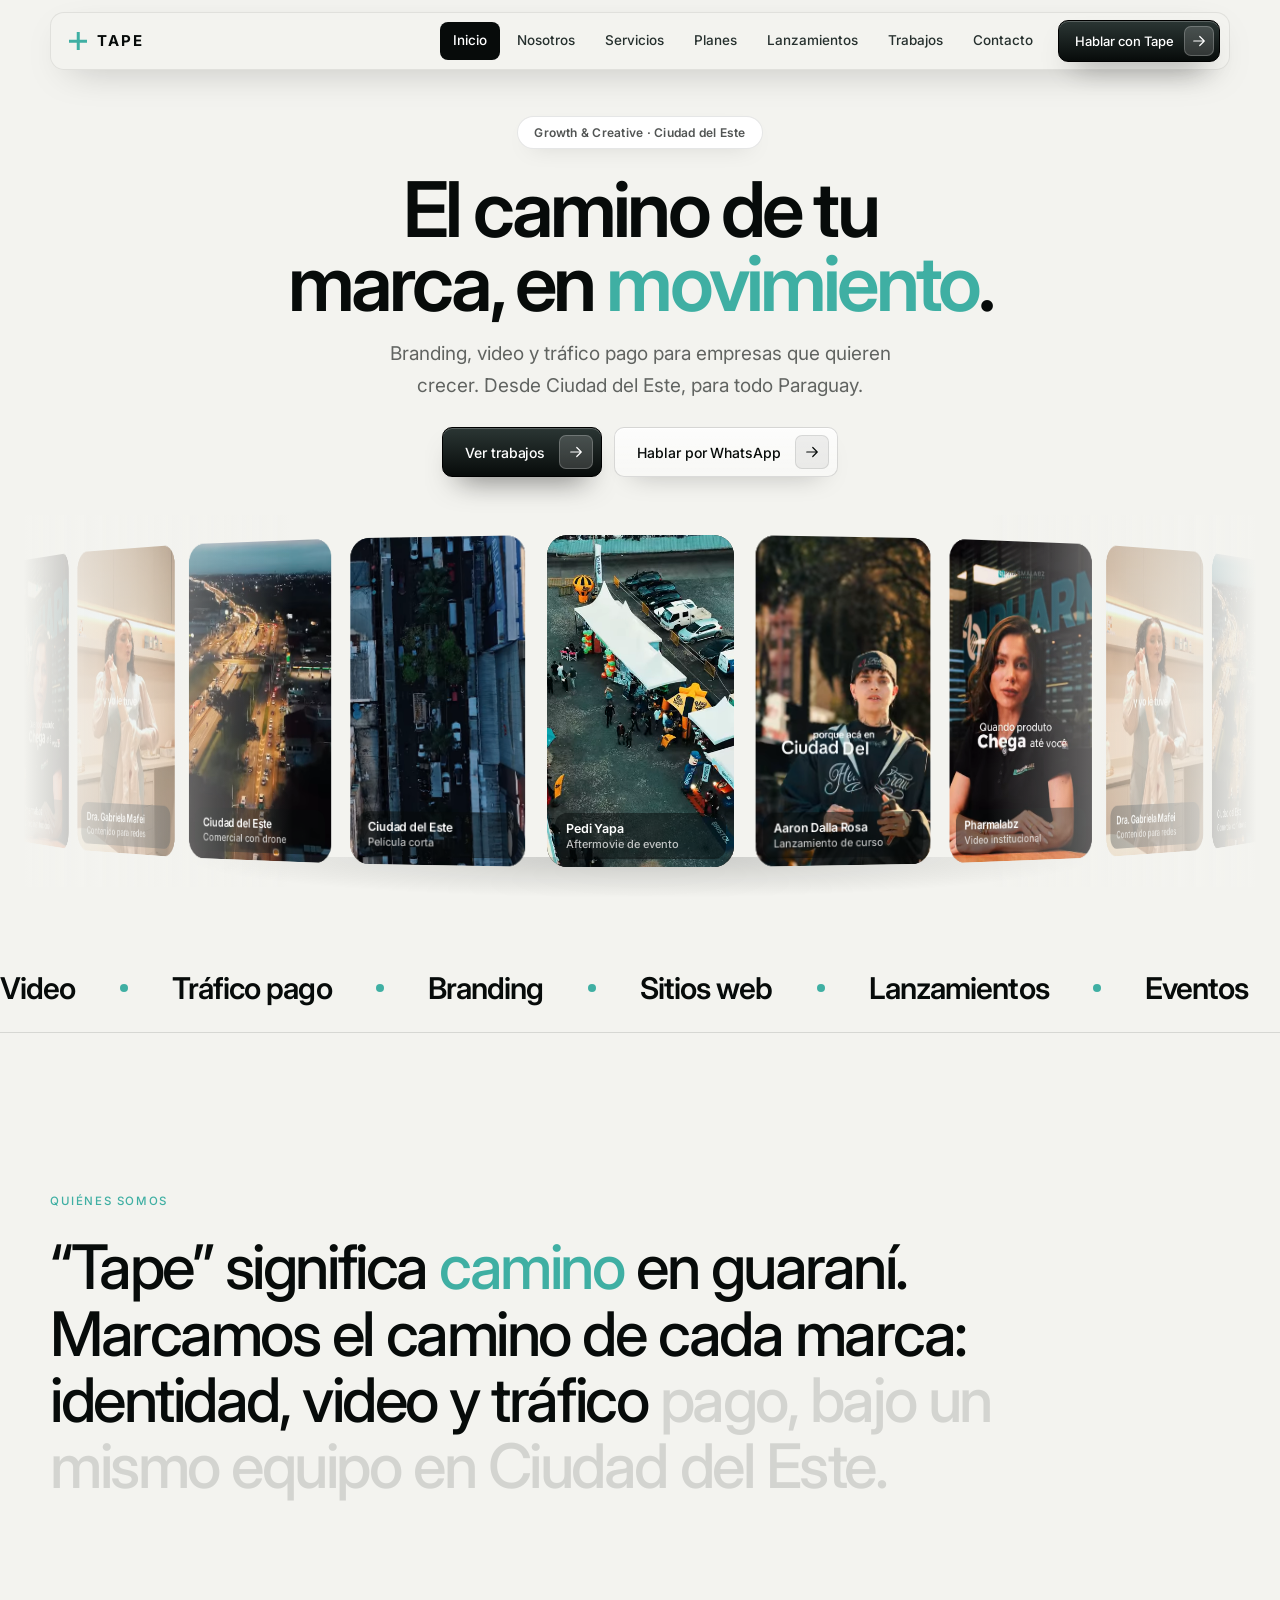
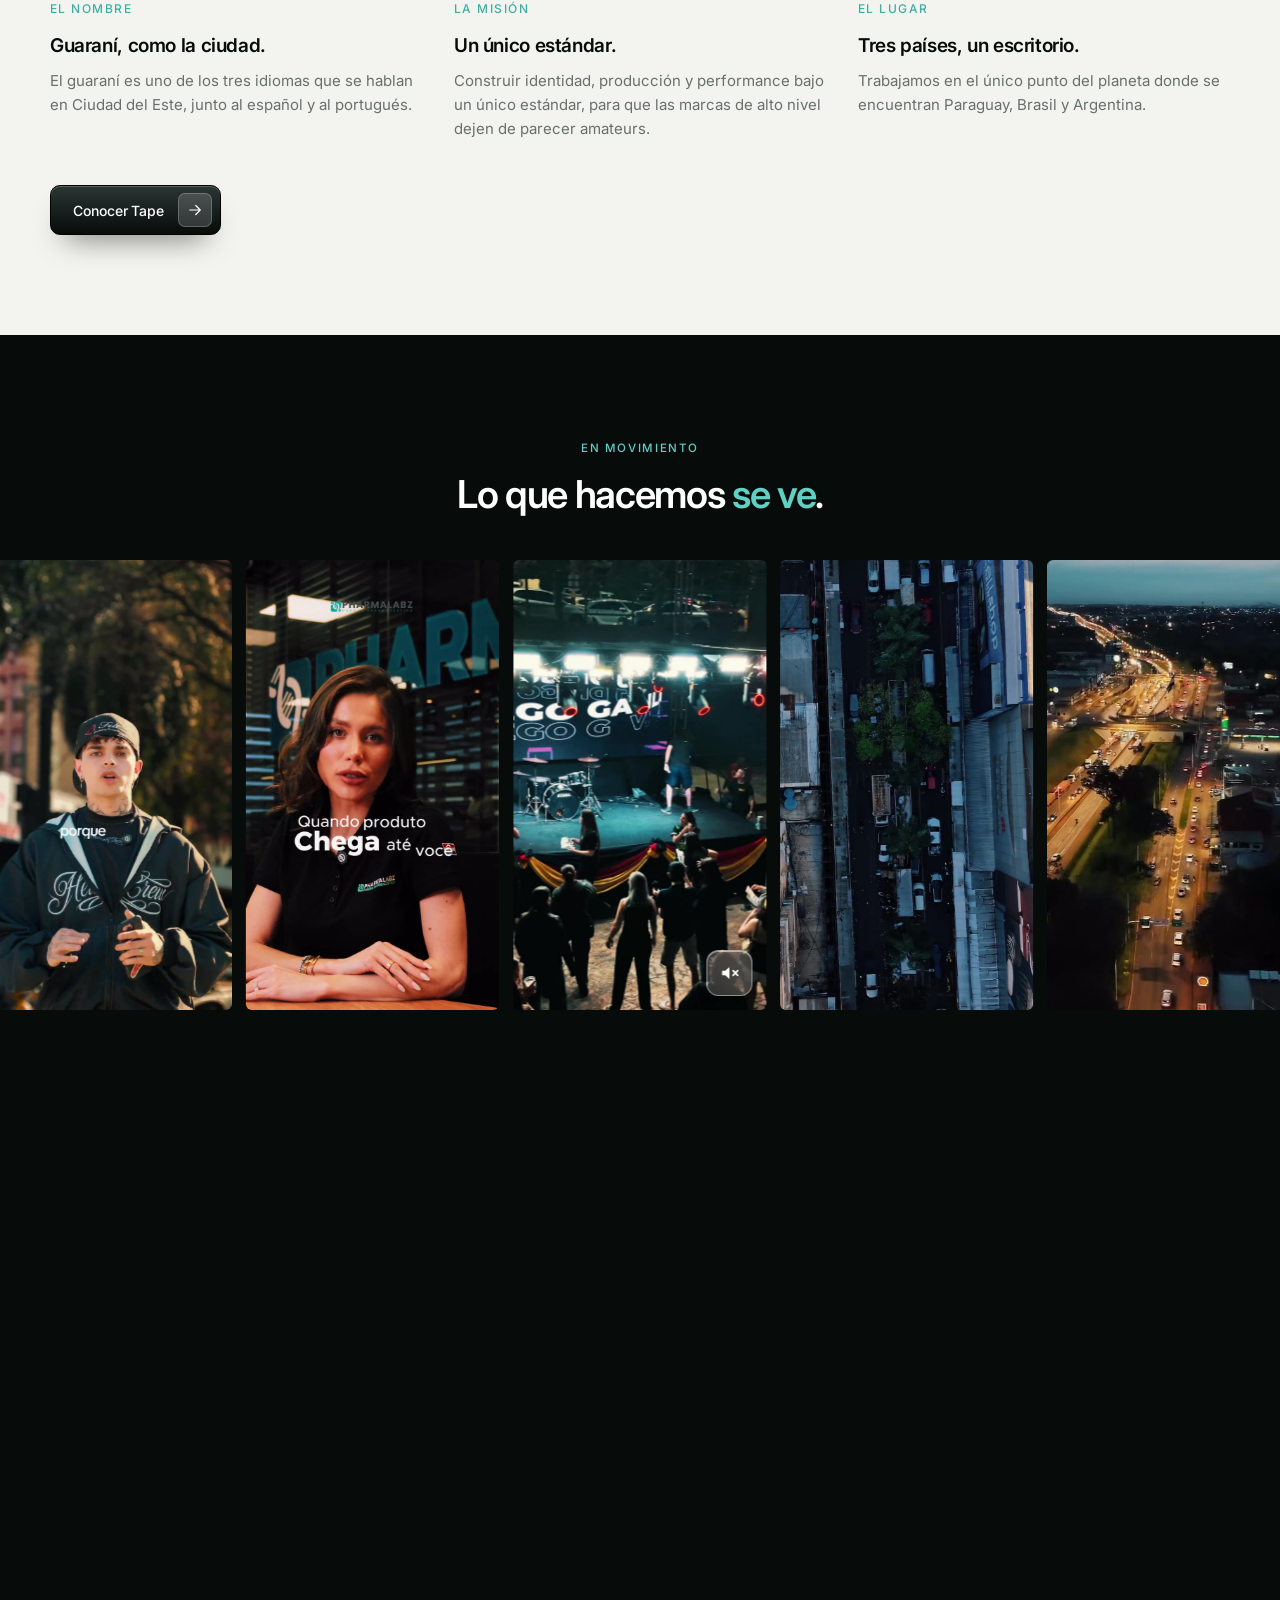
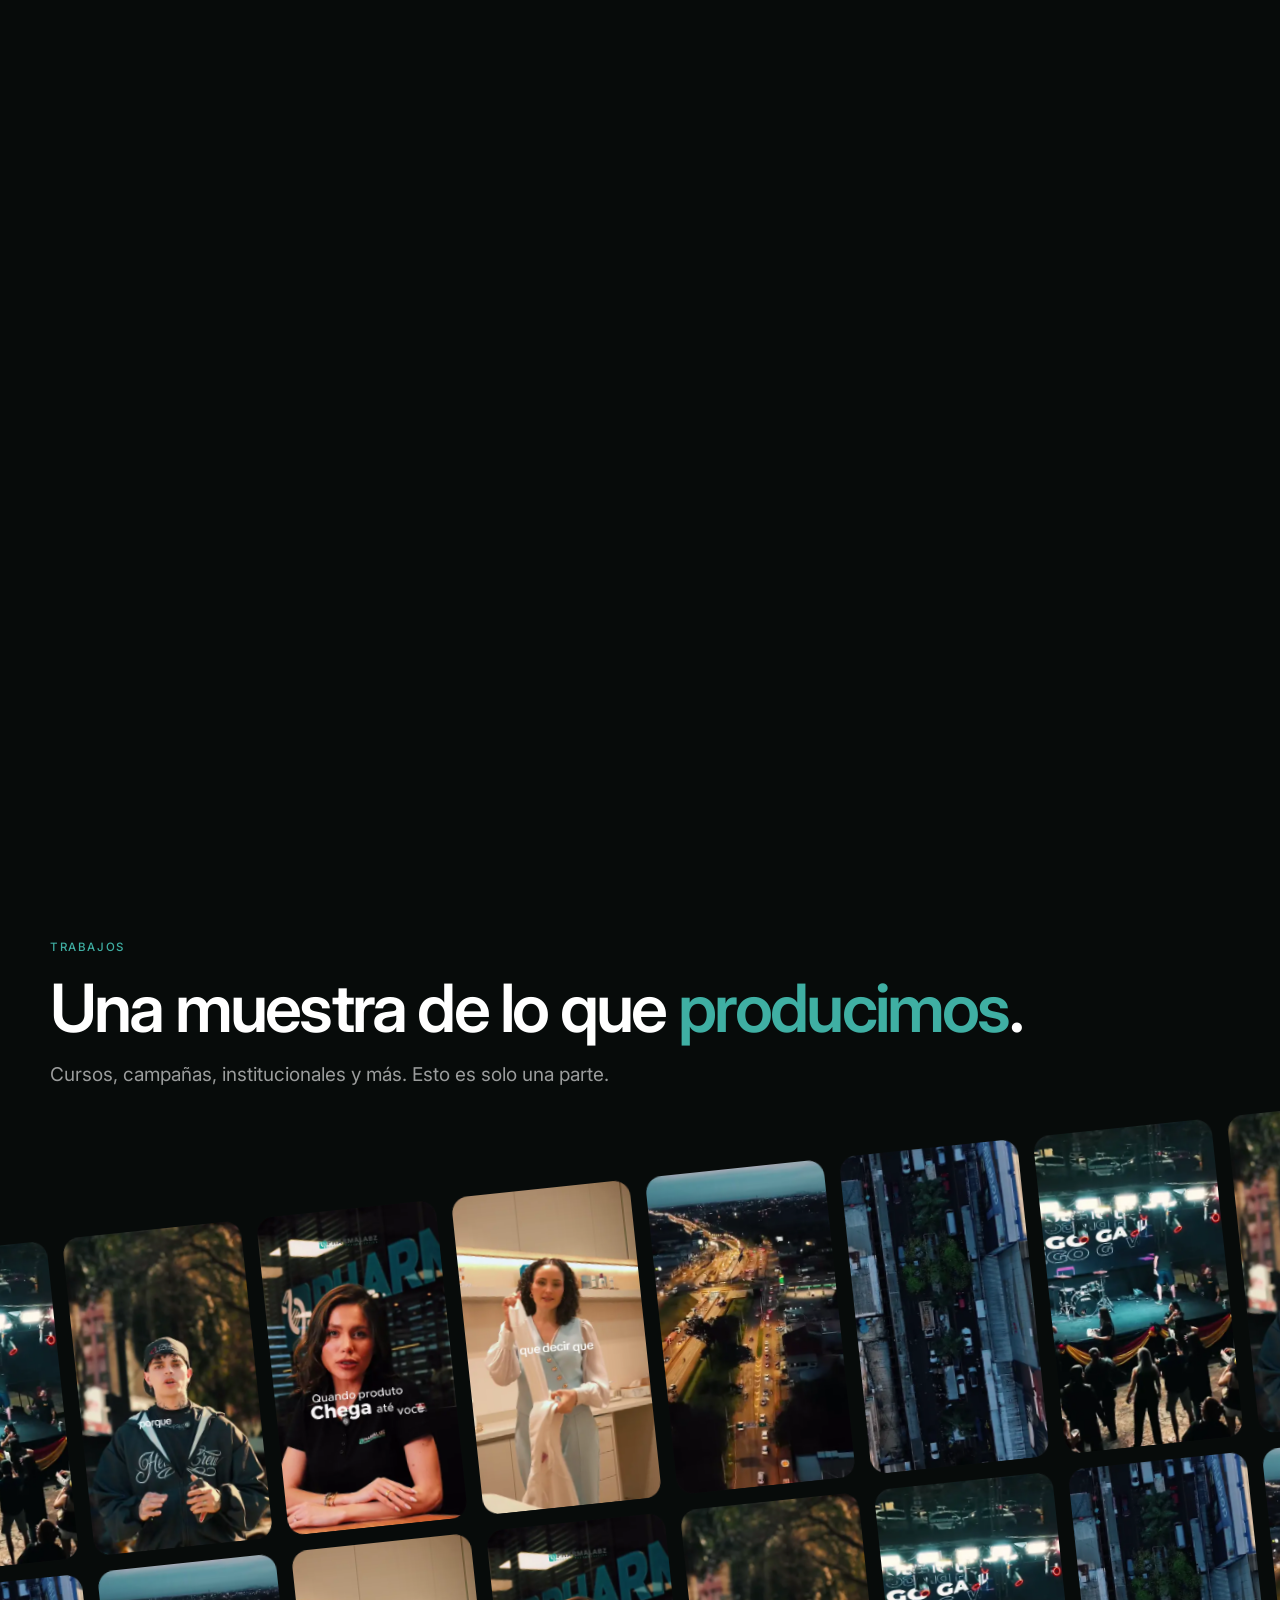
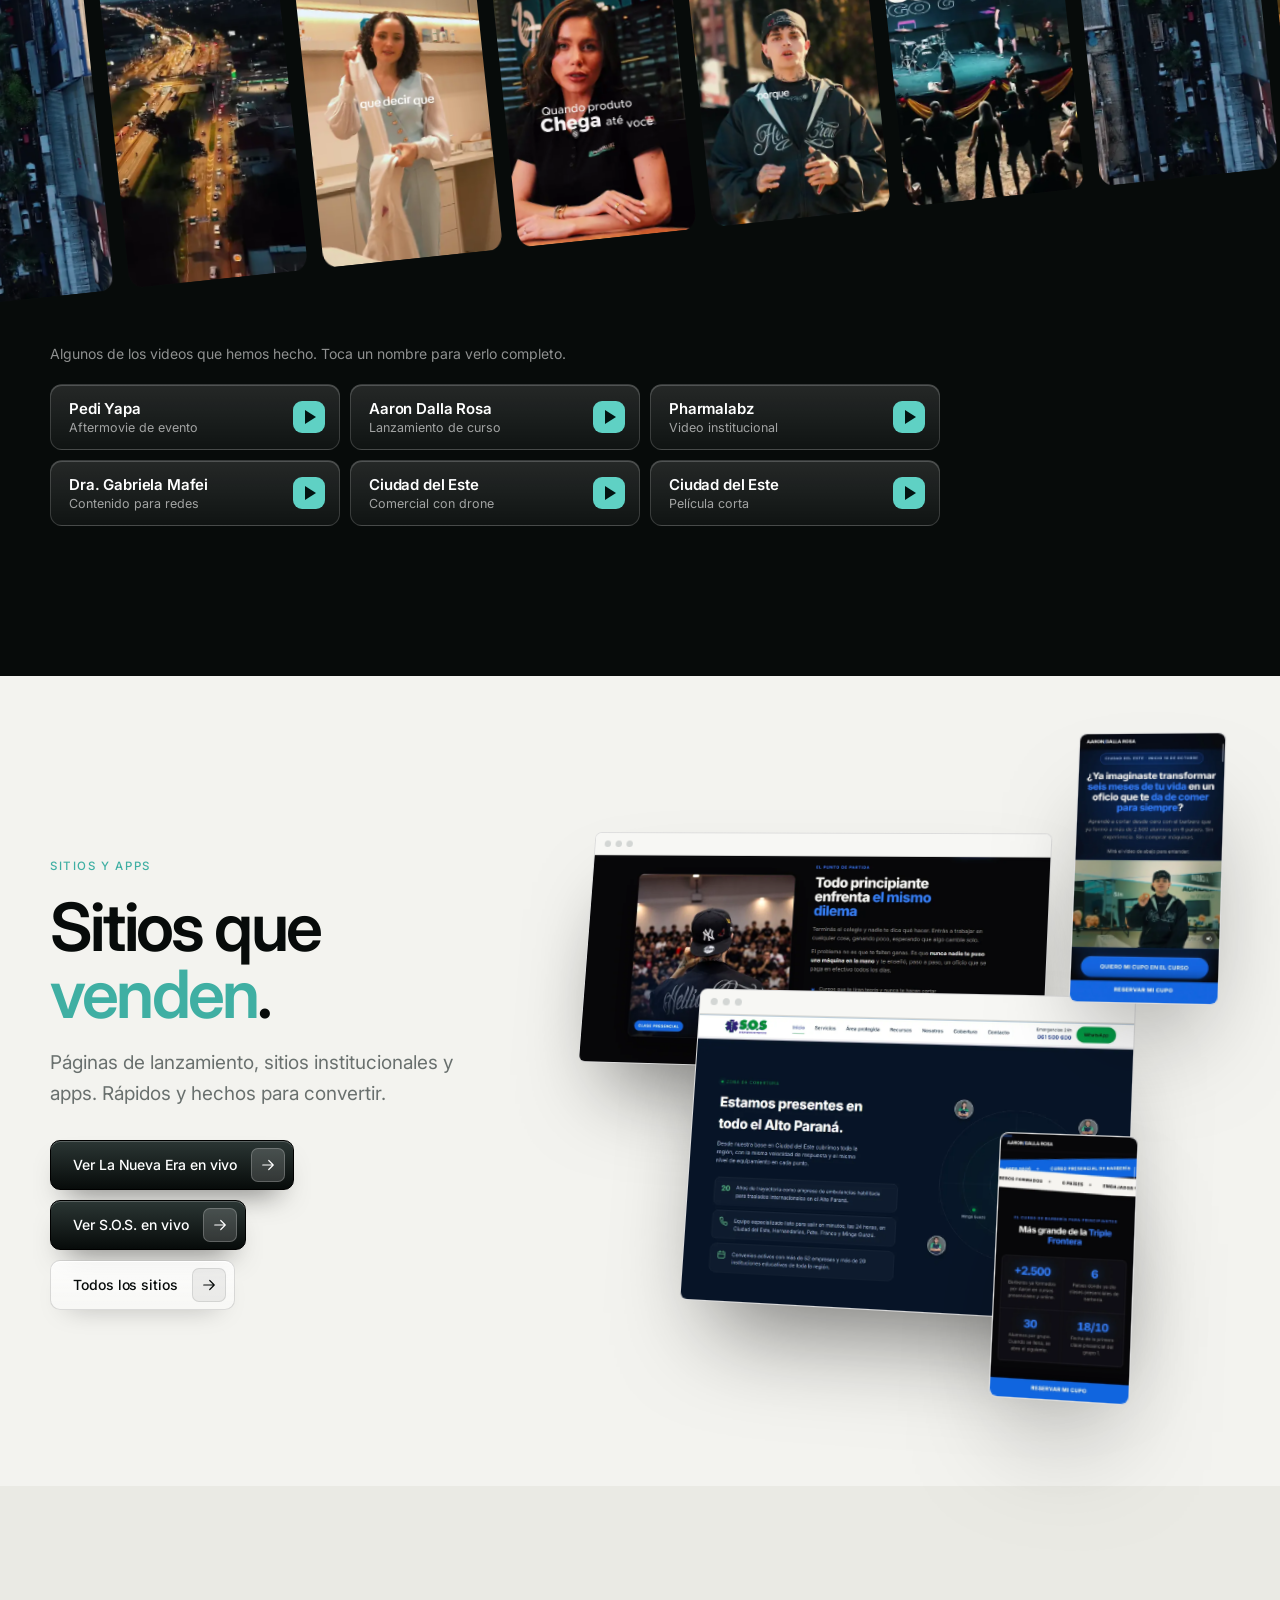
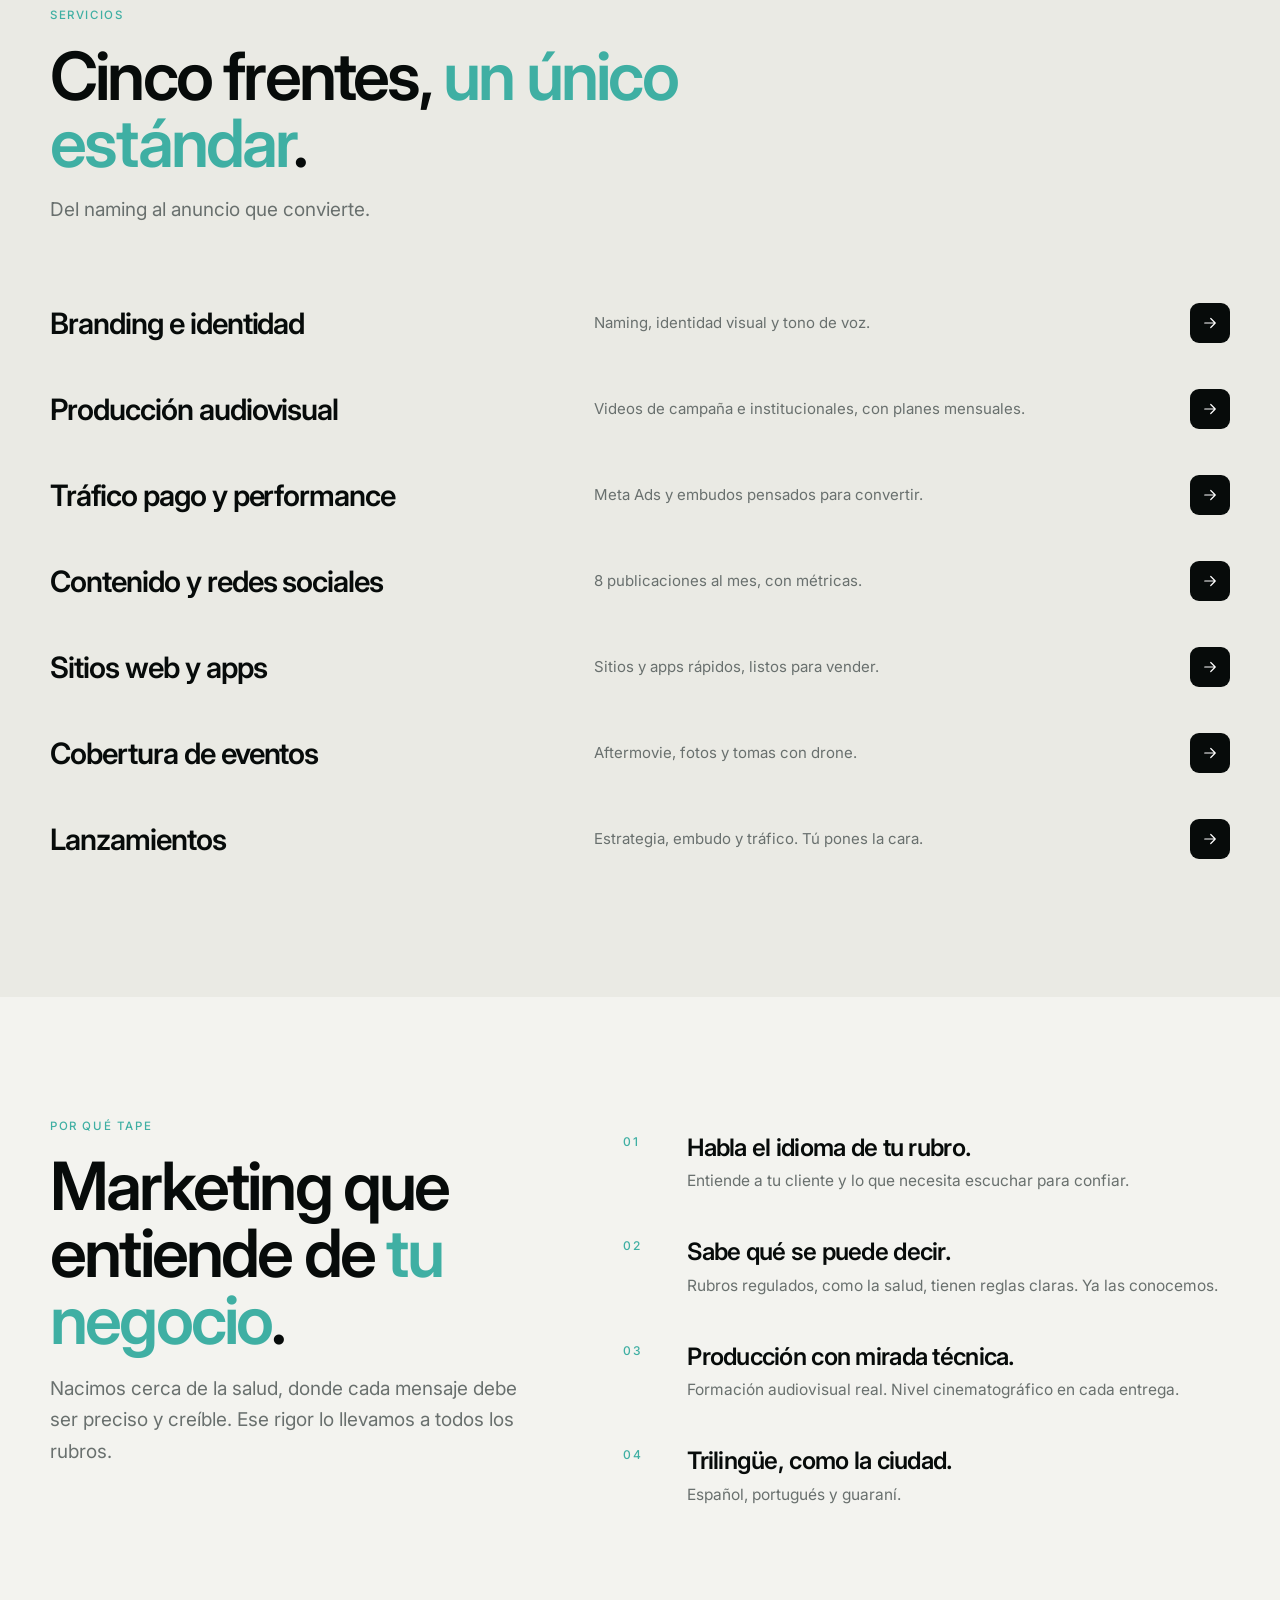
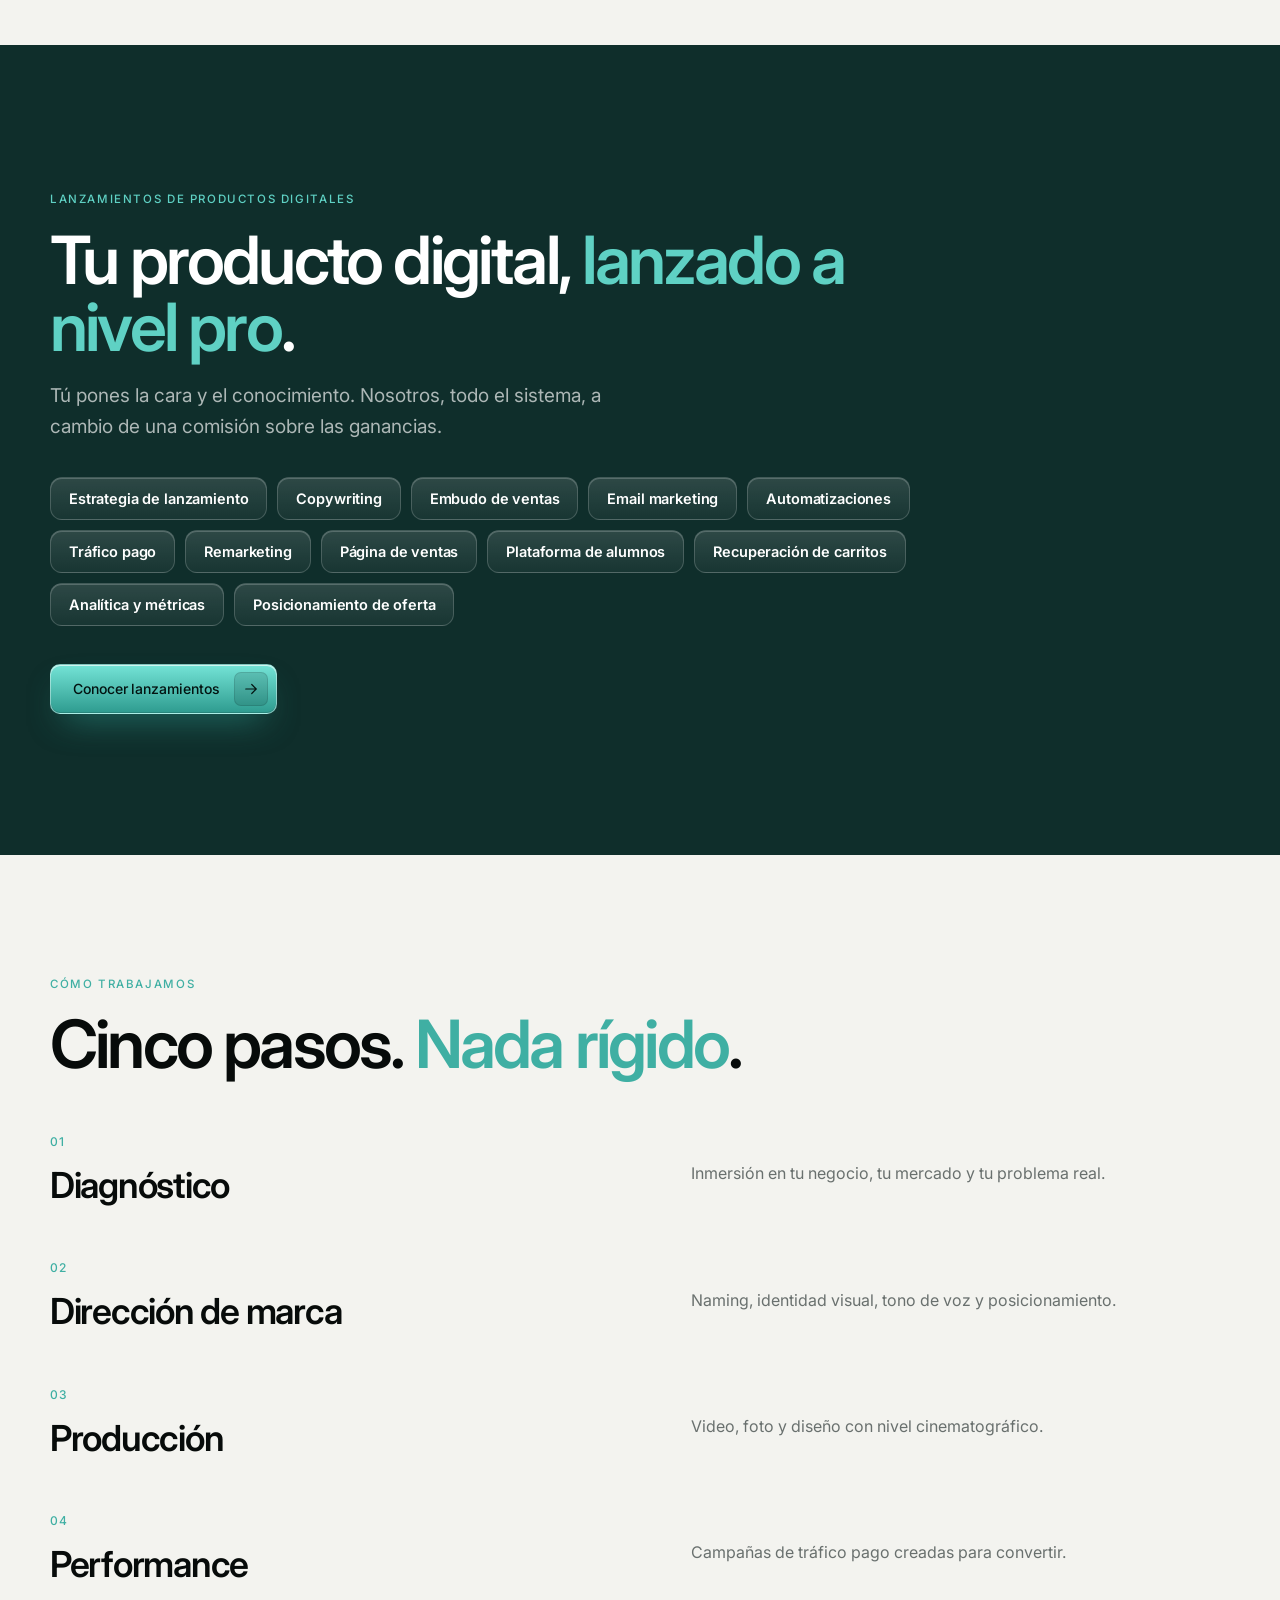
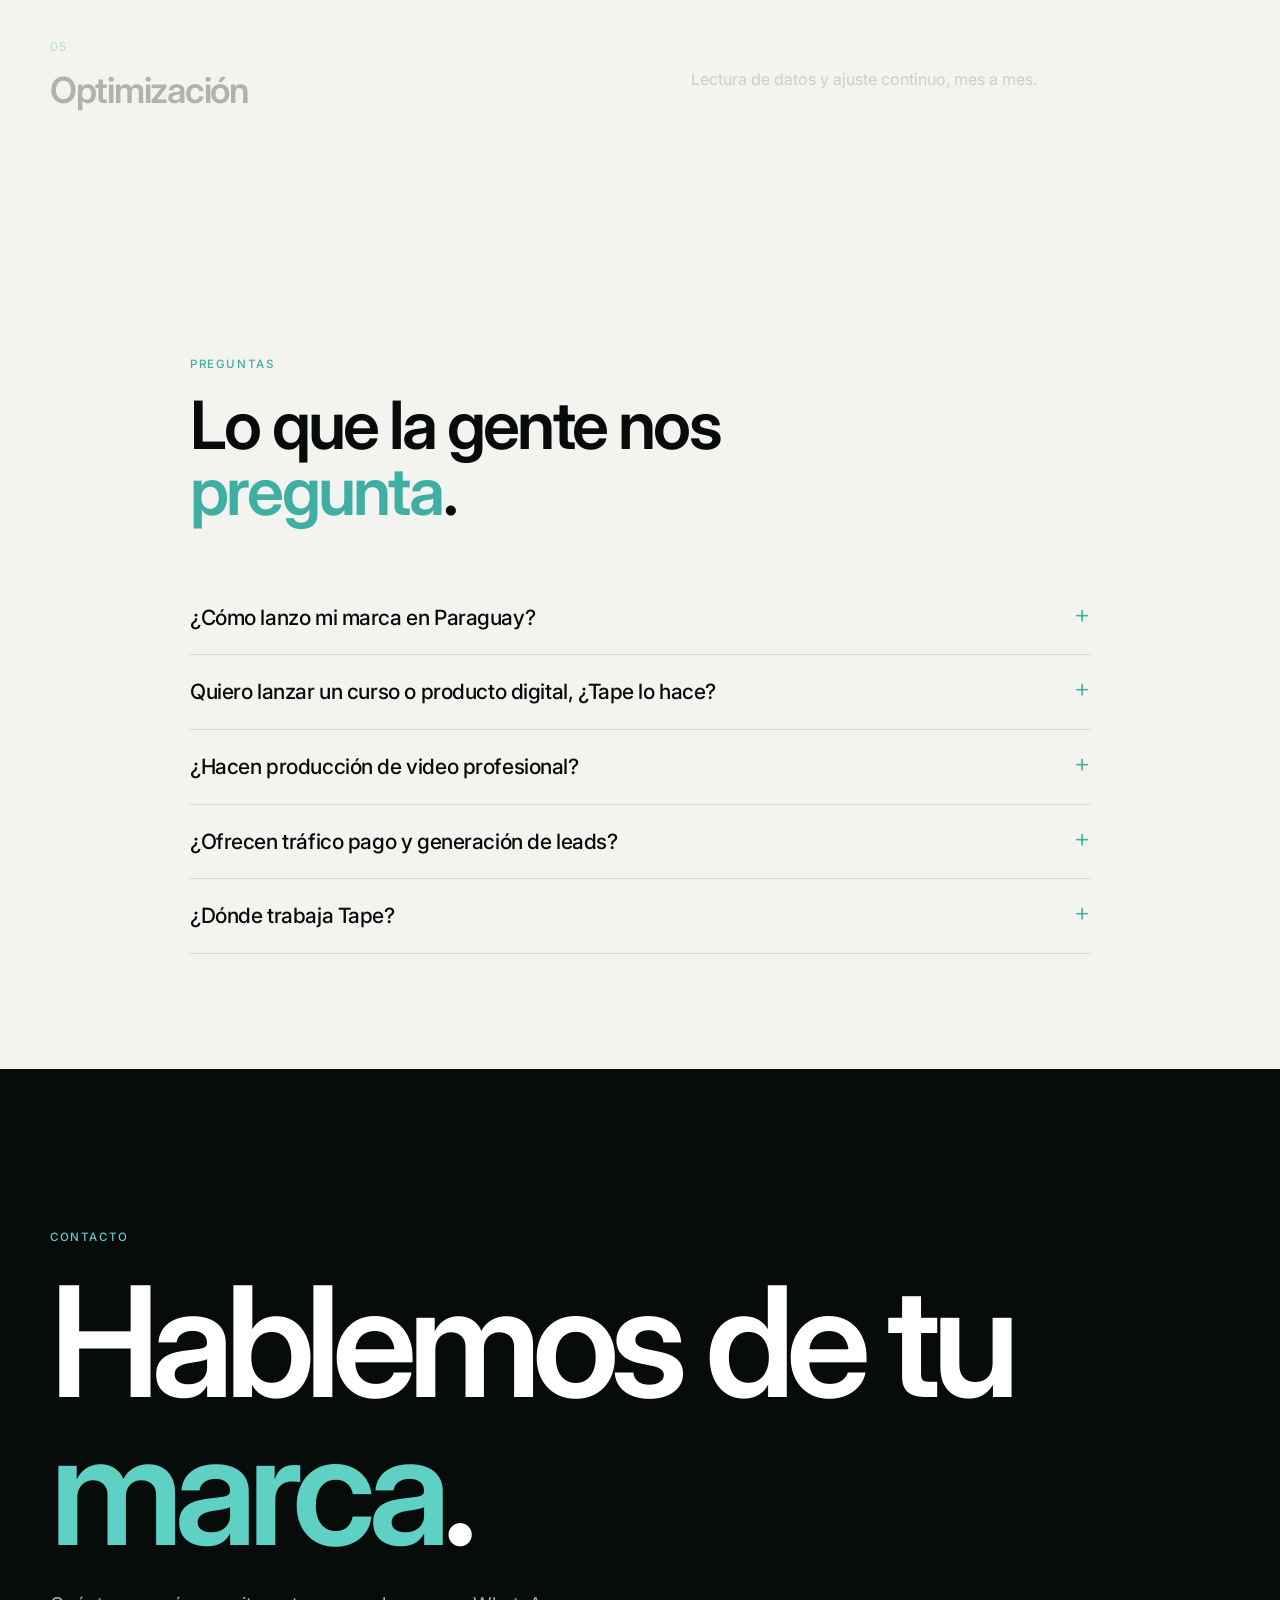
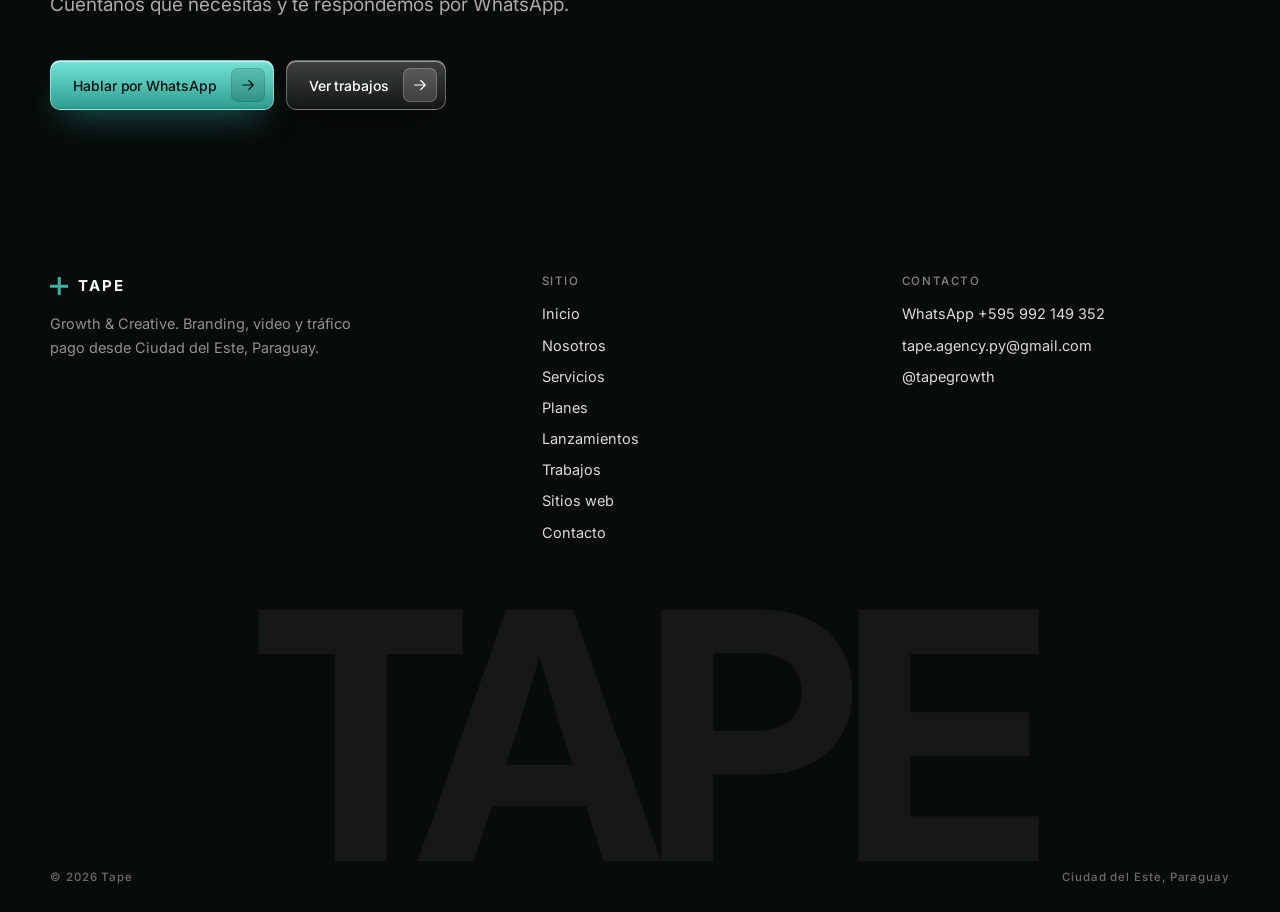
==== commit cc0aa713: "Home video section: full-length Pedi Yapa aftermovie (720p) with sound toggle; muted autoplay while " ====
--- a/index.html
+++ b/index.html
@@ -21,7 +21,7 @@
 <body>
 <div class="pgb"></div><header class="hd"><div class="bar"><a class="logo" href="/"><span class="mk"></span>TAPE</a><nav class="nv"><a class="l on" href="/">Inicio</a><a class="l" href="/nosotros/">Nosotros</a><a class="l" href="/servicios/">Servicios</a><a class="l" href="/planes/">Planes</a><a class="l" href="/lanzamientos/">Lanzamientos</a><a class="l" href="/trabajos/">Trabajos</a><a class="l" href="/contacto/">Contacto</a><a class="gb lt sm" data-wa="Hola, quiero hablar con Tape.">Hablar con Tape<span class="ar"><svg class="ic" viewBox="0 0 24 24"><path d="M5 12h14M13 6l6 6-6 6"/></svg></span></a><button class="mt" aria-label="Menú"><i></i></button></nav></div></header><div class="mm"><div class="pn"><a class="l" href="/">Inicio</a><a class="l" href="/nosotros/">Nosotros</a><a class="l" href="/servicios/">Servicios</a><a class="l" href="/planes/">Planes</a><a class="l" href="/lanzamientos/">Lanzamientos</a><a class="l" href="/trabajos/">Trabajos</a><a class="l" href="/sitios/">Sitios web</a><a class="l" href="/contacto/">Contacto</a><a class="gb te" data-wa="Hola, quiero hablar con Tape.">WhatsApp<span class="ar"><svg class="ic" viewBox="0 0 24 24"><path d="M5 12h14M13 6l6 6-6 6"/></svg></span></a></div></div>
 <main>
-<section class="h2"><div class="wrap in"><span class="rec fadeup" style="--i:0"><span class="lc">Growth &amp; Creative · Ciudad del Este</span></span><h1 class="d1"><span class="ln" style="--i:0"><span>El camino de tu</span></span><span class="ln" style="--i:1"><span>marca, en <em>movimiento</em>.</span></span></h1><p class="lead fadeup" style="--i:1">Branding, video y tráfico pago para empresas que quieren crecer. Desde Ciudad del Este, para todo Paraguay.</p><div class="acts fadeup" style="--i:2"><a class="gb lt" href="/trabajos/">Ver trabajos<span class="ar"><svg class="ic" viewBox="0 0 24 24"><path d="M5 12h14M13 6l6 6-6 6"/></svg></span></a><a class="gb ol" data-wa="Hola, quiero hablar con Tape.">Hablar por WhatsApp<span class="ar"><svg class="ic" viewBox="0 0 24 24"><path d="M5 12h14M13 6l6 6-6 6"/></svg></span></a></div></div><div class="hr" aria-hidden="true"><div class="hrg"><div class="hri"><div class="hrc" style="--i:0" data-k="pediyapa"><img src="/media/h-pediyapa.webp" alt="" width="400" height="711" decoding="async"><span class="hrl"><b>Pedi Yapa</b><span>Aftermovie de evento</span></span></div><div class="hrc" style="--i:1" data-k="aaron"><img src="/media/h-aaron.webp" alt="" width="400" height="711" decoding="async"><span class="hrl"><b>Aaron Dalla Rosa</b><span>Lanzamiento de curso</span></span></div><div class="hrc" style="--i:2" data-k="pharmalabz"><img src="/media/h-pharmalabz.webp" alt="" width="400" height="711" decoding="async"><span class="hrl"><b>Pharmalabz</b><span>Video institucional</span></span></div><div class="hrc" style="--i:3" data-k="mafei"><img src="/media/h-mafei.webp" alt="" width="400" height="711" decoding="async"><span class="hrl"><b>Dra. Gabriela Mafei</b><span>Contenido para redes</span></span></div><div class="hrc" style="--i:4" data-k="drone"><img src="/media/h-drone.webp" alt="" width="400" height="711" decoding="async"><span class="hrl"><b>Ciudad del Este</b><span>Comercial con drone</span></span></div><div class="hrc" style="--i:5" data-k="cde"><img src="/media/h-cde.webp" alt="" width="400" height="711" decoding="async"><span class="hrl"><b>Ciudad del Este</b><span>Película corta</span></span></div><div class="hrc" style="--i:6" data-k="pediyapa"><img src="/media/h-pediyapa.webp" alt="" width="400" height="711" decoding="async"><span class="hrl"><b>Pedi Yapa</b><span>Aftermovie de evento</span></span></div><div class="hrc" style="--i:7" data-k="aaron"><img src="/media/h-aaron.webp" alt="" width="400" height="711" decoding="async"><span class="hrl"><b>Aaron Dalla Rosa</b><span>Lanzamiento de curso</span></span></div><div class="hrc" style="--i:8" data-k="pharmalabz"><img src="/media/h-pharmalabz.webp" alt="" width="400" height="711" decoding="async"><span class="hrl"><b>Pharmalabz</b><span>Video institucional</span></span></div><div class="hrc" style="--i:9" data-k="mafei"><img src="/media/h-mafei.webp" alt="" width="400" height="711" decoding="async"><span class="hrl"><b>Dra. Gabriela Mafei</b><span>Contenido para redes</span></span></div><div class="hrc" style="--i:10" data-k="drone"><img src="/media/h-drone.webp" alt="" width="400" height="711" decoding="async"><span class="hrl"><b>Ciudad del Este</b><span>Comercial con drone</span></span></div><div class="hrc" style="--i:11" data-k="cde"><img src="/media/h-cde.webp" alt="" width="400" height="711" decoding="async"><span class="hrl"><b>Ciudad del Este</b><span>Película corta</span></span></div><div class="hrc" style="--i:12" data-k="pediyapa"><img src="/media/h-pediyapa.webp" alt="" width="400" height="711" decoding="async"><span class="hrl"><b>Pedi Yapa</b><span>Aftermovie de evento</span></span></div><div class="hrc" style="--i:13" data-k="aaron"><img src="/media/h-aaron.webp" alt="" width="400" height="711" decoding="async"><span class="hrl"><b>Aaron Dalla Rosa</b><span>Lanzamiento de curso</span></span></div><div class="hrc" style="--i:14" data-k="pharmalabz"><img src="/media/h-pharmalabz.webp" alt="" width="400" height="711" decoding="async"><span class="hrl"><b>Pharmalabz</b><span>Video institucional</span></span></div><div class="hrc" style="--i:15" data-k="mafei"><img src="/media/h-mafei.webp" alt="" width="400" height="711" decoding="async"><span class="hrl"><b>Dra. Gabriela Mafei</b><span>Contenido para redes</span></span></div><div class="hrc" style="--i:16" data-k="drone"><img src="/media/h-drone.webp" alt="" width="400" height="711" decoding="async"><span class="hrl"><b>Ciudad del Este</b><span>Comercial con drone</span></span></div><div class="hrc" style="--i:17" data-k="cde"><img src="/media/h-cde.webp" alt="" width="400" height="711" decoding="async"><span class="hrl"><b>Ciudad del Este</b><span>Película corta</span></span></div><div class="hrc" style="--i:18" data-k="pediyapa"><img src="/media/h-pediyapa.webp" alt="" width="400" height="711" decoding="async"><span class="hrl"><b>Pedi Yapa</b><span>Aftermovie de evento</span></span></div><div class="hrc" style="--i:19" data-k="aaron"><img src="/media/h-aaron.webp" alt="" width="400" height="711" decoding="async"><span class="hrl"><b>Aaron Dalla Rosa</b><span>Lanzamiento de curso</span></span></div><div class="hrc" style="--i:20" data-k="pharmalabz"><img src="/media/h-pharmalabz.webp" alt="" width="400" height="711" decoding="async"><span class="hrl"><b>Pharmalabz</b><span>Video institucional</span></span></div><div class="hrc" style="--i:21" data-k="mafei"><img src="/media/h-mafei.webp" alt="" width="400" height="711" decoding="async"><span class="hrl"><b>Dra. Gabriela Mafei</b><span>Contenido para redes</span></span></div><div class="hrc" style="--i:22" data-k="drone"><img src="/media/h-drone.webp" alt="" width="400" height="711" decoding="async"><span class="hrl"><b>Ciudad del Este</b><span>Comercial con drone</span></span></div><div class="hrc" style="--i:23" data-k="cde"><img src="/media/h-cde.webp" alt="" width="400" height="711" decoding="async"><span class="hrl"><b>Ciudad del Este</b><span>Película corta</span></span></div></div></div><div class="hrs"></div></div></section><div class="mq" aria-hidden="true"><div class="wr"><div class="t"><span>Video</span><b></b><span>Tráfico pago</span><b></b><span>Branding</span><b></b><span>Sitios web</span><b></b><span>Lanzamientos</span><b></b><span>Eventos</span><b></b></div><div class="t"><span>Video</span><b></b><span>Tráfico pago</span><b></b><span>Branding</span><b></b><span>Sitios web</span><b></b><span>Lanzamientos</span><b></b><span>Eventos</span><b></b></div></div></div><section class="mf"><div class="wrap"><span class="tg rv">Quiénes somos</span><p class="words" data-words>“Tape” significa <em>camino</em> en guaraní. Marcamos el camino de cada marca: identidad, video y tráfico pago, bajo un mismo equipo en Ciudad del Este.</p><div class="trio"><div class="rv"><span class="num">EL NOMBRE</span><h3>Guaraní, como la ciudad.</h3><p>El guaraní es uno de los tres idiomas que se hablan en Ciudad del Este, junto al español y al portugués.</p></div><div class="rv"><span class="num">LA MISIÓN</span><h3>Un único estándar.</h3><p>Construir identidad, producción y performance bajo un único estándar, para que las marcas de alto nivel dejen de parecer amateurs.</p></div><div class="rv"><span class="num">EL LUGAR</span><h3>Tres países, un escritorio.</h3><p>Trabajamos en el único punto del planeta donde se encuentran Paraguay, Brasil y Argentina.</p></div></div><div style="margin-top:44px" class="rv"><a class="gb lt" href="/nosotros/">Conocer Tape<span class="ar"><svg class="ic" viewBox="0 0 24 24"><path d="M5 12h14M13 6l6 6-6 6"/></svg></span></a></div></div></section><section class="xv dk"><div class="st"><div class="xh"><span class="tg">En movimiento</span><div class="d3">Lo que hacemos <em>se ve</em>.</div></div><div class="xs"><img src="/media/aaron.jpg" alt=""></div><div class="xs"><img src="/media/pharmalabz.jpg" alt=""></div><div class="xc ct" data-t="Pedi Yapa | Aftermovie de evento" data-s="/media/pediyapa.mp4" data-p="/media/pediyapa.jpg"><img class="bgp" src="/media/pediyapa.jpg" alt=""><video muted loop playsinline preload="none" poster="/media/pediyapa.jpg" data-src="/media/x-pediyapa.mp4"></video></div><div class="xs"><img src="/media/cde.jpg" alt=""></div><div class="xs"><img src="/media/drone.jpg" alt=""></div><div class="xo"><div class="wrap"><div><span class="mono" style="color:var(--teal-b)">Pedi Yapa · Aftermovie</span><div class="d2" style="margin-top:10px">Eventos que <em>se viven</em>.</div></div><a class="gb te" href="/trabajos/">Ver trabajos<span class="ar"><svg class="ic" viewBox="0 0 24 24"><path d="M5 12h14M13 6l6 6-6 6"/></svg></span></a></div></div></div></section><section class="db"><div class="wrap"><div class="head"><div><span class="tg rv">Trabajos</span><div class="d2 rv" style="margin-top:16px">Una muestra de lo que <em>producimos</em>.</div><p class="lead rv" style="margin-top:18px;max-width:560px;color:rgba(255,255,255,.6)">Cursos, campañas, institucionales y más. Esto es solo una parte.</p></div></div></div><div class="dg" aria-hidden="true"><div class="dr l"><div class="dm"><div class="dt" data-k="pediyapa"><img src="/media/h-pediyapa.webp" alt="" width="400" height="711" loading="lazy" decoding="async"></div><div class="dt" data-k="aaron"><img src="/media/h-aaron.webp" alt="" width="400" height="711" loading="lazy" decoding="async"></div><div class="dt" data-k="pharmalabz"><img src="/media/h-pharmalabz.webp" alt="" width="400" height="711" loading="lazy" decoding="async"></div><div class="dt" data-k="mafei"><img src="/media/h-mafei.webp" alt="" width="400" height="711" loading="lazy" decoding="async"></div><div class="dt" data-k="drone"><img src="/media/h-drone.webp" alt="" width="400" height="711" loading="lazy" decoding="async"></div><div class="dt" data-k="cde"><img src="/media/h-cde.webp" alt="" width="400" height="711" loading="lazy" decoding="async"></div><div class="dt" data-k="pediyapa"><img src="/media/h-pediyapa.webp" alt="" width="400" height="711" loading="lazy" decoding="async"></div><div class="dt" data-k="aaron"><img src="/media/h-aaron.webp" alt="" width="400" height="711" loading="lazy" decoding="async"></div><div class="dt" data-k="pharmalabz"><img src="/media/h-pharmalabz.webp" alt="" width="400" height="711" loading="lazy" decoding="async"></div><div class="dt" data-k="mafei"><img src="/media/h-mafei.webp" alt="" width="400" height="711" loading="lazy" decoding="async"></div><div class="dt" data-k="drone"><img src="/media/h-drone.webp" alt="" width="400" height="711" loading="lazy" decoding="async"></div><div class="dt" data-k="cde"><img src="/media/h-cde.webp" alt="" width="400" height="711" loading="lazy" decoding="async"></div><div class="dt" data-k="pediyapa"><img src="/media/h-pediyapa.webp" alt="" width="400" height="711" loading="lazy" decoding="async"></div><div class="dt" data-k="aaron"><img src="/media/h-aaron.webp" alt="" width="400" height="711" loading="lazy" decoding="async"></div><div class="dt" data-k="pharmalabz"><img src="/media/h-pharmalabz.webp" alt="" width="400" height="711" loading="lazy" decoding="async"></div><div class="dt" data-k="mafei"><img src="/media/h-mafei.webp" alt="" width="400" height="711" loading="lazy" decoding="async"></div><div class="dt" data-k="drone"><img src="/media/h-drone.webp" alt="" width="400" height="711" loading="lazy" decoding="async"></div><div class="dt" data-k="cde"><img src="/media/h-cde.webp" alt="" width="400" height="711" loading="lazy" decoding="async"></div></div></div><div class="dr r"><div class="dm"><div class="dt" data-k="cde"><img src="/media/h-cde.webp" alt="" width="400" height="711" loading="lazy" decoding="async"></div><div class="dt" data-k="drone"><img src="/media/h-drone.webp" alt="" width="400" height="711" loading="lazy" decoding="async"></div><div class="dt" data-k="mafei"><img src="/media/h-mafei.webp" alt="" width="400" height="711" loading="lazy" decoding="async"></div><div class="dt" data-k="pharmalabz"><img src="/media/h-pharmalabz.webp" alt="" width="400" height="711" loading="lazy" decoding="async"></div><div class="dt" data-k="aaron"><img src="/media/h-aaron.webp" alt="" width="400" height="711" loading="lazy" decoding="async"></div><div class="dt" data-k="pediyapa"><img src="/media/h-pediyapa.webp" alt="" width="400" height="711" loading="lazy" decoding="async"></div><div class="dt" data-k="cde"><img src="/media/h-cde.webp" alt="" width="400" height="711" loading="lazy" decoding="async"></div><div class="dt" data-k="drone"><img src="/media/h-drone.webp" alt="" width="400" height="711" loading="lazy" decoding="async"></div><div class="dt" data-k="mafei"><img src="/media/h-mafei.webp" alt="" width="400" height="711" loading="lazy" decoding="async"></div><div class="dt" data-k="pharmalabz"><img src="/media/h-pharmalabz.webp" alt="" width="400" height="711" loading="lazy" decoding="async"></div><div class="dt" data-k="aaron"><img src="/media/h-aaron.webp" alt="" width="400" height="711" loading="lazy" decoding="async"></div><div class="dt" data-k="pediyapa"><img src="/media/h-pediyapa.webp" alt="" width="400" height="711" loading="lazy" decoding="async"></div><div class="dt" data-k="cde"><img src="/media/h-cde.webp" alt="" width="400" height="711" loading="lazy" decoding="async"></div><div class="dt" data-k="drone"><img src="/media/h-drone.webp" alt="" width="400" height="711" loading="lazy" decoding="async"></div><div class="dt" data-k="mafei"><img src="/media/h-mafei.webp" alt="" width="400" height="711" loading="lazy" decoding="async"></div><div class="dt" data-k="pharmalabz"><img src="/media/h-pharmalabz.webp" alt="" width="400" height="711" loading="lazy" decoding="async"></div><div class="dt" data-k="aaron"><img src="/media/h-aaron.webp" alt="" width="400" height="711" loading="lazy" decoding="async"></div><div class="dt" data-k="pediyapa"><img src="/media/h-pediyapa.webp" alt="" width="400" height="711" loading="lazy" decoding="async"></div></div></div></div><div class="wrap"><p class="dn">Algunos de los videos que hemos hecho. Toca un nombre para verlo completo.</p><div class="nl"><button class="vl" data-t="Pedi Yapa | Aftermovie de evento" data-s="/media/pediyapa.mp4" data-p="/media/pediyapa.jpg"><span><b>Pedi Yapa</b><i>Aftermovie de evento</i></span><em class="pp"></em></button><button class="vl" data-t="Aaron Dalla Rosa | Lanzamiento de curso" data-s="/media/aaron.mp4" data-p="/media/aaron.jpg"><span><b>Aaron Dalla Rosa</b><i>Lanzamiento de curso</i></span><em class="pp"></em></button><button class="vl" data-t="Pharmalabz | Video institucional" data-s="/media/pharmalabz.mp4" data-p="/media/pharmalabz.jpg"><span><b>Pharmalabz</b><i>Video institucional</i></span><em class="pp"></em></button><button class="vl" data-t="Dra. Gabriela Mafei | Contenido para redes" data-s="/media/mafei.mp4" data-p="/media/mafei.jpg"><span><b>Dra. Gabriela Mafei</b><i>Contenido para redes</i></span><em class="pp"></em></button><button class="vl" data-t="Ciudad del Este | Comercial con drone" data-s="/media/drone.mp4" data-p="/media/drone.jpg" data-l="1"><span><b>Ciudad del Este</b><i>Comercial con drone</i></span><em class="pp"></em></button><button class="vl" data-t="Ciudad del Este | Película corta" data-s="/media/cde.mp4" data-p="/media/cde.jpg"><span><b>Ciudad del Este</b><i>Película corta</i></span><em class="pp"></em></button></div></div></section><section class="sec w3"><div class="wrap g"><div><span class="tg rv">Sitios y apps</span><h2 class="d2 rv" style="margin-top:16px">Sitios que <em>venden</em>.</h2><p class="lead rv" style="margin-top:20px">Páginas de lanzamiento, sitios institucionales y apps. Rápidos y hechos para convertir.</p><div class="acts rv"><a class="gb lt" href="https://www.nuevaeraacademy.site" target="_blank" rel="noopener">Ver La Nueva Era en vivo<span class="ar"><svg class="ic" viewBox="0 0 24 24"><path d="M5 12h14M13 6l6 6-6 6"/></svg></span></a><a class="gb lt" href="https://siteoficial-wine.vercel.app/index.html" target="_blank" rel="noopener">Ver S.O.S. en vivo<span class="ar"><svg class="ic" viewBox="0 0 24 24"><path d="M5 12h14M13 6l6 6-6 6"/></svg></span></a><a class="gb ol" href="/sitios/">Todos los sitios<span class="ar"><svg class="ic" viewBox="0 0 24 24"><path d="M5 12h14M13 6l6 6-6 6"/></svg></span></a></div></div><div class="stage"><div class="scene"><div class="lay l1"><div class="bar"><i></i><i></i><i></i></div><img src="/media/aron-desk-1.webp" alt="Sitio La Nueva Era"></div><div class="lay l2"><div class="bar"><i></i><i></i><i></i></div><img src="/media/sos-desk.webp" alt="Sitio S.O.S. Emergencias Médicas"></div><div class="lay l3"><img src="/media/aron-mob-1.webp" alt=""></div><div class="lay l4"><img src="/media/aron-mob-2.webp" alt=""></div></div></div></div></section><section class="sec alt"><div class="wrap"><div class="sh"><span class="tg rv">Servicios</span><h2 class="d2 rv">Cinco frentes, <em>un único estándar</em>.</h2><p class="lead rv">Del naming al anuncio que convierte.</p></div><div class="sv"><a class="rv" data-wa="Hola, quiero hablar sobre branding para mi marca." aria-label="Escribir: Branding e identidad"><h3>Branding e identidad</h3><p>Naming, identidad visual y tono de voz.</p><span class="go"><svg class="ic" viewBox="0 0 24 24"><path d="M5 12h14M13 6l6 6-6 6"/></svg></span></a><a class="rv" href="/planes/#audiovisual" aria-label="Ver planes: Producción audiovisual"><h3>Producción audiovisual</h3><p>Videos de campaña e institucionales, con planes mensuales.</p><span class="go"><svg class="ic" viewBox="0 0 24 24"><path d="M5 12h14M13 6l6 6-6 6"/></svg></span></a><a class="rv" href="/planes/#complementos" aria-label="Ver planes: Tráfico pago y performance"><h3>Tráfico pago y performance</h3><p>Meta Ads y embudos pensados para convertir.</p><span class="go"><svg class="ic" viewBox="0 0 24 24"><path d="M5 12h14M13 6l6 6-6 6"/></svg></span></a><a class="rv" href="/planes/#complementos" aria-label="Ver planes: Contenido y redes sociales"><h3>Contenido y redes sociales</h3><p>8 publicaciones al mes, con métricas.</p><span class="go"><svg class="ic" viewBox="0 0 24 24"><path d="M5 12h14M13 6l6 6-6 6"/></svg></span></a><a class="rv" href="/sitios/" aria-label="Ver sitios: Sitios web y apps"><h3>Sitios web y apps</h3><p>Sitios y apps rápidos, listos para vender.</p><span class="go"><svg class="ic" viewBox="0 0 24 24"><path d="M5 12h14M13 6l6 6-6 6"/></svg></span></a><a class="rv" href="/planes/#eventos" aria-label="Ver planes: Cobertura de eventos"><h3>Cobertura de eventos</h3><p>Aftermovie, fotos y tomas con drone.</p><span class="go"><svg class="ic" viewBox="0 0 24 24"><path d="M5 12h14M13 6l6 6-6 6"/></svg></span></a><a class="rv" href="/lanzamientos/" aria-label="Ver más: Lanzamientos"><h3>Lanzamientos</h3><p>Estrategia, embudo y tráfico. Tú pones la cara.</p><span class="go"><svg class="ic" viewBox="0 0 24 24"><path d="M5 12h14M13 6l6 6-6 6"/></svg></span></a></div></div></section><section class="sec why"><div class="wrap g"><div class="stk"><span class="tg rv">Por qué Tape</span><h2 class="d2 rv" style="margin-top:16px">Marketing que entiende de <em>tu negocio</em>.</h2><p class="lead rv" style="margin-top:20px">Nacimos cerca de la salud, donde cada mensaje debe ser preciso y creíble. Ese rigor lo llevamos a todos los rubros.</p></div><div><div class="it rv"><span class="num">01</span><div><h3>Habla el idioma de tu rubro.</h3><p>Entiende a tu cliente y lo que necesita escuchar para confiar.</p></div></div><div class="it rv"><span class="num">02</span><div><h3>Sabe qué se puede decir.</h3><p>Rubros regulados, como la salud, tienen reglas claras. Ya las conocemos.</p></div></div><div class="it rv"><span class="num">03</span><div><h3>Producción con mirada técnica.</h3><p>Formación audiovisual real. Nivel cinematográfico en cada entrega.</p></div></div><div class="it rv"><span class="num">04</span><div><h3>Trilingüe, como la ciudad.</h3><p>Español, portugués y guaraní.</p></div></div></div></div></section><section class="lz"><div class="wrap"><span class="tg rv">Lanzamientos de productos digitales</span><h2 class="d2 rv" style="margin:16px 0 20px;max-width:860px">Tu producto digital, <em>lanzado a nivel pro</em>.</h2><p class="lead rv" style="max-width:560px">Tú pones la cara y el conocimiento. Nosotros, todo el sistema, a cambio de una comisión sobre las ganancias.</p><div class="chs rv"><span>Estrategia de lanzamiento</span><span>Copywriting</span><span>Embudo de ventas</span><span>Email marketing</span><span>Automatizaciones</span><span>Tráfico pago</span><span>Remarketing</span><span>Página de ventas</span><span>Plataforma de alumnos</span><span>Recuperación de carritos</span><span>Analítica y métricas</span><span>Posicionamiento de oferta</span></div><a class="gb te" href="/lanzamientos/">Conocer lanzamientos<span class="ar"><svg class="ic" viewBox="0 0 24 24"><path d="M5 12h14M13 6l6 6-6 6"/></svg></span></a></div></section><section class="sec"><div class="wrap"><div class="sh"><span class="tg rv">Cómo trabajamos</span><h2 class="d2 rv">Cinco pasos. <em>Nada rígido</em>.</h2></div><div class="tlw"><div class="it"><span class="num">01</span><h3>Diagnóstico</h3><p>Inmersión en tu negocio, tu mercado y tu problema real.</p></div><div class="it"><span class="num">02</span><h3>Dirección de marca</h3><p>Naming, identidad visual, tono de voz y posicionamiento.</p></div><div class="it"><span class="num">03</span><h3>Producción</h3><p>Video, foto y diseño con nivel cinematográfico.</p></div><div class="it"><span class="num">04</span><h3>Performance</h3><p>Campañas de tráfico pago creadas para convertir.</p></div><div class="it"><span class="num">05</span><h3>Optimización</h3><p>Lectura de datos y ajuste continuo, mes a mes.</p></div></div></div></section><section class="sec"><div class="wrap" style="max-width:900px"><div class="sh"><span class="tg rv">Preguntas</span><h2 class="d2 rv">Lo que la gente nos <em>pregunta</em>.</h2></div><details class="fq rv"><summary>¿Cómo lanzo mi marca en Paraguay?</summary><p>Naming, identidad, producción de contenido y campaña de tráfico pago, todo bajo un mismo equipo.</p></details><details class="fq rv"><summary>Quiero lanzar un curso o producto digital, ¿Tape lo hace?</summary><p>Sí. Estrategia, embudo, copywriting, email marketing, página, tráfico y plataforma de alumnos. Tú pones la cara; nosotros cobramos una comisión sobre las ganancias.</p></details><details class="fq rv"><summary>¿Hacen producción de video profesional?</summary><p>Sí, con equipo propio: cámara, gimbal y drone.</p></details><details class="fq rv"><summary>¿Ofrecen tráfico pago y generación de leads?</summary><p>Sí. Meta Ads y embudos, con decisiones guiadas por datos reales.</p></details><details class="fq rv"><summary>¿Dónde trabaja Tape?</summary><p>Estamos en Ciudad del Este y trabajamos con marcas de todo Paraguay.</p></details></div></section><section class="fin"><div class="wall2"></div><div class="wrap"><span class="tg rv">Contacto</span><h2 class="d1 rv" style="margin-top:20px">Hablemos de tu <em>marca</em>.</h2><p class="lead rv" style="margin-top:26px">Cuéntanos qué necesitas y te respondemos por WhatsApp.</p><div class="acts rv"><a class="gb te" data-wa="Hola, quiero hablar con Tape.">Hablar por WhatsApp<span class="ar"><svg class="ic" viewBox="0 0 24 24"><path d="M5 12h14M13 6l6 6-6 6"/></svg></span></a><a class="gb " href="/trabajos/">Ver trabajos<span class="ar"><svg class="ic" viewBox="0 0 24 24"><path d="M5 12h14M13 6l6 6-6 6"/></svg></span></a></div></div></section>
+<section class="h2"><div class="wrap in"><span class="rec fadeup" style="--i:0"><span class="lc">Growth &amp; Creative · Ciudad del Este</span></span><h1 class="d1"><span class="ln" style="--i:0"><span>El camino de tu</span></span><span class="ln" style="--i:1"><span>marca, en <em>movimiento</em>.</span></span></h1><p class="lead fadeup" style="--i:1">Branding, video y tráfico pago para empresas que quieren crecer. Desde Ciudad del Este, para todo Paraguay.</p><div class="acts fadeup" style="--i:2"><a class="gb lt" href="/trabajos/">Ver trabajos<span class="ar"><svg class="ic" viewBox="0 0 24 24"><path d="M5 12h14M13 6l6 6-6 6"/></svg></span></a><a class="gb ol" data-wa="Hola, quiero hablar con Tape.">Hablar por WhatsApp<span class="ar"><svg class="ic" viewBox="0 0 24 24"><path d="M5 12h14M13 6l6 6-6 6"/></svg></span></a></div></div><div class="hr" aria-hidden="true"><div class="hrg"><div class="hri"><div class="hrc" style="--i:0" data-k="pediyapa"><img src="/media/h-pediyapa.webp" alt="" width="400" height="711" decoding="async"><span class="hrl"><b>Pedi Yapa</b><span>Aftermovie de evento</span></span></div><div class="hrc" style="--i:1" data-k="aaron"><img src="/media/h-aaron.webp" alt="" width="400" height="711" decoding="async"><span class="hrl"><b>Aaron Dalla Rosa</b><span>Lanzamiento de curso</span></span></div><div class="hrc" style="--i:2" data-k="pharmalabz"><img src="/media/h-pharmalabz.webp" alt="" width="400" height="711" decoding="async"><span class="hrl"><b>Pharmalabz</b><span>Video institucional</span></span></div><div class="hrc" style="--i:3" data-k="mafei"><img src="/media/h-mafei.webp" alt="" width="400" height="711" decoding="async"><span class="hrl"><b>Dra. Gabriela Mafei</b><span>Contenido para redes</span></span></div><div class="hrc" style="--i:4" data-k="drone"><img src="/media/h-drone.webp" alt="" width="400" height="711" decoding="async"><span class="hrl"><b>Ciudad del Este</b><span>Comercial con drone</span></span></div><div class="hrc" style="--i:5" data-k="cde"><img src="/media/h-cde.webp" alt="" width="400" height="711" decoding="async"><span class="hrl"><b>Ciudad del Este</b><span>Película corta</span></span></div><div class="hrc" style="--i:6" data-k="pediyapa"><img src="/media/h-pediyapa.webp" alt="" width="400" height="711" decoding="async"><span class="hrl"><b>Pedi Yapa</b><span>Aftermovie de evento</span></span></div><div class="hrc" style="--i:7" data-k="aaron"><img src="/media/h-aaron.webp" alt="" width="400" height="711" decoding="async"><span class="hrl"><b>Aaron Dalla Rosa</b><span>Lanzamiento de curso</span></span></div><div class="hrc" style="--i:8" data-k="pharmalabz"><img src="/media/h-pharmalabz.webp" alt="" width="400" height="711" decoding="async"><span class="hrl"><b>Pharmalabz</b><span>Video institucional</span></span></div><div class="hrc" style="--i:9" data-k="mafei"><img src="/media/h-mafei.webp" alt="" width="400" height="711" decoding="async"><span class="hrl"><b>Dra. Gabriela Mafei</b><span>Contenido para redes</span></span></div><div class="hrc" style="--i:10" data-k="drone"><img src="/media/h-drone.webp" alt="" width="400" height="711" decoding="async"><span class="hrl"><b>Ciudad del Este</b><span>Comercial con drone</span></span></div><div class="hrc" style="--i:11" data-k="cde"><img src="/media/h-cde.webp" alt="" width="400" height="711" decoding="async"><span class="hrl"><b>Ciudad del Este</b><span>Película corta</span></span></div><div class="hrc" style="--i:12" data-k="pediyapa"><img src="/media/h-pediyapa.webp" alt="" width="400" height="711" decoding="async"><span class="hrl"><b>Pedi Yapa</b><span>Aftermovie de evento</span></span></div><div class="hrc" style="--i:13" data-k="aaron"><img src="/media/h-aaron.webp" alt="" width="400" height="711" decoding="async"><span class="hrl"><b>Aaron Dalla Rosa</b><span>Lanzamiento de curso</span></span></div><div class="hrc" style="--i:14" data-k="pharmalabz"><img src="/media/h-pharmalabz.webp" alt="" width="400" height="711" decoding="async"><span class="hrl"><b>Pharmalabz</b><span>Video institucional</span></span></div><div class="hrc" style="--i:15" data-k="mafei"><img src="/media/h-mafei.webp" alt="" width="400" height="711" decoding="async"><span class="hrl"><b>Dra. Gabriela Mafei</b><span>Contenido para redes</span></span></div><div class="hrc" style="--i:16" data-k="drone"><img src="/media/h-drone.webp" alt="" width="400" height="711" decoding="async"><span class="hrl"><b>Ciudad del Este</b><span>Comercial con drone</span></span></div><div class="hrc" style="--i:17" data-k="cde"><img src="/media/h-cde.webp" alt="" width="400" height="711" decoding="async"><span class="hrl"><b>Ciudad del Este</b><span>Película corta</span></span></div><div class="hrc" style="--i:18" data-k="pediyapa"><img src="/media/h-pediyapa.webp" alt="" width="400" height="711" decoding="async"><span class="hrl"><b>Pedi Yapa</b><span>Aftermovie de evento</span></span></div><div class="hrc" style="--i:19" data-k="aaron"><img src="/media/h-aaron.webp" alt="" width="400" height="711" decoding="async"><span class="hrl"><b>Aaron Dalla Rosa</b><span>Lanzamiento de curso</span></span></div><div class="hrc" style="--i:20" data-k="pharmalabz"><img src="/media/h-pharmalabz.webp" alt="" width="400" height="711" decoding="async"><span class="hrl"><b>Pharmalabz</b><span>Video institucional</span></span></div><div class="hrc" style="--i:21" data-k="mafei"><img src="/media/h-mafei.webp" alt="" width="400" height="711" decoding="async"><span class="hrl"><b>Dra. Gabriela Mafei</b><span>Contenido para redes</span></span></div><div class="hrc" style="--i:22" data-k="drone"><img src="/media/h-drone.webp" alt="" width="400" height="711" decoding="async"><span class="hrl"><b>Ciudad del Este</b><span>Comercial con drone</span></span></div><div class="hrc" style="--i:23" data-k="cde"><img src="/media/h-cde.webp" alt="" width="400" height="711" decoding="async"><span class="hrl"><b>Ciudad del Este</b><span>Película corta</span></span></div></div></div><div class="hrs"></div></div></section><div class="mq" aria-hidden="true"><div class="wr"><div class="t"><span>Video</span><b></b><span>Tráfico pago</span><b></b><span>Branding</span><b></b><span>Sitios web</span><b></b><span>Lanzamientos</span><b></b><span>Eventos</span><b></b></div><div class="t"><span>Video</span><b></b><span>Tráfico pago</span><b></b><span>Branding</span><b></b><span>Sitios web</span><b></b><span>Lanzamientos</span><b></b><span>Eventos</span><b></b></div></div></div><section class="mf"><div class="wrap"><span class="tg rv">Quiénes somos</span><p class="words" data-words>“Tape” significa <em>camino</em> en guaraní. Marcamos el camino de cada marca: identidad, video y tráfico pago, bajo un mismo equipo en Ciudad del Este.</p><div class="trio"><div class="rv"><span class="num">EL NOMBRE</span><h3>Guaraní, como la ciudad.</h3><p>El guaraní es uno de los tres idiomas que se hablan en Ciudad del Este, junto al español y al portugués.</p></div><div class="rv"><span class="num">LA MISIÓN</span><h3>Un único estándar.</h3><p>Construir identidad, producción y performance bajo un único estándar, para que las marcas de alto nivel dejen de parecer amateurs.</p></div><div class="rv"><span class="num">EL LUGAR</span><h3>Tres países, un escritorio.</h3><p>Trabajamos en el único punto del planeta donde se encuentran Paraguay, Brasil y Argentina.</p></div></div><div style="margin-top:44px" class="rv"><a class="gb lt" href="/nosotros/">Conocer Tape<span class="ar"><svg class="ic" viewBox="0 0 24 24"><path d="M5 12h14M13 6l6 6-6 6"/></svg></span></a></div></div></section><section class="xv dk"><div class="st"><div class="xh"><span class="tg">En movimiento</span><div class="d3">Lo que hacemos <em>se ve</em>.</div></div><div class="xs"><img src="/media/aaron.jpg" alt=""></div><div class="xs"><img src="/media/pharmalabz.jpg" alt=""></div><div class="xc ct" data-t="Pedi Yapa | Aftermovie de evento" data-s="/media/pediyapa.mp4" data-p="/media/pediyapa.jpg"><img class="bgp" src="/media/pediyapa.jpg" alt=""><video muted loop playsinline preload="none" poster="/media/pediyapa.jpg" data-src="/media/i-pediyapa.mp4"></video><button class="snd" type="button" aria-label="Activar sonido" aria-pressed="false"><svg viewBox="0 0 24 24" width="22" height="22" fill="none" stroke="#fff" stroke-width="1.8" stroke-linecap="round" stroke-linejoin="round"><path d="M4 9.5v5h3.5L12 18.5v-13L7.5 9.5z" fill="#fff" stroke="none"/><g class="w"><path d="M15.5 9a4 4 0 010 6"/><path d="M18 6.5a7.5 7.5 0 010 11"/></g><g class="x"><path d="M16 9.5l5 5M21 9.5l-5 5"/></g></svg></button></div><div class="xs"><img src="/media/cde.jpg" alt=""></div><div class="xs"><img src="/media/drone.jpg" alt=""></div><div class="xo"><div class="wrap"><div><span class="mono" style="color:var(--teal-b)">Pedi Yapa · Aftermovie</span><div class="d2" style="margin-top:10px">Eventos que <em>se viven</em>.</div></div><a class="gb te" href="/trabajos/">Ver trabajos<span class="ar"><svg class="ic" viewBox="0 0 24 24"><path d="M5 12h14M13 6l6 6-6 6"/></svg></span></a></div></div></div></section><section class="db"><div class="wrap"><div class="head"><div><span class="tg rv">Trabajos</span><div class="d2 rv" style="margin-top:16px">Una muestra de lo que <em>producimos</em>.</div><p class="lead rv" style="margin-top:18px;max-width:560px;color:rgba(255,255,255,.6)">Cursos, campañas, institucionales y más. Esto es solo una parte.</p></div></div></div><div class="dg" aria-hidden="true"><div class="dr l"><div class="dm"><div class="dt" data-k="pediyapa"><img src="/media/h-pediyapa.webp" alt="" width="400" height="711" loading="lazy" decoding="async"></div><div class="dt" data-k="aaron"><img src="/media/h-aaron.webp" alt="" width="400" height="711" loading="lazy" decoding="async"></div><div class="dt" data-k="pharmalabz"><img src="/media/h-pharmalabz.webp" alt="" width="400" height="711" loading="lazy" decoding="async"></div><div class="dt" data-k="mafei"><img src="/media/h-mafei.webp" alt="" width="400" height="711" loading="lazy" decoding="async"></div><div class="dt" data-k="drone"><img src="/media/h-drone.webp" alt="" width="400" height="711" loading="lazy" decoding="async"></div><div class="dt" data-k="cde"><img src="/media/h-cde.webp" alt="" width="400" height="711" loading="lazy" decoding="async"></div><div class="dt" data-k="pediyapa"><img src="/media/h-pediyapa.webp" alt="" width="400" height="711" loading="lazy" decoding="async"></div><div class="dt" data-k="aaron"><img src="/media/h-aaron.webp" alt="" width="400" height="711" loading="lazy" decoding="async"></div><div class="dt" data-k="pharmalabz"><img src="/media/h-pharmalabz.webp" alt="" width="400" height="711" loading="lazy" decoding="async"></div><div class="dt" data-k="mafei"><img src="/media/h-mafei.webp" alt="" width="400" height="711" loading="lazy" decoding="async"></div><div class="dt" data-k="drone"><img src="/media/h-drone.webp" alt="" width="400" height="711" loading="lazy" decoding="async"></div><div class="dt" data-k="cde"><img src="/media/h-cde.webp" alt="" width="400" height="711" loading="lazy" decoding="async"></div><div class="dt" data-k="pediyapa"><img src="/media/h-pediyapa.webp" alt="" width="400" height="711" loading="lazy" decoding="async"></div><div class="dt" data-k="aaron"><img src="/media/h-aaron.webp" alt="" width="400" height="711" loading="lazy" decoding="async"></div><div class="dt" data-k="pharmalabz"><img src="/media/h-pharmalabz.webp" alt="" width="400" height="711" loading="lazy" decoding="async"></div><div class="dt" data-k="mafei"><img src="/media/h-mafei.webp" alt="" width="400" height="711" loading="lazy" decoding="async"></div><div class="dt" data-k="drone"><img src="/media/h-drone.webp" alt="" width="400" height="711" loading="lazy" decoding="async"></div><div class="dt" data-k="cde"><img src="/media/h-cde.webp" alt="" width="400" height="711" loading="lazy" decoding="async"></div></div></div><div class="dr r"><div class="dm"><div class="dt" data-k="cde"><img src="/media/h-cde.webp" alt="" width="400" height="711" loading="lazy" decoding="async"></div><div class="dt" data-k="drone"><img src="/media/h-drone.webp" alt="" width="400" height="711" loading="lazy" decoding="async"></div><div class="dt" data-k="mafei"><img src="/media/h-mafei.webp" alt="" width="400" height="711" loading="lazy" decoding="async"></div><div class="dt" data-k="pharmalabz"><img src="/media/h-pharmalabz.webp" alt="" width="400" height="711" loading="lazy" decoding="async"></div><div class="dt" data-k="aaron"><img src="/media/h-aaron.webp" alt="" width="400" height="711" loading="lazy" decoding="async"></div><div class="dt" data-k="pediyapa"><img src="/media/h-pediyapa.webp" alt="" width="400" height="711" loading="lazy" decoding="async"></div><div class="dt" data-k="cde"><img src="/media/h-cde.webp" alt="" width="400" height="711" loading="lazy" decoding="async"></div><div class="dt" data-k="drone"><img src="/media/h-drone.webp" alt="" width="400" height="711" loading="lazy" decoding="async"></div><div class="dt" data-k="mafei"><img src="/media/h-mafei.webp" alt="" width="400" height="711" loading="lazy" decoding="async"></div><div class="dt" data-k="pharmalabz"><img src="/media/h-pharmalabz.webp" alt="" width="400" height="711" loading="lazy" decoding="async"></div><div class="dt" data-k="aaron"><img src="/media/h-aaron.webp" alt="" width="400" height="711" loading="lazy" decoding="async"></div><div class="dt" data-k="pediyapa"><img src="/media/h-pediyapa.webp" alt="" width="400" height="711" loading="lazy" decoding="async"></div><div class="dt" data-k="cde"><img src="/media/h-cde.webp" alt="" width="400" height="711" loading="lazy" decoding="async"></div><div class="dt" data-k="drone"><img src="/media/h-drone.webp" alt="" width="400" height="711" loading="lazy" decoding="async"></div><div class="dt" data-k="mafei"><img src="/media/h-mafei.webp" alt="" width="400" height="711" loading="lazy" decoding="async"></div><div class="dt" data-k="pharmalabz"><img src="/media/h-pharmalabz.webp" alt="" width="400" height="711" loading="lazy" decoding="async"></div><div class="dt" data-k="aaron"><img src="/media/h-aaron.webp" alt="" width="400" height="711" loading="lazy" decoding="async"></div><div class="dt" data-k="pediyapa"><img src="/media/h-pediyapa.webp" alt="" width="400" height="711" loading="lazy" decoding="async"></div></div></div></div><div class="wrap"><p class="dn">Algunos de los videos que hemos hecho. Toca un nombre para verlo completo.</p><div class="nl"><button class="vl" data-t="Pedi Yapa | Aftermovie de evento" data-s="/media/pediyapa.mp4" data-p="/media/pediyapa.jpg"><span><b>Pedi Yapa</b><i>Aftermovie de evento</i></span><em class="pp"></em></button><button class="vl" data-t="Aaron Dalla Rosa | Lanzamiento de curso" data-s="/media/aaron.mp4" data-p="/media/aaron.jpg"><span><b>Aaron Dalla Rosa</b><i>Lanzamiento de curso</i></span><em class="pp"></em></button><button class="vl" data-t="Pharmalabz | Video institucional" data-s="/media/pharmalabz.mp4" data-p="/media/pharmalabz.jpg"><span><b>Pharmalabz</b><i>Video institucional</i></span><em class="pp"></em></button><button class="vl" data-t="Dra. Gabriela Mafei | Contenido para redes" data-s="/media/mafei.mp4" data-p="/media/mafei.jpg"><span><b>Dra. Gabriela Mafei</b><i>Contenido para redes</i></span><em class="pp"></em></button><button class="vl" data-t="Ciudad del Este | Comercial con drone" data-s="/media/drone.mp4" data-p="/media/drone.jpg" data-l="1"><span><b>Ciudad del Este</b><i>Comercial con drone</i></span><em class="pp"></em></button><button class="vl" data-t="Ciudad del Este | Película corta" data-s="/media/cde.mp4" data-p="/media/cde.jpg"><span><b>Ciudad del Este</b><i>Película corta</i></span><em class="pp"></em></button></div></div></section><section class="sec w3"><div class="wrap g"><div><span class="tg rv">Sitios y apps</span><h2 class="d2 rv" style="margin-top:16px">Sitios que <em>venden</em>.</h2><p class="lead rv" style="margin-top:20px">Páginas de lanzamiento, sitios institucionales y apps. Rápidos y hechos para convertir.</p><div class="acts rv"><a class="gb lt" href="https://www.nuevaeraacademy.site" target="_blank" rel="noopener">Ver La Nueva Era en vivo<span class="ar"><svg class="ic" viewBox="0 0 24 24"><path d="M5 12h14M13 6l6 6-6 6"/></svg></span></a><a class="gb lt" href="https://siteoficial-wine.vercel.app/index.html" target="_blank" rel="noopener">Ver S.O.S. en vivo<span class="ar"><svg class="ic" viewBox="0 0 24 24"><path d="M5 12h14M13 6l6 6-6 6"/></svg></span></a><a class="gb ol" href="/sitios/">Todos los sitios<span class="ar"><svg class="ic" viewBox="0 0 24 24"><path d="M5 12h14M13 6l6 6-6 6"/></svg></span></a></div></div><div class="stage"><div class="scene"><div class="lay l1"><div class="bar"><i></i><i></i><i></i></div><img src="/media/aron-desk-1.webp" alt="Sitio La Nueva Era"></div><div class="lay l2"><div class="bar"><i></i><i></i><i></i></div><img src="/media/sos-desk.webp" alt="Sitio S.O.S. Emergencias Médicas"></div><div class="lay l3"><img src="/media/aron-mob-1.webp" alt=""></div><div class="lay l4"><img src="/media/aron-mob-2.webp" alt=""></div></div></div></div></section><section class="sec alt"><div class="wrap"><div class="sh"><span class="tg rv">Servicios</span><h2 class="d2 rv">Cinco frentes, <em>un único estándar</em>.</h2><p class="lead rv">Del naming al anuncio que convierte.</p></div><div class="sv"><a class="rv" data-wa="Hola, quiero hablar sobre branding para mi marca." aria-label="Escribir: Branding e identidad"><h3>Branding e identidad</h3><p>Naming, identidad visual y tono de voz.</p><span class="go"><svg class="ic" viewBox="0 0 24 24"><path d="M5 12h14M13 6l6 6-6 6"/></svg></span></a><a class="rv" href="/planes/#audiovisual" aria-label="Ver planes: Producción audiovisual"><h3>Producción audiovisual</h3><p>Videos de campaña e institucionales, con planes mensuales.</p><span class="go"><svg class="ic" viewBox="0 0 24 24"><path d="M5 12h14M13 6l6 6-6 6"/></svg></span></a><a class="rv" href="/planes/#complementos" aria-label="Ver planes: Tráfico pago y performance"><h3>Tráfico pago y performance</h3><p>Meta Ads y embudos pensados para convertir.</p><span class="go"><svg class="ic" viewBox="0 0 24 24"><path d="M5 12h14M13 6l6 6-6 6"/></svg></span></a><a class="rv" href="/planes/#complementos" aria-label="Ver planes: Contenido y redes sociales"><h3>Contenido y redes sociales</h3><p>8 publicaciones al mes, con métricas.</p><span class="go"><svg class="ic" viewBox="0 0 24 24"><path d="M5 12h14M13 6l6 6-6 6"/></svg></span></a><a class="rv" href="/sitios/" aria-label="Ver sitios: Sitios web y apps"><h3>Sitios web y apps</h3><p>Sitios y apps rápidos, listos para vender.</p><span class="go"><svg class="ic" viewBox="0 0 24 24"><path d="M5 12h14M13 6l6 6-6 6"/></svg></span></a><a class="rv" href="/planes/#eventos" aria-label="Ver planes: Cobertura de eventos"><h3>Cobertura de eventos</h3><p>Aftermovie, fotos y tomas con drone.</p><span class="go"><svg class="ic" viewBox="0 0 24 24"><path d="M5 12h14M13 6l6 6-6 6"/></svg></span></a><a class="rv" href="/lanzamientos/" aria-label="Ver más: Lanzamientos"><h3>Lanzamientos</h3><p>Estrategia, embudo y tráfico. Tú pones la cara.</p><span class="go"><svg class="ic" viewBox="0 0 24 24"><path d="M5 12h14M13 6l6 6-6 6"/></svg></span></a></div></div></section><section class="sec why"><div class="wrap g"><div class="stk"><span class="tg rv">Por qué Tape</span><h2 class="d2 rv" style="margin-top:16px">Marketing que entiende de <em>tu negocio</em>.</h2><p class="lead rv" style="margin-top:20px">Nacimos cerca de la salud, donde cada mensaje debe ser preciso y creíble. Ese rigor lo llevamos a todos los rubros.</p></div><div><div class="it rv"><span class="num">01</span><div><h3>Habla el idioma de tu rubro.</h3><p>Entiende a tu cliente y lo que necesita escuchar para confiar.</p></div></div><div class="it rv"><span class="num">02</span><div><h3>Sabe qué se puede decir.</h3><p>Rubros regulados, como la salud, tienen reglas claras. Ya las conocemos.</p></div></div><div class="it rv"><span class="num">03</span><div><h3>Producción con mirada técnica.</h3><p>Formación audiovisual real. Nivel cinematográfico en cada entrega.</p></div></div><div class="it rv"><span class="num">04</span><div><h3>Trilingüe, como la ciudad.</h3><p>Español, portugués y guaraní.</p></div></div></div></div></section><section class="lz"><div class="wrap"><span class="tg rv">Lanzamientos de productos digitales</span><h2 class="d2 rv" style="margin:16px 0 20px;max-width:860px">Tu producto digital, <em>lanzado a nivel pro</em>.</h2><p class="lead rv" style="max-width:560px">Tú pones la cara y el conocimiento. Nosotros, todo el sistema, a cambio de una comisión sobre las ganancias.</p><div class="chs rv"><span>Estrategia de lanzamiento</span><span>Copywriting</span><span>Embudo de ventas</span><span>Email marketing</span><span>Automatizaciones</span><span>Tráfico pago</span><span>Remarketing</span><span>Página de ventas</span><span>Plataforma de alumnos</span><span>Recuperación de carritos</span><span>Analítica y métricas</span><span>Posicionamiento de oferta</span></div><a class="gb te" href="/lanzamientos/">Conocer lanzamientos<span class="ar"><svg class="ic" viewBox="0 0 24 24"><path d="M5 12h14M13 6l6 6-6 6"/></svg></span></a></div></section><section class="sec"><div class="wrap"><div class="sh"><span class="tg rv">Cómo trabajamos</span><h2 class="d2 rv">Cinco pasos. <em>Nada rígido</em>.</h2></div><div class="tlw"><div class="it"><span class="num">01</span><h3>Diagnóstico</h3><p>Inmersión en tu negocio, tu mercado y tu problema real.</p></div><div class="it"><span class="num">02</span><h3>Dirección de marca</h3><p>Naming, identidad visual, tono de voz y posicionamiento.</p></div><div class="it"><span class="num">03</span><h3>Producción</h3><p>Video, foto y diseño con nivel cinematográfico.</p></div><div class="it"><span class="num">04</span><h3>Performance</h3><p>Campañas de tráfico pago creadas para convertir.</p></div><div class="it"><span class="num">05</span><h3>Optimización</h3><p>Lectura de datos y ajuste continuo, mes a mes.</p></div></div></div></section><section class="sec"><div class="wrap" style="max-width:900px"><div class="sh"><span class="tg rv">Preguntas</span><h2 class="d2 rv">Lo que la gente nos <em>pregunta</em>.</h2></div><details class="fq rv"><summary>¿Cómo lanzo mi marca en Paraguay?</summary><p>Naming, identidad, producción de contenido y campaña de tráfico pago, todo bajo un mismo equipo.</p></details><details class="fq rv"><summary>Quiero lanzar un curso o producto digital, ¿Tape lo hace?</summary><p>Sí. Estrategia, embudo, copywriting, email marketing, página, tráfico y plataforma de alumnos. Tú pones la cara; nosotros cobramos una comisión sobre las ganancias.</p></details><details class="fq rv"><summary>¿Hacen producción de video profesional?</summary><p>Sí, con equipo propio: cámara, gimbal y drone.</p></details><details class="fq rv"><summary>¿Ofrecen tráfico pago y generación de leads?</summary><p>Sí. Meta Ads y embudos, con decisiones guiadas por datos reales.</p></details><details class="fq rv"><summary>¿Dónde trabaja Tape?</summary><p>Estamos en Ciudad del Este y trabajamos con marcas de todo Paraguay.</p></details></div></section><section class="fin"><div class="wall2"></div><div class="wrap"><span class="tg rv">Contacto</span><h2 class="d1 rv" style="margin-top:20px">Hablemos de tu <em>marca</em>.</h2><p class="lead rv" style="margin-top:26px">Cuéntanos qué necesitas y te respondemos por WhatsApp.</p><div class="acts rv"><a class="gb te" data-wa="Hola, quiero hablar con Tape.">Hablar por WhatsApp<span class="ar"><svg class="ic" viewBox="0 0 24 24"><path d="M5 12h14M13 6l6 6-6 6"/></svg></span></a><a class="gb " href="/trabajos/">Ver trabajos<span class="ar"><svg class="ic" viewBox="0 0 24 24"><path d="M5 12h14M13 6l6 6-6 6"/></svg></span></a></div></div></section>
 </main>
 <footer class="ft"><div class="wrap"><div class="gr">
 <div><a class="logo" href="/"><span class="mk"></span>TAPE</a><p>Growth &amp; Creative. Branding, video y tráfico pago desde Ciudad del Este, Paraguay.</p></div>
--- a/assets/site.css
+++ b/assets/site.css
@@ -443,3 +443,5 @@
 .lb .ie img{max-width:100%;max-height:100%;object-fit:contain;border-radius:6px;user-select:none}
 .lb .ie .nv{position:absolute;top:50%;width:44px;height:44px;margin-top:-30px;border-radius:10px;border:1px solid rgba(255,255,255,.3);background:rgba(255,255,255,.14);color:#fff;font-size:22px;cursor:pointer}
 .lb .ie .pv{left:14px}.lb .ie .nx{right:14px}
+.xv .xc .snd{position:absolute;right:14px;bottom:14px;z-index:6;width:46px;height:46px;border-radius:12px;padding:0;display:flex;align-items:center;justify-content:center;background:rgba(255,255,255,.18);border:1px solid rgba(255,255,255,.45);box-shadow:inset 0 1px 0 rgba(255,255,255,.5);-webkit-backdrop-filter:blur(12px);backdrop-filter:blur(12px);cursor:pointer}
+.xv .xc .snd .w{display:none}.xv .xc .snd.on .w{display:block}.xv .xc .snd.on .x{display:none}
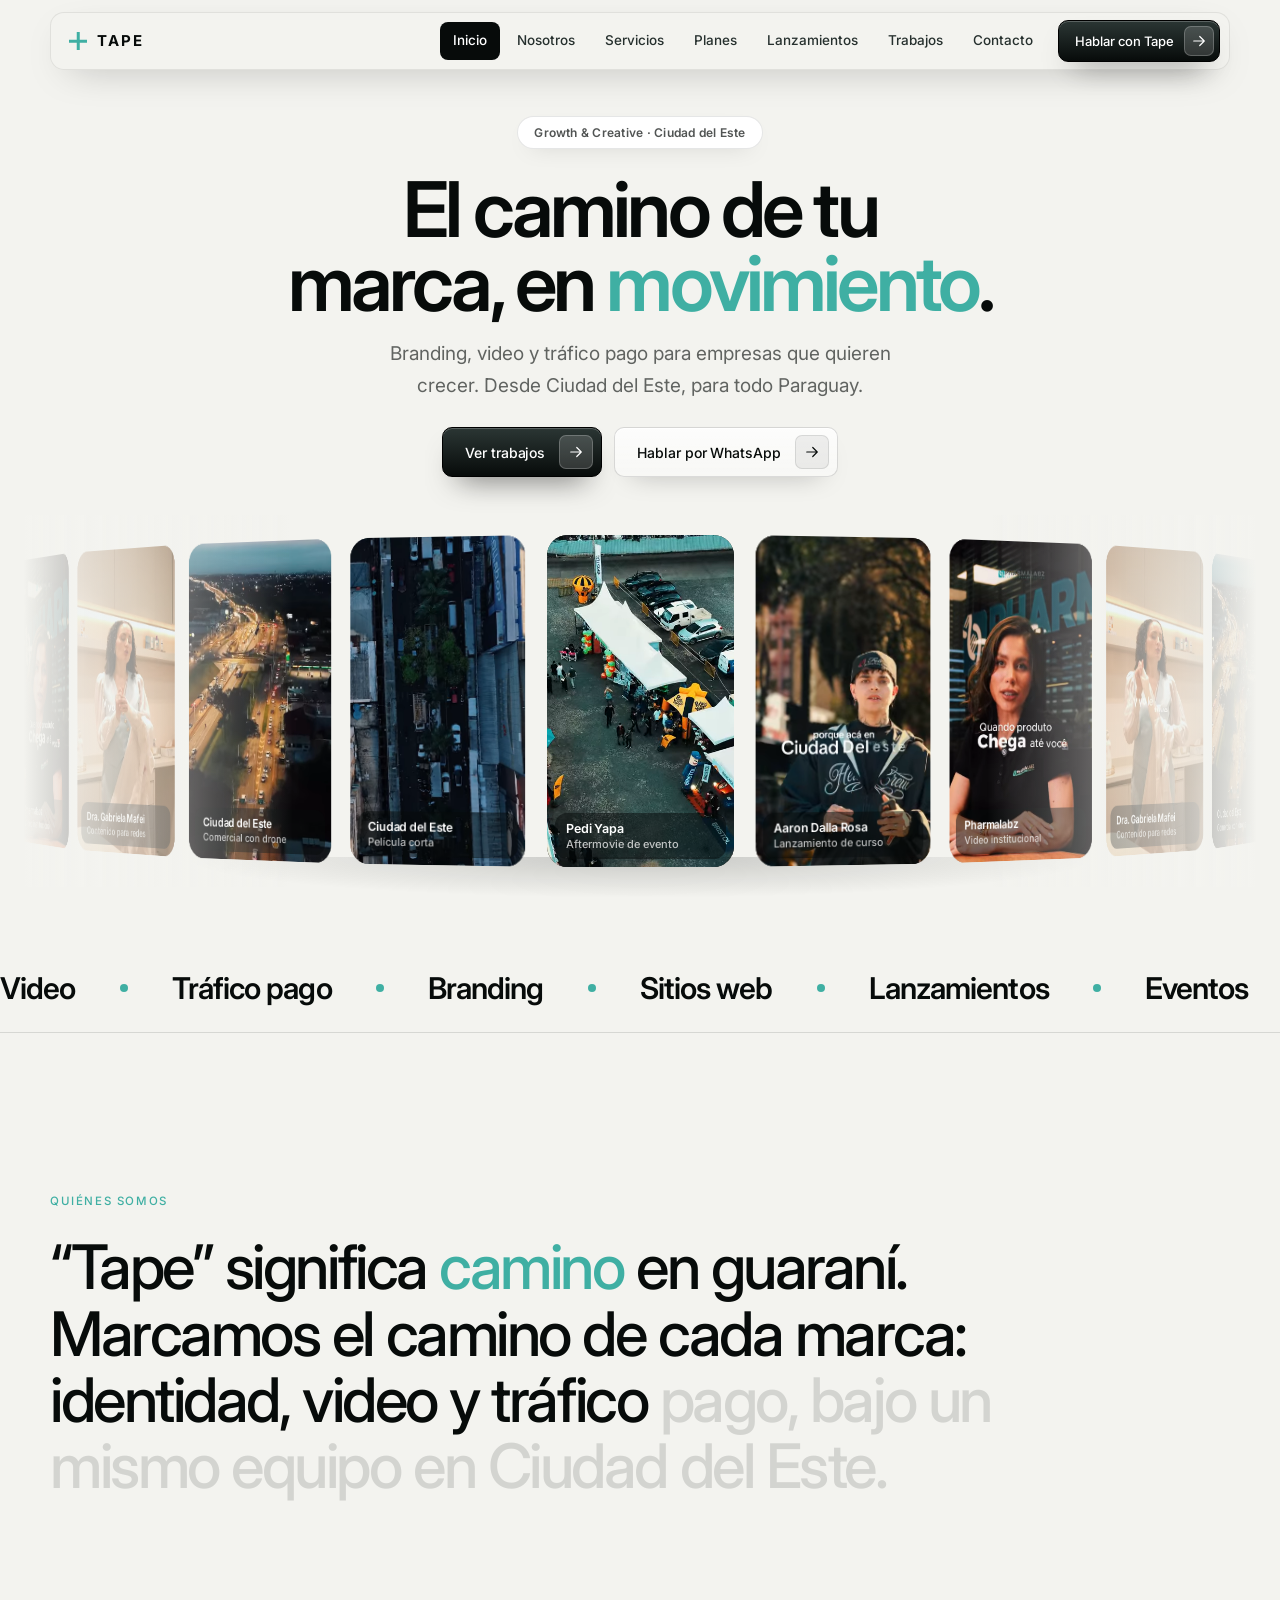
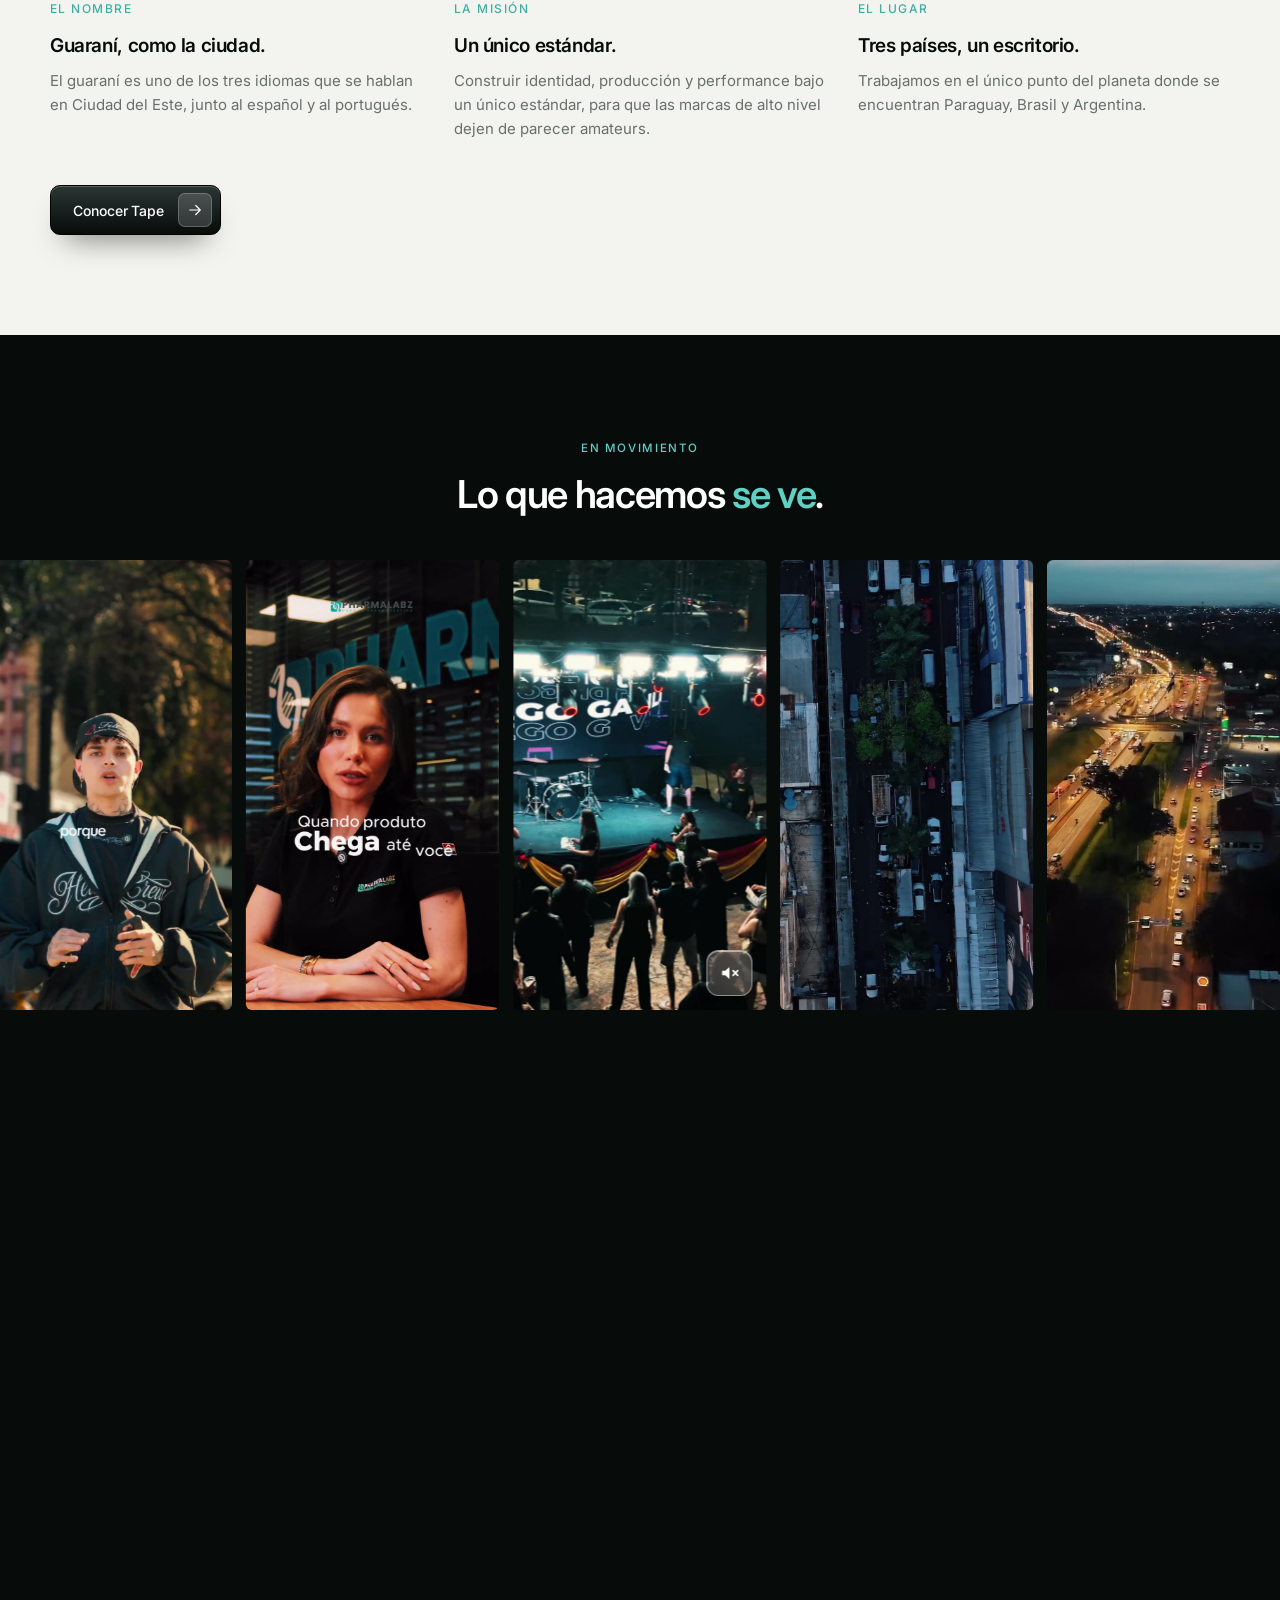
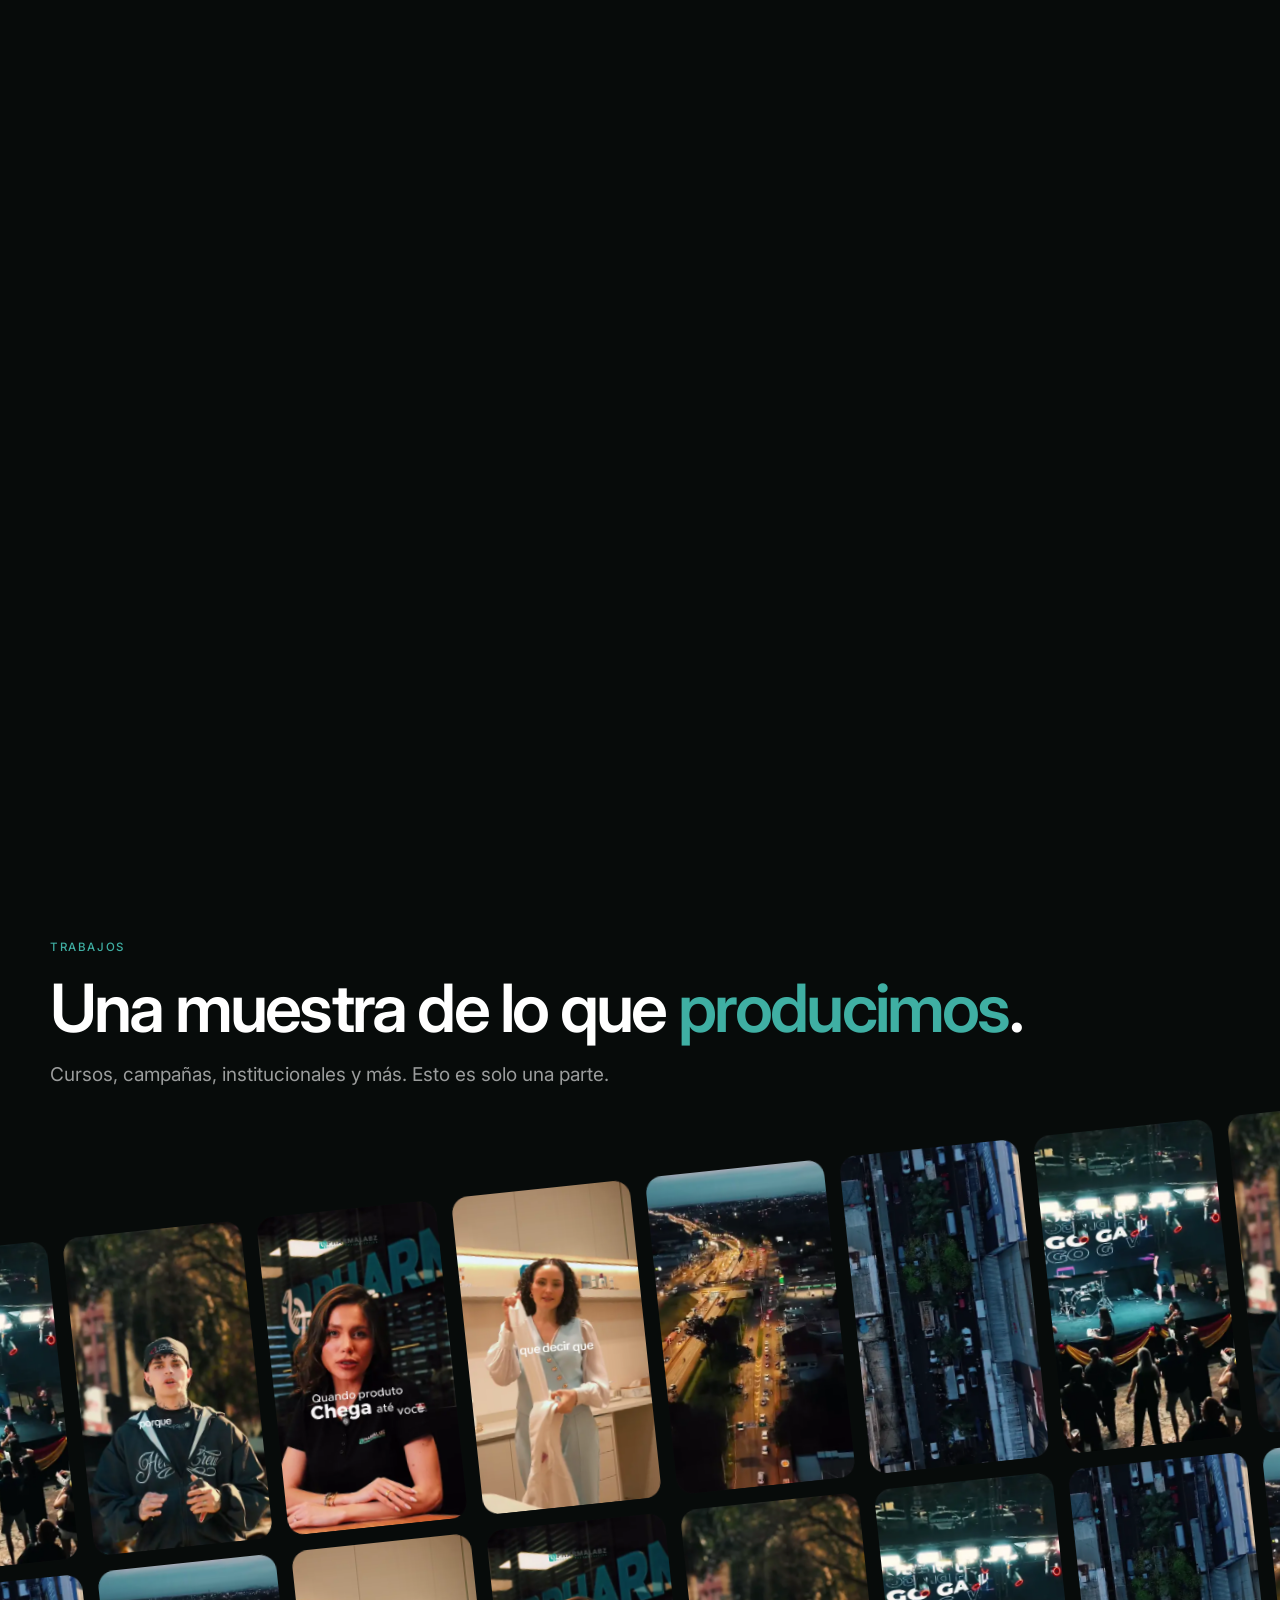
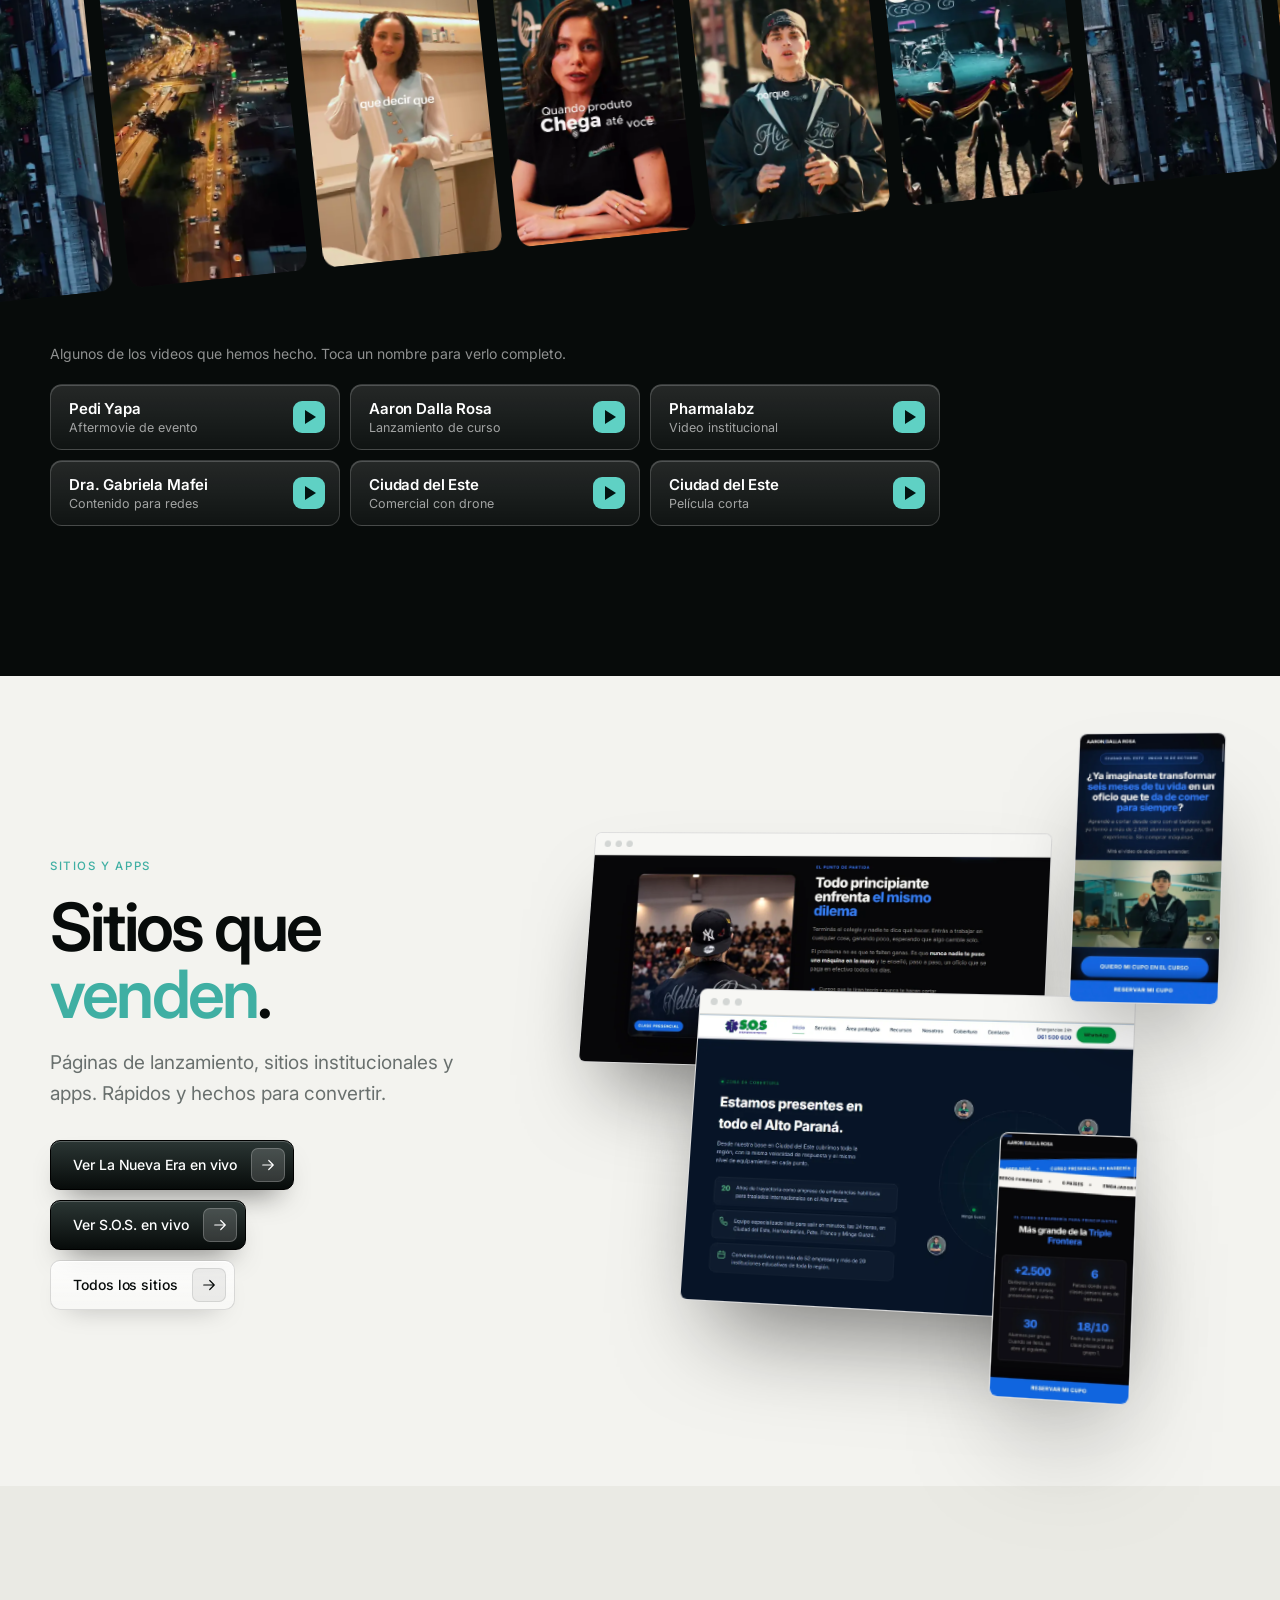
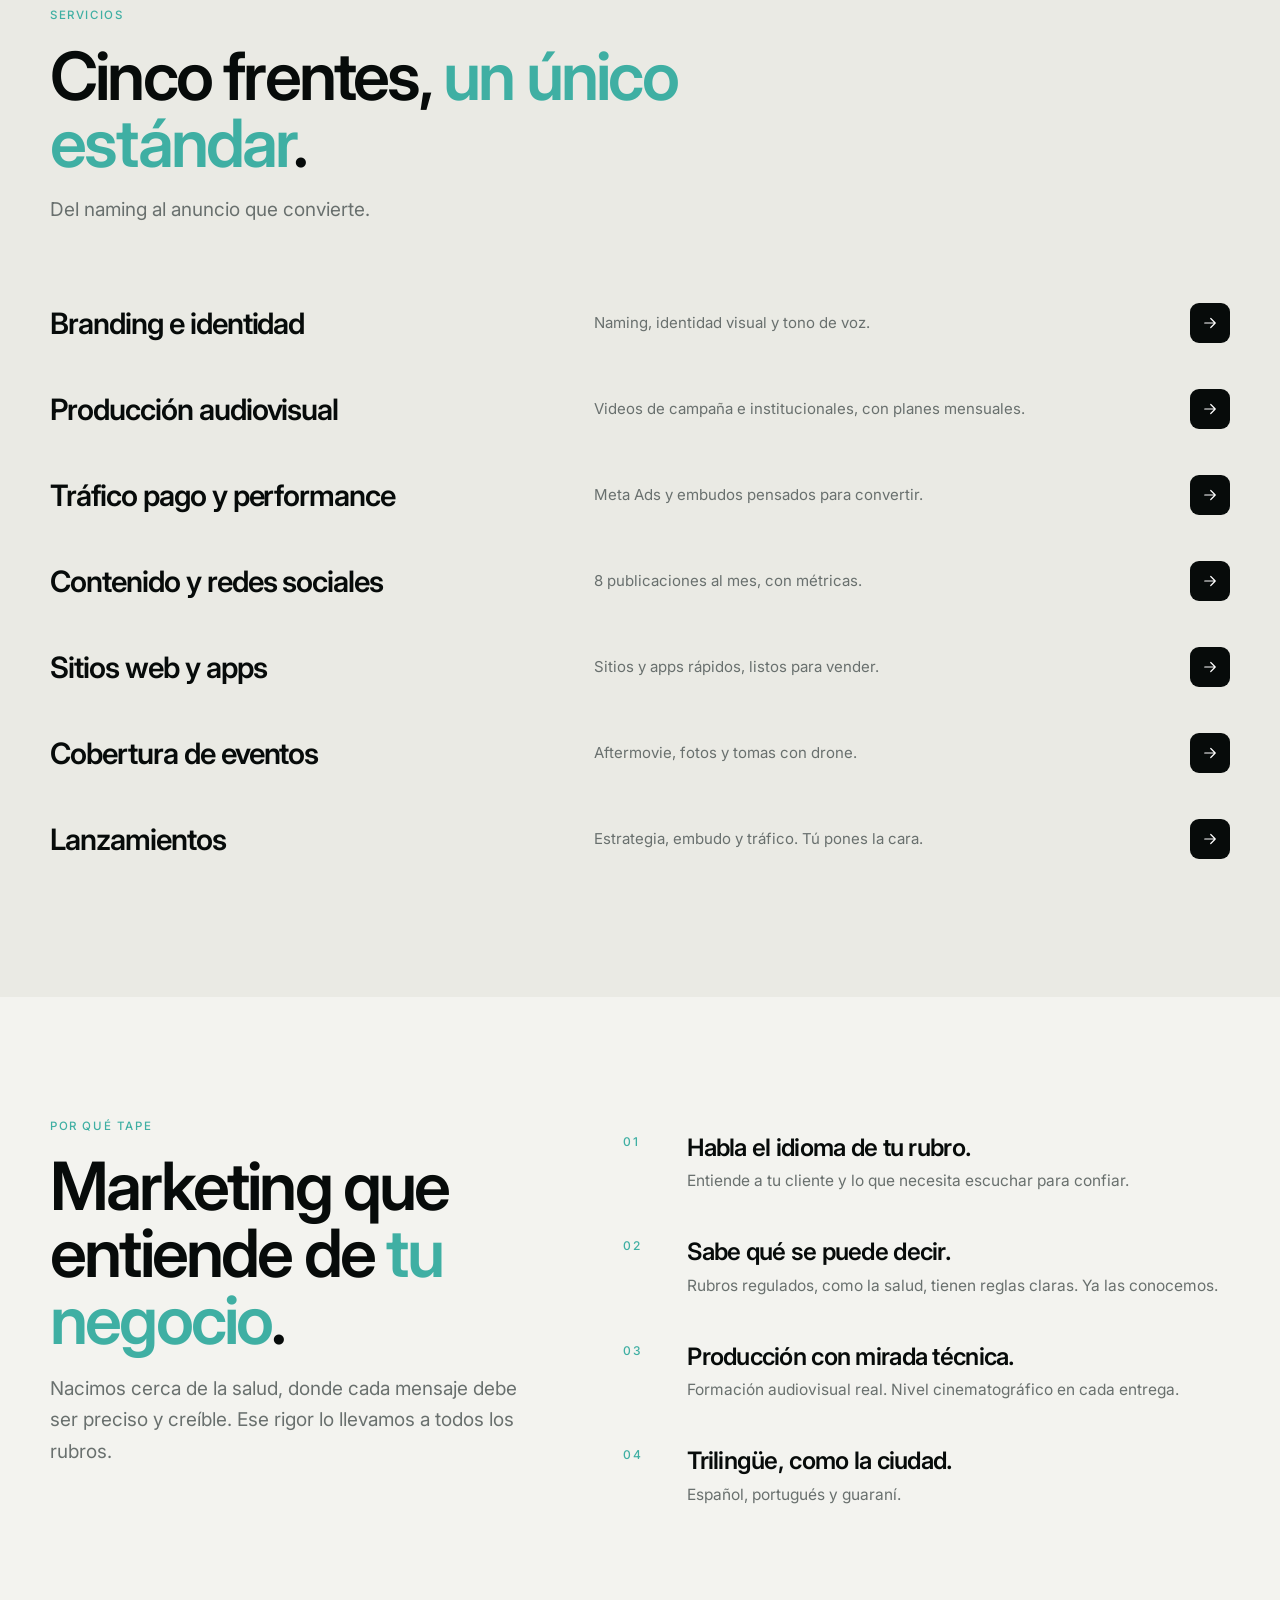
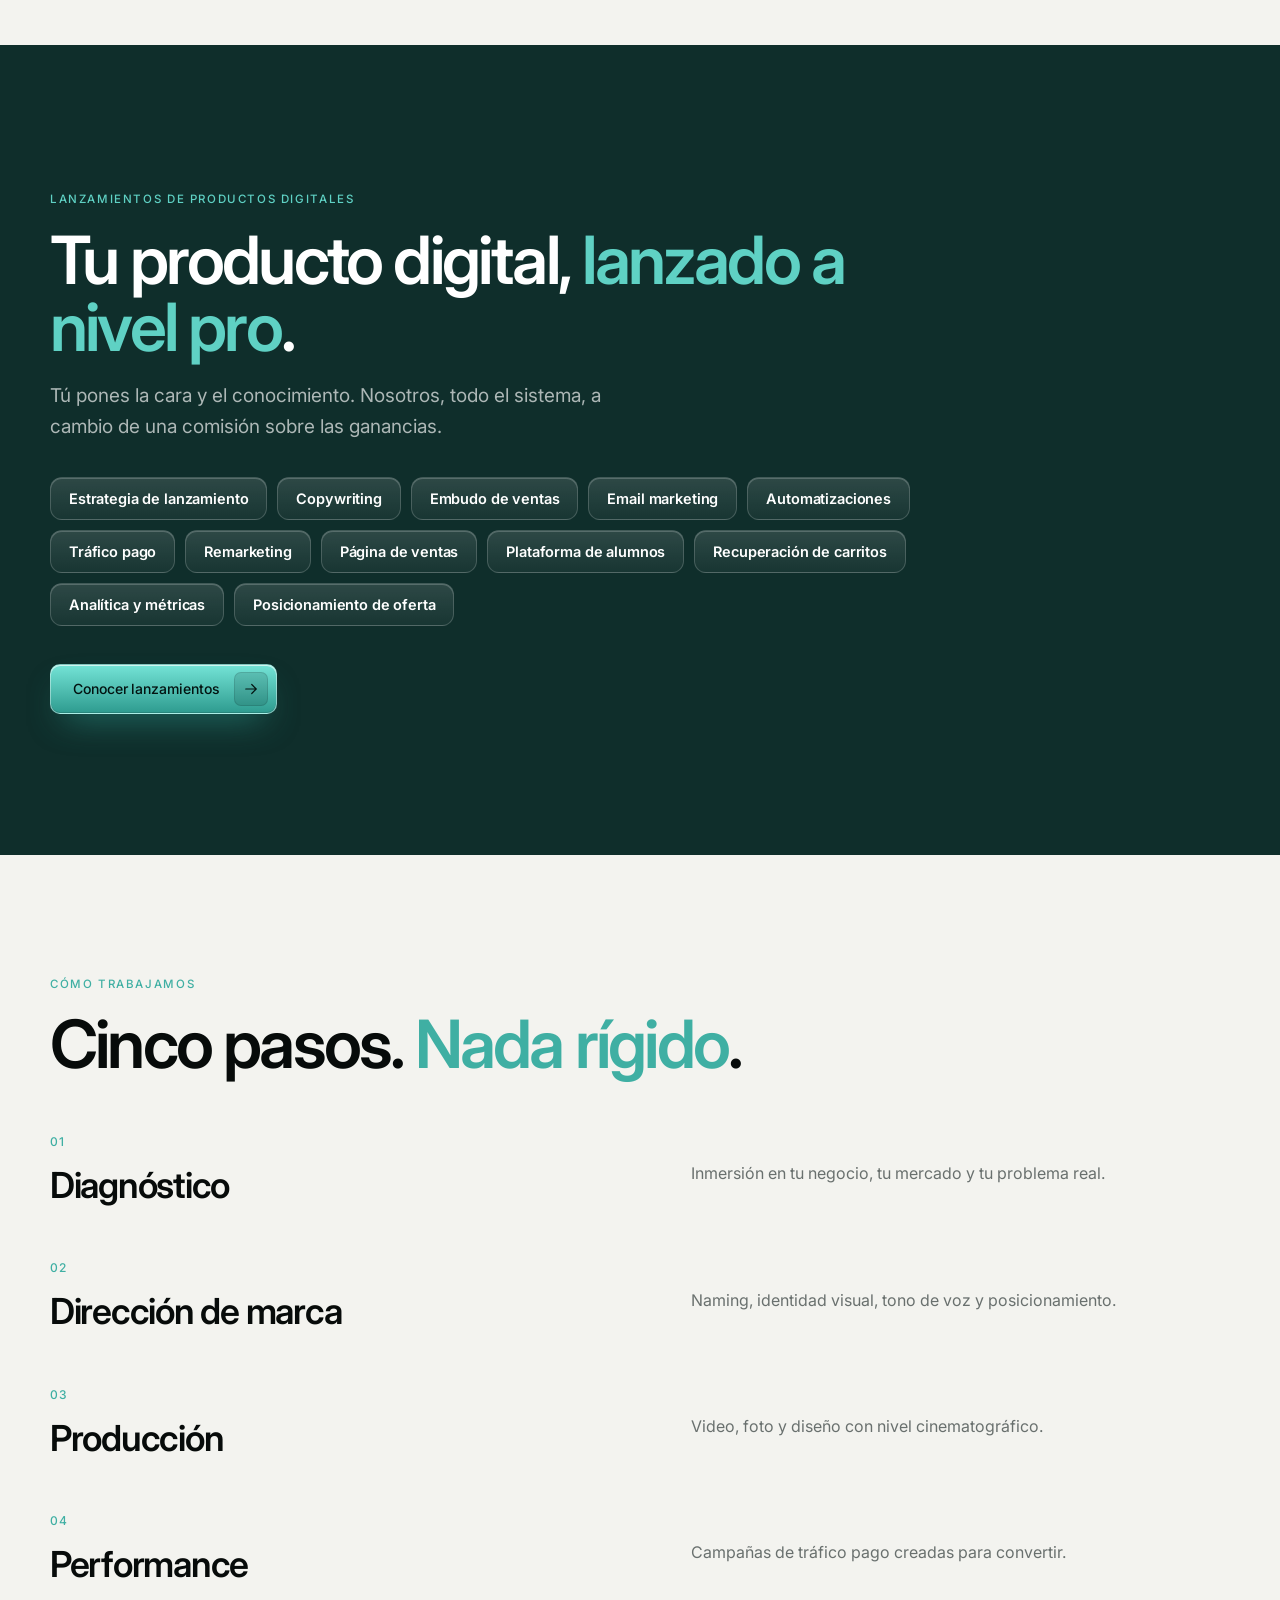
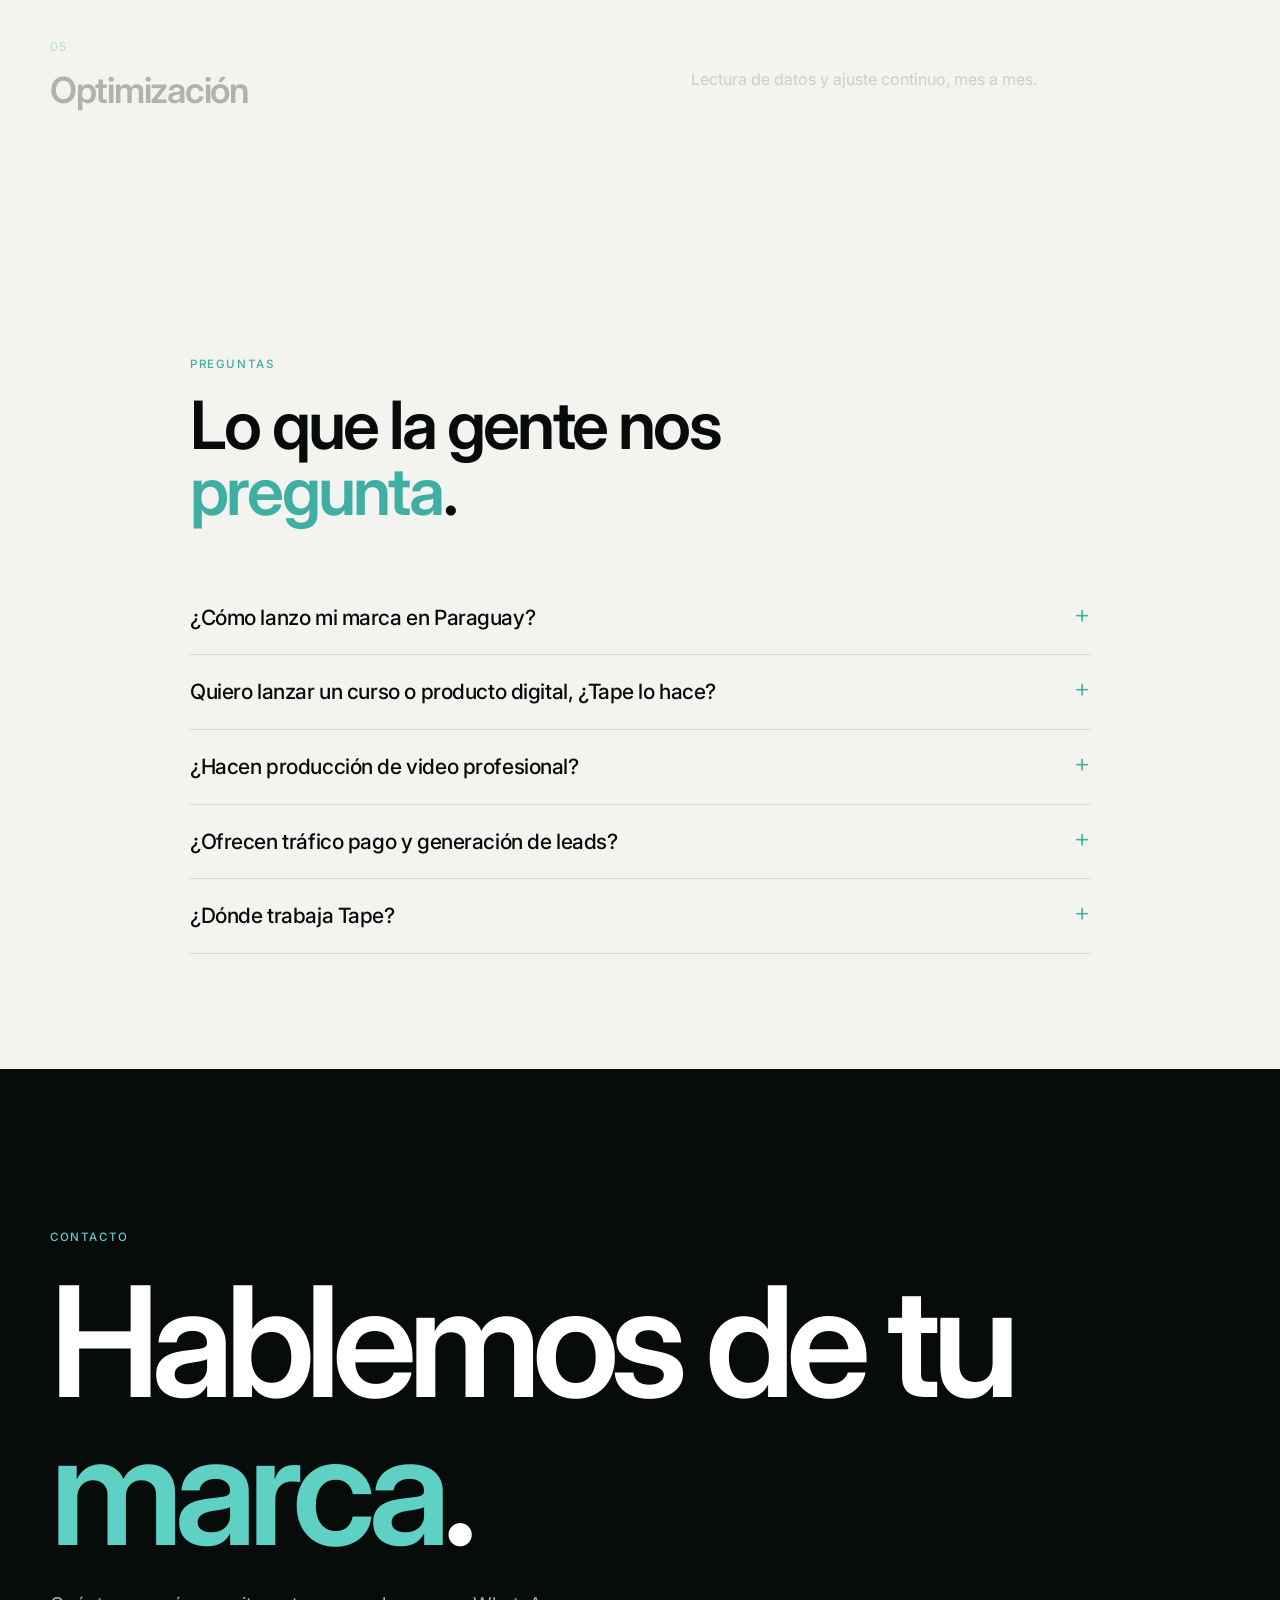
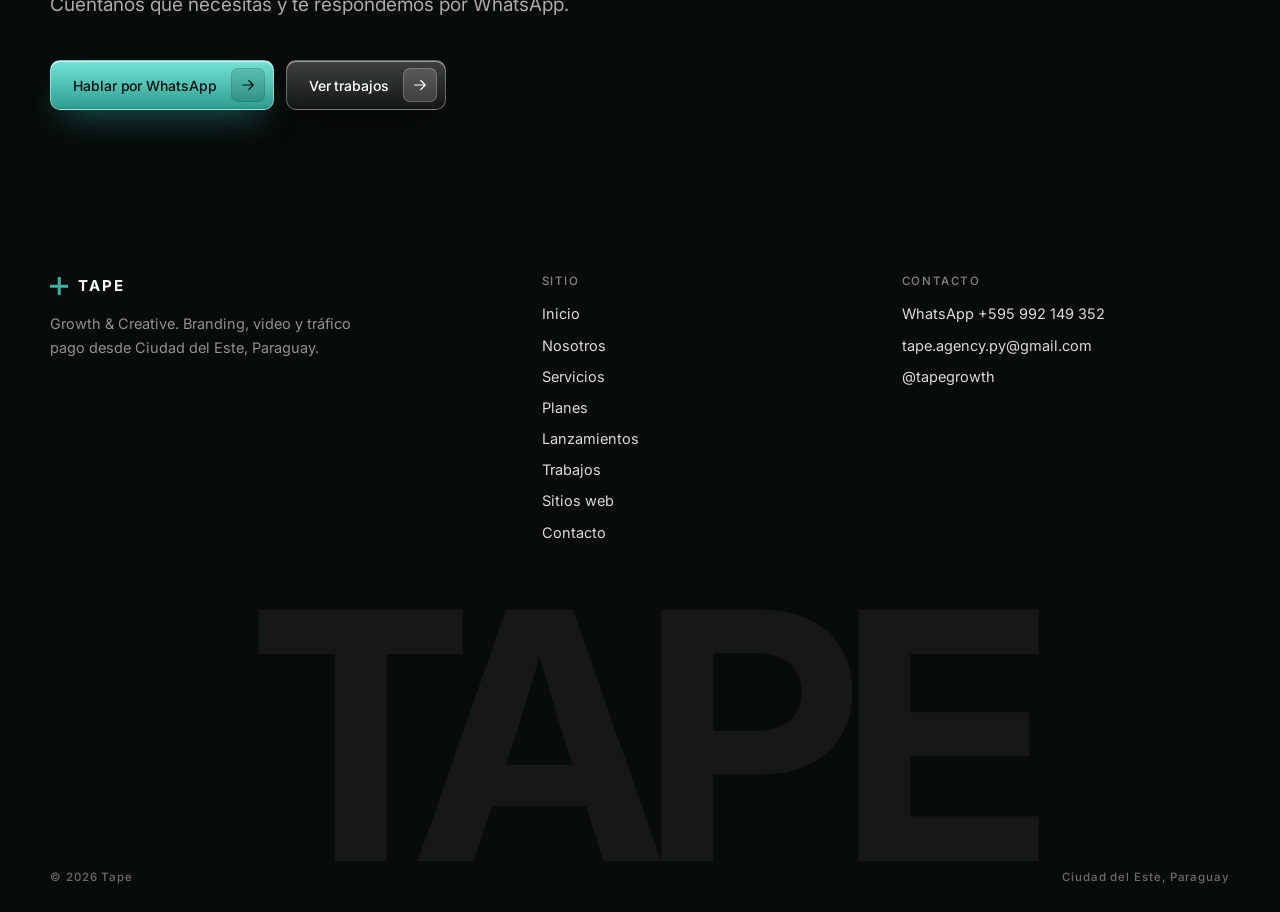
==== commit 7a750ac6: "Remove og:image so link previews show no cover photo Co-Authored-By: Claude Sonnet 5.5 <noreply@anth" ====
--- a/index.html
+++ b/index.html
@@ -9,7 +9,6 @@
 <meta property="og:type" content="website">
 <meta property="og:title" content="Tape | Marca, video y tráfico para empresas que quieren crecer">
 <meta property="og:description" content="Tape es una agencia de Ciudad del Este: branding, video, tráfico pago y lanzamientos..">
-<meta property="og:image" content="https://tapegrowth.agency/media/pediyapa.jpg">
 <meta property="og:url" content="https://tapegrowth.agency/">
 <meta name="theme-color" content="#070b0a">
 <link rel="preconnect" href="https://fonts.googleapis.com">
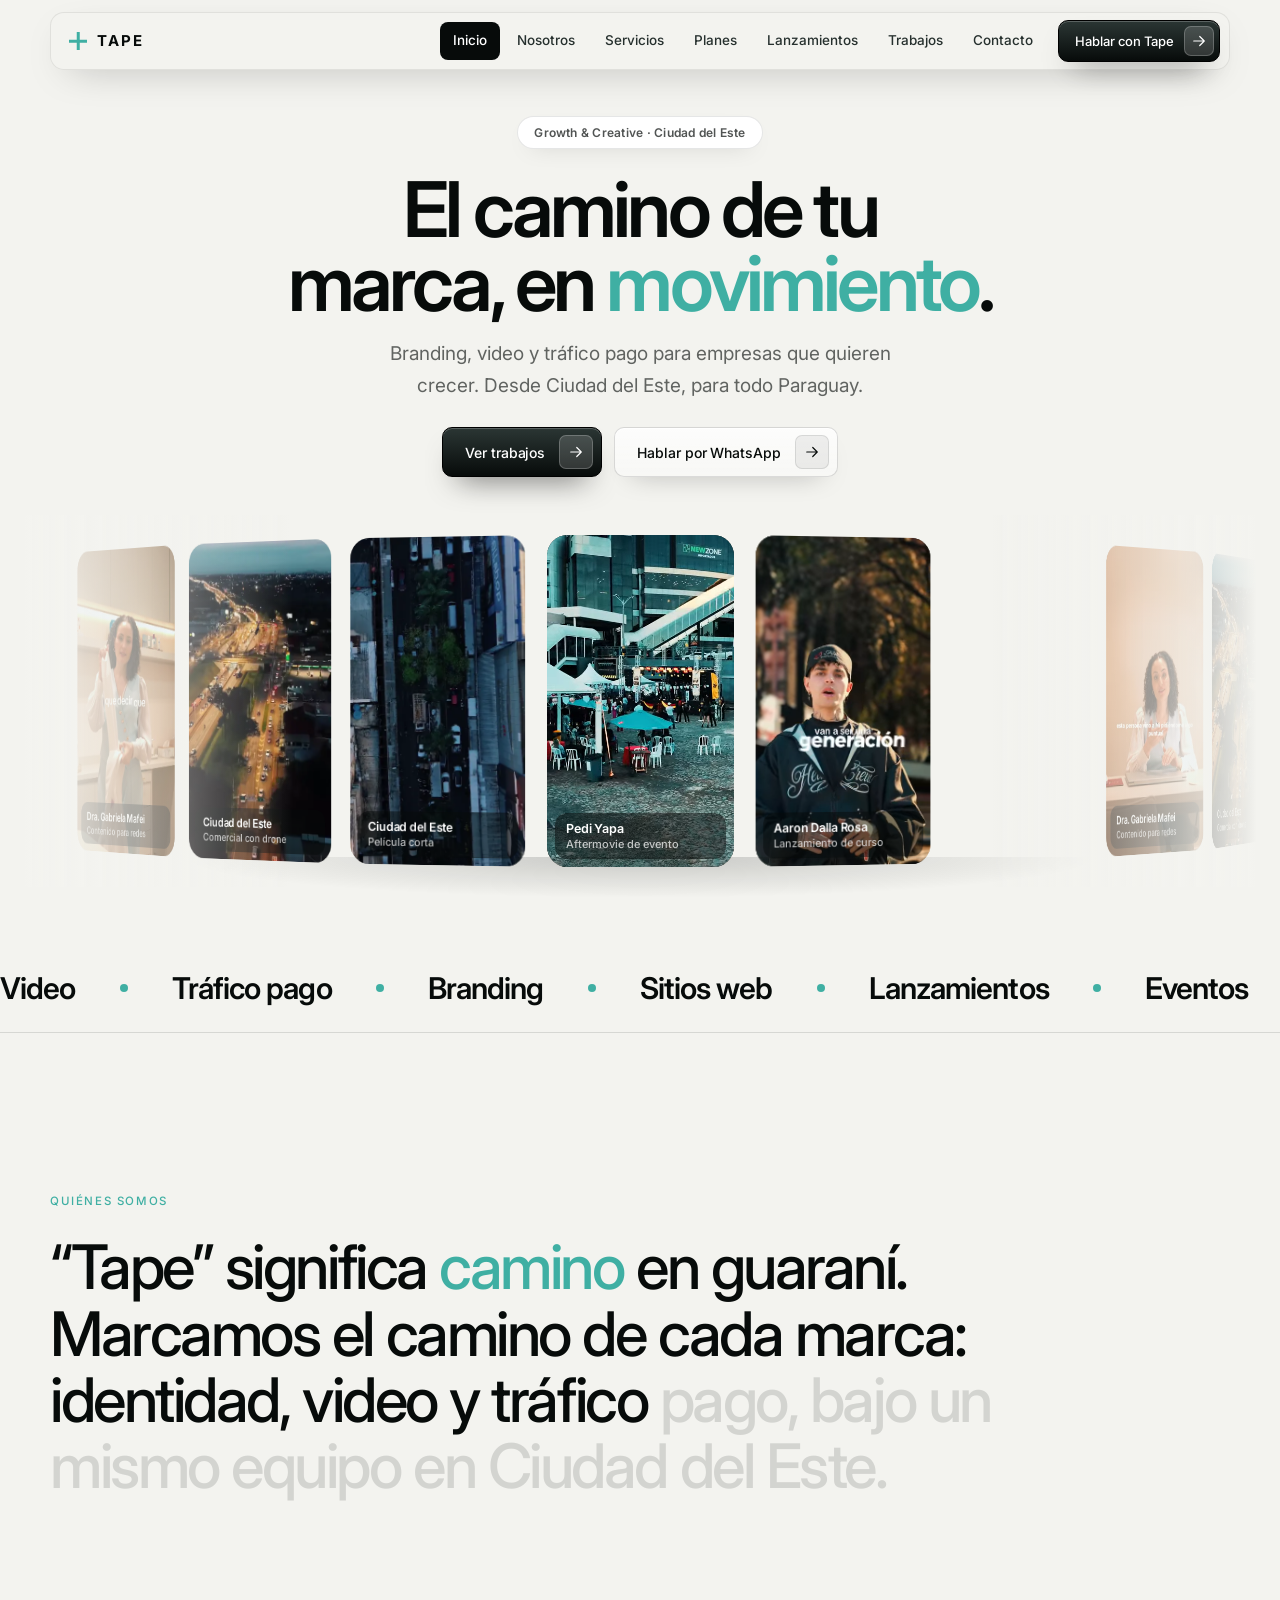
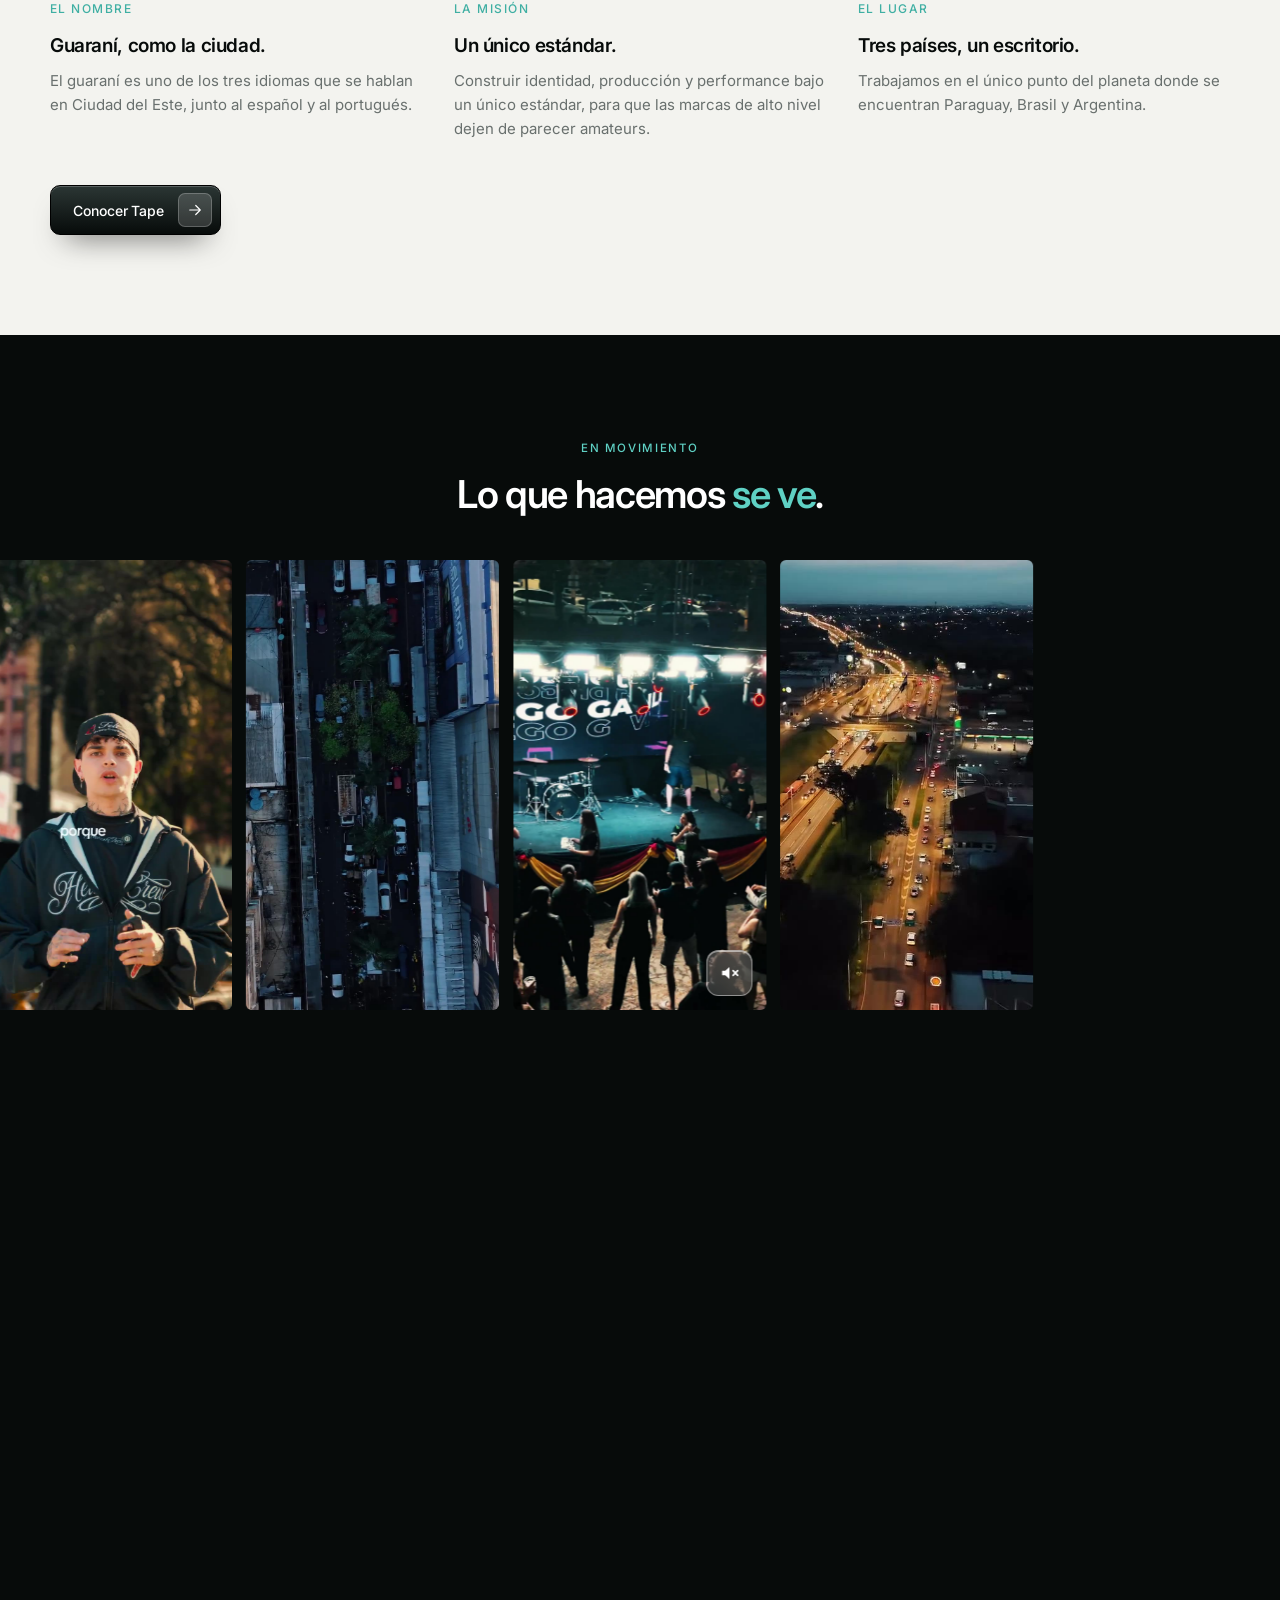
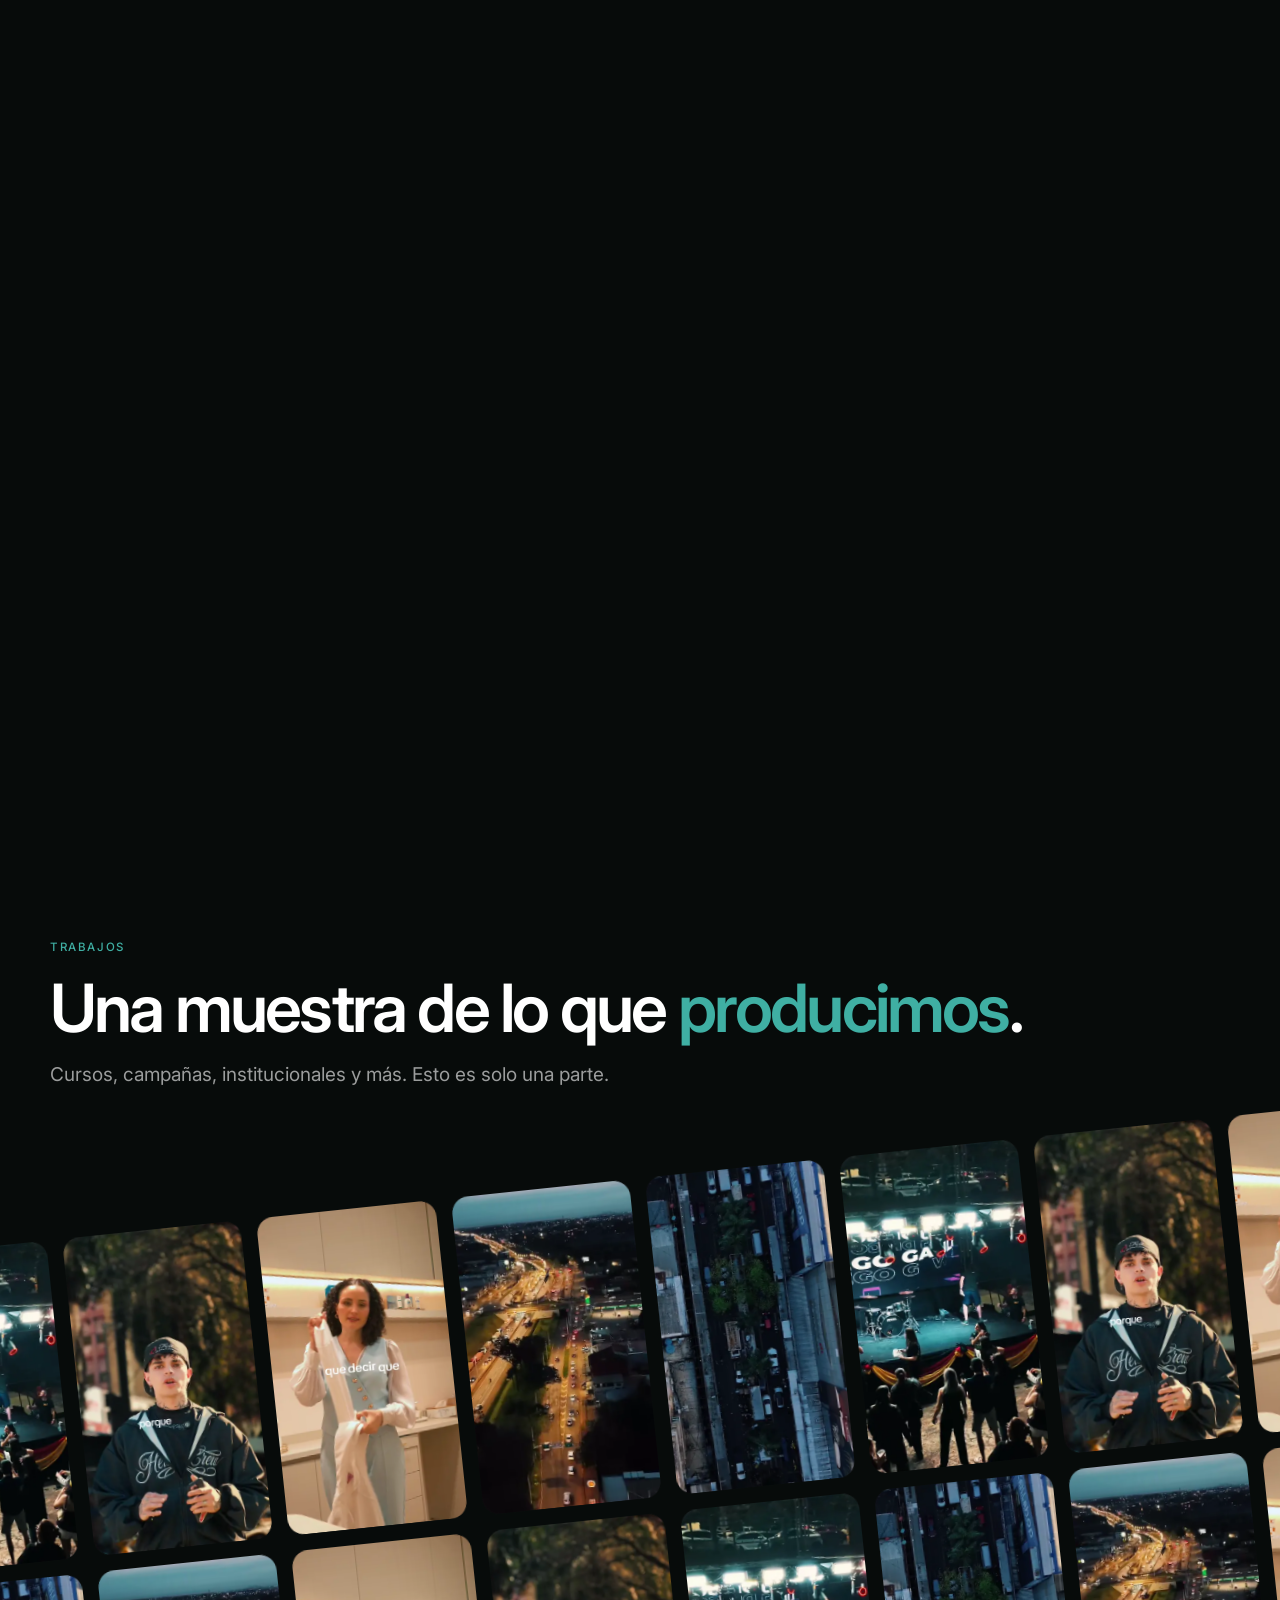
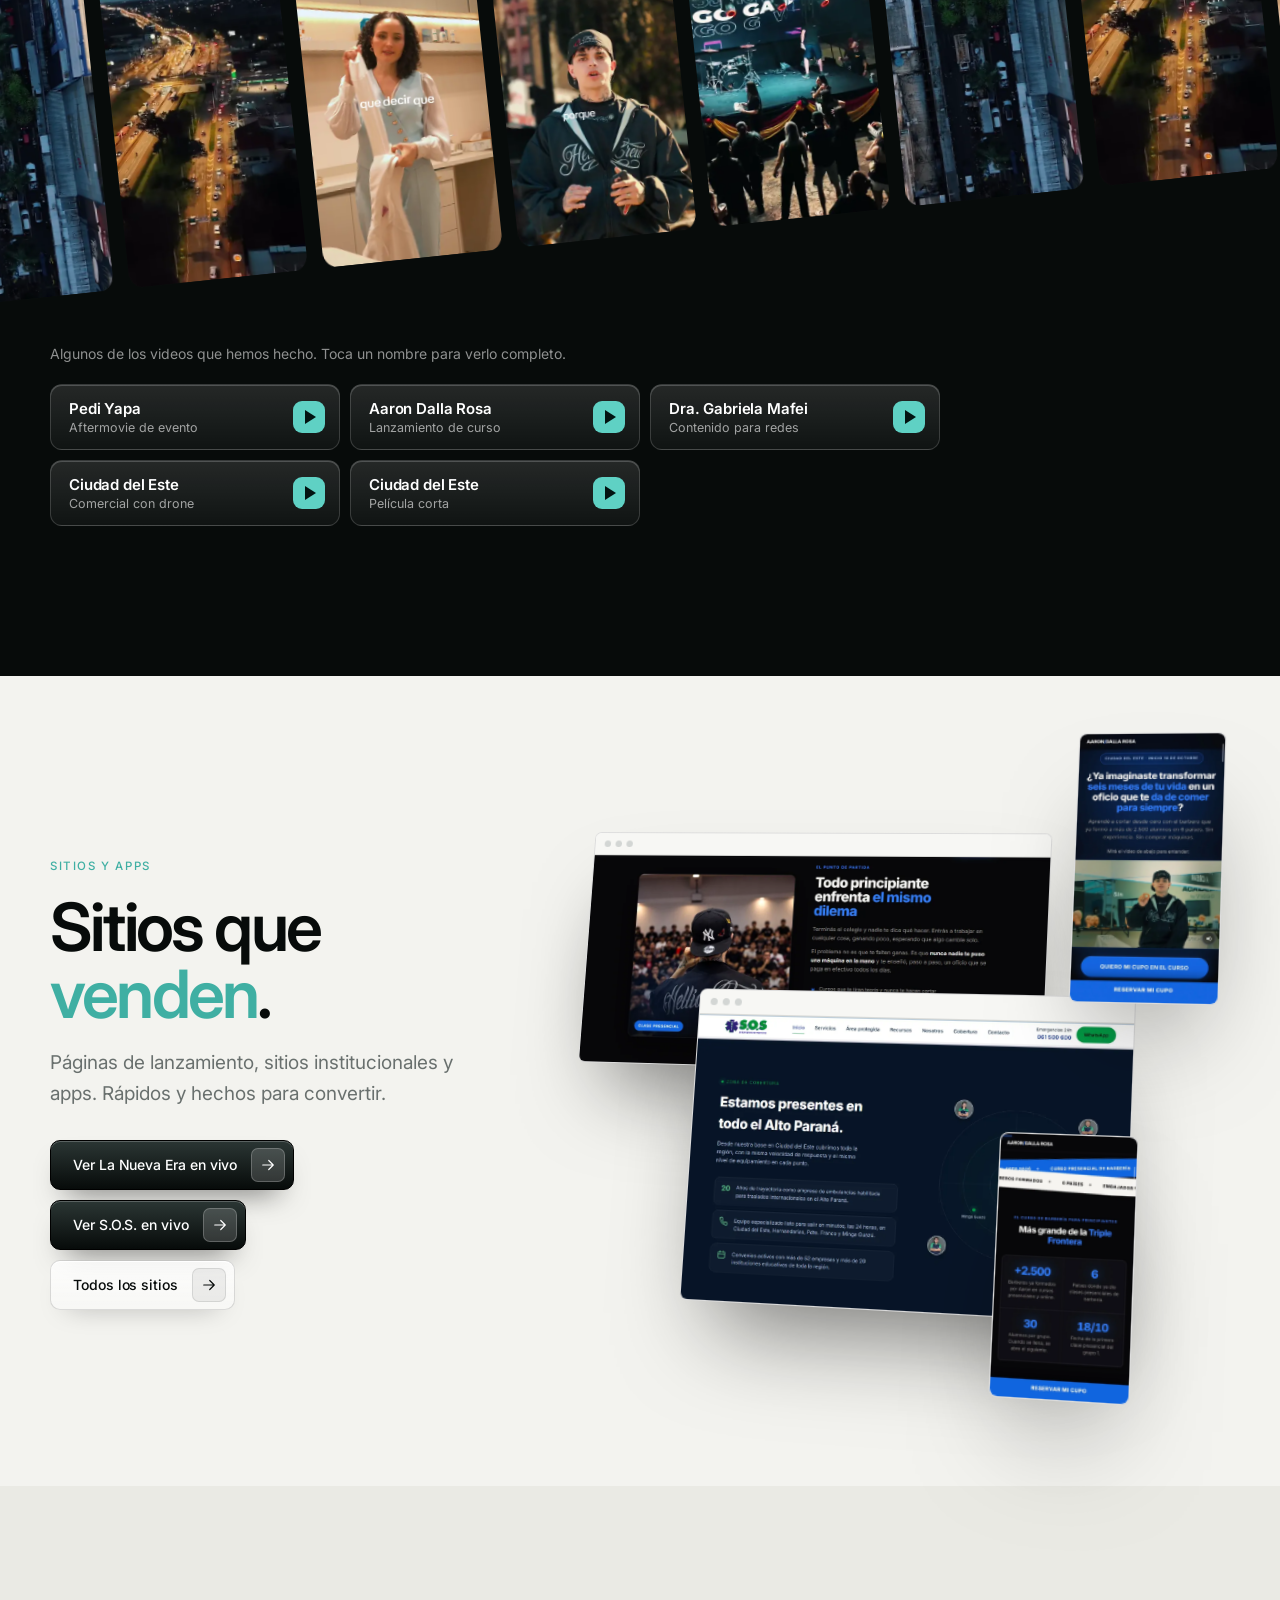
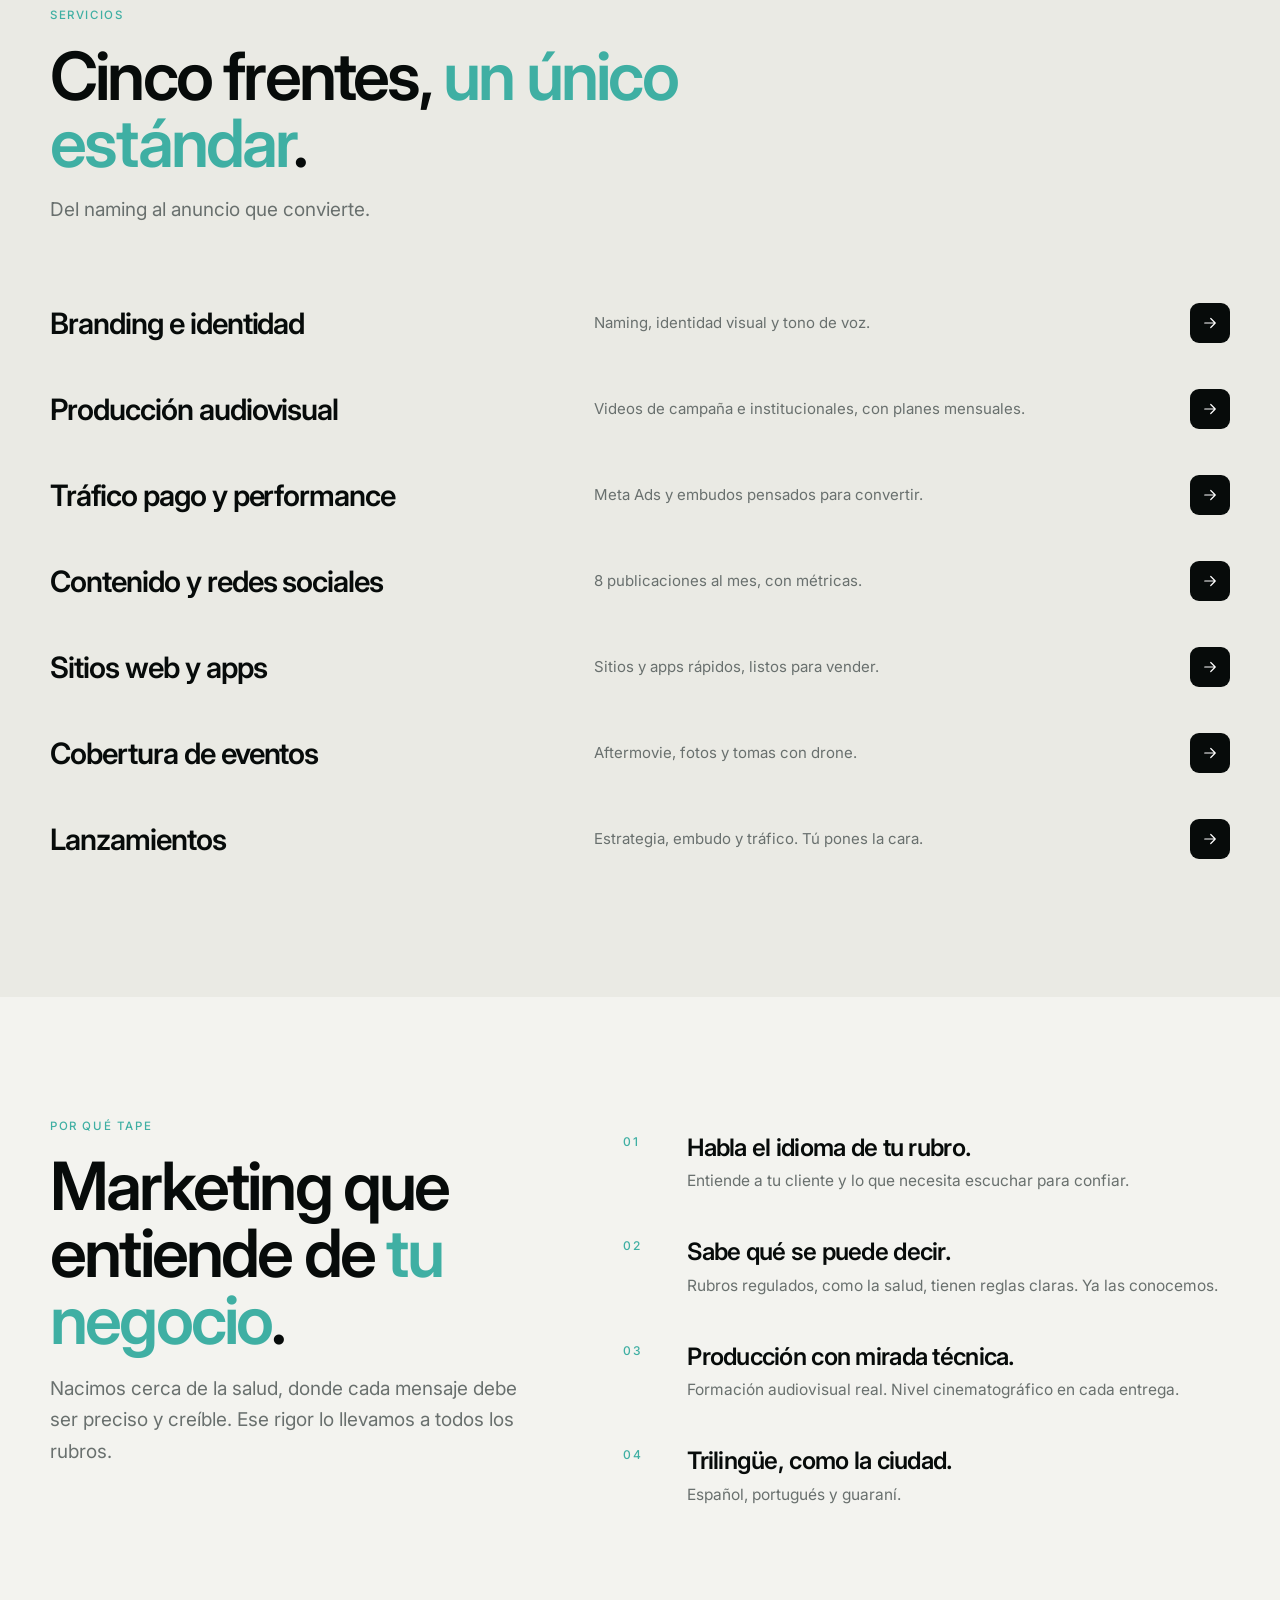
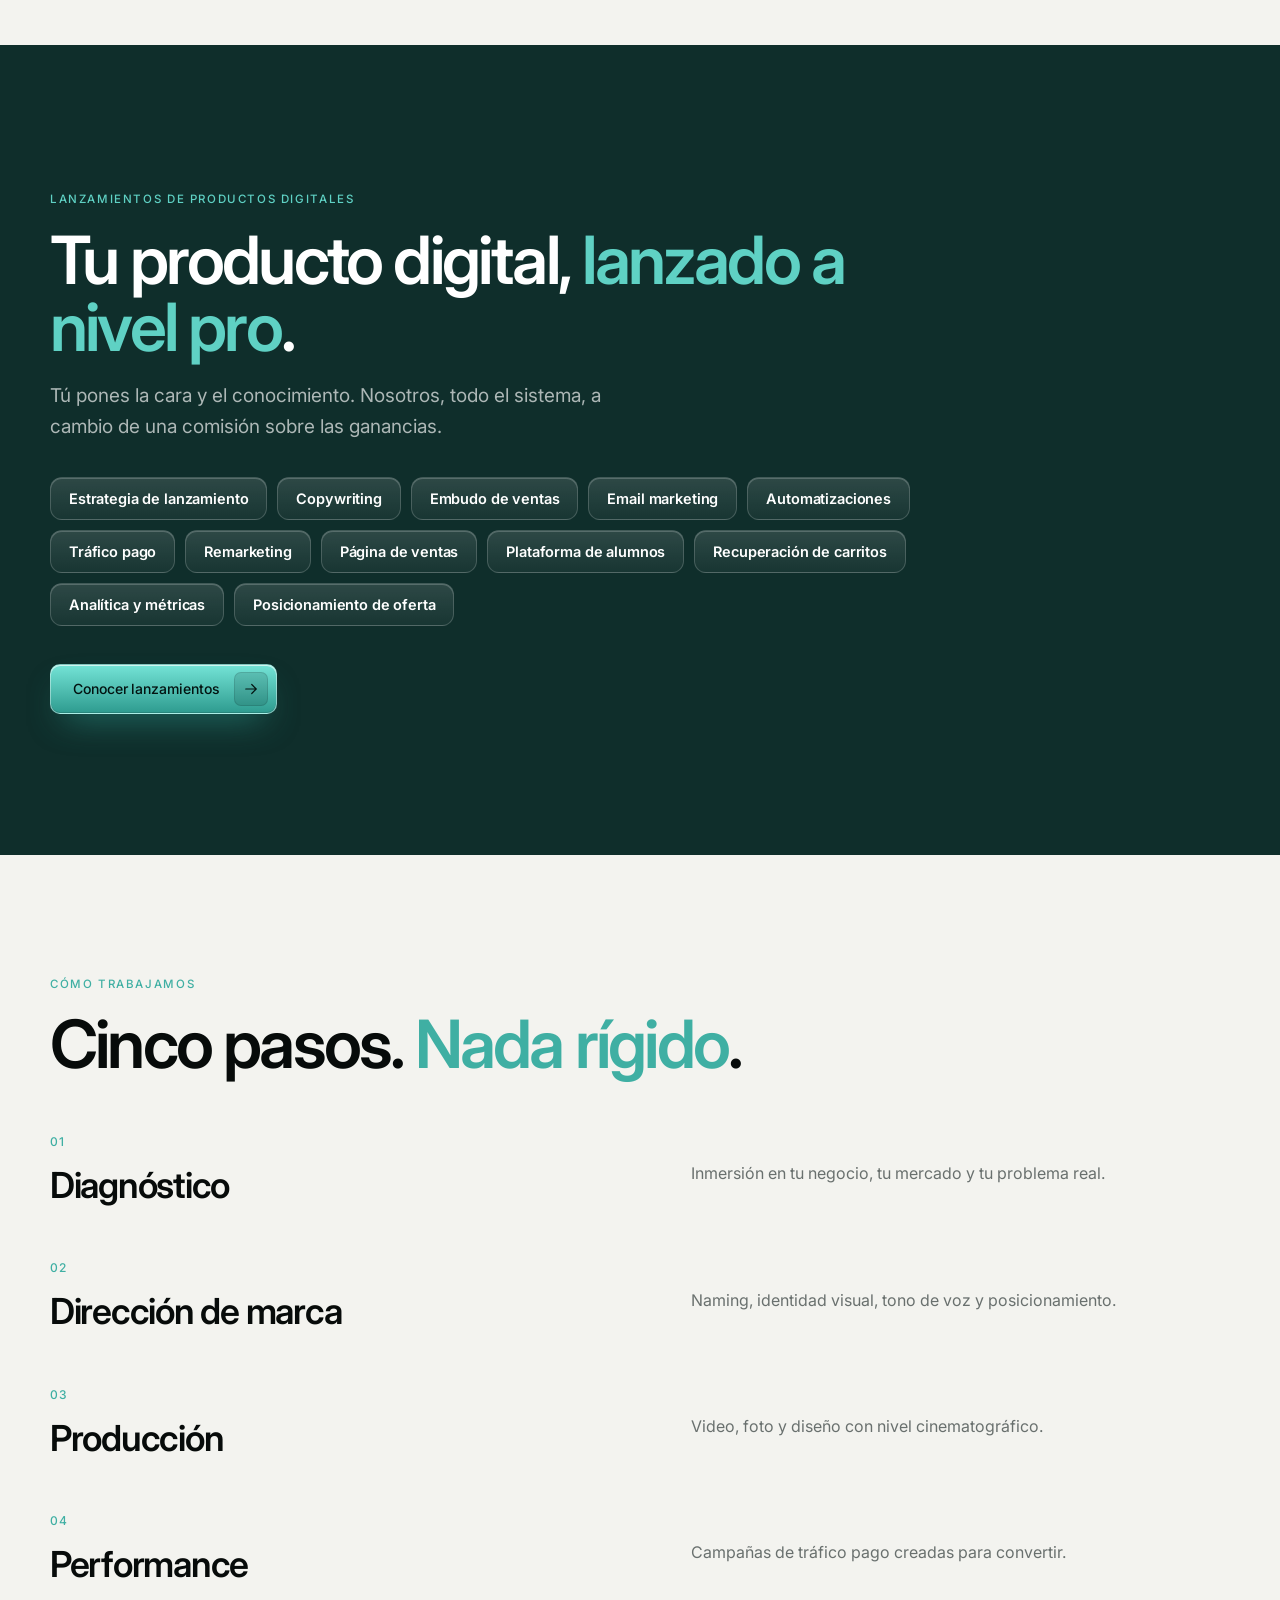
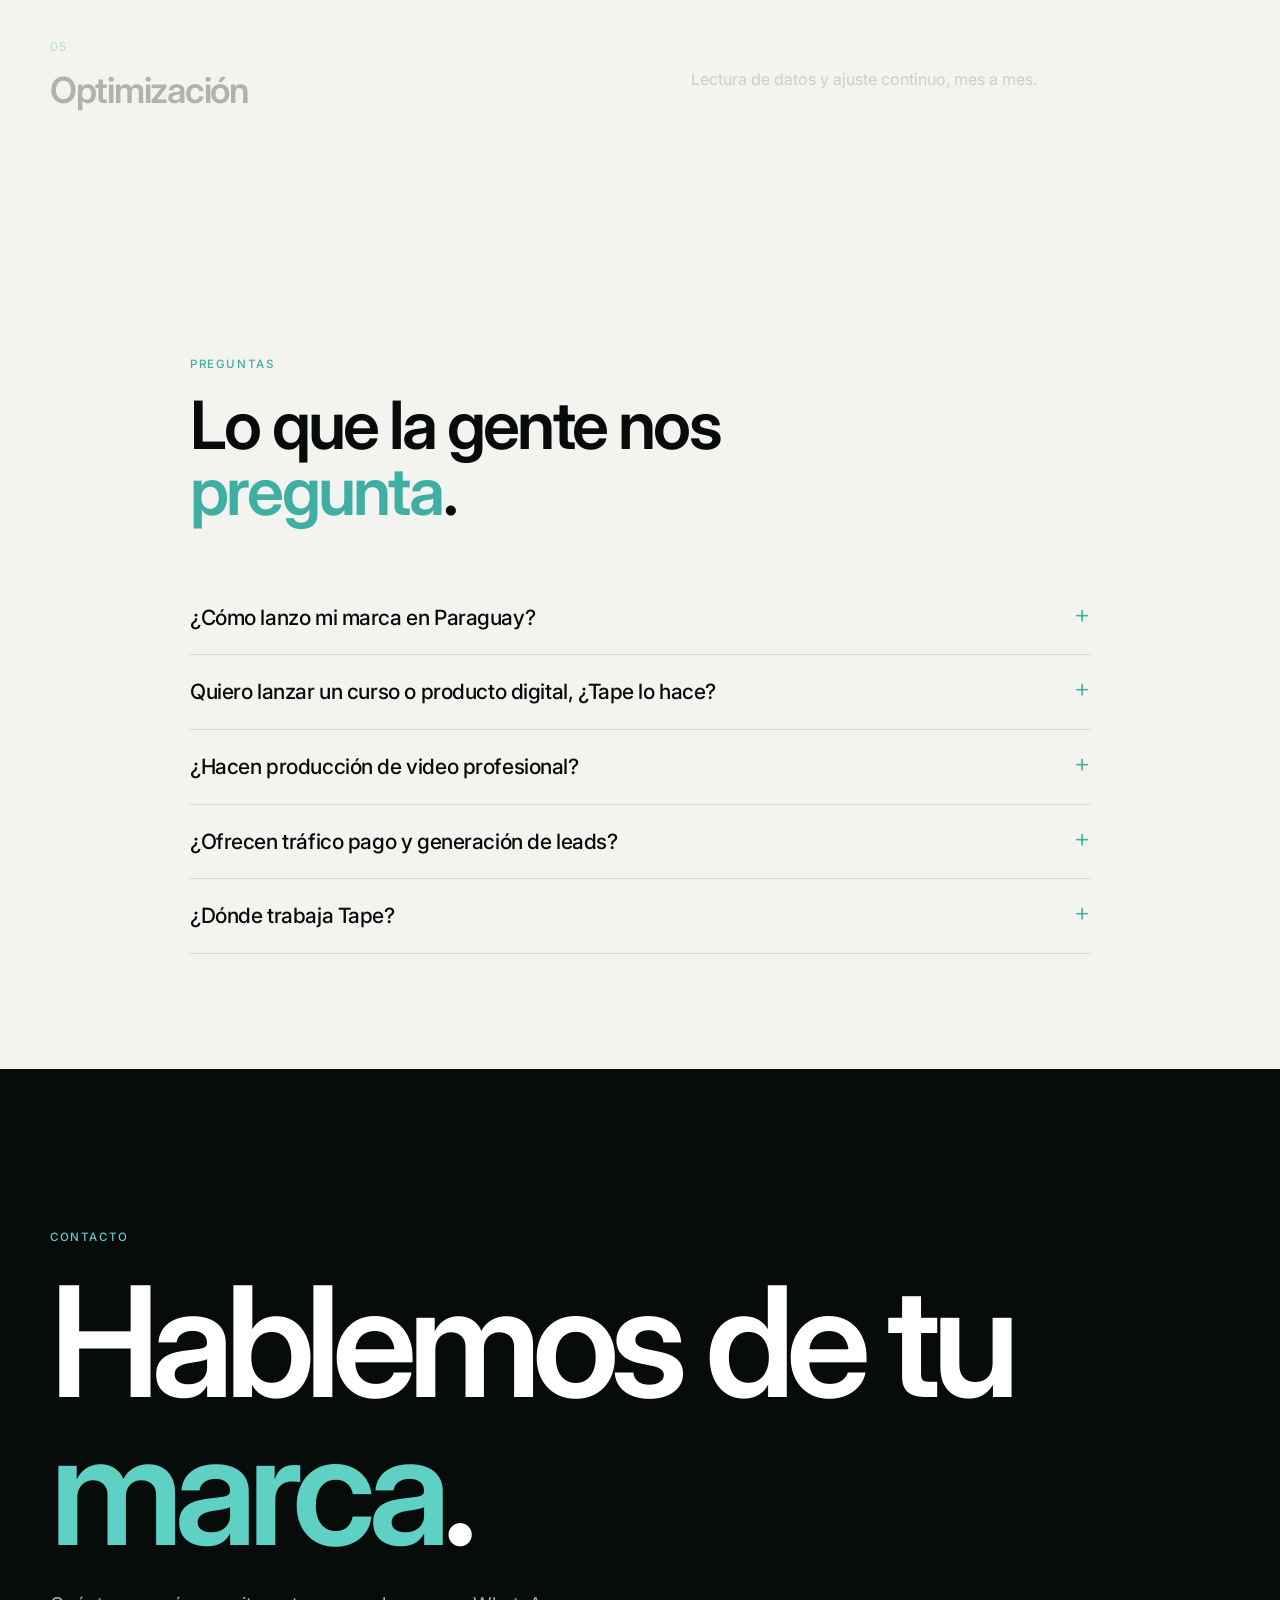
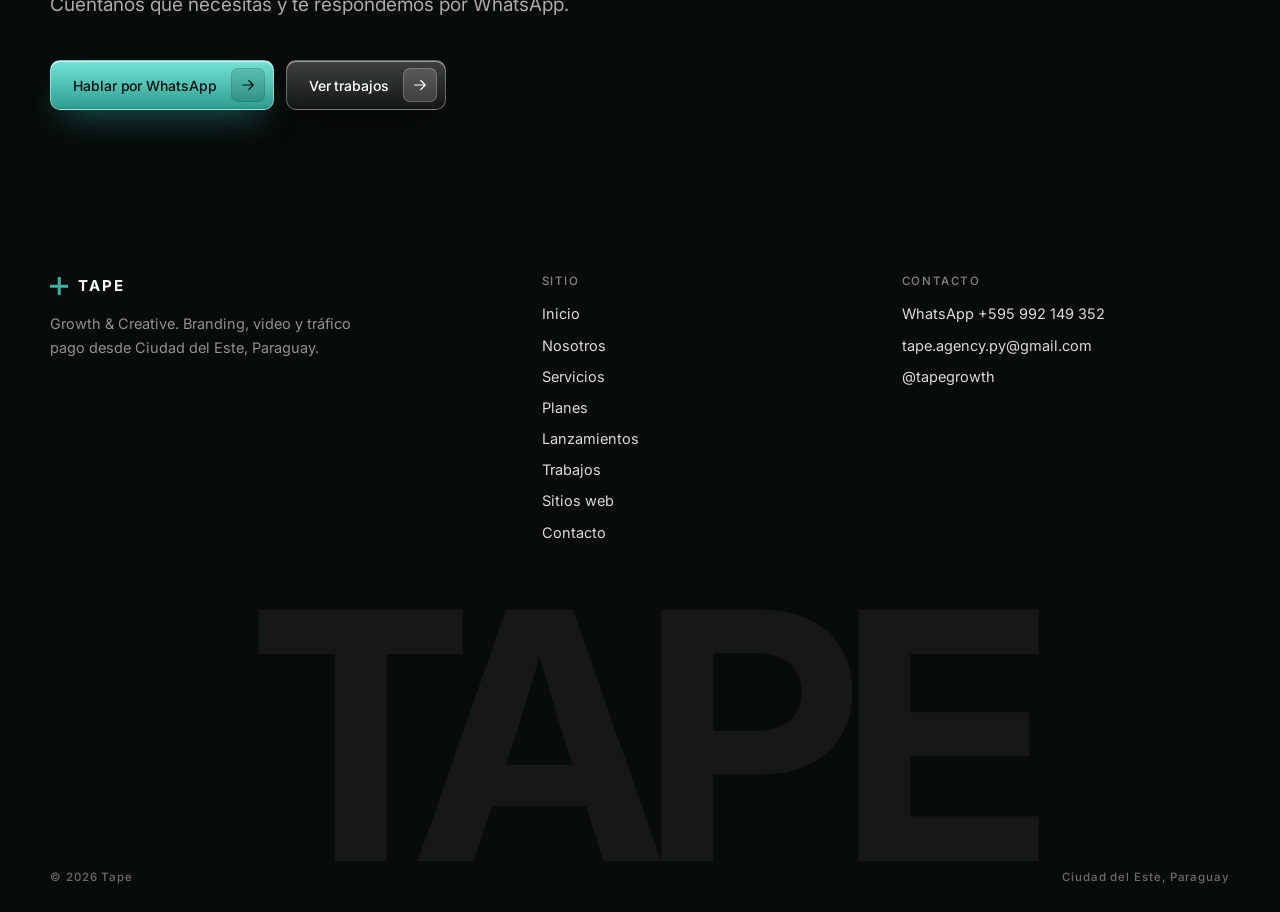
==== commit d095140d: "Remove Pharmalabz do site (início e trabalhos) Co-Authored-By: Claude Opus 5.5 <noreply@anthropic.co" ====
--- a/index.html
+++ b/index.html
@@ -20,7 +20,7 @@
 <body>
 <div class="pgb"></div><header class="hd"><div class="bar"><a class="logo" href="/"><span class="mk"></span>TAPE</a><nav class="nv"><a class="l on" href="/">Inicio</a><a class="l" href="/nosotros/">Nosotros</a><a class="l" href="/servicios/">Servicios</a><a class="l" href="/planes/">Planes</a><a class="l" href="/lanzamientos/">Lanzamientos</a><a class="l" href="/trabajos/">Trabajos</a><a class="l" href="/contacto/">Contacto</a><a class="gb lt sm" data-wa="Hola, quiero hablar con Tape.">Hablar con Tape<span class="ar"><svg class="ic" viewBox="0 0 24 24"><path d="M5 12h14M13 6l6 6-6 6"/></svg></span></a><button class="mt" aria-label="Menú"><i></i></button></nav></div></header><div class="mm"><div class="pn"><a class="l" href="/">Inicio</a><a class="l" href="/nosotros/">Nosotros</a><a class="l" href="/servicios/">Servicios</a><a class="l" href="/planes/">Planes</a><a class="l" href="/lanzamientos/">Lanzamientos</a><a class="l" href="/trabajos/">Trabajos</a><a class="l" href="/sitios/">Sitios web</a><a class="l" href="/contacto/">Contacto</a><a class="gb te" data-wa="Hola, quiero hablar con Tape.">WhatsApp<span class="ar"><svg class="ic" viewBox="0 0 24 24"><path d="M5 12h14M13 6l6 6-6 6"/></svg></span></a></div></div>
 <main>
-<section class="h2"><div class="wrap in"><span class="rec fadeup" style="--i:0"><span class="lc">Growth &amp; Creative · Ciudad del Este</span></span><h1 class="d1"><span class="ln" style="--i:0"><span>El camino de tu</span></span><span class="ln" style="--i:1"><span>marca, en <em>movimiento</em>.</span></span></h1><p class="lead fadeup" style="--i:1">Branding, video y tráfico pago para empresas que quieren crecer. Desde Ciudad del Este, para todo Paraguay.</p><div class="acts fadeup" style="--i:2"><a class="gb lt" href="/trabajos/">Ver trabajos<span class="ar"><svg class="ic" viewBox="0 0 24 24"><path d="M5 12h14M13 6l6 6-6 6"/></svg></span></a><a class="gb ol" data-wa="Hola, quiero hablar con Tape.">Hablar por WhatsApp<span class="ar"><svg class="ic" viewBox="0 0 24 24"><path d="M5 12h14M13 6l6 6-6 6"/></svg></span></a></div></div><div class="hr" aria-hidden="true"><div class="hrg"><div class="hri"><div class="hrc" style="--i:0" data-k="pediyapa"><img src="/media/h-pediyapa.webp" alt="" width="400" height="711" decoding="async"><span class="hrl"><b>Pedi Yapa</b><span>Aftermovie de evento</span></span></div><div class="hrc" style="--i:1" data-k="aaron"><img src="/media/h-aaron.webp" alt="" width="400" height="711" decoding="async"><span class="hrl"><b>Aaron Dalla Rosa</b><span>Lanzamiento de curso</span></span></div><div class="hrc" style="--i:2" data-k="pharmalabz"><img src="/media/h-pharmalabz.webp" alt="" width="400" height="711" decoding="async"><span class="hrl"><b>Pharmalabz</b><span>Video institucional</span></span></div><div class="hrc" style="--i:3" data-k="mafei"><img src="/media/h-mafei.webp" alt="" width="400" height="711" decoding="async"><span class="hrl"><b>Dra. Gabriela Mafei</b><span>Contenido para redes</span></span></div><div class="hrc" style="--i:4" data-k="drone"><img src="/media/h-drone.webp" alt="" width="400" height="711" decoding="async"><span class="hrl"><b>Ciudad del Este</b><span>Comercial con drone</span></span></div><div class="hrc" style="--i:5" data-k="cde"><img src="/media/h-cde.webp" alt="" width="400" height="711" decoding="async"><span class="hrl"><b>Ciudad del Este</b><span>Película corta</span></span></div><div class="hrc" style="--i:6" data-k="pediyapa"><img src="/media/h-pediyapa.webp" alt="" width="400" height="711" decoding="async"><span class="hrl"><b>Pedi Yapa</b><span>Aftermovie de evento</span></span></div><div class="hrc" style="--i:7" data-k="aaron"><img src="/media/h-aaron.webp" alt="" width="400" height="711" decoding="async"><span class="hrl"><b>Aaron Dalla Rosa</b><span>Lanzamiento de curso</span></span></div><div class="hrc" style="--i:8" data-k="pharmalabz"><img src="/media/h-pharmalabz.webp" alt="" width="400" height="711" decoding="async"><span class="hrl"><b>Pharmalabz</b><span>Video institucional</span></span></div><div class="hrc" style="--i:9" data-k="mafei"><img src="/media/h-mafei.webp" alt="" width="400" height="711" decoding="async"><span class="hrl"><b>Dra. Gabriela Mafei</b><span>Contenido para redes</span></span></div><div class="hrc" style="--i:10" data-k="drone"><img src="/media/h-drone.webp" alt="" width="400" height="711" decoding="async"><span class="hrl"><b>Ciudad del Este</b><span>Comercial con drone</span></span></div><div class="hrc" style="--i:11" data-k="cde"><img src="/media/h-cde.webp" alt="" width="400" height="711" decoding="async"><span class="hrl"><b>Ciudad del Este</b><span>Película corta</span></span></div><div class="hrc" style="--i:12" data-k="pediyapa"><img src="/media/h-pediyapa.webp" alt="" width="400" height="711" decoding="async"><span class="hrl"><b>Pedi Yapa</b><span>Aftermovie de evento</span></span></div><div class="hrc" style="--i:13" data-k="aaron"><img src="/media/h-aaron.webp" alt="" width="400" height="711" decoding="async"><span class="hrl"><b>Aaron Dalla Rosa</b><span>Lanzamiento de curso</span></span></div><div class="hrc" style="--i:14" data-k="pharmalabz"><img src="/media/h-pharmalabz.webp" alt="" width="400" height="711" decoding="async"><span class="hrl"><b>Pharmalabz</b><span>Video institucional</span></span></div><div class="hrc" style="--i:15" data-k="mafei"><img src="/media/h-mafei.webp" alt="" width="400" height="711" decoding="async"><span class="hrl"><b>Dra. Gabriela Mafei</b><span>Contenido para redes</span></span></div><div class="hrc" style="--i:16" data-k="drone"><img src="/media/h-drone.webp" alt="" width="400" height="711" decoding="async"><span class="hrl"><b>Ciudad del Este</b><span>Comercial con drone</span></span></div><div class="hrc" style="--i:17" data-k="cde"><img src="/media/h-cde.webp" alt="" width="400" height="711" decoding="async"><span class="hrl"><b>Ciudad del Este</b><span>Película corta</span></span></div><div class="hrc" style="--i:18" data-k="pediyapa"><img src="/media/h-pediyapa.webp" alt="" width="400" height="711" decoding="async"><span class="hrl"><b>Pedi Yapa</b><span>Aftermovie de evento</span></span></div><div class="hrc" style="--i:19" data-k="aaron"><img src="/media/h-aaron.webp" alt="" width="400" height="711" decoding="async"><span class="hrl"><b>Aaron Dalla Rosa</b><span>Lanzamiento de curso</span></span></div><div class="hrc" style="--i:20" data-k="pharmalabz"><img src="/media/h-pharmalabz.webp" alt="" width="400" height="711" decoding="async"><span class="hrl"><b>Pharmalabz</b><span>Video institucional</span></span></div><div class="hrc" style="--i:21" data-k="mafei"><img src="/media/h-mafei.webp" alt="" width="400" height="711" decoding="async"><span class="hrl"><b>Dra. Gabriela Mafei</b><span>Contenido para redes</span></span></div><div class="hrc" style="--i:22" data-k="drone"><img src="/media/h-drone.webp" alt="" width="400" height="711" decoding="async"><span class="hrl"><b>Ciudad del Este</b><span>Comercial con drone</span></span></div><div class="hrc" style="--i:23" data-k="cde"><img src="/media/h-cde.webp" alt="" width="400" height="711" decoding="async"><span class="hrl"><b>Ciudad del Este</b><span>Película corta</span></span></div></div></div><div class="hrs"></div></div></section><div class="mq" aria-hidden="true"><div class="wr"><div class="t"><span>Video</span><b></b><span>Tráfico pago</span><b></b><span>Branding</span><b></b><span>Sitios web</span><b></b><span>Lanzamientos</span><b></b><span>Eventos</span><b></b></div><div class="t"><span>Video</span><b></b><span>Tráfico pago</span><b></b><span>Branding</span><b></b><span>Sitios web</span><b></b><span>Lanzamientos</span><b></b><span>Eventos</span><b></b></div></div></div><section class="mf"><div class="wrap"><span class="tg rv">Quiénes somos</span><p class="words" data-words>“Tape” significa <em>camino</em> en guaraní. Marcamos el camino de cada marca: identidad, video y tráfico pago, bajo un mismo equipo en Ciudad del Este.</p><div class="trio"><div class="rv"><span class="num">EL NOMBRE</span><h3>Guaraní, como la ciudad.</h3><p>El guaraní es uno de los tres idiomas que se hablan en Ciudad del Este, junto al español y al portugués.</p></div><div class="rv"><span class="num">LA MISIÓN</span><h3>Un único estándar.</h3><p>Construir identidad, producción y performance bajo un único estándar, para que las marcas de alto nivel dejen de parecer amateurs.</p></div><div class="rv"><span class="num">EL LUGAR</span><h3>Tres países, un escritorio.</h3><p>Trabajamos en el único punto del planeta donde se encuentran Paraguay, Brasil y Argentina.</p></div></div><div style="margin-top:44px" class="rv"><a class="gb lt" href="/nosotros/">Conocer Tape<span class="ar"><svg class="ic" viewBox="0 0 24 24"><path d="M5 12h14M13 6l6 6-6 6"/></svg></span></a></div></div></section><section class="xv dk"><div class="st"><div class="xh"><span class="tg">En movimiento</span><div class="d3">Lo que hacemos <em>se ve</em>.</div></div><div class="xs"><img src="/media/aaron.jpg" alt=""></div><div class="xs"><img src="/media/pharmalabz.jpg" alt=""></div><div class="xc ct" data-t="Pedi Yapa | Aftermovie de evento" data-s="/media/pediyapa.mp4" data-p="/media/pediyapa.jpg"><img class="bgp" src="/media/pediyapa.jpg" alt=""><video muted loop playsinline preload="none" poster="/media/pediyapa.jpg" data-src="/media/i-pediyapa.mp4"></video><button class="snd" type="button" aria-label="Activar sonido" aria-pressed="false"><svg viewBox="0 0 24 24" width="22" height="22" fill="none" stroke="#fff" stroke-width="1.8" stroke-linecap="round" stroke-linejoin="round"><path d="M4 9.5v5h3.5L12 18.5v-13L7.5 9.5z" fill="#fff" stroke="none"/><g class="w"><path d="M15.5 9a4 4 0 010 6"/><path d="M18 6.5a7.5 7.5 0 010 11"/></g><g class="x"><path d="M16 9.5l5 5M21 9.5l-5 5"/></g></svg></button></div><div class="xs"><img src="/media/cde.jpg" alt=""></div><div class="xs"><img src="/media/drone.jpg" alt=""></div><div class="xo"><div class="wrap"><div><span class="mono" style="color:var(--teal-b)">Pedi Yapa · Aftermovie</span><div class="d2" style="margin-top:10px">Eventos que <em>se viven</em>.</div></div><a class="gb te" href="/trabajos/">Ver trabajos<span class="ar"><svg class="ic" viewBox="0 0 24 24"><path d="M5 12h14M13 6l6 6-6 6"/></svg></span></a></div></div></div></section><section class="db"><div class="wrap"><div class="head"><div><span class="tg rv">Trabajos</span><div class="d2 rv" style="margin-top:16px">Una muestra de lo que <em>producimos</em>.</div><p class="lead rv" style="margin-top:18px;max-width:560px;color:rgba(255,255,255,.6)">Cursos, campañas, institucionales y más. Esto es solo una parte.</p></div></div></div><div class="dg" aria-hidden="true"><div class="dr l"><div class="dm"><div class="dt" data-k="pediyapa"><img src="/media/h-pediyapa.webp" alt="" width="400" height="711" loading="lazy" decoding="async"></div><div class="dt" data-k="aaron"><img src="/media/h-aaron.webp" alt="" width="400" height="711" loading="lazy" decoding="async"></div><div class="dt" data-k="pharmalabz"><img src="/media/h-pharmalabz.webp" alt="" width="400" height="711" loading="lazy" decoding="async"></div><div class="dt" data-k="mafei"><img src="/media/h-mafei.webp" alt="" width="400" height="711" loading="lazy" decoding="async"></div><div class="dt" data-k="drone"><img src="/media/h-drone.webp" alt="" width="400" height="711" loading="lazy" decoding="async"></div><div class="dt" data-k="cde"><img src="/media/h-cde.webp" alt="" width="400" height="711" loading="lazy" decoding="async"></div><div class="dt" data-k="pediyapa"><img src="/media/h-pediyapa.webp" alt="" width="400" height="711" loading="lazy" decoding="async"></div><div class="dt" data-k="aaron"><img src="/media/h-aaron.webp" alt="" width="400" height="711" loading="lazy" decoding="async"></div><div class="dt" data-k="pharmalabz"><img src="/media/h-pharmalabz.webp" alt="" width="400" height="711" loading="lazy" decoding="async"></div><div class="dt" data-k="mafei"><img src="/media/h-mafei.webp" alt="" width="400" height="711" loading="lazy" decoding="async"></div><div class="dt" data-k="drone"><img src="/media/h-drone.webp" alt="" width="400" height="711" loading="lazy" decoding="async"></div><div class="dt" data-k="cde"><img src="/media/h-cde.webp" alt="" width="400" height="711" loading="lazy" decoding="async"></div><div class="dt" data-k="pediyapa"><img src="/media/h-pediyapa.webp" alt="" width="400" height="711" loading="lazy" decoding="async"></div><div class="dt" data-k="aaron"><img src="/media/h-aaron.webp" alt="" width="400" height="711" loading="lazy" decoding="async"></div><div class="dt" data-k="pharmalabz"><img src="/media/h-pharmalabz.webp" alt="" width="400" height="711" loading="lazy" decoding="async"></div><div class="dt" data-k="mafei"><img src="/media/h-mafei.webp" alt="" width="400" height="711" loading="lazy" decoding="async"></div><div class="dt" data-k="drone"><img src="/media/h-drone.webp" alt="" width="400" height="711" loading="lazy" decoding="async"></div><div class="dt" data-k="cde"><img src="/media/h-cde.webp" alt="" width="400" height="711" loading="lazy" decoding="async"></div></div></div><div class="dr r"><div class="dm"><div class="dt" data-k="cde"><img src="/media/h-cde.webp" alt="" width="400" height="711" loading="lazy" decoding="async"></div><div class="dt" data-k="drone"><img src="/media/h-drone.webp" alt="" width="400" height="711" loading="lazy" decoding="async"></div><div class="dt" data-k="mafei"><img src="/media/h-mafei.webp" alt="" width="400" height="711" loading="lazy" decoding="async"></div><div class="dt" data-k="pharmalabz"><img src="/media/h-pharmalabz.webp" alt="" width="400" height="711" loading="lazy" decoding="async"></div><div class="dt" data-k="aaron"><img src="/media/h-aaron.webp" alt="" width="400" height="711" loading="lazy" decoding="async"></div><div class="dt" data-k="pediyapa"><img src="/media/h-pediyapa.webp" alt="" width="400" height="711" loading="lazy" decoding="async"></div><div class="dt" data-k="cde"><img src="/media/h-cde.webp" alt="" width="400" height="711" loading="lazy" decoding="async"></div><div class="dt" data-k="drone"><img src="/media/h-drone.webp" alt="" width="400" height="711" loading="lazy" decoding="async"></div><div class="dt" data-k="mafei"><img src="/media/h-mafei.webp" alt="" width="400" height="711" loading="lazy" decoding="async"></div><div class="dt" data-k="pharmalabz"><img src="/media/h-pharmalabz.webp" alt="" width="400" height="711" loading="lazy" decoding="async"></div><div class="dt" data-k="aaron"><img src="/media/h-aaron.webp" alt="" width="400" height="711" loading="lazy" decoding="async"></div><div class="dt" data-k="pediyapa"><img src="/media/h-pediyapa.webp" alt="" width="400" height="711" loading="lazy" decoding="async"></div><div class="dt" data-k="cde"><img src="/media/h-cde.webp" alt="" width="400" height="711" loading="lazy" decoding="async"></div><div class="dt" data-k="drone"><img src="/media/h-drone.webp" alt="" width="400" height="711" loading="lazy" decoding="async"></div><div class="dt" data-k="mafei"><img src="/media/h-mafei.webp" alt="" width="400" height="711" loading="lazy" decoding="async"></div><div class="dt" data-k="pharmalabz"><img src="/media/h-pharmalabz.webp" alt="" width="400" height="711" loading="lazy" decoding="async"></div><div class="dt" data-k="aaron"><img src="/media/h-aaron.webp" alt="" width="400" height="711" loading="lazy" decoding="async"></div><div class="dt" data-k="pediyapa"><img src="/media/h-pediyapa.webp" alt="" width="400" height="711" loading="lazy" decoding="async"></div></div></div></div><div class="wrap"><p class="dn">Algunos de los videos que hemos hecho. Toca un nombre para verlo completo.</p><div class="nl"><button class="vl" data-t="Pedi Yapa | Aftermovie de evento" data-s="/media/pediyapa.mp4" data-p="/media/pediyapa.jpg"><span><b>Pedi Yapa</b><i>Aftermovie de evento</i></span><em class="pp"></em></button><button class="vl" data-t="Aaron Dalla Rosa | Lanzamiento de curso" data-s="/media/aaron.mp4" data-p="/media/aaron.jpg"><span><b>Aaron Dalla Rosa</b><i>Lanzamiento de curso</i></span><em class="pp"></em></button><button class="vl" data-t="Pharmalabz | Video institucional" data-s="/media/pharmalabz.mp4" data-p="/media/pharmalabz.jpg"><span><b>Pharmalabz</b><i>Video institucional</i></span><em class="pp"></em></button><button class="vl" data-t="Dra. Gabriela Mafei | Contenido para redes" data-s="/media/mafei.mp4" data-p="/media/mafei.jpg"><span><b>Dra. Gabriela Mafei</b><i>Contenido para redes</i></span><em class="pp"></em></button><button class="vl" data-t="Ciudad del Este | Comercial con drone" data-s="/media/drone.mp4" data-p="/media/drone.jpg" data-l="1"><span><b>Ciudad del Este</b><i>Comercial con drone</i></span><em class="pp"></em></button><button class="vl" data-t="Ciudad del Este | Película corta" data-s="/media/cde.mp4" data-p="/media/cde.jpg"><span><b>Ciudad del Este</b><i>Película corta</i></span><em class="pp"></em></button></div></div></section><section class="sec w3"><div class="wrap g"><div><span class="tg rv">Sitios y apps</span><h2 class="d2 rv" style="margin-top:16px">Sitios que <em>venden</em>.</h2><p class="lead rv" style="margin-top:20px">Páginas de lanzamiento, sitios institucionales y apps. Rápidos y hechos para convertir.</p><div class="acts rv"><a class="gb lt" href="https://www.nuevaeraacademy.site" target="_blank" rel="noopener">Ver La Nueva Era en vivo<span class="ar"><svg class="ic" viewBox="0 0 24 24"><path d="M5 12h14M13 6l6 6-6 6"/></svg></span></a><a class="gb lt" href="https://siteoficial-wine.vercel.app/index.html" target="_blank" rel="noopener">Ver S.O.S. en vivo<span class="ar"><svg class="ic" viewBox="0 0 24 24"><path d="M5 12h14M13 6l6 6-6 6"/></svg></span></a><a class="gb ol" href="/sitios/">Todos los sitios<span class="ar"><svg class="ic" viewBox="0 0 24 24"><path d="M5 12h14M13 6l6 6-6 6"/></svg></span></a></div></div><div class="stage"><div class="scene"><div class="lay l1"><div class="bar"><i></i><i></i><i></i></div><img src="/media/aron-desk-1.webp" alt="Sitio La Nueva Era"></div><div class="lay l2"><div class="bar"><i></i><i></i><i></i></div><img src="/media/sos-desk.webp" alt="Sitio S.O.S. Emergencias Médicas"></div><div class="lay l3"><img src="/media/aron-mob-1.webp" alt=""></div><div class="lay l4"><img src="/media/aron-mob-2.webp" alt=""></div></div></div></div></section><section class="sec alt"><div class="wrap"><div class="sh"><span class="tg rv">Servicios</span><h2 class="d2 rv">Cinco frentes, <em>un único estándar</em>.</h2><p class="lead rv">Del naming al anuncio que convierte.</p></div><div class="sv"><a class="rv" data-wa="Hola, quiero hablar sobre branding para mi marca." aria-label="Escribir: Branding e identidad"><h3>Branding e identidad</h3><p>Naming, identidad visual y tono de voz.</p><span class="go"><svg class="ic" viewBox="0 0 24 24"><path d="M5 12h14M13 6l6 6-6 6"/></svg></span></a><a class="rv" href="/planes/#audiovisual" aria-label="Ver planes: Producción audiovisual"><h3>Producción audiovisual</h3><p>Videos de campaña e institucionales, con planes mensuales.</p><span class="go"><svg class="ic" viewBox="0 0 24 24"><path d="M5 12h14M13 6l6 6-6 6"/></svg></span></a><a class="rv" href="/planes/#complementos" aria-label="Ver planes: Tráfico pago y performance"><h3>Tráfico pago y performance</h3><p>Meta Ads y embudos pensados para convertir.</p><span class="go"><svg class="ic" viewBox="0 0 24 24"><path d="M5 12h14M13 6l6 6-6 6"/></svg></span></a><a class="rv" href="/planes/#complementos" aria-label="Ver planes: Contenido y redes sociales"><h3>Contenido y redes sociales</h3><p>8 publicaciones al mes, con métricas.</p><span class="go"><svg class="ic" viewBox="0 0 24 24"><path d="M5 12h14M13 6l6 6-6 6"/></svg></span></a><a class="rv" href="/sitios/" aria-label="Ver sitios: Sitios web y apps"><h3>Sitios web y apps</h3><p>Sitios y apps rápidos, listos para vender.</p><span class="go"><svg class="ic" viewBox="0 0 24 24"><path d="M5 12h14M13 6l6 6-6 6"/></svg></span></a><a class="rv" href="/planes/#eventos" aria-label="Ver planes: Cobertura de eventos"><h3>Cobertura de eventos</h3><p>Aftermovie, fotos y tomas con drone.</p><span class="go"><svg class="ic" viewBox="0 0 24 24"><path d="M5 12h14M13 6l6 6-6 6"/></svg></span></a><a class="rv" href="/lanzamientos/" aria-label="Ver más: Lanzamientos"><h3>Lanzamientos</h3><p>Estrategia, embudo y tráfico. Tú pones la cara.</p><span class="go"><svg class="ic" viewBox="0 0 24 24"><path d="M5 12h14M13 6l6 6-6 6"/></svg></span></a></div></div></section><section class="sec why"><div class="wrap g"><div class="stk"><span class="tg rv">Por qué Tape</span><h2 class="d2 rv" style="margin-top:16px">Marketing que entiende de <em>tu negocio</em>.</h2><p class="lead rv" style="margin-top:20px">Nacimos cerca de la salud, donde cada mensaje debe ser preciso y creíble. Ese rigor lo llevamos a todos los rubros.</p></div><div><div class="it rv"><span class="num">01</span><div><h3>Habla el idioma de tu rubro.</h3><p>Entiende a tu cliente y lo que necesita escuchar para confiar.</p></div></div><div class="it rv"><span class="num">02</span><div><h3>Sabe qué se puede decir.</h3><p>Rubros regulados, como la salud, tienen reglas claras. Ya las conocemos.</p></div></div><div class="it rv"><span class="num">03</span><div><h3>Producción con mirada técnica.</h3><p>Formación audiovisual real. Nivel cinematográfico en cada entrega.</p></div></div><div class="it rv"><span class="num">04</span><div><h3>Trilingüe, como la ciudad.</h3><p>Español, portugués y guaraní.</p></div></div></div></div></section><section class="lz"><div class="wrap"><span class="tg rv">Lanzamientos de productos digitales</span><h2 class="d2 rv" style="margin:16px 0 20px;max-width:860px">Tu producto digital, <em>lanzado a nivel pro</em>.</h2><p class="lead rv" style="max-width:560px">Tú pones la cara y el conocimiento. Nosotros, todo el sistema, a cambio de una comisión sobre las ganancias.</p><div class="chs rv"><span>Estrategia de lanzamiento</span><span>Copywriting</span><span>Embudo de ventas</span><span>Email marketing</span><span>Automatizaciones</span><span>Tráfico pago</span><span>Remarketing</span><span>Página de ventas</span><span>Plataforma de alumnos</span><span>Recuperación de carritos</span><span>Analítica y métricas</span><span>Posicionamiento de oferta</span></div><a class="gb te" href="/lanzamientos/">Conocer lanzamientos<span class="ar"><svg class="ic" viewBox="0 0 24 24"><path d="M5 12h14M13 6l6 6-6 6"/></svg></span></a></div></section><section class="sec"><div class="wrap"><div class="sh"><span class="tg rv">Cómo trabajamos</span><h2 class="d2 rv">Cinco pasos. <em>Nada rígido</em>.</h2></div><div class="tlw"><div class="it"><span class="num">01</span><h3>Diagnóstico</h3><p>Inmersión en tu negocio, tu mercado y tu problema real.</p></div><div class="it"><span class="num">02</span><h3>Dirección de marca</h3><p>Naming, identidad visual, tono de voz y posicionamiento.</p></div><div class="it"><span class="num">03</span><h3>Producción</h3><p>Video, foto y diseño con nivel cinematográfico.</p></div><div class="it"><span class="num">04</span><h3>Performance</h3><p>Campañas de tráfico pago creadas para convertir.</p></div><div class="it"><span class="num">05</span><h3>Optimización</h3><p>Lectura de datos y ajuste continuo, mes a mes.</p></div></div></div></section><section class="sec"><div class="wrap" style="max-width:900px"><div class="sh"><span class="tg rv">Preguntas</span><h2 class="d2 rv">Lo que la gente nos <em>pregunta</em>.</h2></div><details class="fq rv"><summary>¿Cómo lanzo mi marca en Paraguay?</summary><p>Naming, identidad, producción de contenido y campaña de tráfico pago, todo bajo un mismo equipo.</p></details><details class="fq rv"><summary>Quiero lanzar un curso o producto digital, ¿Tape lo hace?</summary><p>Sí. Estrategia, embudo, copywriting, email marketing, página, tráfico y plataforma de alumnos. Tú pones la cara; nosotros cobramos una comisión sobre las ganancias.</p></details><details class="fq rv"><summary>¿Hacen producción de video profesional?</summary><p>Sí, con equipo propio: cámara, gimbal y drone.</p></details><details class="fq rv"><summary>¿Ofrecen tráfico pago y generación de leads?</summary><p>Sí. Meta Ads y embudos, con decisiones guiadas por datos reales.</p></details><details class="fq rv"><summary>¿Dónde trabaja Tape?</summary><p>Estamos en Ciudad del Este y trabajamos con marcas de todo Paraguay.</p></details></div></section><section class="fin"><div class="wall2"></div><div class="wrap"><span class="tg rv">Contacto</span><h2 class="d1 rv" style="margin-top:20px">Hablemos de tu <em>marca</em>.</h2><p class="lead rv" style="margin-top:26px">Cuéntanos qué necesitas y te respondemos por WhatsApp.</p><div class="acts rv"><a class="gb te" data-wa="Hola, quiero hablar con Tape.">Hablar por WhatsApp<span class="ar"><svg class="ic" viewBox="0 0 24 24"><path d="M5 12h14M13 6l6 6-6 6"/></svg></span></a><a class="gb " href="/trabajos/">Ver trabajos<span class="ar"><svg class="ic" viewBox="0 0 24 24"><path d="M5 12h14M13 6l6 6-6 6"/></svg></span></a></div></div></section>
+<section class="h2"><div class="wrap in"><span class="rec fadeup" style="--i:0"><span class="lc">Growth &amp; Creative · Ciudad del Este</span></span><h1 class="d1"><span class="ln" style="--i:0"><span>El camino de tu</span></span><span class="ln" style="--i:1"><span>marca, en <em>movimiento</em>.</span></span></h1><p class="lead fadeup" style="--i:1">Branding, video y tráfico pago para empresas que quieren crecer. Desde Ciudad del Este, para todo Paraguay.</p><div class="acts fadeup" style="--i:2"><a class="gb lt" href="/trabajos/">Ver trabajos<span class="ar"><svg class="ic" viewBox="0 0 24 24"><path d="M5 12h14M13 6l6 6-6 6"/></svg></span></a><a class="gb ol" data-wa="Hola, quiero hablar con Tape.">Hablar por WhatsApp<span class="ar"><svg class="ic" viewBox="0 0 24 24"><path d="M5 12h14M13 6l6 6-6 6"/></svg></span></a></div></div><div class="hr" aria-hidden="true"><div class="hrg"><div class="hri"><div class="hrc" style="--i:0" data-k="pediyapa"><img src="/media/h-pediyapa.webp" alt="" width="400" height="711" decoding="async"><span class="hrl"><b>Pedi Yapa</b><span>Aftermovie de evento</span></span></div><div class="hrc" style="--i:1" data-k="aaron"><img src="/media/h-aaron.webp" alt="" width="400" height="711" decoding="async"><span class="hrl"><b>Aaron Dalla Rosa</b><span>Lanzamiento de curso</span></span></div><div class="hrc" style="--i:3" data-k="mafei"><img src="/media/h-mafei.webp" alt="" width="400" height="711" decoding="async"><span class="hrl"><b>Dra. Gabriela Mafei</b><span>Contenido para redes</span></span></div><div class="hrc" style="--i:4" data-k="drone"><img src="/media/h-drone.webp" alt="" width="400" height="711" decoding="async"><span class="hrl"><b>Ciudad del Este</b><span>Comercial con drone</span></span></div><div class="hrc" style="--i:5" data-k="cde"><img src="/media/h-cde.webp" alt="" width="400" height="711" decoding="async"><span class="hrl"><b>Ciudad del Este</b><span>Película corta</span></span></div><div class="hrc" style="--i:6" data-k="pediyapa"><img src="/media/h-pediyapa.webp" alt="" width="400" height="711" decoding="async"><span class="hrl"><b>Pedi Yapa</b><span>Aftermovie de evento</span></span></div><div class="hrc" style="--i:7" data-k="aaron"><img src="/media/h-aaron.webp" alt="" width="400" height="711" decoding="async"><span class="hrl"><b>Aaron Dalla Rosa</b><span>Lanzamiento de curso</span></span></div><div class="hrc" style="--i:9" data-k="mafei"><img src="/media/h-mafei.webp" alt="" width="400" height="711" decoding="async"><span class="hrl"><b>Dra. Gabriela Mafei</b><span>Contenido para redes</span></span></div><div class="hrc" style="--i:10" data-k="drone"><img src="/media/h-drone.webp" alt="" width="400" height="711" decoding="async"><span class="hrl"><b>Ciudad del Este</b><span>Comercial con drone</span></span></div><div class="hrc" style="--i:11" data-k="cde"><img src="/media/h-cde.webp" alt="" width="400" height="711" decoding="async"><span class="hrl"><b>Ciudad del Este</b><span>Película corta</span></span></div><div class="hrc" style="--i:12" data-k="pediyapa"><img src="/media/h-pediyapa.webp" alt="" width="400" height="711" decoding="async"><span class="hrl"><b>Pedi Yapa</b><span>Aftermovie de evento</span></span></div><div class="hrc" style="--i:13" data-k="aaron"><img src="/media/h-aaron.webp" alt="" width="400" height="711" decoding="async"><span class="hrl"><b>Aaron Dalla Rosa</b><span>Lanzamiento de curso</span></span></div><div class="hrc" style="--i:15" data-k="mafei"><img src="/media/h-mafei.webp" alt="" width="400" height="711" decoding="async"><span class="hrl"><b>Dra. Gabriela Mafei</b><span>Contenido para redes</span></span></div><div class="hrc" style="--i:16" data-k="drone"><img src="/media/h-drone.webp" alt="" width="400" height="711" decoding="async"><span class="hrl"><b>Ciudad del Este</b><span>Comercial con drone</span></span></div><div class="hrc" style="--i:17" data-k="cde"><img src="/media/h-cde.webp" alt="" width="400" height="711" decoding="async"><span class="hrl"><b>Ciudad del Este</b><span>Película corta</span></span></div><div class="hrc" style="--i:18" data-k="pediyapa"><img src="/media/h-pediyapa.webp" alt="" width="400" height="711" decoding="async"><span class="hrl"><b>Pedi Yapa</b><span>Aftermovie de evento</span></span></div><div class="hrc" style="--i:19" data-k="aaron"><img src="/media/h-aaron.webp" alt="" width="400" height="711" decoding="async"><span class="hrl"><b>Aaron Dalla Rosa</b><span>Lanzamiento de curso</span></span></div><div class="hrc" style="--i:21" data-k="mafei"><img src="/media/h-mafei.webp" alt="" width="400" height="711" decoding="async"><span class="hrl"><b>Dra. Gabriela Mafei</b><span>Contenido para redes</span></span></div><div class="hrc" style="--i:22" data-k="drone"><img src="/media/h-drone.webp" alt="" width="400" height="711" decoding="async"><span class="hrl"><b>Ciudad del Este</b><span>Comercial con drone</span></span></div><div class="hrc" style="--i:23" data-k="cde"><img src="/media/h-cde.webp" alt="" width="400" height="711" decoding="async"><span class="hrl"><b>Ciudad del Este</b><span>Película corta</span></span></div></div></div><div class="hrs"></div></div></section><div class="mq" aria-hidden="true"><div class="wr"><div class="t"><span>Video</span><b></b><span>Tráfico pago</span><b></b><span>Branding</span><b></b><span>Sitios web</span><b></b><span>Lanzamientos</span><b></b><span>Eventos</span><b></b></div><div class="t"><span>Video</span><b></b><span>Tráfico pago</span><b></b><span>Branding</span><b></b><span>Sitios web</span><b></b><span>Lanzamientos</span><b></b><span>Eventos</span><b></b></div></div></div><section class="mf"><div class="wrap"><span class="tg rv">Quiénes somos</span><p class="words" data-words>“Tape” significa <em>camino</em> en guaraní. Marcamos el camino de cada marca: identidad, video y tráfico pago, bajo un mismo equipo en Ciudad del Este.</p><div class="trio"><div class="rv"><span class="num">EL NOMBRE</span><h3>Guaraní, como la ciudad.</h3><p>El guaraní es uno de los tres idiomas que se hablan en Ciudad del Este, junto al español y al portugués.</p></div><div class="rv"><span class="num">LA MISIÓN</span><h3>Un único estándar.</h3><p>Construir identidad, producción y performance bajo un único estándar, para que las marcas de alto nivel dejen de parecer amateurs.</p></div><div class="rv"><span class="num">EL LUGAR</span><h3>Tres países, un escritorio.</h3><p>Trabajamos en el único punto del planeta donde se encuentran Paraguay, Brasil y Argentina.</p></div></div><div style="margin-top:44px" class="rv"><a class="gb lt" href="/nosotros/">Conocer Tape<span class="ar"><svg class="ic" viewBox="0 0 24 24"><path d="M5 12h14M13 6l6 6-6 6"/></svg></span></a></div></div></section><section class="xv dk"><div class="st"><div class="xh"><span class="tg">En movimiento</span><div class="d3">Lo que hacemos <em>se ve</em>.</div></div><div class="xs"><img src="/media/aaron.jpg" alt=""></div><div class="xc ct" data-t="Pedi Yapa | Aftermovie de evento" data-s="/media/pediyapa.mp4" data-p="/media/pediyapa.jpg"><img class="bgp" src="/media/pediyapa.jpg" alt=""><video muted loop playsinline preload="none" poster="/media/pediyapa.jpg" data-src="/media/i-pediyapa.mp4"></video><button class="snd" type="button" aria-label="Activar sonido" aria-pressed="false"><svg viewBox="0 0 24 24" width="22" height="22" fill="none" stroke="#fff" stroke-width="1.8" stroke-linecap="round" stroke-linejoin="round"><path d="M4 9.5v5h3.5L12 18.5v-13L7.5 9.5z" fill="#fff" stroke="none"/><g class="w"><path d="M15.5 9a4 4 0 010 6"/><path d="M18 6.5a7.5 7.5 0 010 11"/></g><g class="x"><path d="M16 9.5l5 5M21 9.5l-5 5"/></g></svg></button></div><div class="xs"><img src="/media/cde.jpg" alt=""></div><div class="xs"><img src="/media/drone.jpg" alt=""></div><div class="xo"><div class="wrap"><div><span class="mono" style="color:var(--teal-b)">Pedi Yapa · Aftermovie</span><div class="d2" style="margin-top:10px">Eventos que <em>se viven</em>.</div></div><a class="gb te" href="/trabajos/">Ver trabajos<span class="ar"><svg class="ic" viewBox="0 0 24 24"><path d="M5 12h14M13 6l6 6-6 6"/></svg></span></a></div></div></div></section><section class="db"><div class="wrap"><div class="head"><div><span class="tg rv">Trabajos</span><div class="d2 rv" style="margin-top:16px">Una muestra de lo que <em>producimos</em>.</div><p class="lead rv" style="margin-top:18px;max-width:560px;color:rgba(255,255,255,.6)">Cursos, campañas, institucionales y más. Esto es solo una parte.</p></div></div></div><div class="dg" aria-hidden="true"><div class="dr l"><div class="dm"><div class="dt" data-k="pediyapa"><img src="/media/h-pediyapa.webp" alt="" width="400" height="711" loading="lazy" decoding="async"></div><div class="dt" data-k="aaron"><img src="/media/h-aaron.webp" alt="" width="400" height="711" loading="lazy" decoding="async"></div><div class="dt" data-k="mafei"><img src="/media/h-mafei.webp" alt="" width="400" height="711" loading="lazy" decoding="async"></div><div class="dt" data-k="drone"><img src="/media/h-drone.webp" alt="" width="400" height="711" loading="lazy" decoding="async"></div><div class="dt" data-k="cde"><img src="/media/h-cde.webp" alt="" width="400" height="711" loading="lazy" decoding="async"></div><div class="dt" data-k="pediyapa"><img src="/media/h-pediyapa.webp" alt="" width="400" height="711" loading="lazy" decoding="async"></div><div class="dt" data-k="aaron"><img src="/media/h-aaron.webp" alt="" width="400" height="711" loading="lazy" decoding="async"></div><div class="dt" data-k="mafei"><img src="/media/h-mafei.webp" alt="" width="400" height="711" loading="lazy" decoding="async"></div><div class="dt" data-k="drone"><img src="/media/h-drone.webp" alt="" width="400" height="711" loading="lazy" decoding="async"></div><div class="dt" data-k="cde"><img src="/media/h-cde.webp" alt="" width="400" height="711" loading="lazy" decoding="async"></div><div class="dt" data-k="pediyapa"><img src="/media/h-pediyapa.webp" alt="" width="400" height="711" loading="lazy" decoding="async"></div><div class="dt" data-k="aaron"><img src="/media/h-aaron.webp" alt="" width="400" height="711" loading="lazy" decoding="async"></div><div class="dt" data-k="mafei"><img src="/media/h-mafei.webp" alt="" width="400" height="711" loading="lazy" decoding="async"></div><div class="dt" data-k="drone"><img src="/media/h-drone.webp" alt="" width="400" height="711" loading="lazy" decoding="async"></div><div class="dt" data-k="cde"><img src="/media/h-cde.webp" alt="" width="400" height="711" loading="lazy" decoding="async"></div></div></div><div class="dr r"><div class="dm"><div class="dt" data-k="cde"><img src="/media/h-cde.webp" alt="" width="400" height="711" loading="lazy" decoding="async"></div><div class="dt" data-k="drone"><img src="/media/h-drone.webp" alt="" width="400" height="711" loading="lazy" decoding="async"></div><div class="dt" data-k="mafei"><img src="/media/h-mafei.webp" alt="" width="400" height="711" loading="lazy" decoding="async"></div><div class="dt" data-k="aaron"><img src="/media/h-aaron.webp" alt="" width="400" height="711" loading="lazy" decoding="async"></div><div class="dt" data-k="pediyapa"><img src="/media/h-pediyapa.webp" alt="" width="400" height="711" loading="lazy" decoding="async"></div><div class="dt" data-k="cde"><img src="/media/h-cde.webp" alt="" width="400" height="711" loading="lazy" decoding="async"></div><div class="dt" data-k="drone"><img src="/media/h-drone.webp" alt="" width="400" height="711" loading="lazy" decoding="async"></div><div class="dt" data-k="mafei"><img src="/media/h-mafei.webp" alt="" width="400" height="711" loading="lazy" decoding="async"></div><div class="dt" data-k="aaron"><img src="/media/h-aaron.webp" alt="" width="400" height="711" loading="lazy" decoding="async"></div><div class="dt" data-k="pediyapa"><img src="/media/h-pediyapa.webp" alt="" width="400" height="711" loading="lazy" decoding="async"></div><div class="dt" data-k="cde"><img src="/media/h-cde.webp" alt="" width="400" height="711" loading="lazy" decoding="async"></div><div class="dt" data-k="drone"><img src="/media/h-drone.webp" alt="" width="400" height="711" loading="lazy" decoding="async"></div><div class="dt" data-k="mafei"><img src="/media/h-mafei.webp" alt="" width="400" height="711" loading="lazy" decoding="async"></div><div class="dt" data-k="aaron"><img src="/media/h-aaron.webp" alt="" width="400" height="711" loading="lazy" decoding="async"></div><div class="dt" data-k="pediyapa"><img src="/media/h-pediyapa.webp" alt="" width="400" height="711" loading="lazy" decoding="async"></div></div></div></div><div class="wrap"><p class="dn">Algunos de los videos que hemos hecho. Toca un nombre para verlo completo.</p><div class="nl"><button class="vl" data-t="Pedi Yapa | Aftermovie de evento" data-s="/media/pediyapa.mp4" data-p="/media/pediyapa.jpg"><span><b>Pedi Yapa</b><i>Aftermovie de evento</i></span><em class="pp"></em></button><button class="vl" data-t="Aaron Dalla Rosa | Lanzamiento de curso" data-s="/media/aaron.mp4" data-p="/media/aaron.jpg"><span><b>Aaron Dalla Rosa</b><i>Lanzamiento de curso</i></span><em class="pp"></em></button><button class="vl" data-t="Dra. Gabriela Mafei | Contenido para redes" data-s="/media/mafei.mp4" data-p="/media/mafei.jpg"><span><b>Dra. Gabriela Mafei</b><i>Contenido para redes</i></span><em class="pp"></em></button><button class="vl" data-t="Ciudad del Este | Comercial con drone" data-s="/media/drone.mp4" data-p="/media/drone.jpg" data-l="1"><span><b>Ciudad del Este</b><i>Comercial con drone</i></span><em class="pp"></em></button><button class="vl" data-t="Ciudad del Este | Película corta" data-s="/media/cde.mp4" data-p="/media/cde.jpg"><span><b>Ciudad del Este</b><i>Película corta</i></span><em class="pp"></em></button></div></div></section><section class="sec w3"><div class="wrap g"><div><span class="tg rv">Sitios y apps</span><h2 class="d2 rv" style="margin-top:16px">Sitios que <em>venden</em>.</h2><p class="lead rv" style="margin-top:20px">Páginas de lanzamiento, sitios institucionales y apps. Rápidos y hechos para convertir.</p><div class="acts rv"><a class="gb lt" href="https://www.nuevaeraacademy.site" target="_blank" rel="noopener">Ver La Nueva Era en vivo<span class="ar"><svg class="ic" viewBox="0 0 24 24"><path d="M5 12h14M13 6l6 6-6 6"/></svg></span></a><a class="gb lt" href="https://siteoficial-wine.vercel.app/index.html" target="_blank" rel="noopener">Ver S.O.S. en vivo<span class="ar"><svg class="ic" viewBox="0 0 24 24"><path d="M5 12h14M13 6l6 6-6 6"/></svg></span></a><a class="gb ol" href="/sitios/">Todos los sitios<span class="ar"><svg class="ic" viewBox="0 0 24 24"><path d="M5 12h14M13 6l6 6-6 6"/></svg></span></a></div></div><div class="stage"><div class="scene"><div class="lay l1"><div class="bar"><i></i><i></i><i></i></div><img src="/media/aron-desk-1.webp" alt="Sitio La Nueva Era"></div><div class="lay l2"><div class="bar"><i></i><i></i><i></i></div><img src="/media/sos-desk.webp" alt="Sitio S.O.S. Emergencias Médicas"></div><div class="lay l3"><img src="/media/aron-mob-1.webp" alt=""></div><div class="lay l4"><img src="/media/aron-mob-2.webp" alt=""></div></div></div></div></section><section class="sec alt"><div class="wrap"><div class="sh"><span class="tg rv">Servicios</span><h2 class="d2 rv">Cinco frentes, <em>un único estándar</em>.</h2><p class="lead rv">Del naming al anuncio que convierte.</p></div><div class="sv"><a class="rv" data-wa="Hola, quiero hablar sobre branding para mi marca." aria-label="Escribir: Branding e identidad"><h3>Branding e identidad</h3><p>Naming, identidad visual y tono de voz.</p><span class="go"><svg class="ic" viewBox="0 0 24 24"><path d="M5 12h14M13 6l6 6-6 6"/></svg></span></a><a class="rv" href="/planes/#audiovisual" aria-label="Ver planes: Producción audiovisual"><h3>Producción audiovisual</h3><p>Videos de campaña e institucionales, con planes mensuales.</p><span class="go"><svg class="ic" viewBox="0 0 24 24"><path d="M5 12h14M13 6l6 6-6 6"/></svg></span></a><a class="rv" href="/planes/#complementos" aria-label="Ver planes: Tráfico pago y performance"><h3>Tráfico pago y performance</h3><p>Meta Ads y embudos pensados para convertir.</p><span class="go"><svg class="ic" viewBox="0 0 24 24"><path d="M5 12h14M13 6l6 6-6 6"/></svg></span></a><a class="rv" href="/planes/#complementos" aria-label="Ver planes: Contenido y redes sociales"><h3>Contenido y redes sociales</h3><p>8 publicaciones al mes, con métricas.</p><span class="go"><svg class="ic" viewBox="0 0 24 24"><path d="M5 12h14M13 6l6 6-6 6"/></svg></span></a><a class="rv" href="/sitios/" aria-label="Ver sitios: Sitios web y apps"><h3>Sitios web y apps</h3><p>Sitios y apps rápidos, listos para vender.</p><span class="go"><svg class="ic" viewBox="0 0 24 24"><path d="M5 12h14M13 6l6 6-6 6"/></svg></span></a><a class="rv" href="/planes/#eventos" aria-label="Ver planes: Cobertura de eventos"><h3>Cobertura de eventos</h3><p>Aftermovie, fotos y tomas con drone.</p><span class="go"><svg class="ic" viewBox="0 0 24 24"><path d="M5 12h14M13 6l6 6-6 6"/></svg></span></a><a class="rv" href="/lanzamientos/" aria-label="Ver más: Lanzamientos"><h3>Lanzamientos</h3><p>Estrategia, embudo y tráfico. Tú pones la cara.</p><span class="go"><svg class="ic" viewBox="0 0 24 24"><path d="M5 12h14M13 6l6 6-6 6"/></svg></span></a></div></div></section><section class="sec why"><div class="wrap g"><div class="stk"><span class="tg rv">Por qué Tape</span><h2 class="d2 rv" style="margin-top:16px">Marketing que entiende de <em>tu negocio</em>.</h2><p class="lead rv" style="margin-top:20px">Nacimos cerca de la salud, donde cada mensaje debe ser preciso y creíble. Ese rigor lo llevamos a todos los rubros.</p></div><div><div class="it rv"><span class="num">01</span><div><h3>Habla el idioma de tu rubro.</h3><p>Entiende a tu cliente y lo que necesita escuchar para confiar.</p></div></div><div class="it rv"><span class="num">02</span><div><h3>Sabe qué se puede decir.</h3><p>Rubros regulados, como la salud, tienen reglas claras. Ya las conocemos.</p></div></div><div class="it rv"><span class="num">03</span><div><h3>Producción con mirada técnica.</h3><p>Formación audiovisual real. Nivel cinematográfico en cada entrega.</p></div></div><div class="it rv"><span class="num">04</span><div><h3>Trilingüe, como la ciudad.</h3><p>Español, portugués y guaraní.</p></div></div></div></div></section><section class="lz"><div class="wrap"><span class="tg rv">Lanzamientos de productos digitales</span><h2 class="d2 rv" style="margin:16px 0 20px;max-width:860px">Tu producto digital, <em>lanzado a nivel pro</em>.</h2><p class="lead rv" style="max-width:560px">Tú pones la cara y el conocimiento. Nosotros, todo el sistema, a cambio de una comisión sobre las ganancias.</p><div class="chs rv"><span>Estrategia de lanzamiento</span><span>Copywriting</span><span>Embudo de ventas</span><span>Email marketing</span><span>Automatizaciones</span><span>Tráfico pago</span><span>Remarketing</span><span>Página de ventas</span><span>Plataforma de alumnos</span><span>Recuperación de carritos</span><span>Analítica y métricas</span><span>Posicionamiento de oferta</span></div><a class="gb te" href="/lanzamientos/">Conocer lanzamientos<span class="ar"><svg class="ic" viewBox="0 0 24 24"><path d="M5 12h14M13 6l6 6-6 6"/></svg></span></a></div></section><section class="sec"><div class="wrap"><div class="sh"><span class="tg rv">Cómo trabajamos</span><h2 class="d2 rv">Cinco pasos. <em>Nada rígido</em>.</h2></div><div class="tlw"><div class="it"><span class="num">01</span><h3>Diagnóstico</h3><p>Inmersión en tu negocio, tu mercado y tu problema real.</p></div><div class="it"><span class="num">02</span><h3>Dirección de marca</h3><p>Naming, identidad visual, tono de voz y posicionamiento.</p></div><div class="it"><span class="num">03</span><h3>Producción</h3><p>Video, foto y diseño con nivel cinematográfico.</p></div><div class="it"><span class="num">04</span><h3>Performance</h3><p>Campañas de tráfico pago creadas para convertir.</p></div><div class="it"><span class="num">05</span><h3>Optimización</h3><p>Lectura de datos y ajuste continuo, mes a mes.</p></div></div></div></section><section class="sec"><div class="wrap" style="max-width:900px"><div class="sh"><span class="tg rv">Preguntas</span><h2 class="d2 rv">Lo que la gente nos <em>pregunta</em>.</h2></div><details class="fq rv"><summary>¿Cómo lanzo mi marca en Paraguay?</summary><p>Naming, identidad, producción de contenido y campaña de tráfico pago, todo bajo un mismo equipo.</p></details><details class="fq rv"><summary>Quiero lanzar un curso o producto digital, ¿Tape lo hace?</summary><p>Sí. Estrategia, embudo, copywriting, email marketing, página, tráfico y plataforma de alumnos. Tú pones la cara; nosotros cobramos una comisión sobre las ganancias.</p></details><details class="fq rv"><summary>¿Hacen producción de video profesional?</summary><p>Sí, con equipo propio: cámara, gimbal y drone.</p></details><details class="fq rv"><summary>¿Ofrecen tráfico pago y generación de leads?</summary><p>Sí. Meta Ads y embudos, con decisiones guiadas por datos reales.</p></details><details class="fq rv"><summary>¿Dónde trabaja Tape?</summary><p>Estamos en Ciudad del Este y trabajamos con marcas de todo Paraguay.</p></details></div></section><section class="fin"><div class="wall2"></div><div class="wrap"><span class="tg rv">Contacto</span><h2 class="d1 rv" style="margin-top:20px">Hablemos de tu <em>marca</em>.</h2><p class="lead rv" style="margin-top:26px">Cuéntanos qué necesitas y te respondemos por WhatsApp.</p><div class="acts rv"><a class="gb te" data-wa="Hola, quiero hablar con Tape.">Hablar por WhatsApp<span class="ar"><svg class="ic" viewBox="0 0 24 24"><path d="M5 12h14M13 6l6 6-6 6"/></svg></span></a><a class="gb " href="/trabajos/">Ver trabajos<span class="ar"><svg class="ic" viewBox="0 0 24 24"><path d="M5 12h14M13 6l6 6-6 6"/></svg></span></a></div></div></section>
 </main>
 <footer class="ft"><div class="wrap"><div class="gr">
 <div><a class="logo" href="/"><span class="mk"></span>TAPE</a><p>Growth &amp; Creative. Branding, video y tráfico pago desde Ciudad del Este, Paraguay.</p></div>
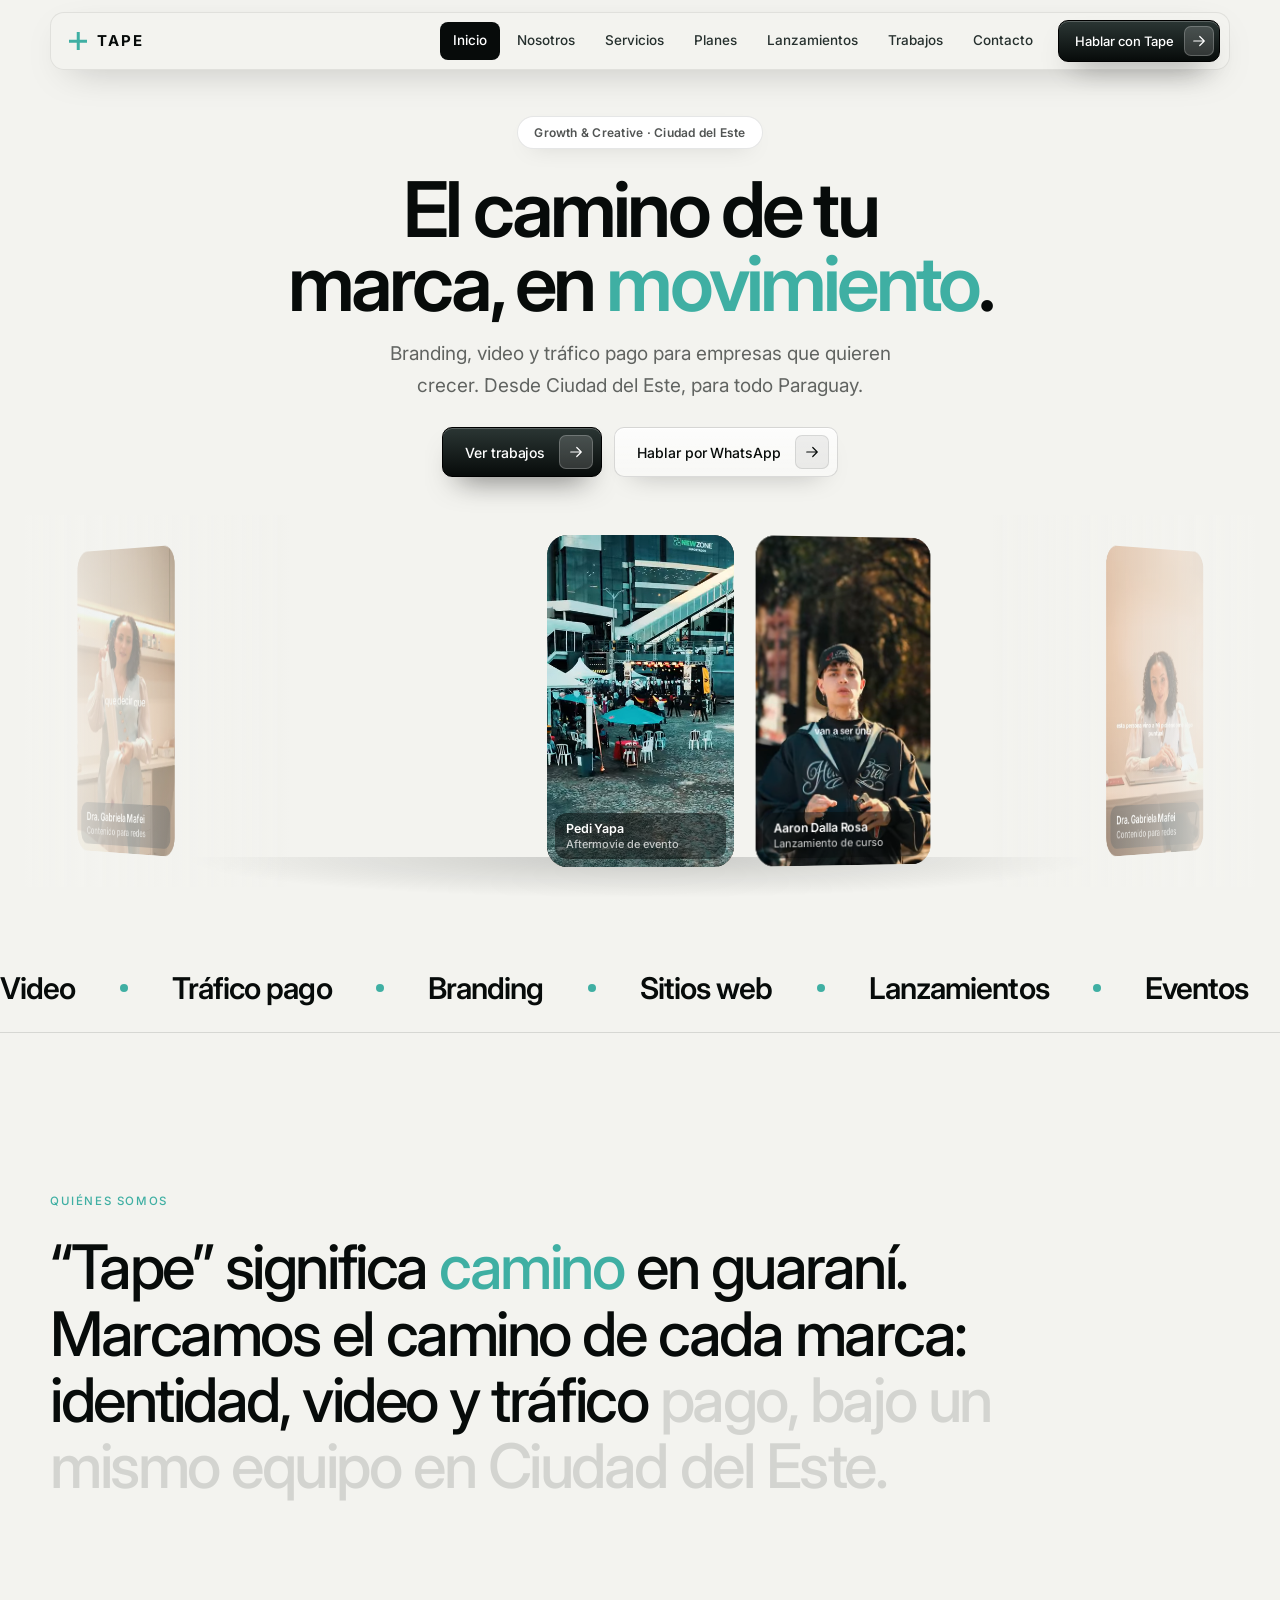
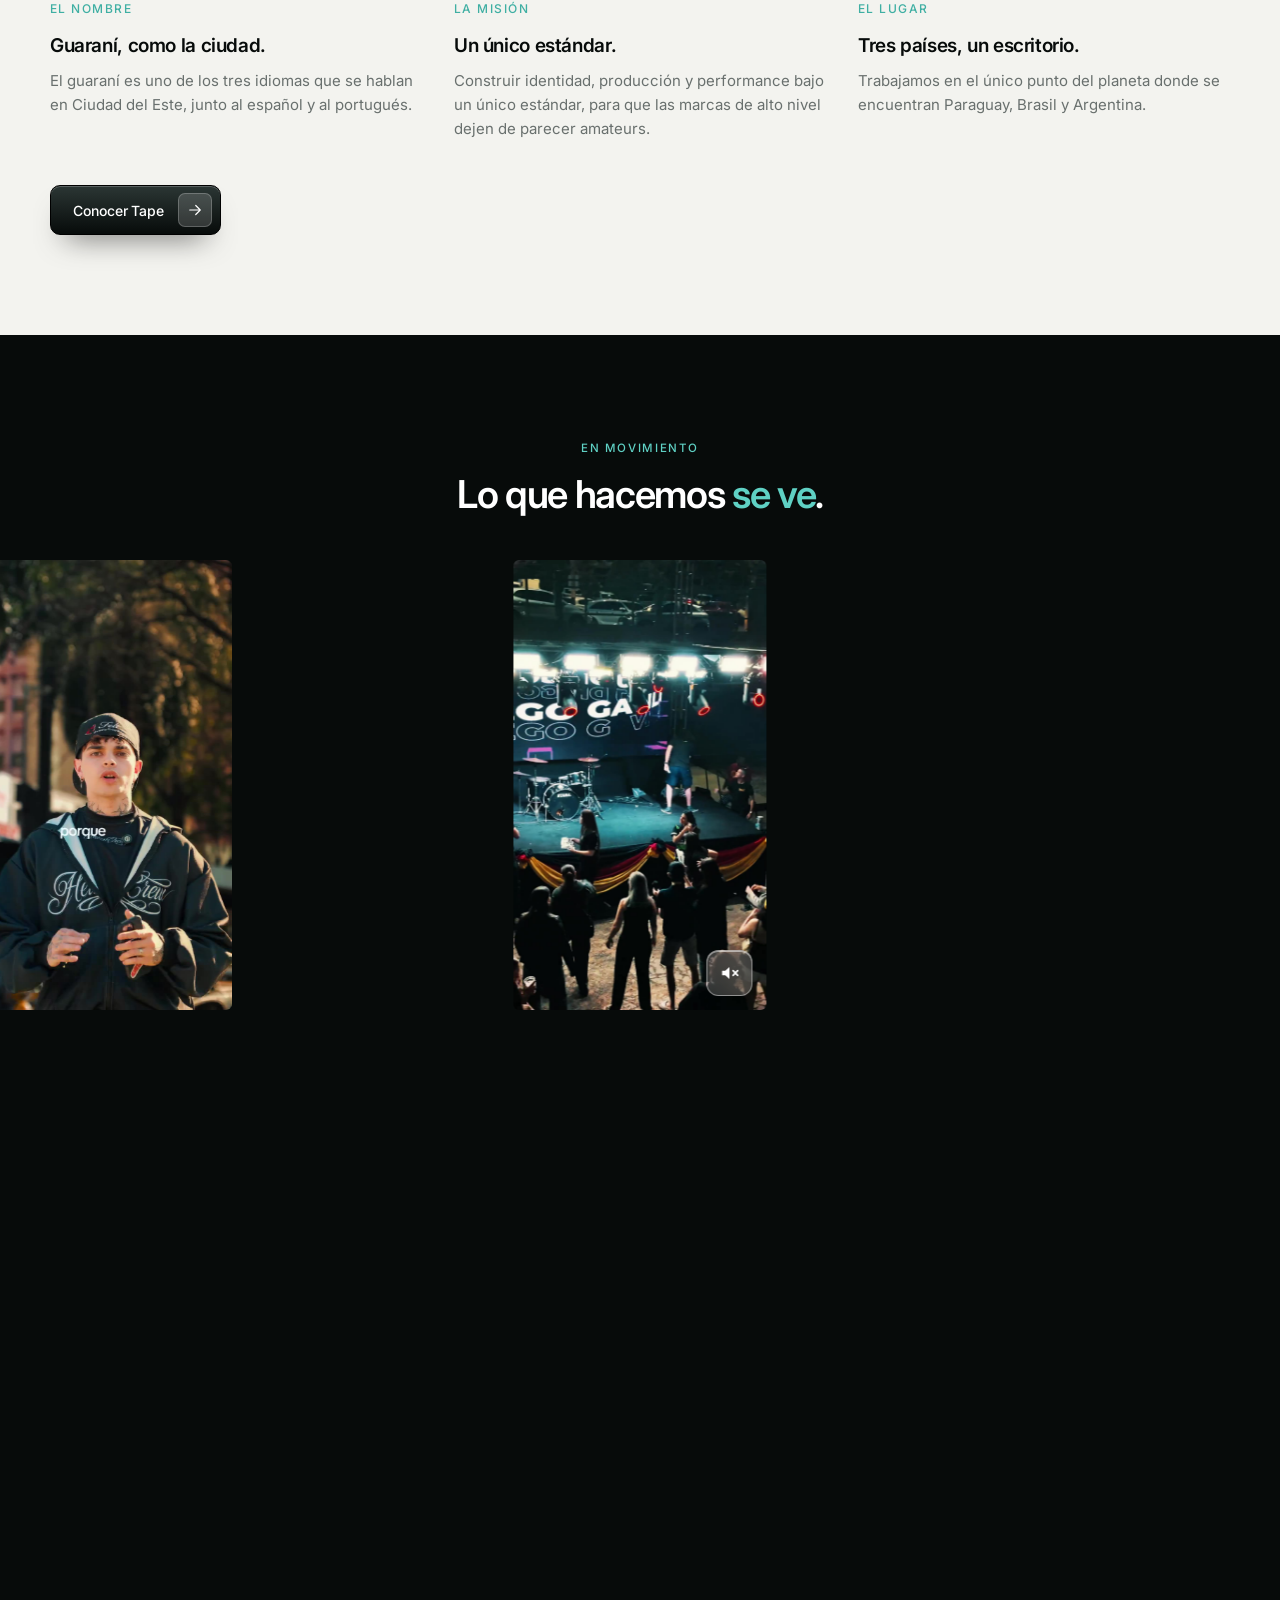
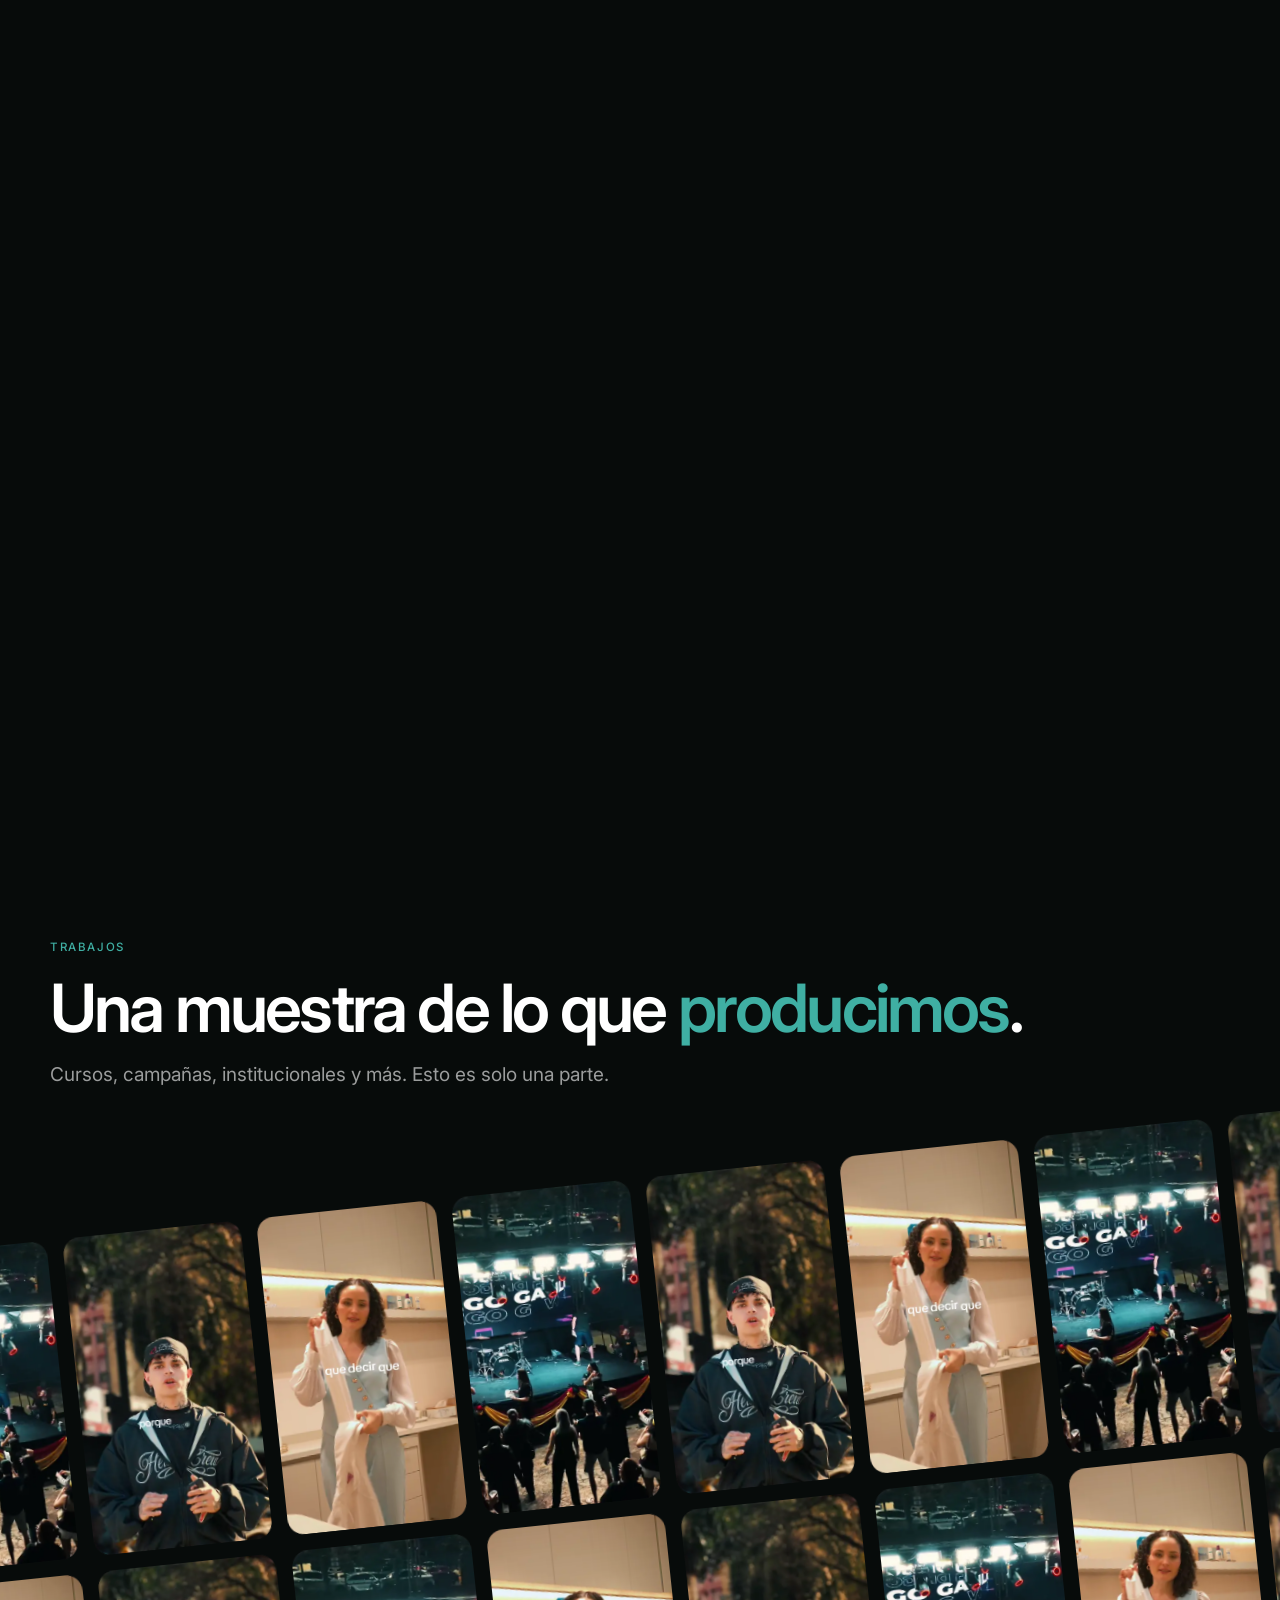
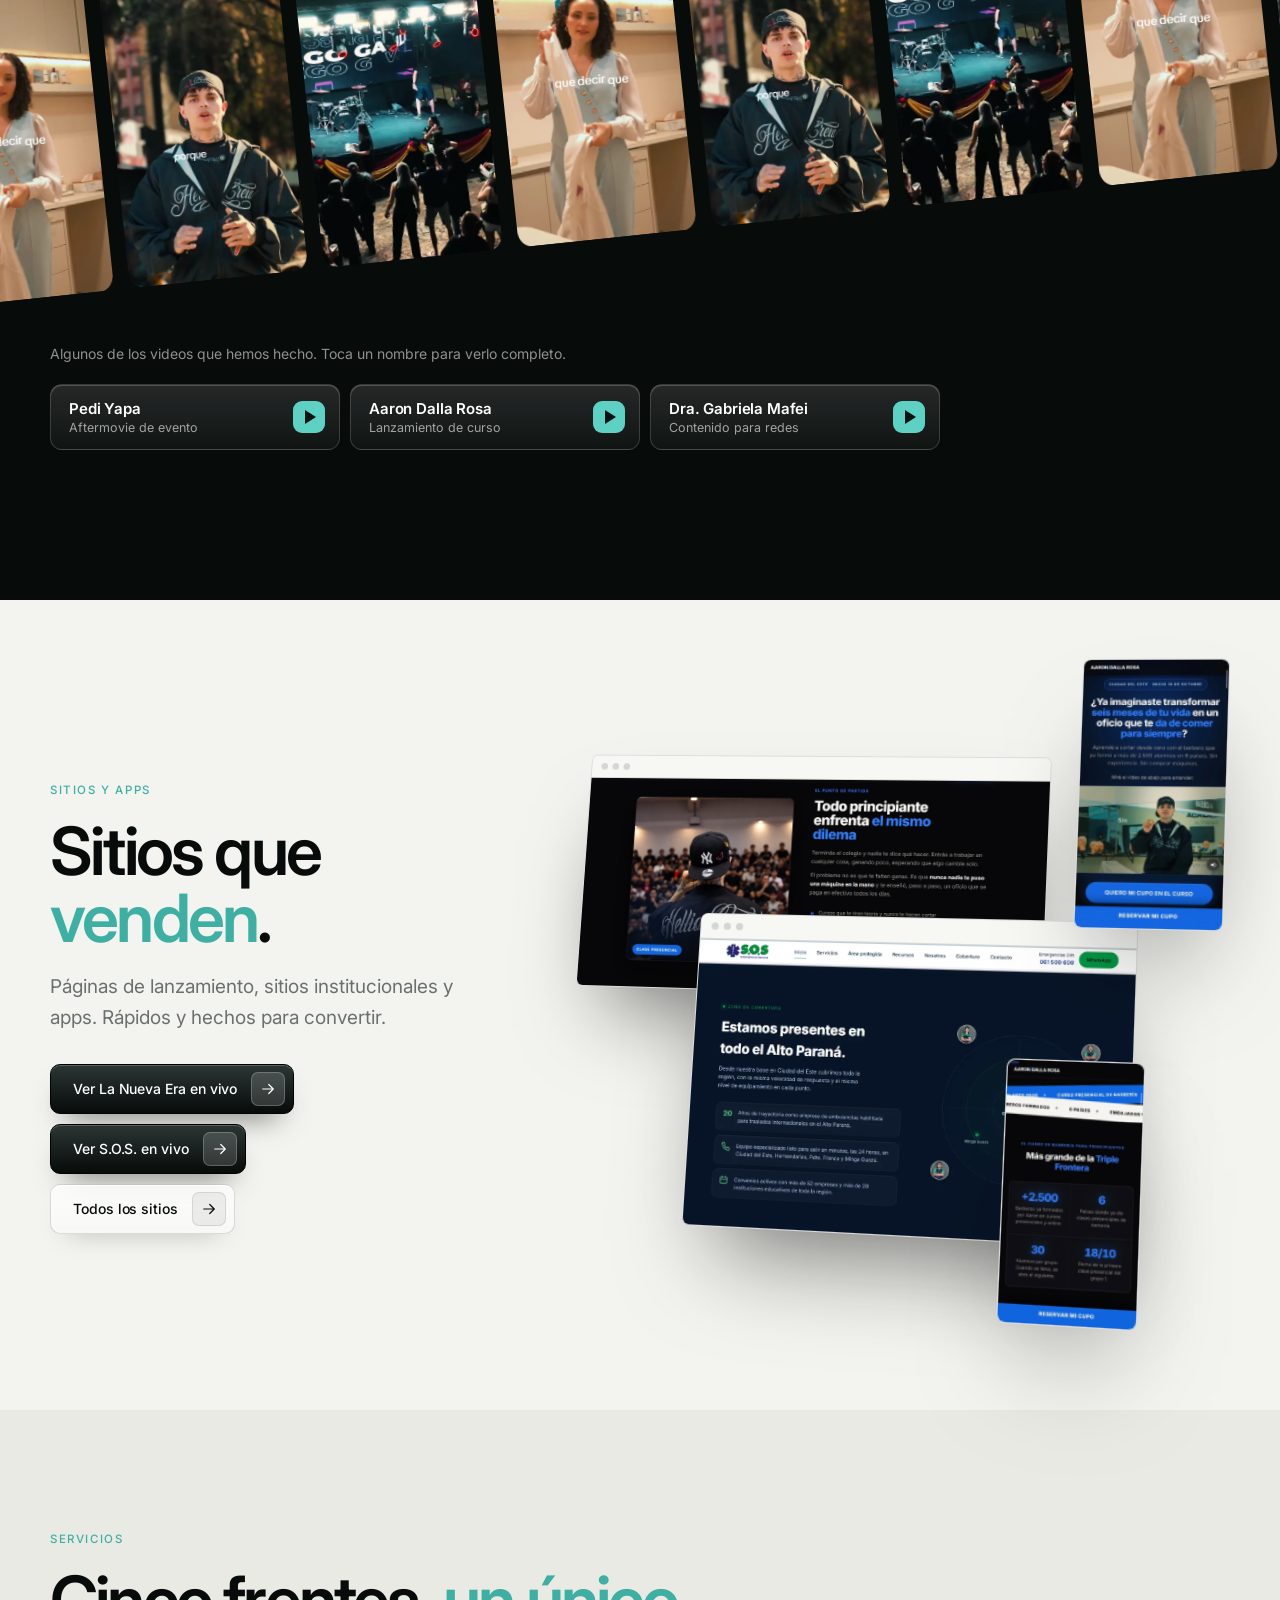
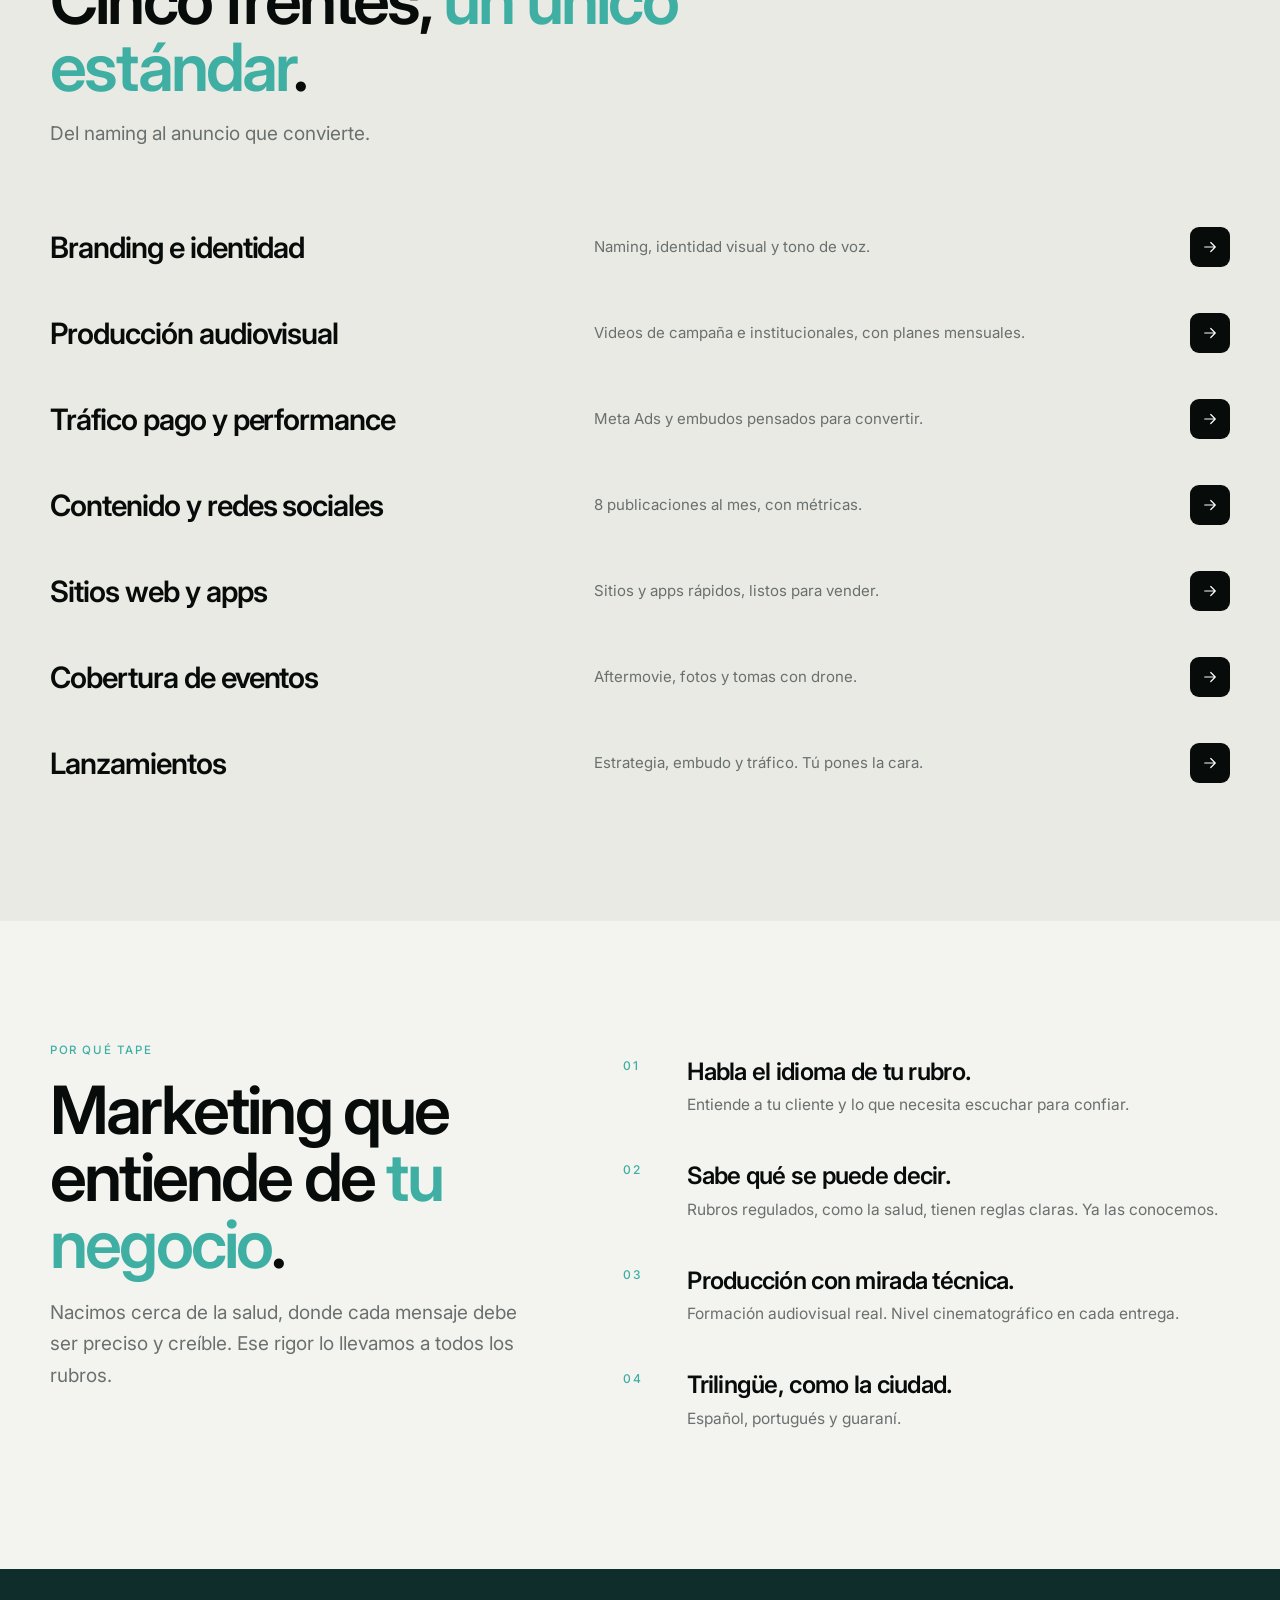
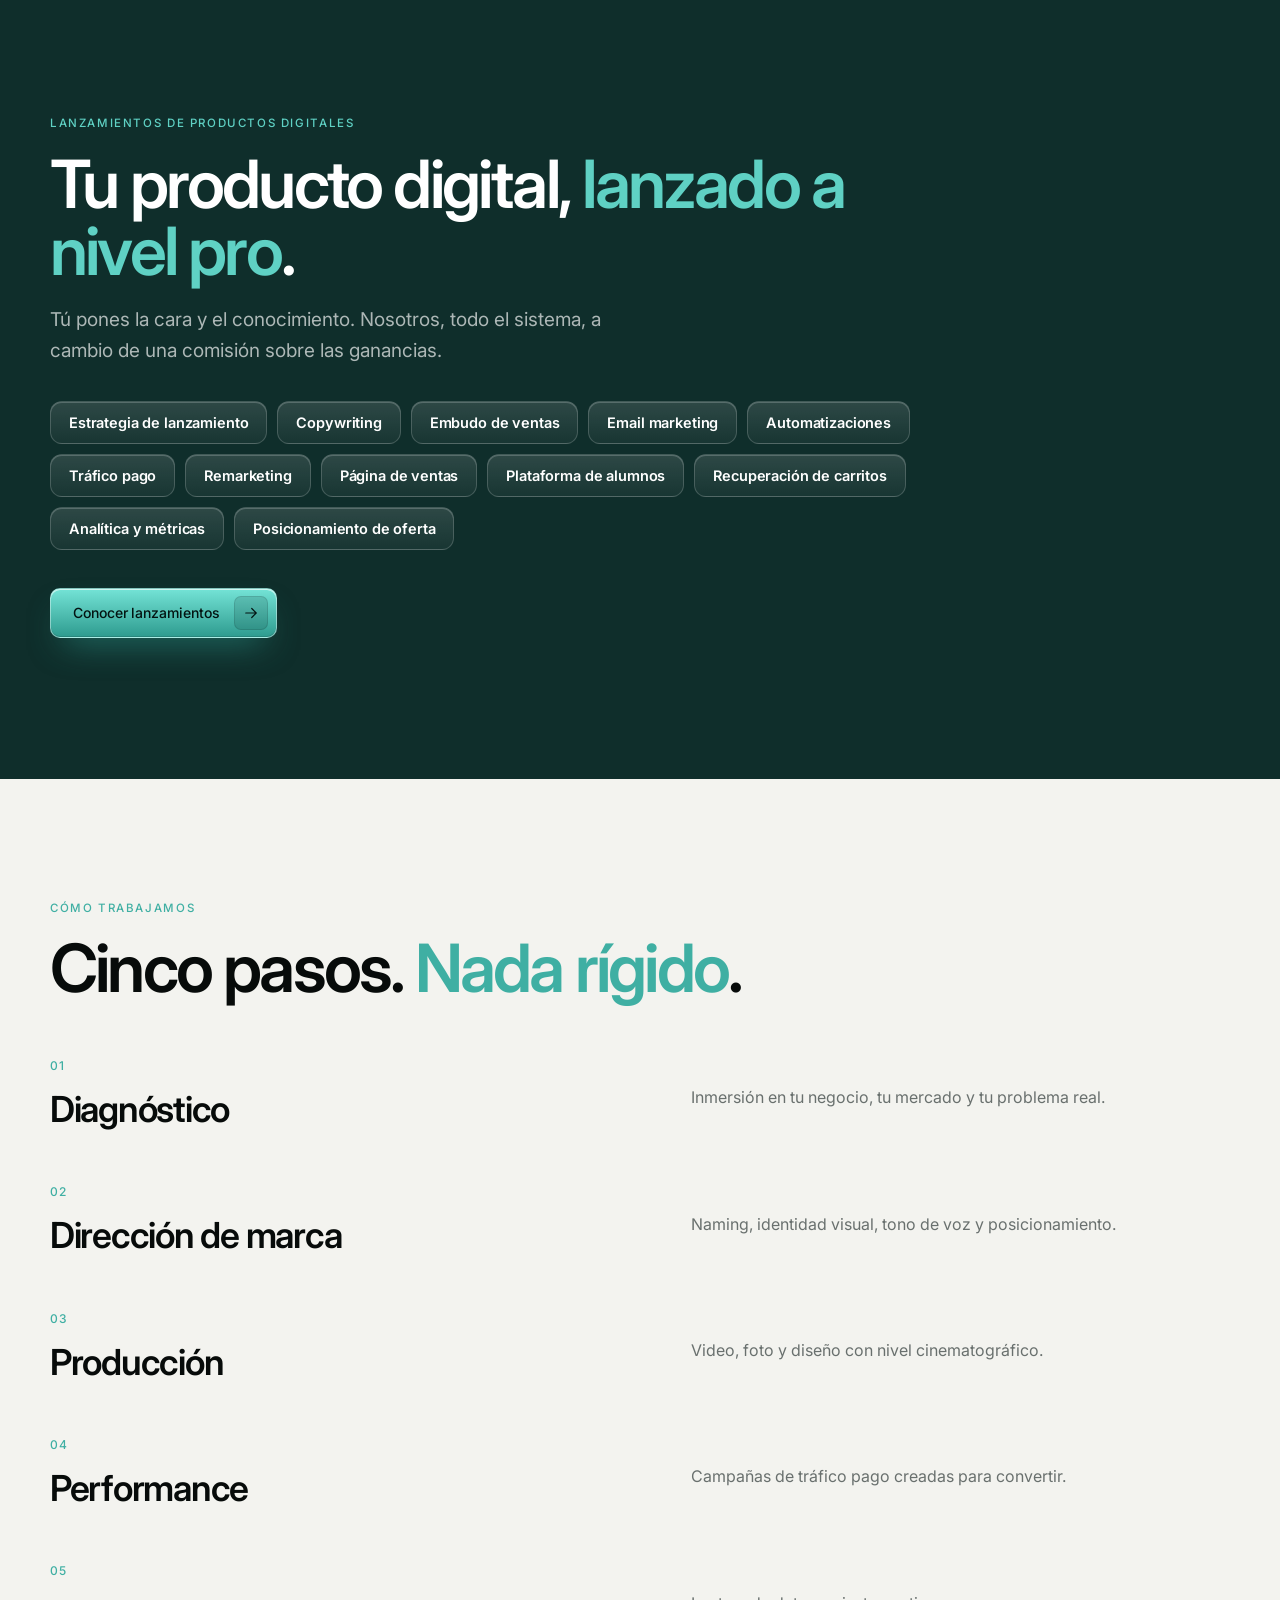
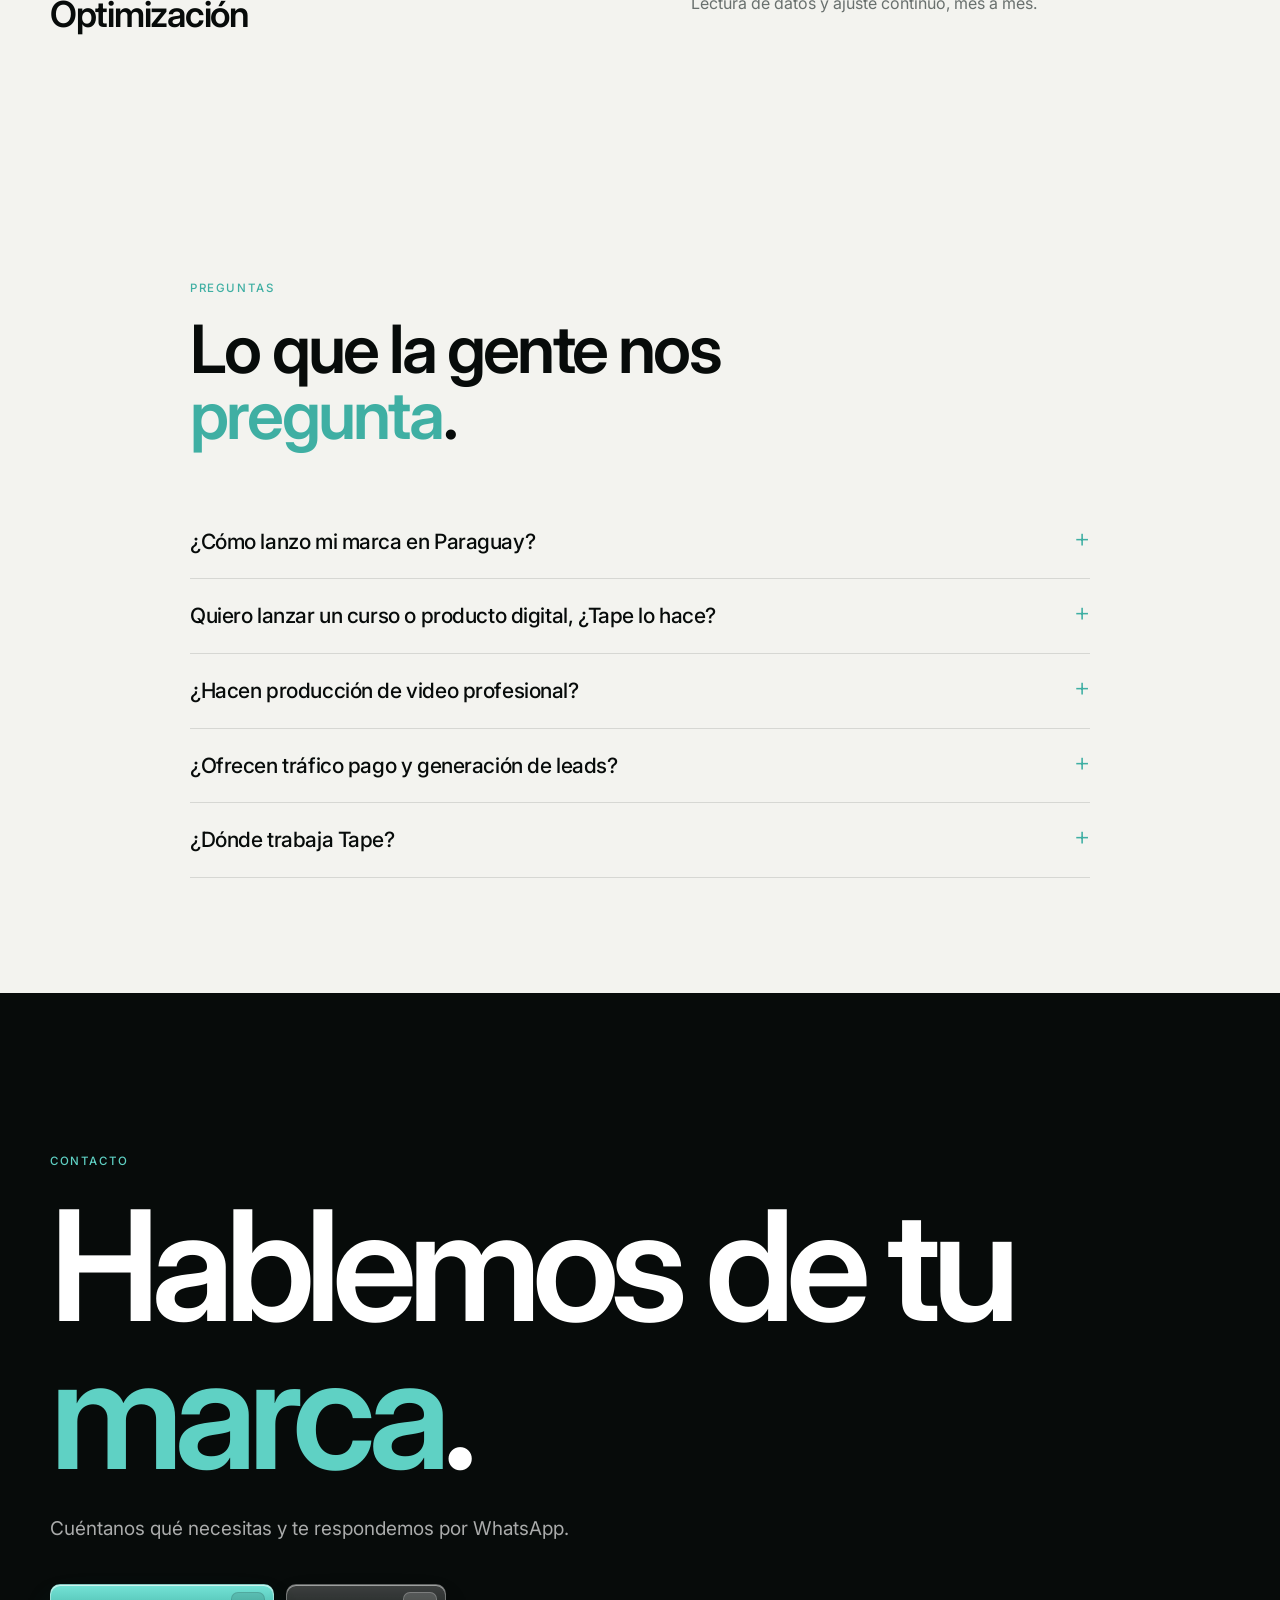
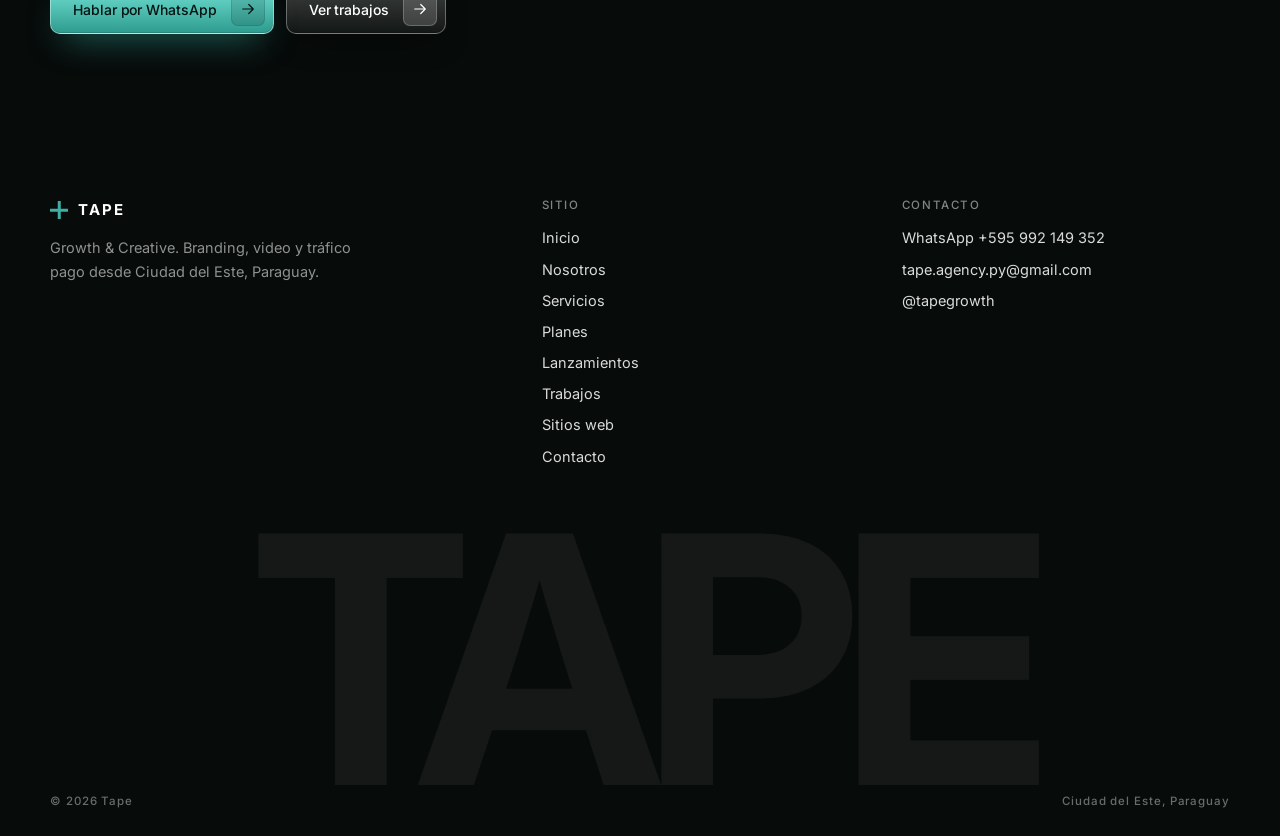
==== commit 427e6919: "Remove os vídeos Ciudad del Este (película corta e comercial com drone) do site Co-Authored-By: Clau" ====
--- a/index.html
+++ b/index.html
@@ -20,7 +20,7 @@
 <body>
 <div class="pgb"></div><header class="hd"><div class="bar"><a class="logo" href="/"><span class="mk"></span>TAPE</a><nav class="nv"><a class="l on" href="/">Inicio</a><a class="l" href="/nosotros/">Nosotros</a><a class="l" href="/servicios/">Servicios</a><a class="l" href="/planes/">Planes</a><a class="l" href="/lanzamientos/">Lanzamientos</a><a class="l" href="/trabajos/">Trabajos</a><a class="l" href="/contacto/">Contacto</a><a class="gb lt sm" data-wa="Hola, quiero hablar con Tape.">Hablar con Tape<span class="ar"><svg class="ic" viewBox="0 0 24 24"><path d="M5 12h14M13 6l6 6-6 6"/></svg></span></a><button class="mt" aria-label="Menú"><i></i></button></nav></div></header><div class="mm"><div class="pn"><a class="l" href="/">Inicio</a><a class="l" href="/nosotros/">Nosotros</a><a class="l" href="/servicios/">Servicios</a><a class="l" href="/planes/">Planes</a><a class="l" href="/lanzamientos/">Lanzamientos</a><a class="l" href="/trabajos/">Trabajos</a><a class="l" href="/sitios/">Sitios web</a><a class="l" href="/contacto/">Contacto</a><a class="gb te" data-wa="Hola, quiero hablar con Tape.">WhatsApp<span class="ar"><svg class="ic" viewBox="0 0 24 24"><path d="M5 12h14M13 6l6 6-6 6"/></svg></span></a></div></div>
 <main>
-<section class="h2"><div class="wrap in"><span class="rec fadeup" style="--i:0"><span class="lc">Growth &amp; Creative · Ciudad del Este</span></span><h1 class="d1"><span class="ln" style="--i:0"><span>El camino de tu</span></span><span class="ln" style="--i:1"><span>marca, en <em>movimiento</em>.</span></span></h1><p class="lead fadeup" style="--i:1">Branding, video y tráfico pago para empresas que quieren crecer. Desde Ciudad del Este, para todo Paraguay.</p><div class="acts fadeup" style="--i:2"><a class="gb lt" href="/trabajos/">Ver trabajos<span class="ar"><svg class="ic" viewBox="0 0 24 24"><path d="M5 12h14M13 6l6 6-6 6"/></svg></span></a><a class="gb ol" data-wa="Hola, quiero hablar con Tape.">Hablar por WhatsApp<span class="ar"><svg class="ic" viewBox="0 0 24 24"><path d="M5 12h14M13 6l6 6-6 6"/></svg></span></a></div></div><div class="hr" aria-hidden="true"><div class="hrg"><div class="hri"><div class="hrc" style="--i:0" data-k="pediyapa"><img src="/media/h-pediyapa.webp" alt="" width="400" height="711" decoding="async"><span class="hrl"><b>Pedi Yapa</b><span>Aftermovie de evento</span></span></div><div class="hrc" style="--i:1" data-k="aaron"><img src="/media/h-aaron.webp" alt="" width="400" height="711" decoding="async"><span class="hrl"><b>Aaron Dalla Rosa</b><span>Lanzamiento de curso</span></span></div><div class="hrc" style="--i:3" data-k="mafei"><img src="/media/h-mafei.webp" alt="" width="400" height="711" decoding="async"><span class="hrl"><b>Dra. Gabriela Mafei</b><span>Contenido para redes</span></span></div><div class="hrc" style="--i:4" data-k="drone"><img src="/media/h-drone.webp" alt="" width="400" height="711" decoding="async"><span class="hrl"><b>Ciudad del Este</b><span>Comercial con drone</span></span></div><div class="hrc" style="--i:5" data-k="cde"><img src="/media/h-cde.webp" alt="" width="400" height="711" decoding="async"><span class="hrl"><b>Ciudad del Este</b><span>Película corta</span></span></div><div class="hrc" style="--i:6" data-k="pediyapa"><img src="/media/h-pediyapa.webp" alt="" width="400" height="711" decoding="async"><span class="hrl"><b>Pedi Yapa</b><span>Aftermovie de evento</span></span></div><div class="hrc" style="--i:7" data-k="aaron"><img src="/media/h-aaron.webp" alt="" width="400" height="711" decoding="async"><span class="hrl"><b>Aaron Dalla Rosa</b><span>Lanzamiento de curso</span></span></div><div class="hrc" style="--i:9" data-k="mafei"><img src="/media/h-mafei.webp" alt="" width="400" height="711" decoding="async"><span class="hrl"><b>Dra. Gabriela Mafei</b><span>Contenido para redes</span></span></div><div class="hrc" style="--i:10" data-k="drone"><img src="/media/h-drone.webp" alt="" width="400" height="711" decoding="async"><span class="hrl"><b>Ciudad del Este</b><span>Comercial con drone</span></span></div><div class="hrc" style="--i:11" data-k="cde"><img src="/media/h-cde.webp" alt="" width="400" height="711" decoding="async"><span class="hrl"><b>Ciudad del Este</b><span>Película corta</span></span></div><div class="hrc" style="--i:12" data-k="pediyapa"><img src="/media/h-pediyapa.webp" alt="" width="400" height="711" decoding="async"><span class="hrl"><b>Pedi Yapa</b><span>Aftermovie de evento</span></span></div><div class="hrc" style="--i:13" data-k="aaron"><img src="/media/h-aaron.webp" alt="" width="400" height="711" decoding="async"><span class="hrl"><b>Aaron Dalla Rosa</b><span>Lanzamiento de curso</span></span></div><div class="hrc" style="--i:15" data-k="mafei"><img src="/media/h-mafei.webp" alt="" width="400" height="711" decoding="async"><span class="hrl"><b>Dra. Gabriela Mafei</b><span>Contenido para redes</span></span></div><div class="hrc" style="--i:16" data-k="drone"><img src="/media/h-drone.webp" alt="" width="400" height="711" decoding="async"><span class="hrl"><b>Ciudad del Este</b><span>Comercial con drone</span></span></div><div class="hrc" style="--i:17" data-k="cde"><img src="/media/h-cde.webp" alt="" width="400" height="711" decoding="async"><span class="hrl"><b>Ciudad del Este</b><span>Película corta</span></span></div><div class="hrc" style="--i:18" data-k="pediyapa"><img src="/media/h-pediyapa.webp" alt="" width="400" height="711" decoding="async"><span class="hrl"><b>Pedi Yapa</b><span>Aftermovie de evento</span></span></div><div class="hrc" style="--i:19" data-k="aaron"><img src="/media/h-aaron.webp" alt="" width="400" height="711" decoding="async"><span class="hrl"><b>Aaron Dalla Rosa</b><span>Lanzamiento de curso</span></span></div><div class="hrc" style="--i:21" data-k="mafei"><img src="/media/h-mafei.webp" alt="" width="400" height="711" decoding="async"><span class="hrl"><b>Dra. Gabriela Mafei</b><span>Contenido para redes</span></span></div><div class="hrc" style="--i:22" data-k="drone"><img src="/media/h-drone.webp" alt="" width="400" height="711" decoding="async"><span class="hrl"><b>Ciudad del Este</b><span>Comercial con drone</span></span></div><div class="hrc" style="--i:23" data-k="cde"><img src="/media/h-cde.webp" alt="" width="400" height="711" decoding="async"><span class="hrl"><b>Ciudad del Este</b><span>Película corta</span></span></div></div></div><div class="hrs"></div></div></section><div class="mq" aria-hidden="true"><div class="wr"><div class="t"><span>Video</span><b></b><span>Tráfico pago</span><b></b><span>Branding</span><b></b><span>Sitios web</span><b></b><span>Lanzamientos</span><b></b><span>Eventos</span><b></b></div><div class="t"><span>Video</span><b></b><span>Tráfico pago</span><b></b><span>Branding</span><b></b><span>Sitios web</span><b></b><span>Lanzamientos</span><b></b><span>Eventos</span><b></b></div></div></div><section class="mf"><div class="wrap"><span class="tg rv">Quiénes somos</span><p class="words" data-words>“Tape” significa <em>camino</em> en guaraní. Marcamos el camino de cada marca: identidad, video y tráfico pago, bajo un mismo equipo en Ciudad del Este.</p><div class="trio"><div class="rv"><span class="num">EL NOMBRE</span><h3>Guaraní, como la ciudad.</h3><p>El guaraní es uno de los tres idiomas que se hablan en Ciudad del Este, junto al español y al portugués.</p></div><div class="rv"><span class="num">LA MISIÓN</span><h3>Un único estándar.</h3><p>Construir identidad, producción y performance bajo un único estándar, para que las marcas de alto nivel dejen de parecer amateurs.</p></div><div class="rv"><span class="num">EL LUGAR</span><h3>Tres países, un escritorio.</h3><p>Trabajamos en el único punto del planeta donde se encuentran Paraguay, Brasil y Argentina.</p></div></div><div style="margin-top:44px" class="rv"><a class="gb lt" href="/nosotros/">Conocer Tape<span class="ar"><svg class="ic" viewBox="0 0 24 24"><path d="M5 12h14M13 6l6 6-6 6"/></svg></span></a></div></div></section><section class="xv dk"><div class="st"><div class="xh"><span class="tg">En movimiento</span><div class="d3">Lo que hacemos <em>se ve</em>.</div></div><div class="xs"><img src="/media/aaron.jpg" alt=""></div><div class="xc ct" data-t="Pedi Yapa | Aftermovie de evento" data-s="/media/pediyapa.mp4" data-p="/media/pediyapa.jpg"><img class="bgp" src="/media/pediyapa.jpg" alt=""><video muted loop playsinline preload="none" poster="/media/pediyapa.jpg" data-src="/media/i-pediyapa.mp4"></video><button class="snd" type="button" aria-label="Activar sonido" aria-pressed="false"><svg viewBox="0 0 24 24" width="22" height="22" fill="none" stroke="#fff" stroke-width="1.8" stroke-linecap="round" stroke-linejoin="round"><path d="M4 9.5v5h3.5L12 18.5v-13L7.5 9.5z" fill="#fff" stroke="none"/><g class="w"><path d="M15.5 9a4 4 0 010 6"/><path d="M18 6.5a7.5 7.5 0 010 11"/></g><g class="x"><path d="M16 9.5l5 5M21 9.5l-5 5"/></g></svg></button></div><div class="xs"><img src="/media/cde.jpg" alt=""></div><div class="xs"><img src="/media/drone.jpg" alt=""></div><div class="xo"><div class="wrap"><div><span class="mono" style="color:var(--teal-b)">Pedi Yapa · Aftermovie</span><div class="d2" style="margin-top:10px">Eventos que <em>se viven</em>.</div></div><a class="gb te" href="/trabajos/">Ver trabajos<span class="ar"><svg class="ic" viewBox="0 0 24 24"><path d="M5 12h14M13 6l6 6-6 6"/></svg></span></a></div></div></div></section><section class="db"><div class="wrap"><div class="head"><div><span class="tg rv">Trabajos</span><div class="d2 rv" style="margin-top:16px">Una muestra de lo que <em>producimos</em>.</div><p class="lead rv" style="margin-top:18px;max-width:560px;color:rgba(255,255,255,.6)">Cursos, campañas, institucionales y más. Esto es solo una parte.</p></div></div></div><div class="dg" aria-hidden="true"><div class="dr l"><div class="dm"><div class="dt" data-k="pediyapa"><img src="/media/h-pediyapa.webp" alt="" width="400" height="711" loading="lazy" decoding="async"></div><div class="dt" data-k="aaron"><img src="/media/h-aaron.webp" alt="" width="400" height="711" loading="lazy" decoding="async"></div><div class="dt" data-k="mafei"><img src="/media/h-mafei.webp" alt="" width="400" height="711" loading="lazy" decoding="async"></div><div class="dt" data-k="drone"><img src="/media/h-drone.webp" alt="" width="400" height="711" loading="lazy" decoding="async"></div><div class="dt" data-k="cde"><img src="/media/h-cde.webp" alt="" width="400" height="711" loading="lazy" decoding="async"></div><div class="dt" data-k="pediyapa"><img src="/media/h-pediyapa.webp" alt="" width="400" height="711" loading="lazy" decoding="async"></div><div class="dt" data-k="aaron"><img src="/media/h-aaron.webp" alt="" width="400" height="711" loading="lazy" decoding="async"></div><div class="dt" data-k="mafei"><img src="/media/h-mafei.webp" alt="" width="400" height="711" loading="lazy" decoding="async"></div><div class="dt" data-k="drone"><img src="/media/h-drone.webp" alt="" width="400" height="711" loading="lazy" decoding="async"></div><div class="dt" data-k="cde"><img src="/media/h-cde.webp" alt="" width="400" height="711" loading="lazy" decoding="async"></div><div class="dt" data-k="pediyapa"><img src="/media/h-pediyapa.webp" alt="" width="400" height="711" loading="lazy" decoding="async"></div><div class="dt" data-k="aaron"><img src="/media/h-aaron.webp" alt="" width="400" height="711" loading="lazy" decoding="async"></div><div class="dt" data-k="mafei"><img src="/media/h-mafei.webp" alt="" width="400" height="711" loading="lazy" decoding="async"></div><div class="dt" data-k="drone"><img src="/media/h-drone.webp" alt="" width="400" height="711" loading="lazy" decoding="async"></div><div class="dt" data-k="cde"><img src="/media/h-cde.webp" alt="" width="400" height="711" loading="lazy" decoding="async"></div></div></div><div class="dr r"><div class="dm"><div class="dt" data-k="cde"><img src="/media/h-cde.webp" alt="" width="400" height="711" loading="lazy" decoding="async"></div><div class="dt" data-k="drone"><img src="/media/h-drone.webp" alt="" width="400" height="711" loading="lazy" decoding="async"></div><div class="dt" data-k="mafei"><img src="/media/h-mafei.webp" alt="" width="400" height="711" loading="lazy" decoding="async"></div><div class="dt" data-k="aaron"><img src="/media/h-aaron.webp" alt="" width="400" height="711" loading="lazy" decoding="async"></div><div class="dt" data-k="pediyapa"><img src="/media/h-pediyapa.webp" alt="" width="400" height="711" loading="lazy" decoding="async"></div><div class="dt" data-k="cde"><img src="/media/h-cde.webp" alt="" width="400" height="711" loading="lazy" decoding="async"></div><div class="dt" data-k="drone"><img src="/media/h-drone.webp" alt="" width="400" height="711" loading="lazy" decoding="async"></div><div class="dt" data-k="mafei"><img src="/media/h-mafei.webp" alt="" width="400" height="711" loading="lazy" decoding="async"></div><div class="dt" data-k="aaron"><img src="/media/h-aaron.webp" alt="" width="400" height="711" loading="lazy" decoding="async"></div><div class="dt" data-k="pediyapa"><img src="/media/h-pediyapa.webp" alt="" width="400" height="711" loading="lazy" decoding="async"></div><div class="dt" data-k="cde"><img src="/media/h-cde.webp" alt="" width="400" height="711" loading="lazy" decoding="async"></div><div class="dt" data-k="drone"><img src="/media/h-drone.webp" alt="" width="400" height="711" loading="lazy" decoding="async"></div><div class="dt" data-k="mafei"><img src="/media/h-mafei.webp" alt="" width="400" height="711" loading="lazy" decoding="async"></div><div class="dt" data-k="aaron"><img src="/media/h-aaron.webp" alt="" width="400" height="711" loading="lazy" decoding="async"></div><div class="dt" data-k="pediyapa"><img src="/media/h-pediyapa.webp" alt="" width="400" height="711" loading="lazy" decoding="async"></div></div></div></div><div class="wrap"><p class="dn">Algunos de los videos que hemos hecho. Toca un nombre para verlo completo.</p><div class="nl"><button class="vl" data-t="Pedi Yapa | Aftermovie de evento" data-s="/media/pediyapa.mp4" data-p="/media/pediyapa.jpg"><span><b>Pedi Yapa</b><i>Aftermovie de evento</i></span><em class="pp"></em></button><button class="vl" data-t="Aaron Dalla Rosa | Lanzamiento de curso" data-s="/media/aaron.mp4" data-p="/media/aaron.jpg"><span><b>Aaron Dalla Rosa</b><i>Lanzamiento de curso</i></span><em class="pp"></em></button><button class="vl" data-t="Dra. Gabriela Mafei | Contenido para redes" data-s="/media/mafei.mp4" data-p="/media/mafei.jpg"><span><b>Dra. Gabriela Mafei</b><i>Contenido para redes</i></span><em class="pp"></em></button><button class="vl" data-t="Ciudad del Este | Comercial con drone" data-s="/media/drone.mp4" data-p="/media/drone.jpg" data-l="1"><span><b>Ciudad del Este</b><i>Comercial con drone</i></span><em class="pp"></em></button><button class="vl" data-t="Ciudad del Este | Película corta" data-s="/media/cde.mp4" data-p="/media/cde.jpg"><span><b>Ciudad del Este</b><i>Película corta</i></span><em class="pp"></em></button></div></div></section><section class="sec w3"><div class="wrap g"><div><span class="tg rv">Sitios y apps</span><h2 class="d2 rv" style="margin-top:16px">Sitios que <em>venden</em>.</h2><p class="lead rv" style="margin-top:20px">Páginas de lanzamiento, sitios institucionales y apps. Rápidos y hechos para convertir.</p><div class="acts rv"><a class="gb lt" href="https://www.nuevaeraacademy.site" target="_blank" rel="noopener">Ver La Nueva Era en vivo<span class="ar"><svg class="ic" viewBox="0 0 24 24"><path d="M5 12h14M13 6l6 6-6 6"/></svg></span></a><a class="gb lt" href="https://siteoficial-wine.vercel.app/index.html" target="_blank" rel="noopener">Ver S.O.S. en vivo<span class="ar"><svg class="ic" viewBox="0 0 24 24"><path d="M5 12h14M13 6l6 6-6 6"/></svg></span></a><a class="gb ol" href="/sitios/">Todos los sitios<span class="ar"><svg class="ic" viewBox="0 0 24 24"><path d="M5 12h14M13 6l6 6-6 6"/></svg></span></a></div></div><div class="stage"><div class="scene"><div class="lay l1"><div class="bar"><i></i><i></i><i></i></div><img src="/media/aron-desk-1.webp" alt="Sitio La Nueva Era"></div><div class="lay l2"><div class="bar"><i></i><i></i><i></i></div><img src="/media/sos-desk.webp" alt="Sitio S.O.S. Emergencias Médicas"></div><div class="lay l3"><img src="/media/aron-mob-1.webp" alt=""></div><div class="lay l4"><img src="/media/aron-mob-2.webp" alt=""></div></div></div></div></section><section class="sec alt"><div class="wrap"><div class="sh"><span class="tg rv">Servicios</span><h2 class="d2 rv">Cinco frentes, <em>un único estándar</em>.</h2><p class="lead rv">Del naming al anuncio que convierte.</p></div><div class="sv"><a class="rv" data-wa="Hola, quiero hablar sobre branding para mi marca." aria-label="Escribir: Branding e identidad"><h3>Branding e identidad</h3><p>Naming, identidad visual y tono de voz.</p><span class="go"><svg class="ic" viewBox="0 0 24 24"><path d="M5 12h14M13 6l6 6-6 6"/></svg></span></a><a class="rv" href="/planes/#audiovisual" aria-label="Ver planes: Producción audiovisual"><h3>Producción audiovisual</h3><p>Videos de campaña e institucionales, con planes mensuales.</p><span class="go"><svg class="ic" viewBox="0 0 24 24"><path d="M5 12h14M13 6l6 6-6 6"/></svg></span></a><a class="rv" href="/planes/#complementos" aria-label="Ver planes: Tráfico pago y performance"><h3>Tráfico pago y performance</h3><p>Meta Ads y embudos pensados para convertir.</p><span class="go"><svg class="ic" viewBox="0 0 24 24"><path d="M5 12h14M13 6l6 6-6 6"/></svg></span></a><a class="rv" href="/planes/#complementos" aria-label="Ver planes: Contenido y redes sociales"><h3>Contenido y redes sociales</h3><p>8 publicaciones al mes, con métricas.</p><span class="go"><svg class="ic" viewBox="0 0 24 24"><path d="M5 12h14M13 6l6 6-6 6"/></svg></span></a><a class="rv" href="/sitios/" aria-label="Ver sitios: Sitios web y apps"><h3>Sitios web y apps</h3><p>Sitios y apps rápidos, listos para vender.</p><span class="go"><svg class="ic" viewBox="0 0 24 24"><path d="M5 12h14M13 6l6 6-6 6"/></svg></span></a><a class="rv" href="/planes/#eventos" aria-label="Ver planes: Cobertura de eventos"><h3>Cobertura de eventos</h3><p>Aftermovie, fotos y tomas con drone.</p><span class="go"><svg class="ic" viewBox="0 0 24 24"><path d="M5 12h14M13 6l6 6-6 6"/></svg></span></a><a class="rv" href="/lanzamientos/" aria-label="Ver más: Lanzamientos"><h3>Lanzamientos</h3><p>Estrategia, embudo y tráfico. Tú pones la cara.</p><span class="go"><svg class="ic" viewBox="0 0 24 24"><path d="M5 12h14M13 6l6 6-6 6"/></svg></span></a></div></div></section><section class="sec why"><div class="wrap g"><div class="stk"><span class="tg rv">Por qué Tape</span><h2 class="d2 rv" style="margin-top:16px">Marketing que entiende de <em>tu negocio</em>.</h2><p class="lead rv" style="margin-top:20px">Nacimos cerca de la salud, donde cada mensaje debe ser preciso y creíble. Ese rigor lo llevamos a todos los rubros.</p></div><div><div class="it rv"><span class="num">01</span><div><h3>Habla el idioma de tu rubro.</h3><p>Entiende a tu cliente y lo que necesita escuchar para confiar.</p></div></div><div class="it rv"><span class="num">02</span><div><h3>Sabe qué se puede decir.</h3><p>Rubros regulados, como la salud, tienen reglas claras. Ya las conocemos.</p></div></div><div class="it rv"><span class="num">03</span><div><h3>Producción con mirada técnica.</h3><p>Formación audiovisual real. Nivel cinematográfico en cada entrega.</p></div></div><div class="it rv"><span class="num">04</span><div><h3>Trilingüe, como la ciudad.</h3><p>Español, portugués y guaraní.</p></div></div></div></div></section><section class="lz"><div class="wrap"><span class="tg rv">Lanzamientos de productos digitales</span><h2 class="d2 rv" style="margin:16px 0 20px;max-width:860px">Tu producto digital, <em>lanzado a nivel pro</em>.</h2><p class="lead rv" style="max-width:560px">Tú pones la cara y el conocimiento. Nosotros, todo el sistema, a cambio de una comisión sobre las ganancias.</p><div class="chs rv"><span>Estrategia de lanzamiento</span><span>Copywriting</span><span>Embudo de ventas</span><span>Email marketing</span><span>Automatizaciones</span><span>Tráfico pago</span><span>Remarketing</span><span>Página de ventas</span><span>Plataforma de alumnos</span><span>Recuperación de carritos</span><span>Analítica y métricas</span><span>Posicionamiento de oferta</span></div><a class="gb te" href="/lanzamientos/">Conocer lanzamientos<span class="ar"><svg class="ic" viewBox="0 0 24 24"><path d="M5 12h14M13 6l6 6-6 6"/></svg></span></a></div></section><section class="sec"><div class="wrap"><div class="sh"><span class="tg rv">Cómo trabajamos</span><h2 class="d2 rv">Cinco pasos. <em>Nada rígido</em>.</h2></div><div class="tlw"><div class="it"><span class="num">01</span><h3>Diagnóstico</h3><p>Inmersión en tu negocio, tu mercado y tu problema real.</p></div><div class="it"><span class="num">02</span><h3>Dirección de marca</h3><p>Naming, identidad visual, tono de voz y posicionamiento.</p></div><div class="it"><span class="num">03</span><h3>Producción</h3><p>Video, foto y diseño con nivel cinematográfico.</p></div><div class="it"><span class="num">04</span><h3>Performance</h3><p>Campañas de tráfico pago creadas para convertir.</p></div><div class="it"><span class="num">05</span><h3>Optimización</h3><p>Lectura de datos y ajuste continuo, mes a mes.</p></div></div></div></section><section class="sec"><div class="wrap" style="max-width:900px"><div class="sh"><span class="tg rv">Preguntas</span><h2 class="d2 rv">Lo que la gente nos <em>pregunta</em>.</h2></div><details class="fq rv"><summary>¿Cómo lanzo mi marca en Paraguay?</summary><p>Naming, identidad, producción de contenido y campaña de tráfico pago, todo bajo un mismo equipo.</p></details><details class="fq rv"><summary>Quiero lanzar un curso o producto digital, ¿Tape lo hace?</summary><p>Sí. Estrategia, embudo, copywriting, email marketing, página, tráfico y plataforma de alumnos. Tú pones la cara; nosotros cobramos una comisión sobre las ganancias.</p></details><details class="fq rv"><summary>¿Hacen producción de video profesional?</summary><p>Sí, con equipo propio: cámara, gimbal y drone.</p></details><details class="fq rv"><summary>¿Ofrecen tráfico pago y generación de leads?</summary><p>Sí. Meta Ads y embudos, con decisiones guiadas por datos reales.</p></details><details class="fq rv"><summary>¿Dónde trabaja Tape?</summary><p>Estamos en Ciudad del Este y trabajamos con marcas de todo Paraguay.</p></details></div></section><section class="fin"><div class="wall2"></div><div class="wrap"><span class="tg rv">Contacto</span><h2 class="d1 rv" style="margin-top:20px">Hablemos de tu <em>marca</em>.</h2><p class="lead rv" style="margin-top:26px">Cuéntanos qué necesitas y te respondemos por WhatsApp.</p><div class="acts rv"><a class="gb te" data-wa="Hola, quiero hablar con Tape.">Hablar por WhatsApp<span class="ar"><svg class="ic" viewBox="0 0 24 24"><path d="M5 12h14M13 6l6 6-6 6"/></svg></span></a><a class="gb " href="/trabajos/">Ver trabajos<span class="ar"><svg class="ic" viewBox="0 0 24 24"><path d="M5 12h14M13 6l6 6-6 6"/></svg></span></a></div></div></section>
+<section class="h2"><div class="wrap in"><span class="rec fadeup" style="--i:0"><span class="lc">Growth &amp; Creative · Ciudad del Este</span></span><h1 class="d1"><span class="ln" style="--i:0"><span>El camino de tu</span></span><span class="ln" style="--i:1"><span>marca, en <em>movimiento</em>.</span></span></h1><p class="lead fadeup" style="--i:1">Branding, video y tráfico pago para empresas que quieren crecer. Desde Ciudad del Este, para todo Paraguay.</p><div class="acts fadeup" style="--i:2"><a class="gb lt" href="/trabajos/">Ver trabajos<span class="ar"><svg class="ic" viewBox="0 0 24 24"><path d="M5 12h14M13 6l6 6-6 6"/></svg></span></a><a class="gb ol" data-wa="Hola, quiero hablar con Tape.">Hablar por WhatsApp<span class="ar"><svg class="ic" viewBox="0 0 24 24"><path d="M5 12h14M13 6l6 6-6 6"/></svg></span></a></div></div><div class="hr" aria-hidden="true"><div class="hrg"><div class="hri"><div class="hrc" style="--i:0" data-k="pediyapa"><img src="/media/h-pediyapa.webp" alt="" width="400" height="711" decoding="async"><span class="hrl"><b>Pedi Yapa</b><span>Aftermovie de evento</span></span></div><div class="hrc" style="--i:1" data-k="aaron"><img src="/media/h-aaron.webp" alt="" width="400" height="711" decoding="async"><span class="hrl"><b>Aaron Dalla Rosa</b><span>Lanzamiento de curso</span></span></div><div class="hrc" style="--i:3" data-k="mafei"><img src="/media/h-mafei.webp" alt="" width="400" height="711" decoding="async"><span class="hrl"><b>Dra. Gabriela Mafei</b><span>Contenido para redes</span></span></div><div class="hrc" style="--i:6" data-k="pediyapa"><img src="/media/h-pediyapa.webp" alt="" width="400" height="711" decoding="async"><span class="hrl"><b>Pedi Yapa</b><span>Aftermovie de evento</span></span></div><div class="hrc" style="--i:7" data-k="aaron"><img src="/media/h-aaron.webp" alt="" width="400" height="711" decoding="async"><span class="hrl"><b>Aaron Dalla Rosa</b><span>Lanzamiento de curso</span></span></div><div class="hrc" style="--i:9" data-k="mafei"><img src="/media/h-mafei.webp" alt="" width="400" height="711" decoding="async"><span class="hrl"><b>Dra. Gabriela Mafei</b><span>Contenido para redes</span></span></div><div class="hrc" style="--i:12" data-k="pediyapa"><img src="/media/h-pediyapa.webp" alt="" width="400" height="711" decoding="async"><span class="hrl"><b>Pedi Yapa</b><span>Aftermovie de evento</span></span></div><div class="hrc" style="--i:13" data-k="aaron"><img src="/media/h-aaron.webp" alt="" width="400" height="711" decoding="async"><span class="hrl"><b>Aaron Dalla Rosa</b><span>Lanzamiento de curso</span></span></div><div class="hrc" style="--i:15" data-k="mafei"><img src="/media/h-mafei.webp" alt="" width="400" height="711" decoding="async"><span class="hrl"><b>Dra. Gabriela Mafei</b><span>Contenido para redes</span></span></div><div class="hrc" style="--i:18" data-k="pediyapa"><img src="/media/h-pediyapa.webp" alt="" width="400" height="711" decoding="async"><span class="hrl"><b>Pedi Yapa</b><span>Aftermovie de evento</span></span></div><div class="hrc" style="--i:19" data-k="aaron"><img src="/media/h-aaron.webp" alt="" width="400" height="711" decoding="async"><span class="hrl"><b>Aaron Dalla Rosa</b><span>Lanzamiento de curso</span></span></div><div class="hrc" style="--i:21" data-k="mafei"><img src="/media/h-mafei.webp" alt="" width="400" height="711" decoding="async"><span class="hrl"><b>Dra. Gabriela Mafei</b><span>Contenido para redes</span></span></div></div></div><div class="hrs"></div></div></section><div class="mq" aria-hidden="true"><div class="wr"><div class="t"><span>Video</span><b></b><span>Tráfico pago</span><b></b><span>Branding</span><b></b><span>Sitios web</span><b></b><span>Lanzamientos</span><b></b><span>Eventos</span><b></b></div><div class="t"><span>Video</span><b></b><span>Tráfico pago</span><b></b><span>Branding</span><b></b><span>Sitios web</span><b></b><span>Lanzamientos</span><b></b><span>Eventos</span><b></b></div></div></div><section class="mf"><div class="wrap"><span class="tg rv">Quiénes somos</span><p class="words" data-words>“Tape” significa <em>camino</em> en guaraní. Marcamos el camino de cada marca: identidad, video y tráfico pago, bajo un mismo equipo en Ciudad del Este.</p><div class="trio"><div class="rv"><span class="num">EL NOMBRE</span><h3>Guaraní, como la ciudad.</h3><p>El guaraní es uno de los tres idiomas que se hablan en Ciudad del Este, junto al español y al portugués.</p></div><div class="rv"><span class="num">LA MISIÓN</span><h3>Un único estándar.</h3><p>Construir identidad, producción y performance bajo un único estándar, para que las marcas de alto nivel dejen de parecer amateurs.</p></div><div class="rv"><span class="num">EL LUGAR</span><h3>Tres países, un escritorio.</h3><p>Trabajamos en el único punto del planeta donde se encuentran Paraguay, Brasil y Argentina.</p></div></div><div style="margin-top:44px" class="rv"><a class="gb lt" href="/nosotros/">Conocer Tape<span class="ar"><svg class="ic" viewBox="0 0 24 24"><path d="M5 12h14M13 6l6 6-6 6"/></svg></span></a></div></div></section><section class="xv dk"><div class="st"><div class="xh"><span class="tg">En movimiento</span><div class="d3">Lo que hacemos <em>se ve</em>.</div></div><div class="xs"><img src="/media/aaron.jpg" alt=""></div><div class="xc ct" data-t="Pedi Yapa | Aftermovie de evento" data-s="/media/pediyapa.mp4" data-p="/media/pediyapa.jpg"><img class="bgp" src="/media/pediyapa.jpg" alt=""><video muted loop playsinline preload="none" poster="/media/pediyapa.jpg" data-src="/media/i-pediyapa.mp4"></video><button class="snd" type="button" aria-label="Activar sonido" aria-pressed="false"><svg viewBox="0 0 24 24" width="22" height="22" fill="none" stroke="#fff" stroke-width="1.8" stroke-linecap="round" stroke-linejoin="round"><path d="M4 9.5v5h3.5L12 18.5v-13L7.5 9.5z" fill="#fff" stroke="none"/><g class="w"><path d="M15.5 9a4 4 0 010 6"/><path d="M18 6.5a7.5 7.5 0 010 11"/></g><g class="x"><path d="M16 9.5l5 5M21 9.5l-5 5"/></g></svg></button></div><div class="xo"><div class="wrap"><div><span class="mono" style="color:var(--teal-b)">Pedi Yapa · Aftermovie</span><div class="d2" style="margin-top:10px">Eventos que <em>se viven</em>.</div></div><a class="gb te" href="/trabajos/">Ver trabajos<span class="ar"><svg class="ic" viewBox="0 0 24 24"><path d="M5 12h14M13 6l6 6-6 6"/></svg></span></a></div></div></div></section><section class="db"><div class="wrap"><div class="head"><div><span class="tg rv">Trabajos</span><div class="d2 rv" style="margin-top:16px">Una muestra de lo que <em>producimos</em>.</div><p class="lead rv" style="margin-top:18px;max-width:560px;color:rgba(255,255,255,.6)">Cursos, campañas, institucionales y más. Esto es solo una parte.</p></div></div></div><div class="dg" aria-hidden="true"><div class="dr l"><div class="dm"><div class="dt" data-k="pediyapa"><img src="/media/h-pediyapa.webp" alt="" width="400" height="711" loading="lazy" decoding="async"></div><div class="dt" data-k="aaron"><img src="/media/h-aaron.webp" alt="" width="400" height="711" loading="lazy" decoding="async"></div><div class="dt" data-k="mafei"><img src="/media/h-mafei.webp" alt="" width="400" height="711" loading="lazy" decoding="async"></div><div class="dt" data-k="pediyapa"><img src="/media/h-pediyapa.webp" alt="" width="400" height="711" loading="lazy" decoding="async"></div><div class="dt" data-k="aaron"><img src="/media/h-aaron.webp" alt="" width="400" height="711" loading="lazy" decoding="async"></div><div class="dt" data-k="mafei"><img src="/media/h-mafei.webp" alt="" width="400" height="711" loading="lazy" decoding="async"></div><div class="dt" data-k="pediyapa"><img src="/media/h-pediyapa.webp" alt="" width="400" height="711" loading="lazy" decoding="async"></div><div class="dt" data-k="aaron"><img src="/media/h-aaron.webp" alt="" width="400" height="711" loading="lazy" decoding="async"></div><div class="dt" data-k="mafei"><img src="/media/h-mafei.webp" alt="" width="400" height="711" loading="lazy" decoding="async"></div></div></div><div class="dr r"><div class="dm"><div class="dt" data-k="mafei"><img src="/media/h-mafei.webp" alt="" width="400" height="711" loading="lazy" decoding="async"></div><div class="dt" data-k="aaron"><img src="/media/h-aaron.webp" alt="" width="400" height="711" loading="lazy" decoding="async"></div><div class="dt" data-k="pediyapa"><img src="/media/h-pediyapa.webp" alt="" width="400" height="711" loading="lazy" decoding="async"></div><div class="dt" data-k="mafei"><img src="/media/h-mafei.webp" alt="" width="400" height="711" loading="lazy" decoding="async"></div><div class="dt" data-k="aaron"><img src="/media/h-aaron.webp" alt="" width="400" height="711" loading="lazy" decoding="async"></div><div class="dt" data-k="pediyapa"><img src="/media/h-pediyapa.webp" alt="" width="400" height="711" loading="lazy" decoding="async"></div><div class="dt" data-k="mafei"><img src="/media/h-mafei.webp" alt="" width="400" height="711" loading="lazy" decoding="async"></div><div class="dt" data-k="aaron"><img src="/media/h-aaron.webp" alt="" width="400" height="711" loading="lazy" decoding="async"></div><div class="dt" data-k="pediyapa"><img src="/media/h-pediyapa.webp" alt="" width="400" height="711" loading="lazy" decoding="async"></div></div></div></div><div class="wrap"><p class="dn">Algunos de los videos que hemos hecho. Toca un nombre para verlo completo.</p><div class="nl"><button class="vl" data-t="Pedi Yapa | Aftermovie de evento" data-s="/media/pediyapa.mp4" data-p="/media/pediyapa.jpg"><span><b>Pedi Yapa</b><i>Aftermovie de evento</i></span><em class="pp"></em></button><button class="vl" data-t="Aaron Dalla Rosa | Lanzamiento de curso" data-s="/media/aaron.mp4" data-p="/media/aaron.jpg"><span><b>Aaron Dalla Rosa</b><i>Lanzamiento de curso</i></span><em class="pp"></em></button><button class="vl" data-t="Dra. Gabriela Mafei | Contenido para redes" data-s="/media/mafei.mp4" data-p="/media/mafei.jpg"><span><b>Dra. Gabriela Mafei</b><i>Contenido para redes</i></span><em class="pp"></em></button></div></div></section><section class="sec w3"><div class="wrap g"><div><span class="tg rv">Sitios y apps</span><h2 class="d2 rv" style="margin-top:16px">Sitios que <em>venden</em>.</h2><p class="lead rv" style="margin-top:20px">Páginas de lanzamiento, sitios institucionales y apps. Rápidos y hechos para convertir.</p><div class="acts rv"><a class="gb lt" href="https://www.nuevaeraacademy.site" target="_blank" rel="noopener">Ver La Nueva Era en vivo<span class="ar"><svg class="ic" viewBox="0 0 24 24"><path d="M5 12h14M13 6l6 6-6 6"/></svg></span></a><a class="gb lt" href="https://siteoficial-wine.vercel.app/index.html" target="_blank" rel="noopener">Ver S.O.S. en vivo<span class="ar"><svg class="ic" viewBox="0 0 24 24"><path d="M5 12h14M13 6l6 6-6 6"/></svg></span></a><a class="gb ol" href="/sitios/">Todos los sitios<span class="ar"><svg class="ic" viewBox="0 0 24 24"><path d="M5 12h14M13 6l6 6-6 6"/></svg></span></a></div></div><div class="stage"><div class="scene"><div class="lay l1"><div class="bar"><i></i><i></i><i></i></div><img src="/media/aron-desk-1.webp" alt="Sitio La Nueva Era"></div><div class="lay l2"><div class="bar"><i></i><i></i><i></i></div><img src="/media/sos-desk.webp" alt="Sitio S.O.S. Emergencias Médicas"></div><div class="lay l3"><img src="/media/aron-mob-1.webp" alt=""></div><div class="lay l4"><img src="/media/aron-mob-2.webp" alt=""></div></div></div></div></section><section class="sec alt"><div class="wrap"><div class="sh"><span class="tg rv">Servicios</span><h2 class="d2 rv">Cinco frentes, <em>un único estándar</em>.</h2><p class="lead rv">Del naming al anuncio que convierte.</p></div><div class="sv"><a class="rv" data-wa="Hola, quiero hablar sobre branding para mi marca." aria-label="Escribir: Branding e identidad"><h3>Branding e identidad</h3><p>Naming, identidad visual y tono de voz.</p><span class="go"><svg class="ic" viewBox="0 0 24 24"><path d="M5 12h14M13 6l6 6-6 6"/></svg></span></a><a class="rv" href="/planes/#audiovisual" aria-label="Ver planes: Producción audiovisual"><h3>Producción audiovisual</h3><p>Videos de campaña e institucionales, con planes mensuales.</p><span class="go"><svg class="ic" viewBox="0 0 24 24"><path d="M5 12h14M13 6l6 6-6 6"/></svg></span></a><a class="rv" href="/planes/#complementos" aria-label="Ver planes: Tráfico pago y performance"><h3>Tráfico pago y performance</h3><p>Meta Ads y embudos pensados para convertir.</p><span class="go"><svg class="ic" viewBox="0 0 24 24"><path d="M5 12h14M13 6l6 6-6 6"/></svg></span></a><a class="rv" href="/planes/#complementos" aria-label="Ver planes: Contenido y redes sociales"><h3>Contenido y redes sociales</h3><p>8 publicaciones al mes, con métricas.</p><span class="go"><svg class="ic" viewBox="0 0 24 24"><path d="M5 12h14M13 6l6 6-6 6"/></svg></span></a><a class="rv" href="/sitios/" aria-label="Ver sitios: Sitios web y apps"><h3>Sitios web y apps</h3><p>Sitios y apps rápidos, listos para vender.</p><span class="go"><svg class="ic" viewBox="0 0 24 24"><path d="M5 12h14M13 6l6 6-6 6"/></svg></span></a><a class="rv" href="/planes/#eventos" aria-label="Ver planes: Cobertura de eventos"><h3>Cobertura de eventos</h3><p>Aftermovie, fotos y tomas con drone.</p><span class="go"><svg class="ic" viewBox="0 0 24 24"><path d="M5 12h14M13 6l6 6-6 6"/></svg></span></a><a class="rv" href="/lanzamientos/" aria-label="Ver más: Lanzamientos"><h3>Lanzamientos</h3><p>Estrategia, embudo y tráfico. Tú pones la cara.</p><span class="go"><svg class="ic" viewBox="0 0 24 24"><path d="M5 12h14M13 6l6 6-6 6"/></svg></span></a></div></div></section><section class="sec why"><div class="wrap g"><div class="stk"><span class="tg rv">Por qué Tape</span><h2 class="d2 rv" style="margin-top:16px">Marketing que entiende de <em>tu negocio</em>.</h2><p class="lead rv" style="margin-top:20px">Nacimos cerca de la salud, donde cada mensaje debe ser preciso y creíble. Ese rigor lo llevamos a todos los rubros.</p></div><div><div class="it rv"><span class="num">01</span><div><h3>Habla el idioma de tu rubro.</h3><p>Entiende a tu cliente y lo que necesita escuchar para confiar.</p></div></div><div class="it rv"><span class="num">02</span><div><h3>Sabe qué se puede decir.</h3><p>Rubros regulados, como la salud, tienen reglas claras. Ya las conocemos.</p></div></div><div class="it rv"><span class="num">03</span><div><h3>Producción con mirada técnica.</h3><p>Formación audiovisual real. Nivel cinematográfico en cada entrega.</p></div></div><div class="it rv"><span class="num">04</span><div><h3>Trilingüe, como la ciudad.</h3><p>Español, portugués y guaraní.</p></div></div></div></div></section><section class="lz"><div class="wrap"><span class="tg rv">Lanzamientos de productos digitales</span><h2 class="d2 rv" style="margin:16px 0 20px;max-width:860px">Tu producto digital, <em>lanzado a nivel pro</em>.</h2><p class="lead rv" style="max-width:560px">Tú pones la cara y el conocimiento. Nosotros, todo el sistema, a cambio de una comisión sobre las ganancias.</p><div class="chs rv"><span>Estrategia de lanzamiento</span><span>Copywriting</span><span>Embudo de ventas</span><span>Email marketing</span><span>Automatizaciones</span><span>Tráfico pago</span><span>Remarketing</span><span>Página de ventas</span><span>Plataforma de alumnos</span><span>Recuperación de carritos</span><span>Analítica y métricas</span><span>Posicionamiento de oferta</span></div><a class="gb te" href="/lanzamientos/">Conocer lanzamientos<span class="ar"><svg class="ic" viewBox="0 0 24 24"><path d="M5 12h14M13 6l6 6-6 6"/></svg></span></a></div></section><section class="sec"><div class="wrap"><div class="sh"><span class="tg rv">Cómo trabajamos</span><h2 class="d2 rv">Cinco pasos. <em>Nada rígido</em>.</h2></div><div class="tlw"><div class="it"><span class="num">01</span><h3>Diagnóstico</h3><p>Inmersión en tu negocio, tu mercado y tu problema real.</p></div><div class="it"><span class="num">02</span><h3>Dirección de marca</h3><p>Naming, identidad visual, tono de voz y posicionamiento.</p></div><div class="it"><span class="num">03</span><h3>Producción</h3><p>Video, foto y diseño con nivel cinematográfico.</p></div><div class="it"><span class="num">04</span><h3>Performance</h3><p>Campañas de tráfico pago creadas para convertir.</p></div><div class="it"><span class="num">05</span><h3>Optimización</h3><p>Lectura de datos y ajuste continuo, mes a mes.</p></div></div></div></section><section class="sec"><div class="wrap" style="max-width:900px"><div class="sh"><span class="tg rv">Preguntas</span><h2 class="d2 rv">Lo que la gente nos <em>pregunta</em>.</h2></div><details class="fq rv"><summary>¿Cómo lanzo mi marca en Paraguay?</summary><p>Naming, identidad, producción de contenido y campaña de tráfico pago, todo bajo un mismo equipo.</p></details><details class="fq rv"><summary>Quiero lanzar un curso o producto digital, ¿Tape lo hace?</summary><p>Sí. Estrategia, embudo, copywriting, email marketing, página, tráfico y plataforma de alumnos. Tú pones la cara; nosotros cobramos una comisión sobre las ganancias.</p></details><details class="fq rv"><summary>¿Hacen producción de video profesional?</summary><p>Sí, con equipo propio: cámara, gimbal y drone.</p></details><details class="fq rv"><summary>¿Ofrecen tráfico pago y generación de leads?</summary><p>Sí. Meta Ads y embudos, con decisiones guiadas por datos reales.</p></details><details class="fq rv"><summary>¿Dónde trabaja Tape?</summary><p>Estamos en Ciudad del Este y trabajamos con marcas de todo Paraguay.</p></details></div></section><section class="fin"><div class="wall2"></div><div class="wrap"><span class="tg rv">Contacto</span><h2 class="d1 rv" style="margin-top:20px">Hablemos de tu <em>marca</em>.</h2><p class="lead rv" style="margin-top:26px">Cuéntanos qué necesitas y te respondemos por WhatsApp.</p><div class="acts rv"><a class="gb te" data-wa="Hola, quiero hablar con Tape.">Hablar por WhatsApp<span class="ar"><svg class="ic" viewBox="0 0 24 24"><path d="M5 12h14M13 6l6 6-6 6"/></svg></span></a><a class="gb " href="/trabajos/">Ver trabajos<span class="ar"><svg class="ic" viewBox="0 0 24 24"><path d="M5 12h14M13 6l6 6-6 6"/></svg></span></a></div></div></section>
 </main>
 <footer class="ft"><div class="wrap"><div class="gr">
 <div><a class="logo" href="/"><span class="mk"></span>TAPE</a><p>Growth &amp; Creative. Branding, video y tráfico pago desde Ciudad del Este, Paraguay.</p></div>
